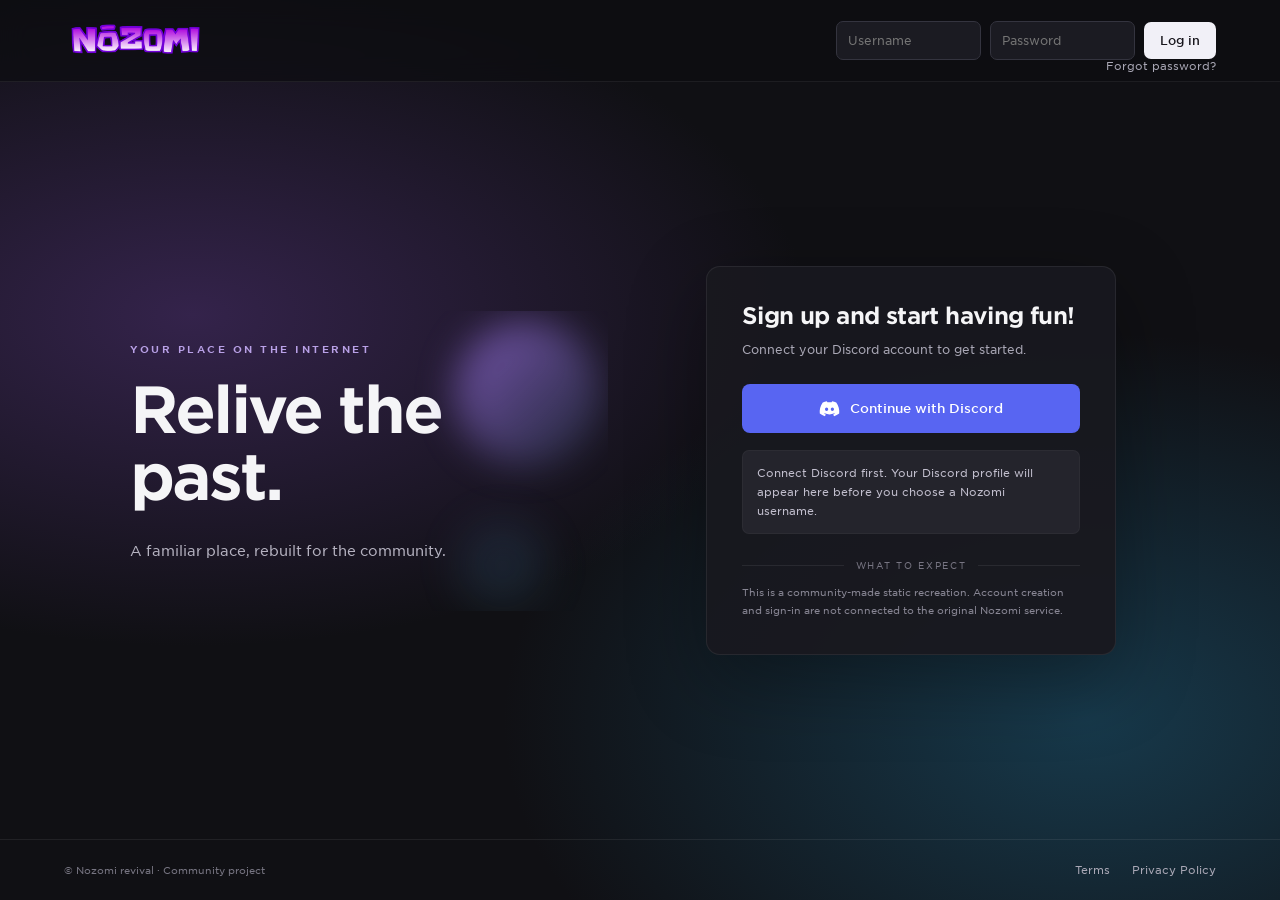
==== index.html @ d04e3e7e "Initial commit" ====
<!doctype html>
<html lang="en"><head><meta charset="utf-8"><meta name="viewport" content="width=device-width,initial-scale=1"><meta name="theme-color" content="#101014"><title>Sign Up — Nozomi</title><link rel="icon" href="nozomi-icon.png"><link rel="stylesheet" href="css/styles.css"></head>
<body><header class="topbar"><a class="brand" href="index.html"><img src="img/nozomi-wordmark.png" alt="Nozomi"></a><form class="login" id="login-form"><input aria-label="Username" placeholder="Username" autocomplete="username"><input aria-label="Password" placeholder="Password" type="password" autocomplete="current-password"><button type="submit">Log in</button><a href="#" data-notice="Password recovery is unavailable in this static recreation.">Forgot password?</a></form><button class="menu" id="menu" aria-label="Toggle login form">Log in</button></header>
<main class="layout"><section class="intro"><span class="eyebrow">YOUR PLACE ON THE INTERNET</span><h1>Relive the past.</h1><p>A familiar place, rebuilt for the community.</p><div class="orb orb-one"></div><div class="orb orb-two"></div></section><section class="signup"><div class="card"><div class="small-brand"><img src="img/nozomi-wordmark.png" alt="Nozomi"></div><h2>Sign up and start having fun!</h2><p class="muted">Connect your Discord account to get started.</p><a class="discord" href="#" id="discord"><svg viewBox="0 0 24 24" aria-hidden="true"><path fill="currentColor" d="M19.7 5.2A18.8 18.8 0 0 0 15 3.7l-.6 1.2a17 17 0 0 0-4.8 0L9 3.7a18.8 18.8 0 0 0-4.7 1.5C1.3 9.5.5 13.7.9 17.8a19 19 0 0 0 5.8 3l1.2-2a12 12 0 0 1-1.9-.9l.5-.4a13.5 13.5 0 0 0 11 0l.5.4a12 12 0 0 1-1.9.9l1.2 2a19 19 0 0 0 5.8-3c.5-4.8-.8-8.9-3.4-12.6ZM8.7 14.9c-1 0-1.8-.9-1.8-2s.8-2 1.8-2 1.8.9 1.8 2-.8 2-1.8 2Zm6.6 0c-1 0-1.8-.9-1.8-2s.8-2 1.8-2 1.8.9 1.8 2-.8 2-1.8 2Z"/></svg> Continue with Discord</a><div class="notice" id="notice" role="status">Connect Discord first. Your Discord profile will appear here before you choose a Nozomi username.</div><div class="divider"><span>WHAT TO EXPECT</span></div><p class="fine">This is a community-made static recreation. Account creation and sign-in are not connected to the original Nozomi service.</p></div></section></main><footer><span>© Nozomi revival · Community project</span><nav><a href="auth/tos/">Terms</a><a href="auth/privacy/">Privacy Policy</a></nav></footer><script src="js/app.js"></script></body></html>
---- css/styles.css ----
@font-face{font-family:Gotham;src:url('../fonts/gotham-ssm-400.woff2')}@font-face{font-family:Gotham;src:url('../fonts/gotham-ssm-500.woff2');font-weight:500}@font-face{font-family:Gotham;src:url('../fonts/gotham-ssm-700.woff2');font-weight:700}*{box-sizing:border-box}html{min-height:100%;background:#101014}body{margin:0;min-height:100vh;color:#f5f5f7;font-family:Gotham,Arial,sans-serif;background:radial-gradient(ellipse at 15% 35%,#34234b 0,transparent 40%),radial-gradient(ellipse at 85% 80%,#17394b 0,transparent 38%),#101014;display:flex;flex-direction:column}.topbar{height:82px;padding:0 clamp(22px,5vw,76px);display:flex;align-items:center;justify-content:space-between;border-bottom:1px solid #ffffff12;background:#0d0d11b8;backdrop-filter:blur(14px);position:relative;z-index:2}.brand img{width:142px;max-height:42px;object-fit:contain}.login{display:flex;align-items:center;gap:9px}.login input{width:145px;background:#1b1b22;border:1px solid #34343f;border-radius:7px;padding:11px;color:#fff;font:inherit;font-size:12px}.login button,.menu{border:0;border-radius:7px;background:#f1f0f7;color:#17151c;padding:11px 16px;font:500 12px Gotham;cursor:pointer}.login a,footer a{font-size:11px;color:#aaa8b6;text-decoration:none}.login a{position:absolute;right:calc(clamp(22px,5vw,76px) + 0px);top:59px}.menu{display:none}.layout{width:min(1080px,100%);margin:auto;display:grid;grid-template-columns:1fr 1fr;align-items:center;gap:64px;padding:64px 30px;flex:1}.intro{position:relative;min-height:300px;display:flex;flex-direction:column;justify-content:center;overflow:hidden}.eyebrow{color:#b9a1e7;font-size:10px;letter-spacing:2.5px;font-weight:700}.intro h1{font-size:clamp(42px,5vw,66px);line-height:1.05;letter-spacing:-2.8px;margin:22px 0 14px}.intro p{font-size:14px;color:#b5b2c0;line-height:1.8;max-width:320px}.orb{position:absolute;border-radius:50%;filter:blur(1px);pointer-events:none}.orb-one{width:145px;height:145px;right:8px;top:10px;background:linear-gradient(135deg,#9e72e8aa,#3e8eaa22);filter:blur(18px)}.orb-two{width:90px;height:90px;right:60px;bottom:0;background:#4f8ec522;filter:blur(20px)}.signup{display:flex;justify-content:center}.card{width:100%;max-width:410px;padding:35px;background:#19191ff2;border:1px solid #ffffff12;border-radius:14px;box-shadow:0 24px 80px #0005}.small-brand{display:none}.card h2{font-size:23px;letter-spacing:-.6px;margin:0 0 10px}.muted{font-size:12px;color:#aaa8b6;line-height:1.7;margin:0 0 24px}.discord{display:flex;align-items:center;justify-content:center;gap:10px;width:100%;padding:14px 18px;border-radius:8px;background:#5865f2;color:#fff;text-decoration:none;font-size:13px;font-weight:500;transition:filter .2s}.discord:hover{filter:brightness(1.1)}.discord svg{width:21px;height:21px}.notice{margin-top:17px;padding:13px 14px;border-radius:7px;background:#24242c;color:#c2bfce;font-size:11px;line-height:1.7;border:1px solid #ffffff09}.divider{display:flex;align-items:center;gap:12px;color:#777582;font-size:9px;letter-spacing:1.7px;margin:26px 0 12px}.divider:before,.divider:after{content:'';height:1px;background:#ffffff13;flex:1}.fine{font-size:10px;line-height:1.8;color:#888694;margin:0}footer{padding:23px clamp(22px,5vw,76px);display:flex;justify-content:space-between;align-items:center;border-top:1px solid #ffffff12;color:#777582;font-size:10px}footer nav{display:flex;gap:22px}a:focus-visible,button:focus-visible,input:focus-visible{outline:2px solid #a98ae9;outline-offset:3px}@media(max-width:850px){.topbar{height:70px}.login{display:none;position:absolute;top:69px;left:0;right:0;background:#141419;padding:18px 22px;flex-wrap:wrap;border-bottom:1px solid #ffffff12}.login.open{display:flex}.login input{flex:1;min-width:120px}.login a{position:static;align-self:center}.menu{display:block}.layout{grid-template-columns:1fr;gap:24px;padding:48px 22px}.intro{min-height:auto;text-align:center;align-items:center;padding:15px 0 20px}.intro h1{font-size:46px;margin:15px 0 8px}.intro p{margin:0}.orb-one{right:15%;top:-25px}.orb-two{right:20%;bottom:-20px}.card{max-width:480px;padding:29px}.small-brand{display:none}footer{gap:12px;flex-wrap:wrap}}@media(max-width:480px){.card{padding:25px 21px}.card h2{font-size:21px}.intro h1{font-size:40px}footer{justify-content:center;text-align:center}footer nav{width:100%;justify-content:center}}
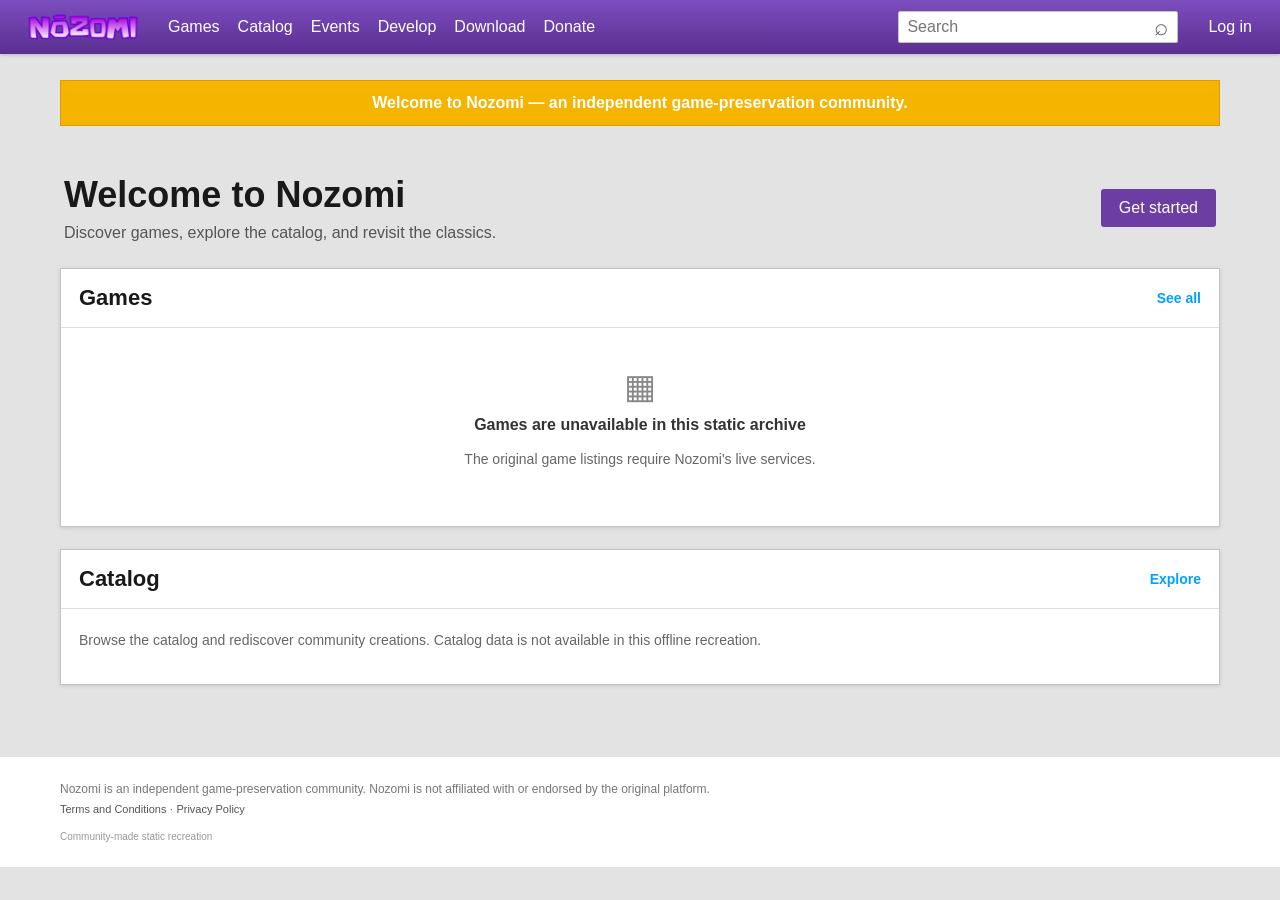
==== commit c4e5a2af: "Made less modern" ====
--- a/index.html
+++ b/index.html
@@ -1,4 +1,8 @@
 <!doctype html>
-<html lang="en"><head><meta charset="utf-8"><meta name="viewport" content="width=device-width,initial-scale=1"><meta name="theme-color" content="#101014"><title>Sign Up — Nozomi</title><link rel="icon" href="nozomi-icon.png"><link rel="stylesheet" href="css/styles.css"></head>
-<body><header class="topbar"><a class="brand" href="index.html"><img src="img/nozomi-wordmark.png" alt="Nozomi"></a><form class="login" id="login-form"><input aria-label="Username" placeholder="Username" autocomplete="username"><input aria-label="Password" placeholder="Password" type="password" autocomplete="current-password"><button type="submit">Log in</button><a href="#" data-notice="Password recovery is unavailable in this static recreation.">Forgot password?</a></form><button class="menu" id="menu" aria-label="Toggle login form">Log in</button></header>
-<main class="layout"><section class="intro"><span class="eyebrow">YOUR PLACE ON THE INTERNET</span><h1>Relive the past.</h1><p>A familiar place, rebuilt for the community.</p><div class="orb orb-one"></div><div class="orb orb-two"></div></section><section class="signup"><div class="card"><div class="small-brand"><img src="img/nozomi-wordmark.png" alt="Nozomi"></div><h2>Sign up and start having fun!</h2><p class="muted">Connect your Discord account to get started.</p><a class="discord" href="#" id="discord"><svg viewBox="0 0 24 24" aria-hidden="true"><path fill="currentColor" d="M19.7 5.2A18.8 18.8 0 0 0 15 3.7l-.6 1.2a17 17 0 0 0-4.8 0L9 3.7a18.8 18.8 0 0 0-4.7 1.5C1.3 9.5.5 13.7.9 17.8a19 19 0 0 0 5.8 3l1.2-2a12 12 0 0 1-1.9-.9l.5-.4a13.5 13.5 0 0 0 11 0l.5.4a12 12 0 0 1-1.9.9l1.2 2a19 19 0 0 0 5.8-3c.5-4.8-.8-8.9-3.4-12.6ZM8.7 14.9c-1 0-1.8-.9-1.8-2s.8-2 1.8-2 1.8.9 1.8 2-.8 2-1.8 2Zm6.6 0c-1 0-1.8-.9-1.8-2s.8-2 1.8-2 1.8.9 1.8 2-.8 2-1.8 2Z"/></svg> Continue with Discord</a><div class="notice" id="notice" role="status">Connect Discord first. Your Discord profile will appear here before you choose a Nozomi username.</div><div class="divider"><span>WHAT TO EXPECT</span></div><p class="fine">This is a community-made static recreation. Account creation and sign-in are not connected to the original Nozomi service.</p></div></section></main><footer><span>© Nozomi revival · Community project</span><nav><a href="auth/tos/">Terms</a><a href="auth/privacy/">Privacy Policy</a></nav></footer><script src="js/app.js"></script></body></html>+<html lang="en"><head><meta charset="utf-8"><meta name="viewport" content="width=device-width,initial-scale=1"><meta name="theme-color" content="#673b9e"><title>Home - Nozomi</title><link rel="icon" type="image/png" href="nozomi-icon_v=20260913.png"><link rel="stylesheet" href="css/styles.css"></head>
+<body class="home-page">
+<header class="navbar"><div class="nav-inner"><a class="brand" href="./" aria-label="Nozomi home"><img src="img/nozomi-wordmark_v=20260913.png" alt="Nozomi"></a><button class="mobile-menu" id="mobile-menu" aria-label="Toggle navigation">☰</button><nav class="nav-links" id="nav-links"><a href="#games">Games</a><a href="#catalog">Catalog</a><a href="#events">Events</a><a href="#develop">Develop</a><a href="#download">Download</a><a href="#donate">Donate</a></nav><form class="search" id="search-form"><input id="search-input" placeholder="Search" aria-label="Search"><button aria-label="Search" type="submit">⌕</button></form><a class="login-link" href="signup/">Log in</a></div></header>
+<main class="home-main"><div class="announcement">Welcome to Nozomi — an independent game-preservation community.</div><section class="welcome"><div><h1>Welcome to Nozomi</h1><p>Discover games, explore the catalog, and revisit the classics.</p></div><a class="primary-button" href="signup/">Get started</a></section>
+<section class="content-card" id="games"><div class="section-heading"><h2>Games</h2><a href="#games">See all</a></div><div class="empty-state"><div class="empty-icon">▦</div><strong>Games are unavailable in this static archive</strong><p>The original game listings require Nozomi's live services.</p></div></section>
+<section class="content-card" id="catalog"><div class="section-heading"><h2>Catalog</h2><a href="#catalog">Explore</a></div><p class="section-copy">Browse the catalog and rediscover community creations. Catalog data is not available in this offline recreation.</p></section>
+</main><footer class="site-footer"><div>Nozomi is an independent game-preservation community. Nozomi is not affiliated with or endorsed by the original platform.</div><div><a href="auth/tos/">Terms and Conditions</a><span> · </span><a href="auth/privacy/">Privacy Policy</a></div><small>Community-made static recreation</small></footer><div class="toast" id="toast" role="status"></div><script src="js/app.js"></script></body></html>
--- a/css/styles.css
+++ b/css/styles.css
@@ -1 +1 @@
-@font-face{font-family:Gotham;src:url('../fonts/gotham-ssm-400.woff2')}@font-face{font-family:Gotham;src:url('../fonts/gotham-ssm-500.woff2');font-weight:500}@font-face{font-family:Gotham;src:url('../fonts/gotham-ssm-700.woff2');font-weight:700}*{box-sizing:border-box}html{min-height:100%;background:#101014}body{margin:0;min-height:100vh;color:#f5f5f7;font-family:Gotham,Arial,sans-serif;background:radial-gradient(ellipse at 15% 35%,#34234b 0,transparent 40%),radial-gradient(ellipse at 85% 80%,#17394b 0,transparent 38%),#101014;display:flex;flex-direction:column}.topbar{height:82px;padding:0 clamp(22px,5vw,76px);display:flex;align-items:center;justify-content:space-between;border-bottom:1px solid #ffffff12;background:#0d0d11b8;backdrop-filter:blur(14px);position:relative;z-index:2}.brand img{width:142px;max-height:42px;object-fit:contain}.login{display:flex;align-items:center;gap:9px}.login input{width:145px;background:#1b1b22;border:1px solid #34343f;border-radius:7px;padding:11px;color:#fff;font:inherit;font-size:12px}.login button,.menu{border:0;border-radius:7px;background:#f1f0f7;color:#17151c;padding:11px 16px;font:500 12px Gotham;cursor:pointer}.login a,footer a{font-size:11px;color:#aaa8b6;text-decoration:none}.login a{position:absolute;right:calc(clamp(22px,5vw,76px) + 0px);top:59px}.menu{display:none}.layout{width:min(1080px,100%);margin:auto;display:grid;grid-template-columns:1fr 1fr;align-items:center;gap:64px;padding:64px 30px;flex:1}.intro{position:relative;min-height:300px;display:flex;flex-direction:column;justify-content:center;overflow:hidden}.eyebrow{color:#b9a1e7;font-size:10px;letter-spacing:2.5px;font-weight:700}.intro h1{font-size:clamp(42px,5vw,66px);line-height:1.05;letter-spacing:-2.8px;margin:22px 0 14px}.intro p{font-size:14px;color:#b5b2c0;line-height:1.8;max-width:320px}.orb{position:absolute;border-radius:50%;filter:blur(1px);pointer-events:none}.orb-one{width:145px;height:145px;right:8px;top:10px;background:linear-gradient(135deg,#9e72e8aa,#3e8eaa22);filter:blur(18px)}.orb-two{width:90px;height:90px;right:60px;bottom:0;background:#4f8ec522;filter:blur(20px)}.signup{display:flex;justify-content:center}.card{width:100%;max-width:410px;padding:35px;background:#19191ff2;border:1px solid #ffffff12;border-radius:14px;box-shadow:0 24px 80px #0005}.small-brand{display:none}.card h2{font-size:23px;letter-spacing:-.6px;margin:0 0 10px}.muted{font-size:12px;color:#aaa8b6;line-height:1.7;margin:0 0 24px}.discord{display:flex;align-items:center;justify-content:center;gap:10px;width:100%;padding:14px 18px;border-radius:8px;background:#5865f2;color:#fff;text-decoration:none;font-size:13px;font-weight:500;transition:filter .2s}.discord:hover{filter:brightness(1.1)}.discord svg{width:21px;height:21px}.notice{margin-top:17px;padding:13px 14px;border-radius:7px;background:#24242c;color:#c2bfce;font-size:11px;line-height:1.7;border:1px solid #ffffff09}.divider{display:flex;align-items:center;gap:12px;color:#777582;font-size:9px;letter-spacing:1.7px;margin:26px 0 12px}.divider:before,.divider:after{content:'';height:1px;background:#ffffff13;flex:1}.fine{font-size:10px;line-height:1.8;color:#888694;margin:0}footer{padding:23px clamp(22px,5vw,76px);display:flex;justify-content:space-between;align-items:center;border-top:1px solid #ffffff12;color:#777582;font-size:10px}footer nav{display:flex;gap:22px}a:focus-visible,button:focus-visible,input:focus-visible{outline:2px solid #a98ae9;outline-offset:3px}@media(max-width:850px){.topbar{height:70px}.login{display:none;position:absolute;top:69px;left:0;right:0;background:#141419;padding:18px 22px;flex-wrap:wrap;border-bottom:1px solid #ffffff12}.login.open{display:flex}.login input{flex:1;min-width:120px}.login a{position:static;align-self:center}.menu{display:block}.layout{grid-template-columns:1fr;gap:24px;padding:48px 22px}.intro{min-height:auto;text-align:center;align-items:center;padding:15px 0 20px}.intro h1{font-size:46px;margin:15px 0 8px}.intro p{margin:0}.orb-one{right:15%;top:-25px}.orb-two{right:20%;bottom:-20px}.card{max-width:480px;padding:29px}.small-brand{display:none}footer{gap:12px;flex-wrap:wrap}}@media(max-width:480px){.card{padding:25px 21px}.card h2{font-size:21px}.intro h1{font-size:40px}footer{justify-content:center;text-align:center}footer nav{width:100%;justify-content:center}}+@font-face{font-family:Gotham;src:url('../fonts/gotham-ssm-400.woff2') format('woff2');font-weight:400;font-display:swap}@font-face{font-family:Gotham;src:url('../fonts/gotham-ssm-500.woff2') format('woff2');font-weight:500;font-display:swap}@font-face{font-family:Gotham;src:url('../fonts/gotham-ssm-700.woff2') format('woff2');font-weight:700;font-display:swap}*{box-sizing:border-box}html{min-height:100%;background:#e5e5e5}body{margin:0;color:#191919;font-family:'Source Sans Pro',Arial,Helvetica,sans-serif;font-size:16px;background:#e3e3e3;min-height:100vh}.navbar{background:linear-gradient(180deg,#7c4dbe 0%,#5b2f91 100%);min-height:54px;color:white;position:sticky;top:0;z-index:10;box-shadow:0 1px 4px #0003}.nav-inner{max-width:1440px;min-height:54px;margin:auto;padding:4px 22px;display:flex;align-items:center;gap:24px}.brand{height:36px;display:inline-flex;align-items:center;flex:0 0 auto}.brand img{width:122px;height:36px;object-fit:contain;display:block}.nav-links{display:flex;align-items:center;gap:18px;white-space:nowrap}.nav-links a,.login-link{color:#fff;text-decoration:none;font-size:16px;line-height:26px}.nav-links a:hover,.login-link:hover{background:#ffffff1a;border-radius:4px}.search{margin-left:auto;position:relative;display:flex;width:min(280px,24vw);height:32px;background:#fff;border:1px solid #c3c3c3;border-radius:2px}.search input{min-width:0;width:100%;border:0;background:transparent;padding:4px 32px 4px 8px;font:inherit;outline:none}.search button{position:absolute;right:0;top:0;height:30px;width:32px;border:0;background:transparent;color:#666;font-size:24px;cursor:pointer}.login-link{flex:0 0 auto;padding:2px 6px}.mobile-menu{display:none;border:0;background:transparent;color:white;font-size:24px}.home-main{max-width:1200px;margin:0 auto;padding:26px 20px 50px;min-height:72vh}.announcement{padding:13px 18px;background:#f5b400;border:1px solid #d89e00;color:#fff;text-align:center;font-weight:600;margin-bottom:24px}.welcome{display:flex;align-items:center;justify-content:space-between;gap:20px;padding:24px 4px 26px}.welcome h1{font-size:36px;font-weight:600;margin:0 0 8px}.welcome p{color:#555;margin:0}.primary-button{background:#6c3da3;color:white;text-decoration:none;padding:10px 18px;border-radius:3px;white-space:nowrap}.primary-button:hover{background:#593184}.content-card{background:#fff;border:1px solid #c3c3c3;box-shadow:0 1px 4px #19191920;margin:0 0 22px}.section-heading{display:flex;align-items:center;justify-content:space-between;padding:16px 18px;border-bottom:1px solid #ddd}.section-heading h2{font-size:22px;margin:0;font-weight:600}.section-heading a{color:#00a2ff;text-decoration:none;font-weight:600;font-size:14px}.empty-state{text-align:center;padding:38px 20px 42px;color:#555}.empty-icon{font-size:34px;color:#888;margin-bottom:10px}.empty-state strong{display:block;color:#333;font-size:16px}.empty-state p,.section-copy{font-size:14px;line-height:1.6;color:#666}.section-copy{padding:6px 18px 18px}.site-footer{background:#fff;color:#777;font-size:12px;padding:22px max(20px,calc((100% - 1160px)/2));line-height:1.7}.site-footer a{color:#555}.site-footer small{display:block;margin-top:8px;color:#999}.toast{position:fixed;bottom:20px;left:50%;transform:translateX(-50%);background:#25232a;color:#fff;padding:12px 16px;border-radius:3px;box-shadow:0 3px 14px #0003;display:none;max-width:90%;z-index:20}.toast.show{display:block}/* Signup and policy pages */body:not(.home-page){background:#101014;color:#f5f5f7;font-family:Gotham,Arial,sans-serif;display:flex;flex-direction:column;min-height:100vh}.topbar{height:82px;padding:0 clamp(22px,5vw,76px);display:flex;align-items:center;justify-content:space-between;border-bottom:1px solid #ffffff12;background:#0d0d11;position:relative;z-index:2}.topbar .brand img{width:142px}.login{display:flex;align-items:center;gap:9px}.login input{width:145px;background:#1b1b22;border:1px solid #34343f;border-radius:4px;padding:10px;color:#fff;font:12px Gotham}.login button{border:0;border-radius:3px;background:#f1f0f7;color:#17151c;padding:11px 16px;font:500 12px Gotham;cursor:pointer}.login a,footer a{font-size:11px;color:#aaa8b6;text-decoration:none}.login a{position:absolute;right:clamp(22px,5vw,76px);top:59px}.menu{display:none}.layout{width:min(1080px,100%);margin:auto;display:grid;grid-template-columns:1fr 1fr;align-items:center;gap:64px;padding:64px 30px;flex:1}.intro{position:relative;min-height:300px;display:flex;flex-direction:column;justify-content:center;overflow:hidden}.eyebrow{color:#b9a1e7;font-size:10px;letter-spacing:2.5px;font-weight:700}.intro h1{font-size:clamp(42px,5vw,66px);line-height:1.05;letter-spacing:-2.8px;margin:22px 0 14px}.intro p{font-size:14px;color:#b5b2c0;line-height:1.8;max-width:320px}.orb{display:none}.signup{display:flex;justify-content:center}.card{width:100%;max-width:410px;padding:35px;background:#19191f;border:1px solid #ffffff12;border-radius:3px;box-shadow:0 8px 28px #0004}.small-brand{display:none}.card h2{font-size:23px;letter-spacing:-.6px;margin:0 0 10px}.muted{font-size:12px;color:#aaa8b6;line-height:1.7;margin:0 0 24px}.discord{display:flex;align-items:center;justify-content:center;gap:10px;width:100%;padding:14px 18px;border-radius:3px;background:#5865f2;color:#fff;text-decoration:none;font-size:13px;font-weight:500}.discord svg{width:21px;height:21px}.notice{margin-top:17px;padding:13px 14px;border-radius:3px;background:#24242c;color:#c2bfce;font-size:11px;line-height:1.7;border:1px solid #ffffff09}.divider{display:flex;align-items:center;gap:12px;color:#777582;font-size:9px;letter-spacing:1.7px;margin:26px 0 12px}.divider:before,.divider:after{content:'';height:1px;background:#ffffff13;flex:1}.fine{font-size:10px;line-height:1.8;color:#888694;margin:0}body:not(.home-page) footer{padding:23px clamp(22px,5vw,76px);display:flex;justify-content:space-between;align-items:center;border-top:1px solid #ffffff12;color:#777582;font-size:10px}body:not(.home-page) footer nav{display:flex;gap:22px}a:focus-visible,button:focus-visible,input:focus-visible{outline:2px solid #a98ae9;outline-offset:3px}@media(max-width:1000px){.nav-inner{gap:14px;padding:4px 12px}.nav-links{gap:10px}.nav-links a{font-size:14px}.search{width:170px}}@media(max-width:767px){.nav-inner{flex-wrap:wrap;gap:8px}.mobile-menu{display:block}.nav-links{display:none;order:4;width:100%;overflow-x:auto;padding:5px 0 8px;gap:15px}.nav-links.open{display:flex}.search{margin-left:auto;width:min(45vw,240px)}.login-link{display:none}.welcome{align-items:flex-start;flex-direction:column}.welcome h1{font-size:28px}.home-main{padding:18px 12px 30px}.announcement{font-size:13px}.layout{grid-template-columns:1fr;gap:24px;padding:48px 22px}.intro{min-height:auto;text-align:center;align-items:center;padding:15px 0 20px}.intro h1{font-size:46px;margin:15px 0 8px}.intro p{margin:0}.card{max-width:480px;padding:29px}.topbar{height:70px}.login{display:none;position:absolute;top:69px;left:0;right:0;background:#141419;padding:18px 22px;flex-wrap:wrap;border-bottom:1px solid #ffffff12}.login.open{display:flex}.login input{flex:1;min-width:120px}.login a{position:static;align-self:center}.menu{display:block;border:0;border-radius:3px;background:#f1f0f7;color:#17151c;padding:10px 14px;font:500 12px Gotham}body:not(.home-page) footer{gap:12px;flex-wrap:wrap}}@media(max-width:480px){.card{padding:25px 21px}.card h2{font-size:21px}.intro h1{font-size:40px}body:not(.home-page) footer{justify-content:center;text-align:center}body:not(.home-page) footer nav{width:100%;justify-content:center}}
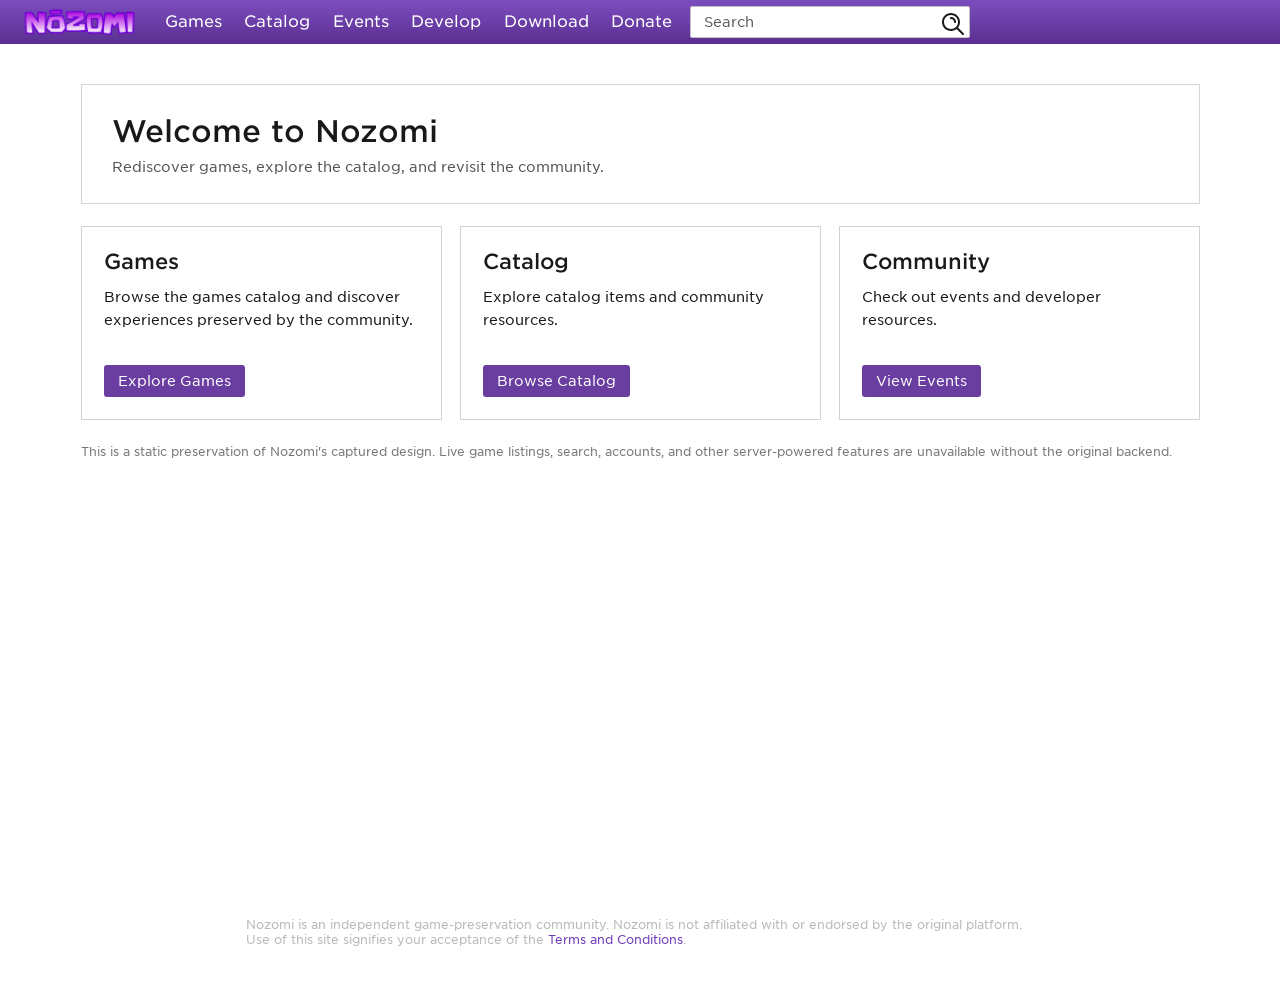
==== commit 7d9698d4: "Fixed" ====
--- a/index.html
+++ b/index.html
@@ -1,8 +1,478 @@
-<!doctype html>
-<html lang="en"><head><meta charset="utf-8"><meta name="viewport" content="width=device-width,initial-scale=1"><meta name="theme-color" content="#673b9e"><title>Home - Nozomi</title><link rel="icon" type="image/png" href="nozomi-icon_v=20260913.png"><link rel="stylesheet" href="css/styles.css"></head>
-<body class="home-page">
-<header class="navbar"><div class="nav-inner"><a class="brand" href="./" aria-label="Nozomi home"><img src="img/nozomi-wordmark_v=20260913.png" alt="Nozomi"></a><button class="mobile-menu" id="mobile-menu" aria-label="Toggle navigation">☰</button><nav class="nav-links" id="nav-links"><a href="#games">Games</a><a href="#catalog">Catalog</a><a href="#events">Events</a><a href="#develop">Develop</a><a href="#download">Download</a><a href="#donate">Donate</a></nav><form class="search" id="search-form"><input id="search-input" placeholder="Search" aria-label="Search"><button aria-label="Search" type="submit">⌕</button></form><a class="login-link" href="signup/">Log in</a></div></header>
-<main class="home-main"><div class="announcement">Welcome to Nozomi — an independent game-preservation community.</div><section class="welcome"><div><h1>Welcome to Nozomi</h1><p>Discover games, explore the catalog, and revisit the classics.</p></div><a class="primary-button" href="signup/">Get started</a></section>
-<section class="content-card" id="games"><div class="section-heading"><h2>Games</h2><a href="#games">See all</a></div><div class="empty-state"><div class="empty-icon">▦</div><strong>Games are unavailable in this static archive</strong><p>The original game listings require Nozomi's live services.</p></div></section>
-<section class="content-card" id="catalog"><div class="section-heading"><h2>Catalog</h2><a href="#catalog">Explore</a></div><p class="section-copy">Browse the catalog and rediscover community creations. Catalog data is not available in this offline recreation.</p></section>
-</main><footer class="site-footer"><div>Nozomi is an independent game-preservation community. Nozomi is not affiliated with or endorsed by the original platform.</div><div><a href="auth/tos/">Terms and Conditions</a><span> · </span><a href="auth/privacy/">Privacy Policy</a></div><small>Community-made static recreation</small></footer><div class="toast" id="toast" role="status"></div><script src="js/app.js"></script></body></html>+<!DOCTYPE html><html><head><meta charset="utf-8" data-next-head=""><meta name="viewport" content="width=device-width, initial-scale=1" data-next-head=""><link rel="preconnect" href="https://fonts.googleapis.com" data-next-head=""><link rel="preconnect" href="https://fonts.gstatic.com" crossorigin="" data-next-head=""><title data-next-head="">Home - Nozomi</title><link rel="icon" type="image/png" href="./nozomi-icon_v%3D20260913.png" data-next-head=""><link rel="preload" href="./_next/static/chunks/1r07hkf3xzy5l.css" as="style"><link rel="preload" href="./_next/static/chunks/0fxi_h-xzasxo.css" as="style"><link rel="preload" href="./_next/static/chunks/02st1rjdscwlr.css" as="style"><link rel="stylesheet" href="./_next/static/chunks/1r07hkf3xzy5l.css" data-n-g=""><link rel="stylesheet" href="./_next/static/chunks/0fxi_h-xzasxo.css" data-n-g=""><link rel="stylesheet" href="./_next/static/chunks/02st1rjdscwlr.css" data-n-g=""><noscript data-n-css=""></noscript><script src="./_next/static/chunks/0uw9cbq0ivaz0.js" defer=""></script><script src="./_next/static/chunks/2ypdhtrh2ao8e.js" defer=""></script><script src="./_next/static/chunks/0nmpb91v5nunp.js" defer=""></script><script src="./_next/static/chunks/2d40pblph5422.js" defer=""></script><script src="./_next/static/chunks/2_s-4hc8jel0f.js" defer=""></script><script src="./_next/static/chunks/43gn2o0z-at9n.js" defer=""></script><script src="./_next/static/chunks/3hgt3j4lsb2fb.js" defer=""></script><script src="./_next/static/chunks/2kb1sjogc8y4w.js" defer=""></script><script src="./_next/static/chunks/2n9lkletx3rdm.js" defer=""></script><script src="./_next/static/chunks/turbopack-1zkktgr-xfvcf.js" defer=""></script><script src="./_next/static/chunks/3jfqd2cpi-3_8.js" defer=""></script><script src="./_next/static/chunks/2z6yysb-47nsg.js" defer=""></script><script src="./_next/static/chunks/0o-_81dcino4l.js" defer=""></script><script src="./_next/static/chunks/turbopack-0trb50wgtgpw0.js" defer=""></script><script src="./_next/static/7BtcrKS9LFFbpsOdpw-mp/_buildManifest.js" defer=""></script><script src="./_next/static/7BtcrKS9LFFbpsOdpw-mp/_ssgManifest.js" defer=""></script><script src="./_next/static/7BtcrKS9LFFbpsOdpw-mp/_clientMiddlewareManifest.js" defer=""></script><style id="server-side-styles">.wordmark-0-2-10 {
+  height: 36px;
+  display: inline-flex;
+  align-items: center;
+}
+.wordmarkImage-0-2-11 {
+  width: 122px;
+  height: 36px;
+  display: block;
+  object-fit: contain;
+}
+.col-0-2-12 {
+  flex: 0 0 auto;
+  width: auto;
+  display: flex;
+  max-width: 140px;
+  align-items: center;
+  padding-right: 10px;
+}
+.openSideNavMobile-0-2-13 {
+  display: none;
+}
+@media(max-width: 1300px) {
+  .openSideNavMobile-0-2-13 {
+    float: left;
+    width: 30px;
+    cursor: pointer;
+    height: 30px;
+    display: block;
+    margin-right: 8px;
+  }
+}
+  .container-0-2-14 {
+    display: flex;
+    margin-top: 0;
+    align-items: center;
+    padding-left: 0;
+    margin-bottom: 0;
+    padding-bottom: 0;
+  }
+@media(max-width: 767px) {
+  .container-0-2-14 {
+    width: 100%;
+  }
+}
+  .linkEntry-0-2-15 {
+    color: white;
+    padding: 2px 6px;
+    font-size: 16px;
+    text-align: center;
+    transition: none;
+    font-family: "Source Sans Pro", Arial, Helvetica, sans-serif;
+    font-weight: 400;
+    line-height: 26px;
+    margin-bottom: 0;
+    padding-bottom: 0;
+    text-decoration: none;
+  }
+  .linkEntry-0-2-15:hover {
+    color: white;
+    cursor: pointer;
+    background: rgba(25,25,25,0.1);
+    transition: none;
+    border-radius: 4px;
+  }
+@media(max-width: 767px) {
+  .linkEntry-0-2-15 {
+    font-size: 12px;
+    padding-left: 1px;
+    padding-right: 1px;
+  }
+}
+  .navItem-0-2-16 {
+    display: inline-block;
+    flex-shrink: 0;
+    padding-right: 1.1rem;
+  }
+  .navItem-0-2-16:last-child {
+    padding-right: 0;
+  }
+@media(max-width: 1280px) {
+  .navItem-0-2-16 {
+    padding-right: 0.75rem;
+  }
+}
+@media(max-width: 1120px) {
+  .navItem-0-2-16 {
+    padding-right: 0.5rem;
+  }
+}
+@media(max-width: 991px) {
+  .navItem-0-2-16 {
+    padding-right: 0.25rem;
+  }
+}
+@media(max-width: 767px) {
+  .navItem-0-2-16 {
+    flex: 1 1 16%;
+    min-width: 0;
+    padding-right: 0;
+  }
+}
+  .col-0-2-17 {
+    flex: 0 0 auto;
+    margin-left: 0;
+    padding-left: 0;
+  }
+@media(max-width: 767px) {
+  .col-0-2-17 {
+    width: 100%;
+    max-width: 100%;
+    flex-basis: 100%;
+  }
+}
+  .linksRow-0-2-18 {
+    margin: 0;
+    display: flex;
+    flex-wrap: nowrap;
+    align-items: center;
+  }
+@media(max-width: 991px) {
+  .linksRow-0-2-18 {
+    gap: 2px;
+  }
+}
+@media(max-width: 767px) {
+  .linksRow-0-2-18 {
+    gap: 0;
+    width: 100%;
+    min-width: 100%;
+    justify-content: space-around;
+  }
+}
+  .icon-0-2-22 {
+    float: right;
+    margin-top: -24px;
+    padding-top: 0;
+  }
+  .col-0-2-19 {
+    width: 100%;
+    margin: 0;
+    position: relative;
+    max-width: 280px;
+    min-width: 0;
+  }
+  .wrapper-0-2-20 {
+    width: 100%;
+    border: 1px solid #c3c3c3;
+    padding: 3px 2px;
+    position: relative;
+    background: var(--nozomi-surface, white);
+    box-sizing: border-box;
+    border-radius: 2px;
+  }
+  .searchInput-0-2-21 {
+    width: 100%;
+    border: none;
+    height: 24px;
+    line-height: 24px;
+    padding-top: 0;
+    padding-right: 28px;
+    padding-bottom: 0;
+  }
+  .searchInput-0-2-21:focus {
+    border: none!important;
+    box-shadow: none!important;
+  }
+  .text-0-2-46 {
+    color: #B8B8B8;
+    font-size: 12px;
+    font-weight: 400;
+  }
+  .link-0-2-47 {
+    font-size: 21px;
+    text-align: center;
+    font-weight: 300;
+    text-decoration: none;
+  }
+  .link-0-2-47:hover {
+    color: var(--nozomi-text, #191919);
+  }
+  .footer-0-2-48 {
+    background: var(--nozomi-surface, #ffffff);
+  }
+  .footerContainer-0-2-49 {
+    padding-top: 5px;
+    padding-bottom: 20px;
+  }
+@media(max-width: 575px) {
+  .linkColumn-0-2-50 {
+    flex: 0 0 50%;
+    max-width: 50%;
+  }
+}
+  .main-0-2-26 {
+    min-height: 95vh;
+  }
+  .navbar-0-2-1 {
+    overflow: visible;
+    background: linear-gradient(180deg, #7c4dbe 0%, #5b2f91 100%);
+    min-height: auto;
+    font-family: "Source Sans Pro", Arial, Helvetica, sans-serif;
+    padding-top: 4px;
+    padding-bottom: 4px;
+  }
+  .navContainer-0-2-2 {
+    overflow: visible;
+    max-width: 100%!important;
+    padding-top: 0;
+    padding-bottom: 0;
+  }
+  .leftContainer-0-2-3 {
+    gap: 8px;
+    flex: 0 0 auto;
+    display: flex;
+    flex-wrap: nowrap;
+    align-items: center;
+  }
+  .navigation-0-2-4 {
+    flex: 0 0 auto;
+    min-width: 0;
+    margin-left: -4px;
+  }
+  .row-0-2-5 {
+    width: 100%;
+    display: flex;
+    overflow: visible;
+    flex-wrap: nowrap;
+    column-gap: 12px;
+    align-items: center;
+    margin-left: 0;
+    margin-right: 0;
+  }
+  .center-0-2-6 {
+    flex: 1 1 auto;
+    display: flex;
+    min-width: 0;
+    align-items: center;
+    justify-content: flex-start;
+  }
+  .right-0-2-7 {
+    flex: 0 0 auto;
+    display: flex;
+    align-items: center;
+    justify-content: flex-end;
+  }
+  .wrapper-0-2-8 {
+    overflow: visible;
+    max-width: 100vw;
+    margin-bottom: 36px;
+  }
+@media(max-width: 991px) {
+  .wrapper-0-2-8 {
+    margin-bottom: 78px;
+  }
+}
+@media(max-width: 767px) {
+  .wrapper-0-2-8 {
+    margin-bottom: 116px;
+  }
+}
+  .maintenanceBanner-0-2-9 {
+    top: 0;
+    left: 0;
+    color: #fff;
+    right: 0;
+    padding: 3px 12px;
+    z-index: 1100;
+    position: fixed;
+    font-size: 13px;
+    background: #b45309;
+    text-align: center;
+    font-weight: 700;
+    pointer-events: none;
+  }
+@media(max-width: 767px) {
+  .navContainer-0-2-2 {
+    padding-left: 8px!important;
+    padding-right: 8px!important;
+  }
+  .row-0-2-5 {
+    row-gap: 4px;
+    flex-wrap: wrap;
+    column-gap: 8px;
+  }
+  .leftContainer-0-2-3 {
+    order: 1;
+  }
+  .right-0-2-7 {
+    order: 2;
+    margin-left: auto;
+  }
+  .navigation-0-2-4 {
+    flex: 1 1 100%;
+    order: 3;
+    width: 100%;
+    overflow-x: auto;
+    overflow-y: hidden;
+    margin-left: 0;
+    scrollbar-width: none;
+  }
+  .navigation-0-2-4::-webkit-scrollbar {
+    display: none;
+  }
+  .center-0-2-6 {
+    flex: 1 1 100%;
+    order: 4;
+    width: 100%;
+    justify-content: stretch;
+  }
+  .center-0-2-6 > div {
+    max-width: none;
+  }
+}
+  .alertBg-0-2-23 {
+    display: flex;
+    background: #f5b400;
+    box-shadow: inset 0 1px rgba(255,255,255,.12);
+    min-height: 48px;
+    align-items: center;
+    border-bottom: 1px solid #d89e00;
+    justify-content: center;
+  }
+  .alertText-0-2-24 {
+    color: #fff;
+    width: 100%;
+    margin: 0;
+    padding: 14px 20px 10px;
+    font-size: 18px;
+    text-align: center;
+    font-weight: 600;
+    line-height: 1.35;
+  }
+@media(max-width: 767px) {
+  .alertText-0-2-24 {
+    padding: 10px 12px 8px;
+    font-size: 15px;
+  }
+}
+  .alertLink-0-2-25 {
+    color: #fff;
+    border-bottom: 1px solid rgba(255,255,255,.55);
+    text-decoration: none;
+  }
+  .alertLink-0-2-25:hover {
+    color: #fff;
+    text-decoration: none;
+    border-bottom-color: #fff;
+  }
+  .card-0-2-44 {
+    box-shadow: 0 1px 4px 0 rgb(25 25 25 / 30%);
+    border-radius: 0;
+  }
+  .card-d0-0-2-45 {
+    color: #393b3d;
+    background: white;
+  }
+  .container-0-2-27 {
+    max-width: 1200px!Important;
+    font-family: var(--nozomi-site-font);
+  }
+  .headshotWrapper-0-2-28 {
+    width: 110px;
+    border: 1px solid #c3c3c3;
+    height: 110px;
+    margin: 0 auto;
+    overflow: hidden;
+    box-shadow: 0 2px 10px rgba(0,0,0,0.15);
+    border-radius: 100%;
+  }
+  .headshotWrapper-0-2-28 img {
+    width: 100%;
+    height: 100%;
+    object-fit: cover;
+    border-radius: 100%;
+  }
+  .helloMessage-0-2-29 {
+    font-size: 36px;
+    margin-top: 30px;
+    font-family: var(--nozomi-site-font);
+    font-weight: 600;
+    margin-left: 10px;
+    margin-bottom: 0;
+  }
+  .subHeader-0-2-30 {
+    margin: 0;
+    font-size: 22px;
+    font-weight: 600;
+  }
+  .card-0-2-31 {
+    border: 1px solid #c3c3c3;
+    border-radius: 0;
+  }
+  .friendRow-0-2-32 {
+    flex-flow: row;
+    overflow-x: auto;
+    overflow-y: hidden;
+    margin-right: -7px;
+    padding-bottom: 5px;
+  }
+  .mainBody-0-2-33 {
+    padding: 20px;
+    border-radius: 6px;
+  }
+@media(max-width:575px) {
+  .mainBody-0-2-33 {
+    padding: 12px;
+  }
+}
+  .sectionHeader-0-2-34 {
+    display: flex;
+    margin-top: 20px;
+    align-items: center;
+    margin-bottom: 10px;
+    justify-content: space-between;
+  }
+  .seeAll-0-2-35 {
+    color: #00a2ff;
+    font-size: 14px;
+    font-weight: 600;
+  }
+  .feedNews-0-2-36 {
+    gap: 20px;
+    display: flex;
+    margin-top: 20px;
+  }
+  .feedNews-0-2-36 > div {
+    width: 50%;
+  }
+@media(max-width:767px) {
+  .feedNews-0-2-36 {
+    flex-direction: column;
+  }
+  .feedNews-0-2-36 > div {
+    width: 100%;
+  }
+}
+  .sectionContent-0-2-37 {
+    padding: 15px;
+    min-height: 120px;
+  }
+@media(max-width: 575px) {
+  .headshotWrapper-0-2-28 {
+    width: 72px;
+    height: 72px;
+  }
+  .helloMessage-0-2-29 {
+    font-size: 24px;
+    margin-top: 16px;
+    margin-left: 0;
+  }
+  .subHeader-0-2-30 {
+    font-size: 19px;
+  }
+  .sectionContent-0-2-37 {
+    padding: 10px;
+  }
+}
+  .headshotWrapper-d0-0-2-38 {
+    background: #ffffff;
+  }
+  .helloMessage-d1-0-2-39 {
+    color: #000000;
+  }
+  .subHeader-d2-0-2-40 {
+    color: #000000;
+  }
+  .card-d3-0-2-41 {
+    background: #ffffff;
+  }
+  .mainBody-d4-0-2-42 {
+    background: #e3e3e3;
+  }
+  .sectionContent-d5-0-2-43 {
+    color: #191919;
+    background: #fff;
+    border: 0;
+  }</style><link rel="stylesheet" href="./styles/halloween-polish-20261003.css"><script defer="" src="./halloween/page-motion_v%3D20261003.js"></script><style>.nozomi-home-content{min-height:70vh;padding-top:48px!important;color:#191919}.nozomi-welcome{background:#fff;border:1px solid #d5d5d5;padding:28px 30px;margin-bottom:22px}.nozomi-welcome h1{font-size:30px;font-weight:500;margin:0 0 10px}.nozomi-welcome p{margin:0;color:#555}.nozomi-columns{display:grid;grid-template-columns:repeat(3,minmax(0,1fr));gap:18px}.nozomi-panel{background:#fff;border:1px solid #d2d2d2;padding:22px;min-height:190px}.nozomi-panel h2{font-size:21px;font-weight:500;margin:0 0 12px}.nozomi-panel p{font-size:14px;line-height:1.6;min-height:65px}.nozomi-button{display:inline-block;background:#6a3da0;color:#fff!important;padding:8px 14px;border-radius:3px;text-decoration:none;font-size:14px}.nozomi-button:hover{background:#553080;text-decoration:none}.nozomi-note{font-size:12px;color:#777;margin-top:24px}@media(max-width:767px){.nozomi-columns{grid-template-columns:1fr}.nozomi-welcome{padding:20px}.nozomi-welcome h1{font-size:25px}}</style></head><body><link rel="preload" as="image" href="./img/nozomi-wordmark_v%3D20260913.png"><div id="__next"><div><div class="wrapper-0-2-8 navbar-wrapper-main"><nav class="navbar fixed-top navbar-expand-lg navbar-0-2-1"><div class="navContainer-0-2-2 container"><div class="row-0-2-5"><div class="leftContainer-0-2-3"><div class="col-0-2-12"><div class="openSideNavMobile-0-2-13 icon-menu"></div><a class="wordmark-0-2-10" href="./home" aria-label="Nozomi home"><img class="wordmarkImage-0-2-11" src="./img/nozomi-wordmark_v%3D20260913.png" alt="Nozomi"></a></div></div><div class="navigation-0-2-4"><div class="col-0-2-17"><div class="container-0-2-14"><div class="linksRow-0-2-18"><div class="navItem-0-2-16"><a class="linkEntry-0-2-15 nav-link active pt-0" href="./games">Games</a></div><div class="navItem-0-2-16"><a class="linkEntry-0-2-15 nav-link active pt-0" href="./catalog">Catalog</a></div><div class="navItem-0-2-16"><a class="linkEntry-0-2-15 nav-link active pt-0" href="./events">Events</a></div><div class="navItem-0-2-16"><a class="linkEntry-0-2-15 nav-link active pt-0" href="./develop">Develop</a></div><div class="navItem-0-2-16"><a class="linkEntry-0-2-15 nav-link active pt-0" href="./download">Download</a></div><div class="navItem-0-2-16"><a class="linkEntry-0-2-15 nav-link active pt-0" href="./donate">Donate</a></div></div></div></div></div><div class="center-0-2-6"><div class="col-0-2-19"><div style="width:100%"><div class="wrapper-0-2-20" data-nozomi-search="true"><input class="form-control searchInput-0-2-21" placeholder="Search" value=""><span class="icon-0-2-22 icon-nav-search"></span></div></div></div></div><div class="right-0-2-7"></div></div></div></nav></div><div class="main-0-2-26"><div id="theme-2016-enabled"></div><main class="container py-5 nozomi-home-content"><section class="nozomi-welcome"><h1>Welcome to Nozomi</h1><p>Rediscover games, explore the catalog, and revisit the community.</p></section><div class="nozomi-columns"><section class="nozomi-panel"><h2>Games</h2><p>Browse the games catalog and discover experiences preserved by the community.</p><a class="nozomi-button" href="./games">Explore Games</a></section><section class="nozomi-panel"><h2>Catalog</h2><p>Explore catalog items and community resources.</p><a class="nozomi-button" href="./catalog">Browse Catalog</a></section><section class="nozomi-panel"><h2>Community</h2><p>Check out events and developer resources.</p><a class="nozomi-button" href="./events">View Events</a></section></div><p class="nozomi-note">This is a static preservation of Nozomi's captured design. Live game listings, search, accounts, and other server-powered features are unavailable without the original backend.</p></main></div><footer class="footer-0-2-48"><div class="container mt-4 mb-0 footerContainer-0-2-49"><div class="row"><div class="col-12 col-lg-10 offset-lg-1"><p class="text-0-2-46">Nozomi is an independent game-preservation community. Nozomi is not affiliated with or endorsed by the original platform. Use of this site signifies your acceptance of the <a href="./terms-and-conditions">Terms and Conditions</a>.</p></div></div></div></footer></div></div><script id="__NEXT_DATA__" type="application/json">{"props":{"pageProps":{"title":"Home - Nozomi"},"__N_SSG":true},"page":"/home","query":{},"buildId":"7BtcrKS9LFFbpsOdpw-mp","isFallback":false,"gsp":true,"scriptLoader":[]}</script></body></html>
--- a/_next/static/chunks/1r07hkf3xzy5l.css
+++ b/_next/static/chunks/1r07hkf3xzy5l.css
@@ -0,0 +1,2 @@
+@font-face{font-family:HCo Gotham SSm;src:url(../../../fonts/gotham-ssm-300.woff2)format("woff2");font-style:normal;font-weight:300;font-display:swap}@font-face{font-family:HCo Gotham SSm;src:url(../../../fonts/gotham-ssm-400.woff2)format("woff2");font-style:normal;font-weight:400;font-display:swap}@font-face{font-family:HCo Gotham SSm;src:url(../../../fonts/gotham-ssm-500.woff2)format("woff2");font-style:normal;font-weight:500 600;font-display:swap}@font-face{font-family:HCo Gotham SSm;src:url(../../../fonts/gotham-ssm-700.woff2)format("woff2");font-style:normal;font-weight:700 900;font-display:swap}@font-face{font-family:Source Sans Pro;src:url(../../../fonts/gotham-ssm-300.woff2)format("woff2");font-style:normal;font-weight:200 300;font-display:swap}@font-face{font-family:Source Sans Pro;src:url(../../../fonts/gotham-ssm-400.woff2)format("woff2");font-style:normal;font-weight:400;font-display:swap}@font-face{font-family:Source Sans Pro;src:url(../../../fonts/gotham-ssm-500.woff2)format("woff2");font-style:normal;font-weight:500 600;font-display:swap}@font-face{font-family:Source Sans Pro;src:url(../../../fonts/gotham-ssm-700.woff2)format("woff2");font-style:normal;font-weight:700 900;font-display:swap}:root{--nozomi-site-font:"HCo Gotham SSm", "Gotham SSm", Montserrat, "Helvetica Neue", Helvetica, Arial, "Lucida Grande", sans-serif}html,body{font-family:var(--nozomi-site-font);min-height:100vh;margin:0;padding:0;font-size:14px}div#__next>div>div.container{min-height:100vh}html>body{font-family:var(--nozomi-site-font)}h1{font-size:32px;font-weight:700}h2{font-size:24px;font-weight:500}h3{font-size:20px;font-weight:500}h4{font-size:18px;font-weight:500}h5{font-size:16px;font-weight:500}h6,p,li,label,input,select,textarea,button{font-size:14px}small,.small{font-size:12px}button,input,select,textarea{font-family:inherit}a{color:inherit;text-decoration:none}*{box-sizing:border-box}input.form-control::placeholder{color:"#fff"}.divider-right{border-right:1px solid #c3c3c3}.divider-top,.divider-bottom{border-top:1px solid #c3c3c3}.divider-top-thick{border-top:2px solid #c3c3c3}.divider-light{border-color:#ebebeb}html a,p>a,a,.fake-link{color:#6f3bb8;cursor:pointer;text-decoration:none!important}a.nav-link:focus,a.nav-link:hover{color:#fff}.truncate{white-space:nowrap;text-overflow:ellipsis;overflow-x:hidden}a.normal{color:#000}a.normal:hover{color:#6f3bb8}html{width:100%;overflow-x:hidden}html,body,p,h1,h2,h3,h4,h5,h6,a,span,li,ul,ol,div{line-height:normal}html div.container{max-width:970px}@media (max-width:767px){html div.container{width:100%;max-width:100%;padding-left:12px;padding-right:12px}body{overflow-x:hidden}img,video,canvas,iframe{max-width:100%}h1{font-size:26px}h2{font-size:22px}h3{font-size:19px}.table-responsive{-webkit-overflow-scrolling:touch}}.cursor-pointer{cursor:pointer}.float-left{float:left}.float-right{float:right}.br-none{border-radius:0!important}
+.fw-100{font-weight:100}.fw-200{font-weight:200}.fw-300{font-weight:300}.fw-400{font-weight:400}.fw-500{font-weight:500}.fw-600{font-weight:600}.fw-700{font-weight:700}.fw-800{font-weight:800}.fw-900{font-weight:900}.lighten-1{color:#343434}.lighten-2{color:#383838}.lighten-3{color:#5e6161}.font-size-30{font-size:30px!important}.font-size-25{font-size:25px!important}.font-size-20{font-size:20px}.font-size-18{font-size:18px}.font-size-15{font-size:15px}.font-size-14{font-size:14px}.font-size-12{font-size:12px}
--- a/_next/static/chunks/0fxi_h-xzasxo.css
+++ b/_next/static/chunks/0fxi_h-xzasxo.css
@@ -0,0 +1 @@
+:root,[data-bs-theme=light]{--bs-blue:#0d6efd;--bs-indigo:#6610f2;--bs-purple:#6f42c1;--bs-pink:#d63384;--bs-red:#dc3545;--bs-orange:#fd7e14;--bs-yellow:#ffc107;--bs-green:#198754;--bs-teal:#20c997;--bs-cyan:#0dcaf0;--bs-black:#000;--bs-white:#fff;--bs-gray:#6c757d;--bs-gray-dark:#343a40;--bs-gray-100:#f8f9fa;--bs-gray-200:#e9ecef;--bs-gray-300:#dee2e6;--bs-gray-400:#ced4da;--bs-gray-500:#adb5bd;--bs-gray-600:#6c757d;--bs-gray-700:#495057;--bs-gray-800:#343a40;--bs-gray-900:#212529;--bs-primary:#0d6efd;--bs-secondary:#6c757d;--bs-success:#198754;--bs-info:#0dcaf0;--bs-warning:#ffc107;--bs-danger:#dc3545;--bs-light:#f8f9fa;--bs-dark:#212529;--bs-primary-rgb:13,110,253;--bs-secondary-rgb:108,117,125;--bs-success-rgb:25,135,84;--bs-info-rgb:13,202,240;--bs-warning-rgb:255,193,7;--bs-danger-rgb:220,53,69;--bs-light-rgb:248,249,250;--bs-dark-rgb:33,37,41;--bs-primary-text-emphasis:#052c65;--bs-secondary-text-emphasis:#2b2f32;--bs-success-text-emphasis:#0a3622;--bs-info-text-emphasis:#055160;--bs-warning-text-emphasis:#664d03;--bs-danger-text-emphasis:#58151c;--bs-light-text-emphasis:#495057;--bs-dark-text-emphasis:#495057;--bs-primary-bg-subtle:#cfe2ff;--bs-secondary-bg-subtle:#e2e3e5;--bs-success-bg-subtle:#d1e7dd;--bs-info-bg-subtle:#cff4fc;--bs-warning-bg-subtle:#fff3cd;--bs-danger-bg-subtle:#f8d7da;--bs-light-bg-subtle:#fcfcfd;--bs-dark-bg-subtle:#ced4da;--bs-primary-border-subtle:#9ec5fe;--bs-secondary-border-subtle:#c4c8cb;--bs-success-border-subtle:#a3cfbb;--bs-info-border-subtle:#9eeaf9;--bs-warning-border-subtle:#ffe69c;--bs-danger-border-subtle:#f1aeb5;--bs-light-border-subtle:#e9ecef;--bs-dark-border-subtle:#adb5bd;--bs-white-rgb:255,255,255;--bs-black-rgb:0,0,0;--bs-font-sans-serif:system-ui,-apple-system,"Segoe UI",Roboto,"Helvetica Neue","Noto Sans","Liberation Sans",Arial,sans-serif,"Apple Color Emoji","Segoe UI Emoji","Segoe UI Symbol","Noto Color Emoji";--bs-font-monospace:SFMono-Regular,Menlo,Monaco,Consolas,"Liberation Mono","Courier New",monospace;--bs-gradient:linear-gradient(180deg, #ffffff26, #fff0);--bs-body-font-family:var(--bs-font-sans-serif);--bs-body-font-size:1rem;--bs-body-font-weight:400;--bs-body-line-height:1.5;--bs-body-color:#212529;--bs-body-color-rgb:33,37,41;--bs-body-bg:#fff;--bs-body-bg-rgb:255,255,255;--bs-emphasis-color:#000;--bs-emphasis-color-rgb:0,0,0;--bs-secondary-color:#212529bf;--bs-secondary-color-rgb:33,37,41;--bs-secondary-bg:#e9ecef;--bs-secondary-bg-rgb:233,236,239;--bs-tertiary-color:#21252980;--bs-tertiary-color-rgb:33,37,41;--bs-tertiary-bg:#f8f9fa;--bs-tertiary-bg-rgb:248,249,250;--bs-heading-color:inherit;--bs-link-color:#0d6efd;--bs-link-color-rgb:13,110,253;--bs-link-decoration:underline;--bs-link-hover-color:#0a58ca;--bs-link-hover-color-rgb:10,88,202;--bs-code-color:#d63384;--bs-highlight-color:#212529;--bs-highlight-bg:#fff3cd;--bs-border-width:1px;--bs-border-style:solid;--bs-border-color:#dee2e6;--bs-border-color-translucent:#0000002d;--bs-border-radius:.375rem;--bs-border-radius-sm:.25rem;--bs-border-radius-lg:.5rem;--bs-border-radius-xl:1rem;--bs-border-radius-xxl:2rem;--bs-border-radius-2xl:var(--bs-border-radius-xxl);--bs-border-radius-pill:50rem;--bs-box-shadow:0 .5rem 1rem #00000026;--bs-box-shadow-sm:0 .125rem .25rem #00000013;--bs-box-shadow-lg:0 1rem 3rem #0000002d;--bs-box-shadow-inset:inset 0 1px 2px #00000013;--bs-focus-ring-width:.25rem;--bs-focus-ring-opacity:.25;--bs-focus-ring-color:#0d6efd40;--bs-form-valid-color:#198754;--bs-form-valid-border-color:#198754;--bs-form-invalid-color:#dc3545;--bs-form-invalid-border-color:#dc3545}[data-bs-theme=dark]{--lightningcss-light: ;--lightningcss-dark:initial;color-scheme:dark;--bs-body-color:#dee2e6;--bs-body-color-rgb:222,226,230;--bs-body-bg:#212529;--bs-body-bg-rgb:33,37,41;--bs-emphasis-color:#fff;--bs-emphasis-color-rgb:255,255,255;--bs-secondary-color:#dee2e6bf;--bs-secondary-color-rgb:222,226,230;--bs-secondary-bg:#343a40;--bs-secondary-bg-rgb:52,58,64;--bs-tertiary-color:#dee2e680;--bs-tertiary-color-rgb:222,226,230;--bs-tertiary-bg:#2b3035;--bs-tertiary-bg-rgb:43,48,53;--bs-primary-text-emphasis:#6ea8fe;--bs-secondary-text-emphasis:#a7acb1;--bs-success-text-emphasis:#75b798;--bs-info-text-emphasis:#6edff6;--bs-warning-text-emphasis:#ffda6a;--bs-danger-text-emphasis:#ea868f;--bs-light-text-emphasis:#f8f9fa;--bs-dark-text-emphasis:#dee2e6;--bs-primary-bg-subtle:#031633;--bs-secondary-bg-subtle:#161719;--bs-success-bg-subtle:#051b11;--bs-info-bg-subtle:#032830;--bs-warning-bg-subtle:#332701;--bs-danger-bg-subtle:#2c0b0e;--bs-light-bg-subtle:#343a40;--bs-dark-bg-subtle:#1a1d20;--bs-primary-border-subtle:#084298;--bs-secondary-border-subtle:#41464b;--bs-success-border-subtle:#0f5132;--bs-info-border-subtle:#087990;--bs-warning-border-subtle:#997404;--bs-danger-border-subtle:#842029;--bs-light-border-subtle:#495057;--bs-dark-border-subtle:#343a40;--bs-heading-color:inherit;--bs-link-color:#6ea8fe;--bs-link-hover-color:#8bb9fe;--bs-link-color-rgb:110,168,254;--bs-link-hover-color-rgb:139,185,254;--bs-code-color:#e685b5;--bs-highlight-color:#dee2e6;--bs-highlight-bg:#664d03;--bs-border-color:#495057;--bs-border-color-translucent:#ffffff26;--bs-form-valid-color:#75b798;--bs-form-valid-border-color:#75b798;--bs-form-invalid-color:#ea868f;--bs-form-invalid-border-color:#ea868f}*,:after,:before{box-sizing:border-box}@media (prefers-reduced-motion:no-preference){:root{scroll-behavior:smooth}}body{font-family:var(--bs-body-font-family);font-size:var(--bs-body-font-size);font-weight:var(--bs-body-font-weight);line-height:var(--bs-body-line-height);color:var(--bs-body-color);text-align:var(--bs-body-text-align);background-color:var(--bs-body-bg);-webkit-text-size-adjust:100%;-webkit-tap-highlight-color:transparent;margin:0}hr{color:inherit;border:0;border-top:var(--bs-border-width) solid;opacity:.25;margin:1rem 0}.h1,.h2,.h3,.h4,.h5,.h6,h1,h2,h3,h4,h5,h6{color:var(--bs-heading-color);margin-top:0;margin-bottom:.5rem;font-weight:500;line-height:1.2}.h1,h1{font-size:calc(1.375rem + 1.5vw)}@media (min-width:1200px){.h1,h1{font-size:2.5rem}}.h2,h2{font-size:calc(1.325rem + .9vw)}@media (min-width:1200px){.h2,h2{font-size:2rem}}.h3,h3{font-size:calc(1.3rem + .6vw)}@media (min-width:1200px){.h3,h3{font-size:1.75rem}}.h4,h4{font-size:calc(1.275rem + .3vw)}@media (min-width:1200px){.h4,h4{font-size:1.5rem}}.h5,h5{font-size:1.25rem}.h6,h6{font-size:1rem}p{margin-top:0;margin-bottom:1rem}abbr[title]{cursor:help;text-decoration-skip-ink:none;-webkit-text-decoration:underline dotted;text-decoration:underline dotted}address{font-style:normal;line-height:inherit;margin-bottom:1rem}ol,ul{padding-left:2rem}dl,ol,ul{margin-top:0;margin-bottom:1rem}ol ol,ol ul,ul ol,ul ul{margin-bottom:0}dt{font-weight:700}dd{margin-bottom:.5rem;margin-left:0}blockquote{margin:0 0 1rem}b,strong{font-weight:bolder}.small,small{font-size:.875em}.mark,mark{color:var(--bs-highlight-color);background-color:var(--bs-highlight-bg);padding:.1875em}sub,sup{vertical-align:baseline;font-size:.75em;line-height:0;position:relative}sub{bottom:-.25em}sup{top:-.5em}a{color:rgba(var(--bs-link-color-rgb),var(--bs-link-opacity,1));text-decoration:underline}a:hover{--bs-link-color-rgb:var(--bs-link-hover-color-rgb)}a:not([href]):not([class]),a:not([href]):not([class]):hover{color:inherit;text-decoration:none}code,kbd,pre,samp{font-family:var(--bs-font-monospace);font-size:1em}pre{margin-top:0;margin-bottom:1rem;font-size:.875em;display:block;overflow:auto}pre code{font-size:inherit;color:inherit;word-break:normal}code{color:var(--bs-code-color);word-wrap:break-word;font-size:.875em}a>code{color:inherit}kbd{color:var(--bs-body-bg);background-color:var(--bs-body-color);border-radius:.25rem;padding:.1875rem .375rem;font-size:.875em}kbd kbd{padding:0;font-size:1em}figure{margin:0 0 1rem}img,svg{vertical-align:middle}table{caption-side:bottom;border-collapse:collapse}caption{color:var(--bs-secondary-color);text-align:left;padding-top:.5rem;padding-bottom:.5rem}th{text-align:inherit;text-align:-webkit-match-parent}tbody,td,tfoot,th,thead,tr{border-color:inherit;border-style:solid;border-width:0}label{display:inline-block}button{border-radius:0}button:focus:not(:focus-visible){outline:0}button,input,optgroup,select,textarea{font-family:inherit;font-size:inherit;line-height:inherit;margin:0}button,select{text-transform:none}[role=button]{cursor:pointer}select{word-wrap:normal}select:disabled{opacity:1}[list]:not([type=date]):not([type=datetime-local]):not([type=month]):not([type=week]):not([type=time])::-webkit-calendar-picker-indicator{display:none!important}[type=button],[type=reset],[type=submit],button{-webkit-appearance:button}[type=button]:not(:disabled),[type=reset]:not(:disabled),[type=submit]:not(:disabled),button:not(:disabled){cursor:pointer}::-moz-focus-inner{border-style:none;padding:0}textarea{resize:vertical}fieldset{border:0;min-width:0;margin:0;padding:0}legend{float:left;width:100%;line-height:inherit;margin-bottom:.5rem;padding:0;font-size:calc(1.275rem + .3vw)}@media (min-width:1200px){legend{font-size:1.5rem}}legend+*{clear:left}::-webkit-datetime-edit-day-field{padding:0}::-webkit-datetime-edit-fields-wrapper{padding:0}::-webkit-datetime-edit-hour-field{padding:0}::-webkit-datetime-edit-minute{padding:0}::-webkit-datetime-edit-month-field{padding:0}::-webkit-datetime-edit-text{padding:0}::-webkit-datetime-edit-year-field{padding:0}::-webkit-inner-spin-button{height:auto}[type=search]{-webkit-appearance:textfield;outline-offset:-2px}[type=search]::-webkit-search-cancel-button{cursor:pointer;filter:grayscale()}::-webkit-search-decoration{-webkit-appearance:none}::-webkit-color-swatch-wrapper{padding:0}::file-selector-button{font:inherit;-webkit-appearance:button}output{display:inline-block}iframe{border:0}summary{cursor:pointer;display:list-item}progress{vertical-align:baseline}[hidden]{display:none!important}.lead{font-size:1.25rem;font-weight:300}.display-1{font-size:calc(1.625rem + 4.5vw);font-weight:300;line-height:1.2}@media (min-width:1200px){.display-1{font-size:5rem}}.display-2{font-size:calc(1.575rem + 3.9vw);font-weight:300;line-height:1.2}@media (min-width:1200px){.display-2{font-size:4.5rem}}.display-3{font-size:calc(1.525rem + 3.3vw);font-weight:300;line-height:1.2}@media (min-width:1200px){.display-3{font-size:4rem}}.display-4{font-size:calc(1.475rem + 2.7vw);font-weight:300;line-height:1.2}@media (min-width:1200px){.display-4{font-size:3.5rem}}.display-5{font-size:calc(1.425rem + 2.1vw);font-weight:300;line-height:1.2}@media (min-width:1200px){.display-5{font-size:3rem}}.display-6{font-size:calc(1.375rem + 1.5vw);font-weight:300;line-height:1.2}@media (min-width:1200px){.display-6{font-size:2.5rem}}.list-unstyled,.list-inline{padding-left:0;list-style:none}.list-inline-item{display:inline-block}.list-inline-item:not(:last-child){margin-right:.5rem}.initialism{text-transform:uppercase;font-size:.875em}.blockquote{margin-bottom:1rem;font-size:1.25rem}.blockquote>:last-child{margin-bottom:0}.blockquote-footer{color:#6c757d;margin-top:-1rem;margin-bottom:1rem;font-size:.875em}.blockquote-footer:before{content:"— "}.img-fluid{max-width:100%;height:auto}.img-thumbnail{background-color:var(--bs-body-bg);border:var(--bs-border-width) solid var(--bs-border-color);border-radius:var(--bs-border-radius);max-width:100%;height:auto;padding:.25rem}.figure{display:inline-block}.figure-img{margin-bottom:.5rem;line-height:1}.figure-caption{color:var(--bs-secondary-color);font-size:.875em}.container,.container-fluid,.container-lg,.container-md,.container-sm,.container-xl,.container-xxl{--bs-gutter-x:1.5rem;--bs-gutter-y:0;width:100%;padding-right:calc(var(--bs-gutter-x) * .5);padding-left:calc(var(--bs-gutter-x) * .5);margin-left:auto;margin-right:auto}@media (min-width:576px){.container,.container-sm{max-width:540px}}@media (min-width:768px){.container,.container-md,.container-sm{max-width:720px}}@media (min-width:992px){.container,.container-lg,.container-md,.container-sm{max-width:960px}}@media (min-width:1200px){.container,.container-lg,.container-md,.container-sm,.container-xl{max-width:1140px}}@media (min-width:1400px){.container,.container-lg,.container-md,.container-sm,.container-xl,.container-xxl{max-width:1320px}}:root{--bs-breakpoint-xs:0;--bs-breakpoint-sm:576px;--bs-breakpoint-md:768px;--bs-breakpoint-lg:992px;--bs-breakpoint-xl:1200px;--bs-breakpoint-xxl:1400px}.row{--bs-gutter-x:1.5rem;--bs-gutter-y:0;margin-top:calc(-1 * var(--bs-gutter-y));margin-right:calc(-.5 * var(--bs-gutter-x));margin-left:calc(-.5 * var(--bs-gutter-x));flex-wrap:wrap;display:flex}.row>*{width:100%;max-width:100%;padding-right:calc(var(--bs-gutter-x) * .5);padding-left:calc(var(--bs-gutter-x) * .5);margin-top:var(--bs-gutter-y);flex-shrink:0}.col{flex:1 0 0}.row-cols-auto>*{flex:none;width:auto}.row-cols-1>*{flex:none;width:100%}.row-cols-2>*{flex:none;width:50%}.row-cols-3>*{flex:none;width:33.3333%}.row-cols-4>*{flex:none;width:25%}.row-cols-5>*{flex:none;width:20%}.row-cols-6>*{flex:none;width:16.6667%}.col-auto{flex:none;width:auto}.col-1{flex:none;width:8.33333%}.col-2{flex:none;width:16.6667%}.col-3{flex:none;width:25%}.col-4{flex:none;width:33.3333%}.col-5{flex:none;width:41.6667%}.col-6{flex:none;width:50%}.col-7{flex:none;width:58.3333%}.col-8{flex:none;width:66.6667%}.col-9{flex:none;width:75%}.col-10{flex:none;width:83.3333%}.col-11{flex:none;width:91.6667%}.col-12{flex:none;width:100%}.offset-1{margin-left:8.33333%}.offset-2{margin-left:16.6667%}.offset-3{margin-left:25%}.offset-4{margin-left:33.3333%}.offset-5{margin-left:41.6667%}.offset-6{margin-left:50%}.offset-7{margin-left:58.3333%}.offset-8{margin-left:66.6667%}.offset-9{margin-left:75%}.offset-10{margin-left:83.3333%}.offset-11{margin-left:91.6667%}.g-0,.gx-0{--bs-gutter-x:0}.g-0,.gy-0{--bs-gutter-y:0}.g-1,.gx-1{--bs-gutter-x:.25rem}.g-1,.gy-1{--bs-gutter-y:.25rem}.g-2,.gx-2{--bs-gutter-x:.5rem}.g-2,.gy-2{--bs-gutter-y:.5rem}.g-3,.gx-3{--bs-gutter-x:1rem}.g-3,.gy-3{--bs-gutter-y:1rem}.g-4,.gx-4{--bs-gutter-x:1.5rem}.g-4,.gy-4{--bs-gutter-y:1.5rem}.g-5,.gx-5{--bs-gutter-x:3rem}.g-5,.gy-5{--bs-gutter-y:3rem}@media (min-width:576px){.col-sm{flex:1 0 0}.row-cols-sm-auto>*{flex:none;width:auto}.row-cols-sm-1>*{flex:none;width:100%}.row-cols-sm-2>*{flex:none;width:50%}.row-cols-sm-3>*{flex:none;width:33.3333%}.row-cols-sm-4>*{flex:none;width:25%}.row-cols-sm-5>*{flex:none;width:20%}.row-cols-sm-6>*{flex:none;width:16.6667%}.col-sm-auto{flex:none;width:auto}.col-sm-1{flex:none;width:8.33333%}.col-sm-2{flex:none;width:16.6667%}.col-sm-3{flex:none;width:25%}.col-sm-4{flex:none;width:33.3333%}.col-sm-5{flex:none;width:41.6667%}.col-sm-6{flex:none;width:50%}.col-sm-7{flex:none;width:58.3333%}.col-sm-8{flex:none;width:66.6667%}.col-sm-9{flex:none;width:75%}.col-sm-10{flex:none;width:83.3333%}.col-sm-11{flex:none;width:91.6667%}.col-sm-12{flex:none;width:100%}.offset-sm-0{margin-left:0}.offset-sm-1{margin-left:8.33333%}.offset-sm-2{margin-left:16.6667%}.offset-sm-3{margin-left:25%}.offset-sm-4{margin-left:33.3333%}.offset-sm-5{margin-left:41.6667%}.offset-sm-6{margin-left:50%}.offset-sm-7{margin-left:58.3333%}.offset-sm-8{margin-left:66.6667%}.offset-sm-9{margin-left:75%}.offset-sm-10{margin-left:83.3333%}.offset-sm-11{margin-left:91.6667%}.g-sm-0,.gx-sm-0{--bs-gutter-x:0}.g-sm-0,.gy-sm-0{--bs-gutter-y:0}.g-sm-1,.gx-sm-1{--bs-gutter-x:.25rem}.g-sm-1,.gy-sm-1{--bs-gutter-y:.25rem}.g-sm-2,.gx-sm-2{--bs-gutter-x:.5rem}.g-sm-2,.gy-sm-2{--bs-gutter-y:.5rem}.g-sm-3,.gx-sm-3{--bs-gutter-x:1rem}.g-sm-3,.gy-sm-3{--bs-gutter-y:1rem}.g-sm-4,.gx-sm-4{--bs-gutter-x:1.5rem}.g-sm-4,.gy-sm-4{--bs-gutter-y:1.5rem}.g-sm-5,.gx-sm-5{--bs-gutter-x:3rem}.g-sm-5,.gy-sm-5{--bs-gutter-y:3rem}}@media (min-width:768px){.col-md{flex:1 0 0}.row-cols-md-auto>*{flex:none;width:auto}.row-cols-md-1>*{flex:none;width:100%}.row-cols-md-2>*{flex:none;width:50%}.row-cols-md-3>*{flex:none;width:33.3333%}.row-cols-md-4>*{flex:none;width:25%}.row-cols-md-5>*{flex:none;width:20%}.row-cols-md-6>*{flex:none;width:16.6667%}.col-md-auto{flex:none;width:auto}.col-md-1{flex:none;width:8.33333%}.col-md-2{flex:none;width:16.6667%}.col-md-3{flex:none;width:25%}.col-md-4{flex:none;width:33.3333%}.col-md-5{flex:none;width:41.6667%}.col-md-6{flex:none;width:50%}.col-md-7{flex:none;width:58.3333%}.col-md-8{flex:none;width:66.6667%}.col-md-9{flex:none;width:75%}.col-md-10{flex:none;width:83.3333%}.col-md-11{flex:none;width:91.6667%}.col-md-12{flex:none;width:100%}.offset-md-0{margin-left:0}.offset-md-1{margin-left:8.33333%}.offset-md-2{margin-left:16.6667%}.offset-md-3{margin-left:25%}.offset-md-4{margin-left:33.3333%}.offset-md-5{margin-left:41.6667%}.offset-md-6{margin-left:50%}.offset-md-7{margin-left:58.3333%}.offset-md-8{margin-left:66.6667%}.offset-md-9{margin-left:75%}.offset-md-10{margin-left:83.3333%}.offset-md-11{margin-left:91.6667%}.g-md-0,.gx-md-0{--bs-gutter-x:0}.g-md-0,.gy-md-0{--bs-gutter-y:0}.g-md-1,.gx-md-1{--bs-gutter-x:.25rem}.g-md-1,.gy-md-1{--bs-gutter-y:.25rem}.g-md-2,.gx-md-2{--bs-gutter-x:.5rem}.g-md-2,.gy-md-2{--bs-gutter-y:.5rem}.g-md-3,.gx-md-3{--bs-gutter-x:1rem}.g-md-3,.gy-md-3{--bs-gutter-y:1rem}.g-md-4,.gx-md-4{--bs-gutter-x:1.5rem}.g-md-4,.gy-md-4{--bs-gutter-y:1.5rem}.g-md-5,.gx-md-5{--bs-gutter-x:3rem}.g-md-5,.gy-md-5{--bs-gutter-y:3rem}}@media (min-width:992px){.col-lg{flex:1 0 0}.row-cols-lg-auto>*{flex:none;width:auto}.row-cols-lg-1>*{flex:none;width:100%}.row-cols-lg-2>*{flex:none;width:50%}.row-cols-lg-3>*{flex:none;width:33.3333%}.row-cols-lg-4>*{flex:none;width:25%}.row-cols-lg-5>*{flex:none;width:20%}.row-cols-lg-6>*{flex:none;width:16.6667%}.col-lg-auto{flex:none;width:auto}.col-lg-1{flex:none;width:8.33333%}.col-lg-2{flex:none;width:16.6667%}.col-lg-3{flex:none;width:25%}.col-lg-4{flex:none;width:33.3333%}.col-lg-5{flex:none;width:41.6667%}.col-lg-6{flex:none;width:50%}.col-lg-7{flex:none;width:58.3333%}.col-lg-8{flex:none;width:66.6667%}.col-lg-9{flex:none;width:75%}.col-lg-10{flex:none;width:83.3333%}.col-lg-11{flex:none;width:91.6667%}.col-lg-12{flex:none;width:100%}.offset-lg-0{margin-left:0}.offset-lg-1{margin-left:8.33333%}.offset-lg-2{margin-left:16.6667%}.offset-lg-3{margin-left:25%}.offset-lg-4{margin-left:33.3333%}.offset-lg-5{margin-left:41.6667%}.offset-lg-6{margin-left:50%}.offset-lg-7{margin-left:58.3333%}.offset-lg-8{margin-left:66.6667%}.offset-lg-9{margin-left:75%}.offset-lg-10{margin-left:83.3333%}.offset-lg-11{margin-left:91.6667%}.g-lg-0,.gx-lg-0{--bs-gutter-x:0}.g-lg-0,.gy-lg-0{--bs-gutter-y:0}.g-lg-1,.gx-lg-1{--bs-gutter-x:.25rem}.g-lg-1,.gy-lg-1{--bs-gutter-y:.25rem}.g-lg-2,.gx-lg-2{--bs-gutter-x:.5rem}.g-lg-2,.gy-lg-2{--bs-gutter-y:.5rem}.g-lg-3,.gx-lg-3{--bs-gutter-x:1rem}.g-lg-3,.gy-lg-3{--bs-gutter-y:1rem}.g-lg-4,.gx-lg-4{--bs-gutter-x:1.5rem}.g-lg-4,.gy-lg-4{--bs-gutter-y:1.5rem}.g-lg-5,.gx-lg-5{--bs-gutter-x:3rem}.g-lg-5,.gy-lg-5{--bs-gutter-y:3rem}}@media (min-width:1200px){.col-xl{flex:1 0 0}.row-cols-xl-auto>*{flex:none;width:auto}.row-cols-xl-1>*{flex:none;width:100%}.row-cols-xl-2>*{flex:none;width:50%}.row-cols-xl-3>*{flex:none;width:33.3333%}.row-cols-xl-4>*{flex:none;width:25%}.row-cols-xl-5>*{flex:none;width:20%}.row-cols-xl-6>*{flex:none;width:16.6667%}.col-xl-auto{flex:none;width:auto}.col-xl-1{flex:none;width:8.33333%}.col-xl-2{flex:none;width:16.6667%}.col-xl-3{flex:none;width:25%}.col-xl-4{flex:none;width:33.3333%}.col-xl-5{flex:none;width:41.6667%}.col-xl-6{flex:none;width:50%}.col-xl-7{flex:none;width:58.3333%}.col-xl-8{flex:none;width:66.6667%}.col-xl-9{flex:none;width:75%}.col-xl-10{flex:none;width:83.3333%}.col-xl-11{flex:none;width:91.6667%}.col-xl-12{flex:none;width:100%}.offset-xl-0{margin-left:0}.offset-xl-1{margin-left:8.33333%}.offset-xl-2{margin-left:16.6667%}.offset-xl-3{margin-left:25%}.offset-xl-4{margin-left:33.3333%}.offset-xl-5{margin-left:41.6667%}.offset-xl-6{margin-left:50%}.offset-xl-7{margin-left:58.3333%}.offset-xl-8{margin-left:66.6667%}.offset-xl-9{margin-left:75%}.offset-xl-10{margin-left:83.3333%}.offset-xl-11{margin-left:91.6667%}.g-xl-0,.gx-xl-0{--bs-gutter-x:0}.g-xl-0,.gy-xl-0{--bs-gutter-y:0}.g-xl-1,.gx-xl-1{--bs-gutter-x:.25rem}.g-xl-1,.gy-xl-1{--bs-gutter-y:.25rem}.g-xl-2,.gx-xl-2{--bs-gutter-x:.5rem}.g-xl-2,.gy-xl-2{--bs-gutter-y:.5rem}.g-xl-3,.gx-xl-3{--bs-gutter-x:1rem}.g-xl-3,.gy-xl-3{--bs-gutter-y:1rem}.g-xl-4,.gx-xl-4{--bs-gutter-x:1.5rem}.g-xl-4,.gy-xl-4{--bs-gutter-y:1.5rem}.g-xl-5,.gx-xl-5{--bs-gutter-x:3rem}.g-xl-5,.gy-xl-5{--bs-gutter-y:3rem}}@media (min-width:1400px){.col-xxl{flex:1 0 0}.row-cols-xxl-auto>*{flex:none;width:auto}.row-cols-xxl-1>*{flex:none;width:100%}.row-cols-xxl-2>*{flex:none;width:50%}.row-cols-xxl-3>*{flex:none;width:33.3333%}.row-cols-xxl-4>*{flex:none;width:25%}.row-cols-xxl-5>*{flex:none;width:20%}.row-cols-xxl-6>*{flex:none;width:16.6667%}.col-xxl-auto{flex:none;width:auto}.col-xxl-1{flex:none;width:8.33333%}.col-xxl-2{flex:none;width:16.6667%}.col-xxl-3{flex:none;width:25%}.col-xxl-4{flex:none;width:33.3333%}.col-xxl-5{flex:none;width:41.6667%}.col-xxl-6{flex:none;width:50%}.col-xxl-7{flex:none;width:58.3333%}.col-xxl-8{flex:none;width:66.6667%}.col-xxl-9{flex:none;width:75%}.col-xxl-10{flex:none;width:83.3333%}.col-xxl-11{flex:none;width:91.6667%}.col-xxl-12{flex:none;width:100%}.offset-xxl-0{margin-left:0}.offset-xxl-1{margin-left:8.33333%}.offset-xxl-2{margin-left:16.6667%}.offset-xxl-3{margin-left:25%}.offset-xxl-4{margin-left:33.3333%}.offset-xxl-5{margin-left:41.6667%}.offset-xxl-6{margin-left:50%}.offset-xxl-7{margin-left:58.3333%}.offset-xxl-8{margin-left:66.6667%}.offset-xxl-9{margin-left:75%}.offset-xxl-10{margin-left:83.3333%}.offset-xxl-11{margin-left:91.6667%}.g-xxl-0,.gx-xxl-0{--bs-gutter-x:0}.g-xxl-0,.gy-xxl-0{--bs-gutter-y:0}.g-xxl-1,.gx-xxl-1{--bs-gutter-x:.25rem}.g-xxl-1,.gy-xxl-1{--bs-gutter-y:.25rem}.g-xxl-2,.gx-xxl-2{--bs-gutter-x:.5rem}.g-xxl-2,.gy-xxl-2{--bs-gutter-y:.5rem}.g-xxl-3,.gx-xxl-3{--bs-gutter-x:1rem}.g-xxl-3,.gy-xxl-3{--bs-gutter-y:1rem}.g-xxl-4,.gx-xxl-4{--bs-gutter-x:1.5rem}.g-xxl-4,.gy-xxl-4{--bs-gutter-y:1.5rem}.g-xxl-5,.gx-xxl-5{--bs-gutter-x:3rem}.g-xxl-5,.gy-xxl-5{--bs-gutter-y:3rem}}.table{--bs-table-color-type:initial;--bs-table-bg-type:initial;--bs-table-color-state:initial;--bs-table-bg-state:initial;--bs-table-color:var(--bs-emphasis-color);--bs-table-bg:var(--bs-body-bg);--bs-table-border-color:var(--bs-border-color);--bs-table-accent-bg:transparent;--bs-table-striped-color:var(--bs-emphasis-color);--bs-table-striped-bg:rgba(var(--bs-emphasis-color-rgb), .05);--bs-table-active-color:var(--bs-emphasis-color);--bs-table-active-bg:rgba(var(--bs-emphasis-color-rgb), .1);--bs-table-hover-color:var(--bs-emphasis-color);--bs-table-hover-bg:rgba(var(--bs-emphasis-color-rgb), .075);vertical-align:top;border-color:var(--bs-table-border-color);width:100%;margin-bottom:1rem}.table>:not(caption)>*>*{color:var(--bs-table-color-state,var(--bs-table-color-type,var(--bs-table-color)));background-color:var(--bs-table-bg);border-bottom-width:var(--bs-border-width);box-shadow:inset 0 0 0 9999px var(--bs-table-bg-state,var(--bs-table-bg-type,var(--bs-table-accent-bg)));padding:.5rem}.table>tbody{vertical-align:inherit}.table>thead{vertical-align:bottom}.table-group-divider{border-top:calc(var(--bs-border-width) * 2) solid currentcolor}.caption-top{caption-side:top}.table-sm>:not(caption)>*>*{padding:.25rem}.table-bordered>:not(caption)>*{border-width:var(--bs-border-width) 0}.table-bordered>:not(caption)>*>*{border-width:0 var(--bs-border-width)}.table-borderless>:not(caption)>*>*{border-bottom-width:0}.table-borderless>:not(:first-child){border-top-width:0}.table-striped>tbody>tr:nth-of-type(odd)>*,.table-striped-columns>:not(caption)>tr>:nth-child(2n){--bs-table-color-type:var(--bs-table-striped-color);--bs-table-bg-type:var(--bs-table-striped-bg)}.table-active{--bs-table-color-state:var(--bs-table-active-color);--bs-table-bg-state:var(--bs-table-active-bg)}.table-hover>tbody>tr:hover>*{--bs-table-color-state:var(--bs-table-hover-color);--bs-table-bg-state:var(--bs-table-hover-bg)}.table-primary{--bs-table-color:#000;--bs-table-bg:#cfe2ff;--bs-table-border-color:#a6b5cc;--bs-table-striped-bg:#c5d7f2;--bs-table-striped-color:#000;--bs-table-active-bg:#bacbe6;--bs-table-active-color:#000;--bs-table-hover-bg:#bfd1ec;--bs-table-hover-color:#000;color:var(--bs-table-color);border-color:var(--bs-table-border-color)}.table-secondary{--bs-table-color:#000;--bs-table-bg:#e2e3e5;--bs-table-border-color:#b5b6b7;--bs-table-striped-bg:#d7d8da;--bs-table-striped-color:#000;--bs-table-active-bg:#cbccce;--bs-table-active-color:#000;--bs-table-hover-bg:#d1d2d4;--bs-table-hover-color:#000;color:var(--bs-table-color);border-color:var(--bs-table-border-color)}.table-success{--bs-table-color:#000;--bs-table-bg:#d1e7dd;--bs-table-border-color:#a7b9b1;--bs-table-striped-bg:#c7dbd2;--bs-table-striped-color:#000;--bs-table-active-bg:#bcd0c7;--bs-table-active-color:#000;--bs-table-hover-bg:#c1d6cc;--bs-table-hover-color:#000;color:var(--bs-table-color);border-color:var(--bs-table-border-color)}.table-info{--bs-table-color:#000;--bs-table-bg:#cff4fc;--bs-table-border-color:#a6c3ca;--bs-table-striped-bg:#c5e8ef;--bs-table-striped-color:#000;--bs-table-active-bg:#badce3;--bs-table-active-color:#000;--bs-table-hover-bg:#bfe2e9;--bs-table-hover-color:#000;color:var(--bs-table-color);border-color:var(--bs-table-border-color)}.table-warning{--bs-table-color:#000;--bs-table-bg:#fff3cd;--bs-table-border-color:#ccc2a4;--bs-table-striped-bg:#f2e7c3;--bs-table-striped-color:#000;--bs-table-active-bg:#e6dbb9;--bs-table-active-color:#000;--bs-table-hover-bg:#ece1be;--bs-table-hover-color:#000;color:var(--bs-table-color);border-color:var(--bs-table-border-color)}.table-danger{--bs-table-color:#000;--bs-table-bg:#f8d7da;--bs-table-border-color:#c6acae;--bs-table-striped-bg:#eccccf;--bs-table-striped-color:#000;--bs-table-active-bg:#dfc2c4;--bs-table-active-color:#000;--bs-table-hover-bg:#e5c7ca;--bs-table-hover-color:#000;color:var(--bs-table-color);border-color:var(--bs-table-border-color)}.table-light{--bs-table-color:#000;--bs-table-bg:#f8f9fa;--bs-table-border-color:#c6c7c8;--bs-table-striped-bg:#ecedee;--bs-table-striped-color:#000;--bs-table-active-bg:#dfe0e1;--bs-table-active-color:#000;--bs-table-hover-bg:#e5e6e7;--bs-table-hover-color:#000;color:var(--bs-table-color);border-color:var(--bs-table-border-color)}.table-dark{--bs-table-color:#fff;--bs-table-bg:#212529;--bs-table-border-color:#4d5154;--bs-table-striped-bg:#2c3034;--bs-table-striped-color:#fff;--bs-table-active-bg:#373b3e;--bs-table-active-color:#fff;--bs-table-hover-bg:#323539;--bs-table-hover-color:#fff;color:var(--bs-table-color);border-color:var(--bs-table-border-color)}.table-responsive{-webkit-overflow-scrolling:touch;overflow-x:auto}@media (max-width:575.98px){.table-responsive-sm{-webkit-overflow-scrolling:touch;overflow-x:auto}}@media (max-width:767.98px){.table-responsive-md{-webkit-overflow-scrolling:touch;overflow-x:auto}}@media (max-width:991.98px){.table-responsive-lg{-webkit-overflow-scrolling:touch;overflow-x:auto}}@media (max-width:1199.98px){.table-responsive-xl{-webkit-overflow-scrolling:touch;overflow-x:auto}}@media (max-width:1399.98px){.table-responsive-xxl{-webkit-overflow-scrolling:touch;overflow-x:auto}}.form-label{margin-bottom:.5rem}.col-form-label{padding-top:calc(.375rem + var(--bs-border-width));padding-bottom:calc(.375rem + var(--bs-border-width));font-size:inherit;margin-bottom:0;line-height:1.5}.col-form-label-lg{padding-top:calc(.5rem + var(--bs-border-width));padding-bottom:calc(.5rem + var(--bs-border-width));font-size:1.25rem}.col-form-label-sm{padding-top:calc(.25rem + var(--bs-border-width));padding-bottom:calc(.25rem + var(--bs-border-width));font-size:.875rem}.form-text{color:var(--bs-secondary-color);margin-top:.25rem;font-size:.875em}.form-control{width:100%;color:var(--bs-body-color);appearance:none;background-color:var(--bs-body-bg);border:var(--bs-border-width) solid var(--bs-border-color);border-radius:var(--bs-border-radius);background-clip:padding-box;padding:.375rem .75rem;font-size:1rem;font-weight:400;line-height:1.5;transition:border-color .15s ease-in-out,box-shadow .15s ease-in-out;display:block}@media (prefers-reduced-motion:reduce){.form-control{transition:none}}.form-control[type=file]{overflow:hidden}.form-control[type=file]:not(:disabled):not([readonly]){cursor:pointer}.form-control:focus{color:var(--bs-body-color);background-color:var(--bs-body-bg);border-color:#86b7fe;outline:0;box-shadow:0 0 0 .25rem #0d6efd40}.form-control::-webkit-date-and-time-value{min-width:85px;height:1.5em;margin:0}.form-control::-webkit-datetime-edit{padding:0;display:block}.form-control::placeholder{color:var(--bs-secondary-color);opacity:1}.form-control:disabled{background-color:var(--bs-secondary-bg);opacity:1}.form-control::-webkit-file-upload-button{-webkit-margin-end:.75rem;margin:-.375rem -.75rem;color:var(--bs-body-color);background-color:var(--bs-tertiary-bg);pointer-events:none;border-color:inherit;border-style:solid;border-width:0;border-inline-end-width:var(--bs-border-width);border-radius:0;margin-inline-end:.75rem;padding:.375rem .75rem;transition:color .15s ease-in-out,background-color .15s ease-in-out,border-color .15s ease-in-out,box-shadow .15s ease-in-out}.form-control::file-selector-button{-webkit-margin-end:.75rem;color:var(--bs-body-color);background-color:var(--bs-tertiary-bg);pointer-events:none;border-color:inherit;border-style:solid;border-width:0;border-inline-end-width:var(--bs-border-width);border-radius:0;margin:-.375rem -.75rem;margin-inline-end:.75rem;padding:.375rem .75rem;transition:color .15s ease-in-out,background-color .15s ease-in-out,border-color .15s ease-in-out,box-shadow .15s ease-in-out}@media (prefers-reduced-motion:reduce){.form-control::file-selector-button{transition:none}}.form-control:hover:not(:disabled):not([readonly])::-webkit-file-upload-button{background-color:var(--bs-secondary-bg)}.form-control:hover:not(:disabled):not([readonly])::file-selector-button{background-color:var(--bs-secondary-bg)}.form-control-plaintext{width:100%;color:var(--bs-body-color);border:solid #0000;border-width:var(--bs-border-width) 0;background-color:#0000;margin-bottom:0;padding:.375rem 0;line-height:1.5;display:block}.form-control-plaintext:focus{outline:0}.form-control-plaintext.form-control-lg,.form-control-plaintext.form-control-sm{padding-left:0;padding-right:0}.form-control-sm{min-height:calc(1.5em + .5rem + calc(var(--bs-border-width) * 2));border-radius:var(--bs-border-radius-sm);padding:.25rem .5rem;font-size:.875rem}.form-control-sm::file-selector-button{-webkit-margin-end:.5rem;margin:-.25rem -.5rem;margin-inline-end:.5rem;padding:.25rem .5rem}.form-control-lg{min-height:calc(1.5em + 1rem + calc(var(--bs-border-width) * 2));border-radius:var(--bs-border-radius-lg);padding:.5rem 1rem;font-size:1.25rem}.form-control-lg::file-selector-button{-webkit-margin-end:1rem;margin:-.5rem -1rem;margin-inline-end:1rem;padding:.5rem 1rem}textarea.form-control{min-height:calc(1.5em + .75rem + calc(var(--bs-border-width) * 2))}textarea.form-control-sm{min-height:calc(1.5em + .5rem + calc(var(--bs-border-width) * 2))}textarea.form-control-lg{min-height:calc(1.5em + 1rem + calc(var(--bs-border-width) * 2))}.form-control-color{width:3rem;height:calc(1.5em + .75rem + calc(var(--bs-border-width) * 2));padding:.375rem}.form-control-color:not(:disabled):not([readonly]){cursor:pointer}.form-control-color::-moz-color-swatch{border-radius:var(--bs-border-radius);border:0!important}.form-control-color::-webkit-color-swatch{border-radius:var(--bs-border-radius);border:0!important}.form-control-color.form-control-sm{height:calc(1.5em + .5rem + calc(var(--bs-border-width) * 2))}.form-control-color.form-control-lg{height:calc(1.5em + 1rem + calc(var(--bs-border-width) * 2))}.form-select{--bs-form-select-bg-img:url("data:image/svg+xml,%3csvg xmlns='http://www.w3.org/2000/svg' viewBox='0 0 16 16'%3e%3cpath fill='none' stroke='%23343a40' stroke-linecap='round' stroke-linejoin='round' stroke-width='2' d='m2 5 6 6 6-6'/%3e%3c/svg%3e");width:100%;color:var(--bs-body-color);appearance:none;background-color:var(--bs-body-bg);background-image:var(--bs-form-select-bg-img),var(--bs-form-select-bg-icon,none);border:var(--bs-border-width) solid var(--bs-border-color);border-radius:var(--bs-border-radius);background-position:right .75rem center;background-repeat:no-repeat;background-size:16px 12px;padding:.375rem 2.25rem .375rem .75rem;font-size:1rem;font-weight:400;line-height:1.5;transition:border-color .15s ease-in-out,box-shadow .15s ease-in-out;display:block}@media (prefers-reduced-motion:reduce){.form-select{transition:none}}.form-select:focus{border-color:#86b7fe;outline:0;box-shadow:0 0 0 .25rem #0d6efd40}.form-select[multiple],.form-select[size]:not([size="1"]){background-image:none;padding-right:.75rem}.form-select:disabled{background-color:var(--bs-secondary-bg)}.form-select:-moz-focusring{color:#0000;text-shadow:0 0 0 var(--bs-body-color)}.form-select-sm{border-radius:var(--bs-border-radius-sm);padding-top:.25rem;padding-bottom:.25rem;padding-left:.5rem;font-size:.875rem}.form-select-lg{border-radius:var(--bs-border-radius-lg);padding-top:.5rem;padding-bottom:.5rem;padding-left:1rem;font-size:1.25rem}[data-bs-theme=dark] .form-select{--bs-form-select-bg-img:url("data:image/svg+xml,%3csvg xmlns='http://www.w3.org/2000/svg' viewBox='0 0 16 16'%3e%3cpath fill='none' stroke='%23dee2e6' stroke-linecap='round' stroke-linejoin='round' stroke-width='2' d='m2 5 6 6 6-6'/%3e%3c/svg%3e")}.form-check{min-height:1.5rem;margin-bottom:.125rem;padding-left:1.5em;display:block}.form-check .form-check-input{float:left;margin-left:-1.5em}.form-check-reverse{text-align:right;padding-left:0;padding-right:1.5em}.form-check-reverse .form-check-input{float:right;margin-left:0;margin-right:-1.5em}.form-check-input{--bs-form-check-bg:var(--bs-body-bg);vertical-align:top;appearance:none;background-color:var(--bs-form-check-bg);background-image:var(--bs-form-check-bg-image);border:var(--bs-border-width) solid var(--bs-border-color);-webkit-print-color-adjust:exact;print-color-adjust:exact;color-adjust:exact;background-position:50%;background-repeat:no-repeat;background-size:contain;flex-shrink:0;width:1em;height:1em;margin-top:.25em}.form-check-input[type=checkbox]{border-radius:.25em}.form-check-input[type=radio]{border-radius:50%}.form-check-input:active{filter:brightness(90%)}.form-check-input:focus{border-color:#86b7fe;outline:0;box-shadow:0 0 0 .25rem #0d6efd40}.form-check-input:checked{background-color:#0d6efd;border-color:#0d6efd}.form-check-input:checked[type=checkbox]{--bs-form-check-bg-image:url("data:image/svg+xml,%3csvg xmlns='http://www.w3.org/2000/svg' viewBox='0 0 20 20'%3e%3cpath fill='none' stroke='%23fff' stroke-linecap='round' stroke-linejoin='round' stroke-width='3' d='m6 10 3 3 6-6'/%3e%3c/svg%3e")}.form-check-input:checked[type=radio]{--bs-form-check-bg-image:url("data:image/svg+xml,%3csvg xmlns='http://www.w3.org/2000/svg' viewBox='-4 -4 8 8'%3e%3ccircle r='2' fill='%23fff'/%3e%3c/svg%3e")}.form-check-input[type=checkbox]:indeterminate{--bs-form-check-bg-image:url("data:image/svg+xml,%3csvg xmlns='http://www.w3.org/2000/svg' viewBox='0 0 20 20'%3e%3cpath fill='none' stroke='%23fff' stroke-linecap='round' stroke-linejoin='round' stroke-width='3' d='M6 10h8'/%3e%3c/svg%3e");background-color:#0d6efd;border-color:#0d6efd}.form-check-input:disabled{pointer-events:none;filter:none;opacity:.5}.form-check-input:disabled~.form-check-label,.form-check-input[disabled]~.form-check-label{cursor:default;opacity:.5}.form-switch{padding-left:2.5em}.form-switch .form-check-input{--bs-form-switch-bg:url("data:image/svg+xml,%3csvg xmlns='http://www.w3.org/2000/svg' viewBox='-4 -4 8 8'%3e%3ccircle r='3' fill='rgba%280, 0, 0, 0.25%29'/%3e%3c/svg%3e");background-image:var(--bs-form-switch-bg);background-position:0;border-radius:2em;width:2em;margin-left:-2.5em;transition:background-position .15s ease-in-out}@media (prefers-reduced-motion:reduce){.form-switch .form-check-input{transition:none}}.form-switch .form-check-input:focus{--bs-form-switch-bg:url("data:image/svg+xml,%3csvg xmlns='http://www.w3.org/2000/svg' viewBox='-4 -4 8 8'%3e%3ccircle r='3' fill='%2386b7fe'/%3e%3c/svg%3e")}.form-switch .form-check-input:checked{--bs-form-switch-bg:url("data:image/svg+xml,%3csvg xmlns='http://www.w3.org/2000/svg' viewBox='-4 -4 8 8'%3e%3ccircle r='3' fill='%23fff'/%3e%3c/svg%3e");background-position:100%}.form-switch.form-check-reverse{padding-left:0;padding-right:2.5em}.form-switch.form-check-reverse .form-check-input{margin-left:0;margin-right:-2.5em}.form-check-inline{margin-right:1rem;display:inline-block}.btn-check{clip:rect(0,0,0,0);pointer-events:none;position:absolute}.btn-check:disabled+.btn,.btn-check[disabled]+.btn{pointer-events:none;filter:none;opacity:.65}[data-bs-theme=dark] .form-switch .form-check-input:not(:checked):not(:focus){--bs-form-switch-bg:url("data:image/svg+xml,%3csvg xmlns='http://www.w3.org/2000/svg' viewBox='-4 -4 8 8'%3e%3ccircle r='3' fill='rgba%28255, 255, 255, 0.25%29'/%3e%3c/svg%3e")}.form-range{appearance:none;background-color:#0000;width:100%;height:1.5rem;padding:0}.form-range:focus{outline:0}.form-range:focus::-webkit-slider-thumb{box-shadow:0 0 0 1px #fff,0 0 0 .25rem #0d6efd40}.form-range:focus::-moz-range-thumb{box-shadow:0 0 0 1px #fff,0 0 0 .25rem #0d6efd40}.form-range::-moz-focus-outer{border:0}.form-range::-webkit-slider-thumb{appearance:none;background-color:#0d6efd;border:0;border-radius:1rem;width:1rem;height:1rem;margin-top:-.25rem;transition:background-color .15s ease-in-out,border-color .15s ease-in-out,box-shadow .15s ease-in-out}@media (prefers-reduced-motion:reduce){.form-range::-webkit-slider-thumb{transition:none}}.form-range::-webkit-slider-thumb:active{background-color:#b6d4fe}.form-range::-webkit-slider-runnable-track{color:#0000;cursor:pointer;background-color:var(--bs-secondary-bg);border-color:#0000;border-radius:1rem;width:100%;height:.5rem}.form-range::-moz-range-thumb{appearance:none;background-color:#0d6efd;border:0;border-radius:1rem;width:1rem;height:1rem;transition:background-color .15s ease-in-out,border-color .15s ease-in-out,box-shadow .15s ease-in-out}@media (prefers-reduced-motion:reduce){.form-range::-moz-range-thumb{transition:none}}.form-range::-moz-range-thumb:active{background-color:#b6d4fe}.form-range::-moz-range-track{color:#0000;cursor:pointer;background-color:var(--bs-secondary-bg);border-color:#0000;border-radius:1rem;width:100%;height:.5rem}.form-range:disabled{pointer-events:none}.form-range:disabled::-webkit-slider-thumb{background-color:var(--bs-secondary-color)}.form-range:disabled::-moz-range-thumb{background-color:var(--bs-secondary-color)}.form-floating{position:relative}.form-floating>.form-control,.form-floating>.form-control-plaintext,.form-floating>.form-select{height:calc(3.5rem + calc(var(--bs-border-width) * 2));min-height:calc(3.5rem + calc(var(--bs-border-width) * 2));line-height:1.25}.form-floating>label{z-index:2;max-width:100%;height:100%;color:rgba(var(--bs-body-color-rgb),.65);text-align:start;text-overflow:ellipsis;white-space:nowrap;pointer-events:none;border:var(--bs-border-width) solid transparent;transform-origin:0 0;padding:1rem .75rem;transition:opacity .1s ease-in-out,transform .1s ease-in-out;position:absolute;top:0;left:0;overflow:hidden}@media (prefers-reduced-motion:reduce){.form-floating>label{transition:none}}.form-floating>.form-control,.form-floating>.form-control-plaintext{padding:1rem .75rem}.form-floating>.form-control-plaintext::placeholder,.form-floating>.form-control::placeholder{color:#0000}.form-floating>.form-control-plaintext:focus,.form-floating>.form-control-plaintext:not(:placeholder-shown),.form-floating>.form-control:focus,.form-floating>.form-control:not(:placeholder-shown),:-webkit-any(.form-floating>.form-control-plaintext:-webkit-autofill,.form-floating>.form-control:-webkit-autofill){padding-top:1.625rem;padding-bottom:.625rem}.form-floating>.form-control-plaintext:focus,.form-floating>.form-control-plaintext:not(:placeholder-shown),.form-floating>.form-control:focus,.form-floating>.form-control:not(:placeholder-shown),:is(.form-floating>.form-control-plaintext:autofill,.form-floating>.form-control:autofill){padding-top:1.625rem;padding-bottom:.625rem}.form-floating>.form-select{padding-top:1.625rem;padding-bottom:.625rem;padding-left:.75rem}.form-floating>.form-control-plaintext~label,.form-floating>.form-control:focus~label,.form-floating>.form-control:not(:placeholder-shown)~label,.form-floating>.form-select~label{transform:scale(.85)translateY(-.5rem)translate(.15rem)}.form-floating>.form-control:-webkit-autofill~label{transform:scale(.85)translateY(-.5rem)translate(.15rem)}.form-floating>textarea:focus~label:after,.form-floating>textarea:not(:placeholder-shown)~label:after{z-index:-1;content:"";background-color:var(--bs-body-bg);border-radius:var(--bs-border-radius);height:1.5em;position:absolute;inset:1rem .375rem}.form-floating>textarea:disabled~label:after{background-color:var(--bs-secondary-bg)}.form-floating>.form-control-plaintext~label{border-width:var(--bs-border-width) 0}.form-floating>.form-control:disabled~label,.form-floating>:disabled~label{color:#6c757d}.input-group{flex-wrap:wrap;align-items:stretch;width:100%;display:flex;position:relative}.input-group>.form-control,.input-group>.form-floating,.input-group>.form-select{flex:auto;width:1%;min-width:0;position:relative}.input-group>.form-control:focus,.input-group>.form-floating:focus-within,.input-group>.form-select:focus{z-index:5}.input-group .btn{z-index:2;position:relative}.input-group .btn:focus{z-index:5}.input-group-text{color:var(--bs-body-color);text-align:center;white-space:nowrap;background-color:var(--bs-tertiary-bg);border:var(--bs-border-width) solid var(--bs-border-color);border-radius:var(--bs-border-radius);align-items:center;padding:.375rem .75rem;font-size:1rem;font-weight:400;line-height:1.5;display:flex}.input-group-lg>.btn,.input-group-lg>.form-control,.input-group-lg>.form-select,.input-group-lg>.input-group-text{border-radius:var(--bs-border-radius-lg);padding:.5rem 1rem;font-size:1.25rem}.input-group-sm>.btn,.input-group-sm>.form-control,.input-group-sm>.form-select,.input-group-sm>.input-group-text{border-radius:var(--bs-border-radius-sm);padding:.25rem .5rem;font-size:.875rem}.input-group-lg>.form-select,.input-group-sm>.form-select{padding-right:3rem}.input-group:not(.has-validation)>.dropdown-toggle:nth-last-child(n+3),.input-group:not(.has-validation)>.form-floating:not(:last-child)>.form-control,.input-group:not(.has-validation)>.form-floating:not(:last-child)>.form-select,.input-group:not(.has-validation)>:not(:last-child):not(.dropdown-toggle):not(.dropdown-menu):not(.form-floating),.input-group.has-validation>.dropdown-toggle:nth-last-child(n+4),.input-group.has-validation>.form-floating:nth-last-child(n+3)>.form-control,.input-group.has-validation>.form-floating:nth-last-child(n+3)>.form-select,.input-group.has-validation>:nth-last-child(n+3):not(.dropdown-toggle):not(.dropdown-menu):not(.form-floating){border-top-right-radius:0;border-bottom-right-radius:0}.input-group>:not(:first-child):not(.dropdown-menu):not(.valid-tooltip):not(.valid-feedback):not(.invalid-tooltip):not(.invalid-feedback){margin-left:calc(-1 * var(--bs-border-width));border-top-left-radius:0;border-bottom-left-radius:0}.input-group>.form-floating:not(:first-child)>.form-control,.input-group>.form-floating:not(:first-child)>.form-select{border-top-left-radius:0;border-bottom-left-radius:0}.valid-feedback{width:100%;color:var(--bs-form-valid-color);margin-top:.25rem;font-size:.875em;display:none}.valid-tooltip{z-index:5;color:#fff;background-color:var(--bs-success);border-radius:var(--bs-border-radius);max-width:100%;margin-top:.1rem;padding:.25rem .5rem;font-size:.875rem;display:none;position:absolute;top:100%}.is-valid~.valid-feedback,.is-valid~.valid-tooltip,.was-validated :valid~.valid-feedback,.was-validated :valid~.valid-tooltip{display:block}.form-control.is-valid,.was-validated .form-control:valid{border-color:var(--bs-form-valid-border-color);background-image:url("data:image/svg+xml,%3csvg xmlns='http://www.w3.org/2000/svg' viewBox='0 0 8 8'%3e%3cpath fill='%23198754' d='M2.3 6.73.6 4.53c-.4-1.04.46-1.4 1.1-.8l1.1 1.4 3.4-3.8c.6-.63 1.6-.27 1.2.7l-4 4.6c-.43.5-.8.4-1.1.1'/%3e%3c/svg%3e");background-position:right calc(.375em + .1875rem) center;background-repeat:no-repeat;background-size:calc(.75em + .375rem) calc(.75em + .375rem);padding-right:calc(1.5em + .75rem)}.form-control.is-valid:focus,.was-validated .form-control:valid:focus{border-color:var(--bs-form-valid-border-color);box-shadow:0 0 0 .25rem rgba(var(--bs-success-rgb),.25)}.was-validated textarea.form-control:valid,textarea.form-control.is-valid{background-position:right calc(.375em + .1875rem) top calc(.375em + .1875rem);padding-right:calc(1.5em + .75rem)}.form-select.is-valid,.was-validated .form-select:valid{border-color:var(--bs-form-valid-border-color)}.form-select.is-valid:not([multiple]):not([size]),.form-select.is-valid:not([multiple])[size="1"],.was-validated .form-select:valid:not([multiple]):not([size]),.was-validated .form-select:valid:not([multiple])[size="1"]{--bs-form-select-bg-icon:url("data:image/svg+xml,%3csvg xmlns='http://www.w3.org/2000/svg' viewBox='0 0 8 8'%3e%3cpath fill='%23198754' d='M2.3 6.73.6 4.53c-.4-1.04.46-1.4 1.1-.8l1.1 1.4 3.4-3.8c.6-.63 1.6-.27 1.2.7l-4 4.6c-.43.5-.8.4-1.1.1'/%3e%3c/svg%3e");background-position:right .75rem center,right 2.25rem center;background-size:16px 12px,calc(.75em + .375rem) calc(.75em + .375rem);padding-right:4.125rem}.form-select.is-valid:focus,.was-validated .form-select:valid:focus{border-color:var(--bs-form-valid-border-color);box-shadow:0 0 0 .25rem rgba(var(--bs-success-rgb),.25)}.form-control-color.is-valid,.was-validated .form-control-color:valid{width:calc(1.5em + 3.75rem)}.form-check-input.is-valid,.was-validated .form-check-input:valid{border-color:var(--bs-form-valid-border-color)}.form-check-input.is-valid:checked,.was-validated .form-check-input:valid:checked{background-color:var(--bs-form-valid-color)}.form-check-input.is-valid:focus,.was-validated .form-check-input:valid:focus{box-shadow:0 0 0 .25rem rgba(var(--bs-success-rgb),.25)}.form-check-input.is-valid~.form-check-label,.was-validated .form-check-input:valid~.form-check-label{color:var(--bs-form-valid-color)}.form-check-inline .form-check-input~.valid-feedback{margin-left:.5em}.input-group>.form-control:not(:focus).is-valid,.input-group>.form-floating:not(:focus-within).is-valid,.input-group>.form-select:not(:focus).is-valid,.was-validated .input-group>.form-control:not(:focus):valid,.was-validated .input-group>.form-floating:not(:focus-within):valid,.was-validated .input-group>.form-select:not(:focus):valid{z-index:3}.invalid-feedback{width:100%;color:var(--bs-form-invalid-color);margin-top:.25rem;font-size:.875em;display:none}.invalid-tooltip{z-index:5;color:#fff;background-color:var(--bs-danger);border-radius:var(--bs-border-radius);max-width:100%;margin-top:.1rem;padding:.25rem .5rem;font-size:.875rem;display:none;position:absolute;top:100%}.is-invalid~.invalid-feedback,.is-invalid~.invalid-tooltip,.was-validated :invalid~.invalid-feedback,.was-validated :invalid~.invalid-tooltip{display:block}.form-control.is-invalid,.was-validated .form-control:invalid{border-color:var(--bs-form-invalid-border-color);background-image:url("data:image/svg+xml,%3csvg xmlns='http://www.w3.org/2000/svg' viewBox='0 0 12 12' width='12' height='12' fill='none' stroke='%23dc3545'%3e%3ccircle cx='6' cy='6' r='4.5'/%3e%3cpath stroke-linejoin='round' d='M5.8 3.6h.4L6 6.5z'/%3e%3ccircle cx='6' cy='8.2' r='.6' fill='%23dc3545' stroke='none'/%3e%3c/svg%3e");background-position:right calc(.375em + .1875rem) center;background-repeat:no-repeat;background-size:calc(.75em + .375rem) calc(.75em + .375rem);padding-right:calc(1.5em + .75rem)}.form-control.is-invalid:focus,.was-validated .form-control:invalid:focus{border-color:var(--bs-form-invalid-border-color);box-shadow:0 0 0 .25rem rgba(var(--bs-danger-rgb),.25)}.was-validated textarea.form-control:invalid,textarea.form-control.is-invalid{background-position:right calc(.375em + .1875rem) top calc(.375em + .1875rem);padding-right:calc(1.5em + .75rem)}.form-select.is-invalid,.was-validated .form-select:invalid{border-color:var(--bs-form-invalid-border-color)}.form-select.is-invalid:not([multiple]):not([size]),.form-select.is-invalid:not([multiple])[size="1"],.was-validated .form-select:invalid:not([multiple]):not([size]),.was-validated .form-select:invalid:not([multiple])[size="1"]{--bs-form-select-bg-icon:url("data:image/svg+xml,%3csvg xmlns='http://www.w3.org/2000/svg' viewBox='0 0 12 12' width='12' height='12' fill='none' stroke='%23dc3545'%3e%3ccircle cx='6' cy='6' r='4.5'/%3e%3cpath stroke-linejoin='round' d='M5.8 3.6h.4L6 6.5z'/%3e%3ccircle cx='6' cy='8.2' r='.6' fill='%23dc3545' stroke='none'/%3e%3c/svg%3e");background-position:right .75rem center,right 2.25rem center;background-size:16px 12px,calc(.75em + .375rem) calc(.75em + .375rem);padding-right:4.125rem}.form-select.is-invalid:focus,.was-validated .form-select:invalid:focus{border-color:var(--bs-form-invalid-border-color);box-shadow:0 0 0 .25rem rgba(var(--bs-danger-rgb),.25)}.form-control-color.is-invalid,.was-validated .form-control-color:invalid{width:calc(1.5em + 3.75rem)}.form-check-input.is-invalid,.was-validated .form-check-input:invalid{border-color:var(--bs-form-invalid-border-color)}.form-check-input.is-invalid:checked,.was-validated .form-check-input:invalid:checked{background-color:var(--bs-form-invalid-color)}.form-check-input.is-invalid:focus,.was-validated .form-check-input:invalid:focus{box-shadow:0 0 0 .25rem rgba(var(--bs-danger-rgb),.25)}.form-check-input.is-invalid~.form-check-label,.was-validated .form-check-input:invalid~.form-check-label{color:var(--bs-form-invalid-color)}.form-check-inline .form-check-input~.invalid-feedback{margin-left:.5em}.input-group>.form-control:not(:focus).is-invalid,.input-group>.form-floating:not(:focus-within).is-invalid,.input-group>.form-select:not(:focus).is-invalid,.was-validated .input-group>.form-control:not(:focus):invalid,.was-validated .input-group>.form-floating:not(:focus-within):invalid,.was-validated .input-group>.form-select:not(:focus):invalid{z-index:4}.btn{--bs-btn-padding-x:.75rem;--bs-btn-padding-y:.375rem;--bs-btn-font-family: ;--bs-btn-font-size:1rem;--bs-btn-font-weight:400;--bs-btn-line-height:1.5;--bs-btn-color:var(--bs-body-color);--bs-btn-bg:transparent;--bs-btn-border-width:var(--bs-border-width);--bs-btn-border-color:transparent;--bs-btn-border-radius:var(--bs-border-radius);--bs-btn-hover-border-color:transparent;--bs-btn-box-shadow:inset 0 1px 0 #ffffff26,0 1px 1px #00000013;--bs-btn-disabled-opacity:.65;--bs-btn-focus-box-shadow:0 0 0 .25rem rgba(var(--bs-btn-focus-shadow-rgb), .5);padding:var(--bs-btn-padding-y) var(--bs-btn-padding-x);font-family:var(--bs-btn-font-family);font-size:var(--bs-btn-font-size);font-weight:var(--bs-btn-font-weight);line-height:var(--bs-btn-line-height);color:var(--bs-btn-color);text-align:center;vertical-align:middle;cursor:pointer;-webkit-user-select:none;user-select:none;border:var(--bs-btn-border-width) solid var(--bs-btn-border-color);border-radius:var(--bs-btn-border-radius);background-color:var(--bs-btn-bg);text-decoration:none;transition:color .15s ease-in-out,background-color .15s ease-in-out,border-color .15s ease-in-out,box-shadow .15s ease-in-out;display:inline-block}@media (prefers-reduced-motion:reduce){.btn{transition:none}}.btn:hover{color:var(--bs-btn-hover-color);background-color:var(--bs-btn-hover-bg);border-color:var(--bs-btn-hover-border-color)}.btn-check+.btn:hover{color:var(--bs-btn-color);background-color:var(--bs-btn-bg);border-color:var(--bs-btn-border-color)}.btn:focus-visible{color:var(--bs-btn-hover-color);background-color:var(--bs-btn-hover-bg);border-color:var(--bs-btn-hover-border-color);box-shadow:var(--bs-btn-focus-box-shadow);outline:0}.btn-check:focus-visible+.btn{border-color:var(--bs-btn-hover-border-color);box-shadow:var(--bs-btn-focus-box-shadow);outline:0}.btn-check:checked+.btn,.btn.active,.btn.show,.btn:first-child:active,:not(.btn-check)+.btn:active{color:var(--bs-btn-active-color);background-color:var(--bs-btn-active-bg);border-color:var(--bs-btn-active-border-color)}.btn-check:checked+.btn:focus-visible,.btn.active:focus-visible,.btn.show:focus-visible,.btn:first-child:active:focus-visible,:not(.btn-check)+.btn:active:focus-visible,.btn-check:checked:focus-visible+.btn{box-shadow:var(--bs-btn-focus-box-shadow)}.btn.disabled,.btn:disabled,fieldset:disabled .btn{color:var(--bs-btn-disabled-color);pointer-events:none;background-color:var(--bs-btn-disabled-bg);border-color:var(--bs-btn-disabled-border-color);opacity:var(--bs-btn-disabled-opacity)}.btn-primary{--bs-btn-color:#fff;--bs-btn-bg:#0d6efd;--bs-btn-border-color:#0d6efd;--bs-btn-hover-color:#fff;--bs-btn-hover-bg:#0b5ed7;--bs-btn-hover-border-color:#0a58ca;--bs-btn-focus-shadow-rgb:49,132,253;--bs-btn-active-color:#fff;--bs-btn-active-bg:#0a58ca;--bs-btn-active-border-color:#0a53be;--bs-btn-active-shadow:inset 0 3px 5px #00000020;--bs-btn-disabled-color:#fff;--bs-btn-disabled-bg:#0d6efd;--bs-btn-disabled-border-color:#0d6efd}.btn-secondary{--bs-btn-color:#fff;--bs-btn-bg:#6c757d;--bs-btn-border-color:#6c757d;--bs-btn-hover-color:#fff;--bs-btn-hover-bg:#5c636a;--bs-btn-hover-border-color:#565e64;--bs-btn-focus-shadow-rgb:130,138,145;--bs-btn-active-color:#fff;--bs-btn-active-bg:#565e64;--bs-btn-active-border-color:#51585e;--bs-btn-active-shadow:inset 0 3px 5px #00000020;--bs-btn-disabled-color:#fff;--bs-btn-disabled-bg:#6c757d;--bs-btn-disabled-border-color:#6c757d}.btn-success{--bs-btn-color:#fff;--bs-btn-bg:#198754;--bs-btn-border-color:#198754;--bs-btn-hover-color:#fff;--bs-btn-hover-bg:#157347;--bs-btn-hover-border-color:#146c43;--bs-btn-focus-shadow-rgb:60,153,110;--bs-btn-active-color:#fff;--bs-btn-active-bg:#146c43;--bs-btn-active-border-color:#13653f;--bs-btn-active-shadow:inset 0 3px 5px #00000020;--bs-btn-disabled-color:#fff;--bs-btn-disabled-bg:#198754;--bs-btn-disabled-border-color:#198754}.btn-info{--bs-btn-color:#000;--bs-btn-bg:#0dcaf0;--bs-btn-border-color:#0dcaf0;--bs-btn-hover-color:#000;--bs-btn-hover-bg:#31d2f2;--bs-btn-hover-border-color:#25cff2;--bs-btn-focus-shadow-rgb:11,172,204;--bs-btn-active-color:#000;--bs-btn-active-bg:#3dd5f3;--bs-btn-active-border-color:#25cff2;--bs-btn-active-shadow:inset 0 3px 5px #00000020;--bs-btn-disabled-color:#000;--bs-btn-disabled-bg:#0dcaf0;--bs-btn-disabled-border-color:#0dcaf0}.btn-warning{--bs-btn-color:#000;--bs-btn-bg:#ffc107;--bs-btn-border-color:#ffc107;--bs-btn-hover-color:#000;--bs-btn-hover-bg:#ffca2c;--bs-btn-hover-border-color:#ffc720;--bs-btn-focus-shadow-rgb:217,164,6;--bs-btn-active-color:#000;--bs-btn-active-bg:#ffcd39;--bs-btn-active-border-color:#ffc720;--bs-btn-active-shadow:inset 0 3px 5px #00000020;--bs-btn-disabled-color:#000;--bs-btn-disabled-bg:#ffc107;--bs-btn-disabled-border-color:#ffc107}.btn-danger{--bs-btn-color:#fff;--bs-btn-bg:#dc3545;--bs-btn-border-color:#dc3545;--bs-btn-hover-color:#fff;--bs-btn-hover-bg:#bb2d3b;--bs-btn-hover-border-color:#b02a37;--bs-btn-focus-shadow-rgb:225,83,97;--bs-btn-active-color:#fff;--bs-btn-active-bg:#b02a37;--bs-btn-active-border-color:#a52834;--bs-btn-active-shadow:inset 0 3px 5px #00000020;--bs-btn-disabled-color:#fff;--bs-btn-disabled-bg:#dc3545;--bs-btn-disabled-border-color:#dc3545}.btn-light{--bs-btn-color:#000;--bs-btn-bg:#f8f9fa;--bs-btn-border-color:#f8f9fa;--bs-btn-hover-color:#000;--bs-btn-hover-bg:#d3d4d5;--bs-btn-hover-border-color:#c6c7c8;--bs-btn-focus-shadow-rgb:211,212,213;--bs-btn-active-color:#000;--bs-btn-active-bg:#c6c7c8;--bs-btn-active-border-color:#babbbc;--bs-btn-active-shadow:inset 0 3px 5px #00000020;--bs-btn-disabled-color:#000;--bs-btn-disabled-bg:#f8f9fa;--bs-btn-disabled-border-color:#f8f9fa}.btn-dark{--bs-btn-color:#fff;--bs-btn-bg:#212529;--bs-btn-border-color:#212529;--bs-btn-hover-color:#fff;--bs-btn-hover-bg:#424649;--bs-btn-hover-border-color:#373b3e;--bs-btn-focus-shadow-rgb:66,70,73;--bs-btn-active-color:#fff;--bs-btn-active-bg:#4d5154;--bs-btn-active-border-color:#373b3e;--bs-btn-active-shadow:inset 0 3px 5px #00000020;--bs-btn-disabled-color:#fff;--bs-btn-disabled-bg:#212529;--bs-btn-disabled-border-color:#212529}.btn-outline-primary{--bs-btn-color:#0d6efd;--bs-btn-border-color:#0d6efd;--bs-btn-hover-color:#fff;--bs-btn-hover-bg:#0d6efd;--bs-btn-hover-border-color:#0d6efd;--bs-btn-focus-shadow-rgb:13,110,253;--bs-btn-active-color:#fff;--bs-btn-active-bg:#0d6efd;--bs-btn-active-border-color:#0d6efd;--bs-btn-active-shadow:inset 0 3px 5px #00000020;--bs-btn-disabled-color:#0d6efd;--bs-btn-disabled-bg:transparent;--bs-btn-disabled-border-color:#0d6efd;--bs-gradient:none}.btn-outline-secondary{--bs-btn-color:#6c757d;--bs-btn-border-color:#6c757d;--bs-btn-hover-color:#fff;--bs-btn-hover-bg:#6c757d;--bs-btn-hover-border-color:#6c757d;--bs-btn-focus-shadow-rgb:108,117,125;--bs-btn-active-color:#fff;--bs-btn-active-bg:#6c757d;--bs-btn-active-border-color:#6c757d;--bs-btn-active-shadow:inset 0 3px 5px #00000020;--bs-btn-disabled-color:#6c757d;--bs-btn-disabled-bg:transparent;--bs-btn-disabled-border-color:#6c757d;--bs-gradient:none}.btn-outline-success{--bs-btn-color:#198754;--bs-btn-border-color:#198754;--bs-btn-hover-color:#fff;--bs-btn-hover-bg:#198754;--bs-btn-hover-border-color:#198754;--bs-btn-focus-shadow-rgb:25,135,84;--bs-btn-active-color:#fff;--bs-btn-active-bg:#198754;--bs-btn-active-border-color:#198754;--bs-btn-active-shadow:inset 0 3px 5px #00000020;--bs-btn-disabled-color:#198754;--bs-btn-disabled-bg:transparent;--bs-btn-disabled-border-color:#198754;--bs-gradient:none}.btn-outline-info{--bs-btn-color:#0dcaf0;--bs-btn-border-color:#0dcaf0;--bs-btn-hover-color:#000;--bs-btn-hover-bg:#0dcaf0;--bs-btn-hover-border-color:#0dcaf0;--bs-btn-focus-shadow-rgb:13,202,240;--bs-btn-active-color:#000;--bs-btn-active-bg:#0dcaf0;--bs-btn-active-border-color:#0dcaf0;--bs-btn-active-shadow:inset 0 3px 5px #00000020;--bs-btn-disabled-color:#0dcaf0;--bs-btn-disabled-bg:transparent;--bs-btn-disabled-border-color:#0dcaf0;--bs-gradient:none}.btn-outline-warning{--bs-btn-color:#ffc107;--bs-btn-border-color:#ffc107;--bs-btn-hover-color:#000;--bs-btn-hover-bg:#ffc107;--bs-btn-hover-border-color:#ffc107;--bs-btn-focus-shadow-rgb:255,193,7;--bs-btn-active-color:#000;--bs-btn-active-bg:#ffc107;--bs-btn-active-border-color:#ffc107;--bs-btn-active-shadow:inset 0 3px 5px #00000020;--bs-btn-disabled-color:#ffc107;--bs-btn-disabled-bg:transparent;--bs-btn-disabled-border-color:#ffc107;--bs-gradient:none}.btn-outline-danger{--bs-btn-color:#dc3545;--bs-btn-border-color:#dc3545;--bs-btn-hover-color:#fff;--bs-btn-hover-bg:#dc3545;--bs-btn-hover-border-color:#dc3545;--bs-btn-focus-shadow-rgb:220,53,69;--bs-btn-active-color:#fff;--bs-btn-active-bg:#dc3545;--bs-btn-active-border-color:#dc3545;--bs-btn-active-shadow:inset 0 3px 5px #00000020;--bs-btn-disabled-color:#dc3545;--bs-btn-disabled-bg:transparent;--bs-btn-disabled-border-color:#dc3545;--bs-gradient:none}.btn-outline-light{--bs-btn-color:#f8f9fa;--bs-btn-border-color:#f8f9fa;--bs-btn-hover-color:#000;--bs-btn-hover-bg:#f8f9fa;--bs-btn-hover-border-color:#f8f9fa;--bs-btn-focus-shadow-rgb:248,249,250;--bs-btn-active-color:#000;--bs-btn-active-bg:#f8f9fa;--bs-btn-active-border-color:#f8f9fa;--bs-btn-active-shadow:inset 0 3px 5px #00000020;--bs-btn-disabled-color:#f8f9fa;--bs-btn-disabled-bg:transparent;--bs-btn-disabled-border-color:#f8f9fa;--bs-gradient:none}.btn-outline-dark{--bs-btn-color:#212529;--bs-btn-border-color:#212529;--bs-btn-hover-color:#fff;--bs-btn-hover-bg:#212529;--bs-btn-hover-border-color:#212529;--bs-btn-focus-shadow-rgb:33,37,41;--bs-btn-active-color:#fff;--bs-btn-active-bg:#212529;--bs-btn-active-border-color:#212529;--bs-btn-active-shadow:inset 0 3px 5px #00000020;--bs-btn-disabled-color:#212529;--bs-btn-disabled-bg:transparent;--bs-btn-disabled-border-color:#212529;--bs-gradient:none}.btn-link{--bs-btn-font-weight:400;--bs-btn-color:var(--bs-link-color);--bs-btn-bg:transparent;--bs-btn-border-color:transparent;--bs-btn-hover-color:var(--bs-link-hover-color);--bs-btn-hover-border-color:transparent;--bs-btn-active-color:var(--bs-link-hover-color);--bs-btn-active-border-color:transparent;--bs-btn-disabled-color:#6c757d;--bs-btn-disabled-border-color:transparent;--bs-btn-box-shadow:0 0 0 #000;--bs-btn-focus-shadow-rgb:49,132,253;text-decoration:underline}.btn-link:focus-visible{color:var(--bs-btn-color)}.btn-link:hover{color:var(--bs-btn-hover-color)}.btn-group-lg>.btn,.btn-lg{--bs-btn-padding-y:.5rem;--bs-btn-padding-x:1rem;--bs-btn-font-size:1.25rem;--bs-btn-border-radius:var(--bs-border-radius-lg)}.btn-group-sm>.btn,.btn-sm{--bs-btn-padding-y:.25rem;--bs-btn-padding-x:.5rem;--bs-btn-font-size:.875rem;--bs-btn-border-radius:var(--bs-border-radius-sm)}.fade{transition:opacity .15s linear}@media (prefers-reduced-motion:reduce){.fade{transition:none}}.fade:not(.show){opacity:0}.collapse:not(.show){display:none}.collapsing{height:0;transition:height .35s;overflow:hidden}@media (prefers-reduced-motion:reduce){.collapsing{transition:none}}.collapsing.collapse-horizontal{width:0;height:auto;transition:width .35s}@media (prefers-reduced-motion:reduce){.collapsing.collapse-horizontal{transition:none}}.dropdown,.dropdown-center,.dropend,.dropstart,.dropup,.dropup-center{position:relative}.dropdown-toggle{white-space:nowrap}.dropdown-toggle:after{vertical-align:.255em;content:"";border:.3em solid #0000;border-top-color:currentColor;border-bottom:0;margin-left:.255em;display:inline-block}.dropdown-toggle:empty:after{margin-left:0}.dropdown-menu{--bs-dropdown-zindex:1000;--bs-dropdown-min-width:10rem;--bs-dropdown-padding-x:0;--bs-dropdown-padding-y:.5rem;--bs-dropdown-spacer:.125rem;--bs-dropdown-font-size:1rem;--bs-dropdown-color:var(--bs-body-color);--bs-dropdown-bg:var(--bs-body-bg);--bs-dropdown-border-color:var(--bs-border-color-translucent);--bs-dropdown-border-radius:var(--bs-border-radius);--bs-dropdown-border-width:var(--bs-border-width);--bs-dropdown-inner-border-radius:calc(var(--bs-border-radius) - var(--bs-border-width));--bs-dropdown-divider-bg:var(--bs-border-color-translucent);--bs-dropdown-divider-margin-y:.5rem;--bs-dropdown-box-shadow:var(--bs-box-shadow);--bs-dropdown-link-color:var(--bs-body-color);--bs-dropdown-link-hover-color:var(--bs-body-color);--bs-dropdown-link-hover-bg:var(--bs-tertiary-bg);--bs-dropdown-link-active-color:#fff;--bs-dropdown-link-active-bg:#0d6efd;--bs-dropdown-link-disabled-color:var(--bs-tertiary-color);--bs-dropdown-item-padding-x:1rem;--bs-dropdown-item-padding-y:.25rem;--bs-dropdown-header-color:#6c757d;--bs-dropdown-header-padding-x:1rem;--bs-dropdown-header-padding-y:.5rem;z-index:var(--bs-dropdown-zindex);min-width:var(--bs-dropdown-min-width);padding:var(--bs-dropdown-padding-y) var(--bs-dropdown-padding-x);font-size:var(--bs-dropdown-font-size);color:var(--bs-dropdown-color);text-align:left;background-color:var(--bs-dropdown-bg);border:var(--bs-dropdown-border-width) solid var(--bs-dropdown-border-color);border-radius:var(--bs-dropdown-border-radius);background-clip:padding-box;margin:0;list-style:none;display:none;position:absolute}.dropdown-menu[data-bs-popper]{margin-top:var(--bs-dropdown-spacer);top:100%;left:0}.dropdown-menu-start{--bs-position:start}.dropdown-menu-start[data-bs-popper]{left:0;right:auto}.dropdown-menu-end{--bs-position:end}.dropdown-menu-end[data-bs-popper]{left:auto;right:0}@media (min-width:576px){.dropdown-menu-sm-start{--bs-position:start}.dropdown-menu-sm-start[data-bs-popper]{left:0;right:auto}.dropdown-menu-sm-end{--bs-position:end}.dropdown-menu-sm-end[data-bs-popper]{left:auto;right:0}}@media (min-width:768px){.dropdown-menu-md-start{--bs-position:start}.dropdown-menu-md-start[data-bs-popper]{left:0;right:auto}.dropdown-menu-md-end{--bs-position:end}.dropdown-menu-md-end[data-bs-popper]{left:auto;right:0}}@media (min-width:992px){.dropdown-menu-lg-start{--bs-position:start}.dropdown-menu-lg-start[data-bs-popper]{left:0;right:auto}.dropdown-menu-lg-end{--bs-position:end}.dropdown-menu-lg-end[data-bs-popper]{left:auto;right:0}}@media (min-width:1200px){.dropdown-menu-xl-start{--bs-position:start}.dropdown-menu-xl-start[data-bs-popper]{left:0;right:auto}.dropdown-menu-xl-end{--bs-position:end}.dropdown-menu-xl-end[data-bs-popper]{left:auto;right:0}}@media (min-width:1400px){.dropdown-menu-xxl-start{--bs-position:start}.dropdown-menu-xxl-start[data-bs-popper]{left:0;right:auto}.dropdown-menu-xxl-end{--bs-position:end}.dropdown-menu-xxl-end[data-bs-popper]{left:auto;right:0}}.dropup .dropdown-menu[data-bs-popper]{margin-top:0;margin-bottom:var(--bs-dropdown-spacer);top:auto;bottom:100%}.dropup .dropdown-toggle:after{vertical-align:.255em;content:"";border:.3em solid #0000;border-top:0;border-bottom-color:currentColor;margin-left:.255em;display:inline-block}.dropup .dropdown-toggle:empty:after{margin-left:0}.dropend .dropdown-menu[data-bs-popper]{margin-top:0;margin-left:var(--bs-dropdown-spacer);top:0;left:100%;right:auto}.dropend .dropdown-toggle:after{vertical-align:.255em;content:"";border:.3em solid #0000;border-left-color:currentColor;border-right:0;margin-left:.255em;display:inline-block}.dropend .dropdown-toggle:empty:after{margin-left:0}.dropend .dropdown-toggle:after{vertical-align:0}.dropstart .dropdown-menu[data-bs-popper]{margin-top:0;margin-right:var(--bs-dropdown-spacer);top:0;left:auto;right:100%}.dropstart .dropdown-toggle:after{vertical-align:.255em;content:"";margin-left:.255em;display:none}.dropstart .dropdown-toggle:before{vertical-align:.255em;content:"";border-top:.3em solid #0000;border-bottom:.3em solid #0000;border-right:.3em solid;margin-right:.255em;display:inline-block}.dropstart .dropdown-toggle:empty:after{margin-left:0}.dropstart .dropdown-toggle:before{vertical-align:0}.dropdown-divider{height:0;margin:var(--bs-dropdown-divider-margin-y) 0;border-top:1px solid var(--bs-dropdown-divider-bg);opacity:1;overflow:hidden}.dropdown-item{width:100%;padding:var(--bs-dropdown-item-padding-y) var(--bs-dropdown-item-padding-x);clear:both;color:var(--bs-dropdown-link-color);text-align:inherit;white-space:nowrap;border-radius:var(--bs-dropdown-item-border-radius,0);background-color:#0000;border:0;font-weight:400;text-decoration:none;display:block}.dropdown-item:focus,.dropdown-item:hover{color:var(--bs-dropdown-link-hover-color);background-color:var(--bs-dropdown-link-hover-bg)}.dropdown-item.active,.dropdown-item:active{color:var(--bs-dropdown-link-active-color);background-color:var(--bs-dropdown-link-active-bg);text-decoration:none}.dropdown-item.disabled,.dropdown-item:disabled{color:var(--bs-dropdown-link-disabled-color);pointer-events:none;background-color:#0000}.dropdown-menu.show{display:block}.dropdown-header{padding:var(--bs-dropdown-header-padding-y) var(--bs-dropdown-header-padding-x);color:var(--bs-dropdown-header-color);white-space:nowrap;margin-bottom:0;font-size:.875rem;display:block}.dropdown-item-text{padding:var(--bs-dropdown-item-padding-y) var(--bs-dropdown-item-padding-x);color:var(--bs-dropdown-link-color);display:block}.dropdown-menu-dark{--bs-dropdown-color:#dee2e6;--bs-dropdown-bg:#343a40;--bs-dropdown-border-color:var(--bs-border-color-translucent);--bs-dropdown-box-shadow: ;--bs-dropdown-link-color:#dee2e6;--bs-dropdown-link-hover-color:#fff;--bs-dropdown-divider-bg:var(--bs-border-color-translucent);--bs-dropdown-link-hover-bg:#ffffff26;--bs-dropdown-link-active-color:#fff;--bs-dropdown-link-active-bg:#0d6efd;--bs-dropdown-link-disabled-color:#adb5bd;--bs-dropdown-header-color:#adb5bd}.btn-group,.btn-group-vertical{vertical-align:middle;display:inline-flex;position:relative}.btn-group-vertical>.btn,.btn-group>.btn{flex:auto;position:relative}.btn-group-vertical>.btn-check:checked+.btn,.btn-group-vertical>.btn-check:focus+.btn,.btn-group-vertical>.btn.active,.btn-group-vertical>.btn:active,.btn-group-vertical>.btn:focus,.btn-group-vertical>.btn:hover,.btn-group>.btn-check:checked+.btn,.btn-group>.btn-check:focus+.btn,.btn-group>.btn.active,.btn-group>.btn:active,.btn-group>.btn:focus,.btn-group>.btn:hover{z-index:1}.btn-toolbar{flex-wrap:wrap;justify-content:flex-start;display:flex}.btn-toolbar .input-group{width:auto}.btn-group{border-radius:var(--bs-border-radius)}.btn-group>.btn-group:not(:first-child),.btn-group>:not(.btn-check:first-child)+.btn{margin-left:calc(-1 * var(--bs-border-width))}.btn-group>.btn-group:not(:last-child)>.btn,.btn-group>.btn.dropdown-toggle-split:first-child,.btn-group>.btn:not(:last-child):not(.dropdown-toggle){border-top-right-radius:0;border-bottom-right-radius:0}.btn-group>.btn-group:not(:first-child)>.btn,.btn-group>.btn:nth-child(n+3),.btn-group>:not(.btn-check)+.btn{border-top-left-radius:0;border-bottom-left-radius:0}.dropdown-toggle-split{padding-left:.5625rem;padding-right:.5625rem}.dropdown-toggle-split:after,.dropend .dropdown-toggle-split:after,.dropup .dropdown-toggle-split:after{margin-left:0}.dropstart .dropdown-toggle-split:before{margin-right:0}.btn-group-sm>.btn+.dropdown-toggle-split,.btn-sm+.dropdown-toggle-split{padding-left:.375rem;padding-right:.375rem}.btn-group-lg>.btn+.dropdown-toggle-split,.btn-lg+.dropdown-toggle-split{padding-left:.75rem;padding-right:.75rem}.btn-group-vertical{flex-direction:column;justify-content:center;align-items:flex-start}.btn-group-vertical>.btn,.btn-group-vertical>.btn-group{width:100%}.btn-group-vertical>.btn-group:not(:first-child),.btn-group-vertical>.btn:not(:first-child){margin-top:calc(-1 * var(--bs-border-width))}.btn-group-vertical>.btn-group:not(:last-child)>.btn,.btn-group-vertical>.btn:not(:last-child):not(.dropdown-toggle){border-bottom-right-radius:0;border-bottom-left-radius:0}.btn-group-vertical>.btn-group:not(:first-child)>.btn,.btn-group-vertical>.btn:nth-child(n+3),.btn-group-vertical>:not(.btn-check)+.btn{border-top-left-radius:0;border-top-right-radius:0}.nav{--bs-nav-link-padding-x:1rem;--bs-nav-link-padding-y:.5rem;--bs-nav-link-font-weight: ;--bs-nav-link-color:var(--bs-link-color);--bs-nav-link-hover-color:var(--bs-link-hover-color);--bs-nav-link-disabled-color:var(--bs-secondary-color);flex-wrap:wrap;margin-bottom:0;padding-left:0;list-style:none;display:flex}.nav-link{padding:var(--bs-nav-link-padding-y) var(--bs-nav-link-padding-x);font-size:var(--bs-nav-link-font-size);font-weight:var(--bs-nav-link-font-weight);color:var(--bs-nav-link-color);background:0 0;border:0;text-decoration:none;transition:color .15s ease-in-out,background-color .15s ease-in-out,border-color .15s ease-in-out;display:block}@media (prefers-reduced-motion:reduce){.nav-link{transition:none}}.nav-link:focus,.nav-link:hover{color:var(--bs-nav-link-hover-color)}.nav-link:focus-visible{outline:0;box-shadow:0 0 0 .25rem #0d6efd40}.nav-link.disabled,.nav-link:disabled{color:var(--bs-nav-link-disabled-color);pointer-events:none;cursor:default}.nav-tabs{--bs-nav-tabs-border-width:var(--bs-border-width);--bs-nav-tabs-border-color:var(--bs-border-color);--bs-nav-tabs-border-radius:var(--bs-border-radius);--bs-nav-tabs-link-hover-border-color:var(--bs-secondary-bg) var(--bs-secondary-bg) var(--bs-border-color);--bs-nav-tabs-link-active-color:var(--bs-emphasis-color);--bs-nav-tabs-link-active-bg:var(--bs-body-bg);--bs-nav-tabs-link-active-border-color:var(--bs-border-color) var(--bs-border-color) var(--bs-body-bg);border-bottom:var(--bs-nav-tabs-border-width) solid var(--bs-nav-tabs-border-color)}.nav-tabs .nav-link{margin-bottom:calc(-1 * var(--bs-nav-tabs-border-width));border:var(--bs-nav-tabs-border-width) solid transparent;border-top-left-radius:var(--bs-nav-tabs-border-radius);border-top-right-radius:var(--bs-nav-tabs-border-radius)}.nav-tabs .nav-link:focus,.nav-tabs .nav-link:hover{isolation:isolate;border-color:var(--bs-nav-tabs-link-hover-border-color)}.nav-tabs .nav-item.show .nav-link,.nav-tabs .nav-link.active{color:var(--bs-nav-tabs-link-active-color);background-color:var(--bs-nav-tabs-link-active-bg);border-color:var(--bs-nav-tabs-link-active-border-color)}.nav-tabs .dropdown-menu{margin-top:calc(-1 * var(--bs-nav-tabs-border-width));border-top-left-radius:0;border-top-right-radius:0}.nav-pills{--bs-nav-pills-border-radius:var(--bs-border-radius);--bs-nav-pills-link-active-color:#fff;--bs-nav-pills-link-active-bg:#0d6efd}.nav-pills .nav-link{border-radius:var(--bs-nav-pills-border-radius)}.nav-pills .nav-link.active,.nav-pills .show>.nav-link{color:var(--bs-nav-pills-link-active-color);background-color:var(--bs-nav-pills-link-active-bg)}.nav-underline{--bs-nav-underline-gap:1rem;--bs-nav-underline-border-width:.125rem;--bs-nav-underline-link-active-color:var(--bs-emphasis-color);gap:var(--bs-nav-underline-gap)}.nav-underline .nav-link{border-bottom:var(--bs-nav-underline-border-width) solid transparent;padding-left:0;padding-right:0}.nav-underline .nav-link:focus,.nav-underline .nav-link:hover{border-bottom-color:currentColor}.nav-underline .nav-link.active,.nav-underline .show>.nav-link{color:var(--bs-nav-underline-link-active-color);border-bottom-color:currentColor;font-weight:700}.nav-fill .nav-item,.nav-fill>.nav-link{text-align:center;flex:auto}.nav-justified .nav-item,.nav-justified>.nav-link{text-align:center;flex-grow:1;flex-basis:0}.nav-fill .nav-item .nav-link,.nav-justified .nav-item .nav-link{width:100%}.tab-content>.tab-pane{display:none}.tab-content>.active{display:block}.navbar{--bs-navbar-padding-x:0;--bs-navbar-padding-y:.5rem;--bs-navbar-color:rgba(var(--bs-emphasis-color-rgb), .65);--bs-navbar-hover-color:rgba(var(--bs-emphasis-color-rgb), .8);--bs-navbar-disabled-color:rgba(var(--bs-emphasis-color-rgb), .3);--bs-navbar-active-color:rgba(var(--bs-emphasis-color-rgb), 1);--bs-navbar-brand-padding-y:.3125rem;--bs-navbar-brand-margin-end:1rem;--bs-navbar-brand-font-size:1.25rem;--bs-navbar-brand-color:rgba(var(--bs-emphasis-color-rgb), 1);--bs-navbar-brand-hover-color:rgba(var(--bs-emphasis-color-rgb), 1);--bs-navbar-nav-link-padding-x:.5rem;--bs-navbar-toggler-padding-y:.25rem;--bs-navbar-toggler-padding-x:.75rem;--bs-navbar-toggler-font-size:1.25rem;--bs-navbar-toggler-icon-bg:url("data:image/svg+xml,%3csvg xmlns='http://www.w3.org/2000/svg' viewBox='0 0 30 30'%3e%3cpath stroke='rgba%2833, 37, 41, 0.75%29' stroke-linecap='round' stroke-miterlimit='10' stroke-width='2' d='M4 7h22M4 15h22M4 23h22'/%3e%3c/svg%3e");--bs-navbar-toggler-border-color:rgba(var(--bs-emphasis-color-rgb), .15);--bs-navbar-toggler-border-radius:var(--bs-border-radius);--bs-navbar-toggler-focus-width:.25rem;--bs-navbar-toggler-transition:box-shadow .15s ease-in-out;padding:var(--bs-navbar-padding-y) var(--bs-navbar-padding-x);flex-wrap:wrap;justify-content:space-between;align-items:center;display:flex;position:relative}.navbar>.container,.navbar>.container-fluid,.navbar>.container-lg,.navbar>.container-md,.navbar>.container-sm,.navbar>.container-xl,.navbar>.container-xxl{flex-wrap:inherit;justify-content:space-between;align-items:center;display:flex}.navbar-brand{padding-top:var(--bs-navbar-brand-padding-y);padding-bottom:var(--bs-navbar-brand-padding-y);margin-right:var(--bs-navbar-brand-margin-end);font-size:var(--bs-navbar-brand-font-size);color:var(--bs-navbar-brand-color);white-space:nowrap;text-decoration:none}.navbar-brand:focus,.navbar-brand:hover{color:var(--bs-navbar-brand-hover-color)}.navbar-nav{--bs-nav-link-padding-x:0;--bs-nav-link-padding-y:.5rem;--bs-nav-link-font-weight: ;--bs-nav-link-color:var(--bs-navbar-color);--bs-nav-link-hover-color:var(--bs-navbar-hover-color);--bs-nav-link-disabled-color:var(--bs-navbar-disabled-color);flex-direction:column;margin-bottom:0;padding-left:0;list-style:none;display:flex}.navbar-nav .nav-link.active,.navbar-nav .nav-link.show{color:var(--bs-navbar-active-color)}.navbar-nav .dropdown-menu{position:static}.navbar-text{color:var(--bs-navbar-color);padding-top:.5rem;padding-bottom:.5rem}.navbar-text a,.navbar-text a:focus,.navbar-text a:hover{color:var(--bs-navbar-active-color)}.navbar-collapse{flex-grow:1;flex-basis:100%;align-items:center}.navbar-toggler{padding:var(--bs-navbar-toggler-padding-y) var(--bs-navbar-toggler-padding-x);font-size:var(--bs-navbar-toggler-font-size);color:var(--bs-navbar-color);border:var(--bs-border-width) solid var(--bs-navbar-toggler-border-color);border-radius:var(--bs-navbar-toggler-border-radius);transition:var(--bs-navbar-toggler-transition);background-color:#0000;line-height:1}@media (prefers-reduced-motion:reduce){.navbar-toggler{transition:none}}.navbar-toggler:hover{text-decoration:none}.navbar-toggler:focus{box-shadow:0 0 0 var(--bs-navbar-toggler-focus-width);outline:0;text-decoration:none}.navbar-toggler-icon{vertical-align:middle;background-image:var(--bs-navbar-toggler-icon-bg);background-position:50%;background-repeat:no-repeat;background-size:100%;width:1.5em;height:1.5em;display:inline-block}.navbar-nav-scroll{max-height:var(--bs-scroll-height,75vh);overflow-y:auto}@media (min-width:576px){.navbar-expand-sm{flex-wrap:nowrap;justify-content:flex-start}.navbar-expand-sm .navbar-nav{flex-direction:row}.navbar-expand-sm .navbar-nav .dropdown-menu{position:absolute}.navbar-expand-sm .navbar-nav .nav-link{padding-right:var(--bs-navbar-nav-link-padding-x);padding-left:var(--bs-navbar-nav-link-padding-x)}.navbar-expand-sm .navbar-nav-scroll{overflow:visible}.navbar-expand-sm .navbar-collapse{flex-basis:auto;display:flex!important}.navbar-expand-sm .navbar-toggler{display:none}.navbar-expand-sm .offcanvas{z-index:auto;flex-grow:1;transition:none;position:static;visibility:visible!important;background-color:#0000!important;border:0!important;width:auto!important;height:auto!important;transform:none!important}.navbar-expand-sm .offcanvas .offcanvas-header{display:none}.navbar-expand-sm .offcanvas .offcanvas-body{flex-grow:0;padding:0;display:flex;overflow-y:visible}}@media (min-width:768px){.navbar-expand-md{flex-wrap:nowrap;justify-content:flex-start}.navbar-expand-md .navbar-nav{flex-direction:row}.navbar-expand-md .navbar-nav .dropdown-menu{position:absolute}.navbar-expand-md .navbar-nav .nav-link{padding-right:var(--bs-navbar-nav-link-padding-x);padding-left:var(--bs-navbar-nav-link-padding-x)}.navbar-expand-md .navbar-nav-scroll{overflow:visible}.navbar-expand-md .navbar-collapse{flex-basis:auto;display:flex!important}.navbar-expand-md .navbar-toggler{display:none}.navbar-expand-md .offcanvas{z-index:auto;flex-grow:1;transition:none;position:static;visibility:visible!important;background-color:#0000!important;border:0!important;width:auto!important;height:auto!important;transform:none!important}.navbar-expand-md .offcanvas .offcanvas-header{display:none}.navbar-expand-md .offcanvas .offcanvas-body{flex-grow:0;padding:0;display:flex;overflow-y:visible}}@media (min-width:992px){.navbar-expand-lg{flex-wrap:nowrap;justify-content:flex-start}.navbar-expand-lg .navbar-nav{flex-direction:row}.navbar-expand-lg .navbar-nav .dropdown-menu{position:absolute}.navbar-expand-lg .navbar-nav .nav-link{padding-right:var(--bs-navbar-nav-link-padding-x);padding-left:var(--bs-navbar-nav-link-padding-x)}.navbar-expand-lg .navbar-nav-scroll{overflow:visible}.navbar-expand-lg .navbar-collapse{flex-basis:auto;display:flex!important}.navbar-expand-lg .navbar-toggler{display:none}.navbar-expand-lg .offcanvas{z-index:auto;flex-grow:1;transition:none;position:static;visibility:visible!important;background-color:#0000!important;border:0!important;width:auto!important;height:auto!important;transform:none!important}.navbar-expand-lg .offcanvas .offcanvas-header{display:none}.navbar-expand-lg .offcanvas .offcanvas-body{flex-grow:0;padding:0;display:flex;overflow-y:visible}}@media (min-width:1200px){.navbar-expand-xl{flex-wrap:nowrap;justify-content:flex-start}.navbar-expand-xl .navbar-nav{flex-direction:row}.navbar-expand-xl .navbar-nav .dropdown-menu{position:absolute}.navbar-expand-xl .navbar-nav .nav-link{padding-right:var(--bs-navbar-nav-link-padding-x);padding-left:var(--bs-navbar-nav-link-padding-x)}.navbar-expand-xl .navbar-nav-scroll{overflow:visible}.navbar-expand-xl .navbar-collapse{flex-basis:auto;display:flex!important}.navbar-expand-xl .navbar-toggler{display:none}.navbar-expand-xl .offcanvas{z-index:auto;flex-grow:1;transition:none;position:static;visibility:visible!important;background-color:#0000!important;border:0!important;width:auto!important;height:auto!important;transform:none!important}.navbar-expand-xl .offcanvas .offcanvas-header{display:none}.navbar-expand-xl .offcanvas .offcanvas-body{flex-grow:0;padding:0;display:flex;overflow-y:visible}}@media (min-width:1400px){.navbar-expand-xxl{flex-wrap:nowrap;justify-content:flex-start}.navbar-expand-xxl .navbar-nav{flex-direction:row}.navbar-expand-xxl .navbar-nav .dropdown-menu{position:absolute}.navbar-expand-xxl .navbar-nav .nav-link{padding-right:var(--bs-navbar-nav-link-padding-x);padding-left:var(--bs-navbar-nav-link-padding-x)}.navbar-expand-xxl .navbar-nav-scroll{overflow:visible}.navbar-expand-xxl .navbar-collapse{flex-basis:auto;display:flex!important}.navbar-expand-xxl .navbar-toggler{display:none}.navbar-expand-xxl .offcanvas{z-index:auto;flex-grow:1;transition:none;position:static;visibility:visible!important;background-color:#0000!important;border:0!important;width:auto!important;height:auto!important;transform:none!important}.navbar-expand-xxl .offcanvas .offcanvas-header{display:none}.navbar-expand-xxl .offcanvas .offcanvas-body{flex-grow:0;padding:0;display:flex;overflow-y:visible}}.navbar-expand{flex-wrap:nowrap;justify-content:flex-start}.navbar-expand .navbar-nav{flex-direction:row}.navbar-expand .navbar-nav .dropdown-menu{position:absolute}.navbar-expand .navbar-nav .nav-link{padding-right:var(--bs-navbar-nav-link-padding-x);padding-left:var(--bs-navbar-nav-link-padding-x)}.navbar-expand .navbar-nav-scroll{overflow:visible}.navbar-expand .navbar-collapse{flex-basis:auto;display:flex!important}.navbar-expand .navbar-toggler{display:none}.navbar-expand .offcanvas{z-index:auto;flex-grow:1;transition:none;position:static;visibility:visible!important;background-color:#0000!important;border:0!important;width:auto!important;height:auto!important;transform:none!important}.navbar-expand .offcanvas .offcanvas-header{display:none}.navbar-expand .offcanvas .offcanvas-body{flex-grow:0;padding:0;display:flex;overflow-y:visible}.navbar-dark,.navbar[data-bs-theme=dark]{--bs-navbar-color:#ffffff8c;--bs-navbar-hover-color:#ffffffbf;--bs-navbar-disabled-color:#ffffff40;--bs-navbar-active-color:#fff;--bs-navbar-brand-color:#fff;--bs-navbar-brand-hover-color:#fff;--bs-navbar-toggler-border-color:#ffffff1a;--bs-navbar-toggler-icon-bg:url("data:image/svg+xml,%3csvg xmlns='http://www.w3.org/2000/svg' viewBox='0 0 30 30'%3e%3cpath stroke='rgba%28255, 255, 255, 0.55%29' stroke-linecap='round' stroke-miterlimit='10' stroke-width='2' d='M4 7h22M4 15h22M4 23h22'/%3e%3c/svg%3e")}[data-bs-theme=dark] .navbar-toggler-icon{--bs-navbar-toggler-icon-bg:url("data:image/svg+xml,%3csvg xmlns='http://www.w3.org/2000/svg' viewBox='0 0 30 30'%3e%3cpath stroke='rgba%28255, 255, 255, 0.55%29' stroke-linecap='round' stroke-miterlimit='10' stroke-width='2' d='M4 7h22M4 15h22M4 23h22'/%3e%3c/svg%3e")}.card{--bs-card-spacer-y:1rem;--bs-card-spacer-x:1rem;--bs-card-title-spacer-y:.5rem;--bs-card-title-color: ;--bs-card-subtitle-color: ;--bs-card-border-width:var(--bs-border-width);--bs-card-border-color:var(--bs-border-color-translucent);--bs-card-border-radius:var(--bs-border-radius);--bs-card-box-shadow: ;--bs-card-inner-border-radius:calc(var(--bs-border-radius) - (var(--bs-border-width)));--bs-card-cap-padding-y:.5rem;--bs-card-cap-padding-x:1rem;--bs-card-cap-bg:rgba(var(--bs-body-color-rgb), .03);--bs-card-cap-color: ;--bs-card-height: ;--bs-card-color: ;--bs-card-bg:var(--bs-body-bg);--bs-card-img-overlay-padding:1rem;--bs-card-group-margin:.75rem;min-width:0;height:var(--bs-card-height);color:var(--bs-body-color);word-wrap:break-word;background-color:var(--bs-card-bg);border:var(--bs-card-border-width) solid var(--bs-card-border-color);border-radius:var(--bs-card-border-radius);background-clip:border-box;flex-direction:column;display:flex;position:relative}.card>hr{margin-left:0;margin-right:0}.card>.list-group{border-top:inherit;border-bottom:inherit}.card>.list-group:first-child{border-top-left-radius:var(--bs-card-inner-border-radius);border-top-right-radius:var(--bs-card-inner-border-radius);border-top-width:0}.card>.list-group:last-child{border-bottom-right-radius:var(--bs-card-inner-border-radius);border-bottom-left-radius:var(--bs-card-inner-border-radius);border-bottom-width:0}.card>.card-header+.list-group,.card>.list-group+.card-footer{border-top:0}.card-body{padding:var(--bs-card-spacer-y) var(--bs-card-spacer-x);color:var(--bs-card-color);flex:auto}.card-title{margin-bottom:var(--bs-card-title-spacer-y);color:var(--bs-card-title-color)}.card-subtitle{margin-top:calc(-.5 * var(--bs-card-title-spacer-y));color:var(--bs-card-subtitle-color);margin-bottom:0}.card-text:last-child{margin-bottom:0}.card-link+.card-link{margin-left:var(--bs-card-spacer-x)}.card-header{padding:var(--bs-card-cap-padding-y) var(--bs-card-cap-padding-x);color:var(--bs-card-cap-color);background-color:var(--bs-card-cap-bg);border-bottom:var(--bs-card-border-width) solid var(--bs-card-border-color);margin-bottom:0}.card-header:first-child{border-radius:var(--bs-card-inner-border-radius) var(--bs-card-inner-border-radius) 0 0}.card-footer{padding:var(--bs-card-cap-padding-y) var(--bs-card-cap-padding-x);color:var(--bs-card-cap-color);background-color:var(--bs-card-cap-bg);border-top:var(--bs-card-border-width) solid var(--bs-card-border-color)}.card-footer:last-child{border-radius:0 0 var(--bs-card-inner-border-radius) var(--bs-card-inner-border-radius)}.card-header-tabs{margin-right:calc(-.5 * var(--bs-card-cap-padding-x));margin-bottom:calc(-1 * var(--bs-card-cap-padding-y));margin-left:calc(-.5 * var(--bs-card-cap-padding-x));border-bottom:0}.card-header-tabs .nav-link.active{background-color:var(--bs-card-bg);border-bottom-color:var(--bs-card-bg)}.card-header-pills{margin-right:calc(-.5 * var(--bs-card-cap-padding-x));margin-left:calc(-.5 * var(--bs-card-cap-padding-x))}.card-img-overlay{padding:var(--bs-card-img-overlay-padding);border-radius:var(--bs-card-inner-border-radius);position:absolute;inset:0}.card-img,.card-img-bottom,.card-img-top{width:100%}.card-img,.card-img-top{border-top-left-radius:var(--bs-card-inner-border-radius);border-top-right-radius:var(--bs-card-inner-border-radius)}.card-img,.card-img-bottom{border-bottom-right-radius:var(--bs-card-inner-border-radius);border-bottom-left-radius:var(--bs-card-inner-border-radius)}.card-group>.card{margin-bottom:var(--bs-card-group-margin)}@media (min-width:576px){.card-group{flex-flow:wrap;display:flex}.card-group>.card{flex:1 0 0;margin-bottom:0}.card-group>.card+.card{border-left:0;margin-left:0}.card-group>.card:not(:last-child){border-top-right-radius:0;border-bottom-right-radius:0}.card-group>.card:not(:last-child)>.card-header,.card-group>.card:not(:last-child)>.card-img-top{border-top-right-radius:0}.card-group>.card:not(:last-child)>.card-footer,.card-group>.card:not(:last-child)>.card-img-bottom{border-bottom-right-radius:0}.card-group>.card:not(:first-child){border-top-left-radius:0;border-bottom-left-radius:0}.card-group>.card:not(:first-child)>.card-header,.card-group>.card:not(:first-child)>.card-img-top{border-top-left-radius:0}.card-group>.card:not(:first-child)>.card-footer,.card-group>.card:not(:first-child)>.card-img-bottom{border-bottom-left-radius:0}}.accordion{--bs-accordion-color:var(--bs-body-color);--bs-accordion-bg:var(--bs-body-bg);--bs-accordion-transition:color .15s ease-in-out,background-color .15s ease-in-out,border-color .15s ease-in-out,box-shadow .15s ease-in-out,border-radius .15s ease;--bs-accordion-border-color:var(--bs-border-color);--bs-accordion-border-width:var(--bs-border-width);--bs-accordion-border-radius:var(--bs-border-radius);--bs-accordion-inner-border-radius:calc(var(--bs-border-radius) - (var(--bs-border-width)));--bs-accordion-btn-padding-x:1.25rem;--bs-accordion-btn-padding-y:1rem;--bs-accordion-btn-color:var(--bs-body-color);--bs-accordion-btn-bg:var(--bs-accordion-bg);--bs-accordion-btn-icon:url("data:image/svg+xml,%3csvg xmlns='http://www.w3.org/2000/svg' viewBox='0 0 16 16' fill='none' stroke='%23212529' stroke-linecap='round' stroke-linejoin='round'%3e%3cpath d='m2 5 6 6 6-6'/%3e%3c/svg%3e");--bs-accordion-btn-icon-width:1.25rem;--bs-accordion-btn-icon-transform:rotate(-180deg);--bs-accordion-btn-icon-transition:transform .2s ease-in-out;--bs-accordion-btn-active-icon:url("data:image/svg+xml,%3csvg xmlns='http://www.w3.org/2000/svg' viewBox='0 0 16 16' fill='none' stroke='%23052c65' stroke-linecap='round' stroke-linejoin='round'%3e%3cpath d='m2 5 6 6 6-6'/%3e%3c/svg%3e");--bs-accordion-btn-focus-box-shadow:0 0 0 .25rem #0d6efd40;--bs-accordion-body-padding-x:1.25rem;--bs-accordion-body-padding-y:1rem;--bs-accordion-active-color:var(--bs-primary-text-emphasis);--bs-accordion-active-bg:var(--bs-primary-bg-subtle)}.accordion-button{width:100%;padding:var(--bs-accordion-btn-padding-y) var(--bs-accordion-btn-padding-x);color:var(--bs-accordion-btn-color);text-align:left;background-color:var(--bs-accordion-btn-bg);overflow-anchor:none;transition:var(--bs-accordion-transition);border:0;border-radius:0;align-items:center;font-size:1rem;display:flex;position:relative}@media (prefers-reduced-motion:reduce){.accordion-button{transition:none}}.accordion-button:not(.collapsed){color:var(--bs-accordion-active-color);background-color:var(--bs-accordion-active-bg);box-shadow:inset 0 calc(-1 * var(--bs-accordion-border-width)) 0 var(--bs-accordion-border-color)}.accordion-button:not(.collapsed):after{background-image:var(--bs-accordion-btn-active-icon);transform:var(--bs-accordion-btn-icon-transform)}.accordion-button:after{width:var(--bs-accordion-btn-icon-width);height:var(--bs-accordion-btn-icon-width);content:"";background-image:var(--bs-accordion-btn-icon);background-repeat:no-repeat;background-size:var(--bs-accordion-btn-icon-width);transition:var(--bs-accordion-btn-icon-transition);flex-shrink:0;margin-left:auto}@media (prefers-reduced-motion:reduce){.accordion-button:after{transition:none}}.accordion-button:hover{z-index:2}.accordion-button:focus{z-index:3;box-shadow:var(--bs-accordion-btn-focus-box-shadow);outline:0}.accordion-header{margin-bottom:0}.accordion-item{color:var(--bs-accordion-color);background-color:var(--bs-accordion-bg);border:var(--bs-accordion-border-width) solid var(--bs-accordion-border-color)}.accordion-item:first-of-type{border-top-left-radius:var(--bs-accordion-border-radius);border-top-right-radius:var(--bs-accordion-border-radius)}.accordion-item:first-of-type>.accordion-header .accordion-button{border-top-left-radius:var(--bs-accordion-inner-border-radius);border-top-right-radius:var(--bs-accordion-inner-border-radius)}.accordion-item:not(:first-of-type){border-top:0}.accordion-item:last-of-type{border-bottom-right-radius:var(--bs-accordion-border-radius);border-bottom-left-radius:var(--bs-accordion-border-radius)}.accordion-item:last-of-type>.accordion-header .accordion-button.collapsed{border-bottom-right-radius:var(--bs-accordion-inner-border-radius);border-bottom-left-radius:var(--bs-accordion-inner-border-radius)}.accordion-item:last-of-type>.accordion-collapse{border-bottom-right-radius:var(--bs-accordion-border-radius);border-bottom-left-radius:var(--bs-accordion-border-radius)}.accordion-body{padding:var(--bs-accordion-body-padding-y) var(--bs-accordion-body-padding-x)}.accordion-flush>.accordion-item{border-left:0;border-right:0;border-radius:0}.accordion-flush>.accordion-item:first-child{border-top:0}.accordion-flush>.accordion-item:last-child{border-bottom:0}.accordion-flush>.accordion-item>.accordion-collapse,.accordion-flush>.accordion-item>.accordion-header .accordion-button,.accordion-flush>.accordion-item>.accordion-header .accordion-button.collapsed{border-radius:0}[data-bs-theme=dark] .accordion-button:after{--bs-accordion-btn-icon:url("data:image/svg+xml,%3csvg xmlns='http://www.w3.org/2000/svg' viewBox='0 0 16 16' fill='%236ea8fe'%3e%3cpath fill-rule='evenodd' d='M1.646 4.646a.5.5 0 0 1 .708 0L8 10.293l5.646-5.647a.5.5 0 0 1 .708.708l-6 6a.5.5 0 0 1-.708 0l-6-6a.5.5 0 0 1 0-.708'/%3e%3c/svg%3e");--bs-accordion-btn-active-icon:url("data:image/svg+xml,%3csvg xmlns='http://www.w3.org/2000/svg' viewBox='0 0 16 16' fill='%236ea8fe'%3e%3cpath fill-rule='evenodd' d='M1.646 4.646a.5.5 0 0 1 .708 0L8 10.293l5.646-5.647a.5.5 0 0 1 .708.708l-6 6a.5.5 0 0 1-.708 0l-6-6a.5.5 0 0 1 0-.708'/%3e%3c/svg%3e")}.breadcrumb{--bs-breadcrumb-padding-x:0;--bs-breadcrumb-padding-y:0;--bs-breadcrumb-margin-bottom:1rem;--bs-breadcrumb-bg: ;--bs-breadcrumb-border-radius: ;--bs-breadcrumb-divider-color:var(--bs-secondary-color);--bs-breadcrumb-item-padding-x:.5rem;--bs-breadcrumb-item-active-color:var(--bs-secondary-color);padding:var(--bs-breadcrumb-padding-y) var(--bs-breadcrumb-padding-x);margin-bottom:var(--bs-breadcrumb-margin-bottom);font-size:var(--bs-breadcrumb-font-size);background-color:var(--bs-breadcrumb-bg);border-radius:var(--bs-breadcrumb-border-radius);flex-wrap:wrap;list-style:none;display:flex}.breadcrumb-item+.breadcrumb-item{padding-left:var(--bs-breadcrumb-item-padding-x)}.breadcrumb-item+.breadcrumb-item:before{float:left;padding-right:var(--bs-breadcrumb-item-padding-x);color:var(--bs-breadcrumb-divider-color);content:var(--bs-breadcrumb-divider,"/")}.breadcrumb-item.active{color:var(--bs-breadcrumb-item-active-color)}.pagination{--bs-pagination-padding-x:.75rem;--bs-pagination-padding-y:.375rem;--bs-pagination-font-size:1rem;--bs-pagination-color:var(--bs-link-color);--bs-pagination-bg:var(--bs-body-bg);--bs-pagination-border-width:var(--bs-border-width);--bs-pagination-border-color:var(--bs-border-color);--bs-pagination-border-radius:var(--bs-border-radius);--bs-pagination-hover-color:var(--bs-link-hover-color);--bs-pagination-hover-bg:var(--bs-tertiary-bg);--bs-pagination-hover-border-color:var(--bs-border-color);--bs-pagination-focus-color:var(--bs-link-hover-color);--bs-pagination-focus-bg:var(--bs-secondary-bg);--bs-pagination-focus-box-shadow:0 0 0 .25rem #0d6efd40;--bs-pagination-active-color:#fff;--bs-pagination-active-bg:#0d6efd;--bs-pagination-active-border-color:#0d6efd;--bs-pagination-disabled-color:var(--bs-secondary-color);--bs-pagination-disabled-bg:var(--bs-secondary-bg);--bs-pagination-disabled-border-color:var(--bs-border-color);padding-left:0;list-style:none;display:flex}.page-link{padding:var(--bs-pagination-padding-y) var(--bs-pagination-padding-x);font-size:var(--bs-pagination-font-size);color:var(--bs-pagination-color);background-color:var(--bs-pagination-bg);border:var(--bs-pagination-border-width) solid var(--bs-pagination-border-color);text-decoration:none;transition:color .15s ease-in-out,background-color .15s ease-in-out,border-color .15s ease-in-out,box-shadow .15s ease-in-out;display:block;position:relative}@media (prefers-reduced-motion:reduce){.page-link{transition:none}}.page-link:hover{z-index:2;color:var(--bs-pagination-hover-color);background-color:var(--bs-pagination-hover-bg);border-color:var(--bs-pagination-hover-border-color)}.page-link:focus{z-index:3;color:var(--bs-pagination-focus-color);background-color:var(--bs-pagination-focus-bg);box-shadow:var(--bs-pagination-focus-box-shadow);outline:0}.active>.page-link,.page-link.active{z-index:3;color:var(--bs-pagination-active-color);background-color:var(--bs-pagination-active-bg);border-color:var(--bs-pagination-active-border-color)}.disabled>.page-link,.page-link.disabled{color:var(--bs-pagination-disabled-color);pointer-events:none;background-color:var(--bs-pagination-disabled-bg);border-color:var(--bs-pagination-disabled-border-color)}.page-item:not(:first-child) .page-link{margin-left:calc(-1 * var(--bs-border-width))}.page-item:first-child .page-link{border-top-left-radius:var(--bs-pagination-border-radius);border-bottom-left-radius:var(--bs-pagination-border-radius)}.page-item:last-child .page-link{border-top-right-radius:var(--bs-pagination-border-radius);border-bottom-right-radius:var(--bs-pagination-border-radius)}.pagination-lg{--bs-pagination-padding-x:1.5rem;--bs-pagination-padding-y:.75rem;--bs-pagination-font-size:1.25rem;--bs-pagination-border-radius:var(--bs-border-radius-lg)}.pagination-sm{--bs-pagination-padding-x:.5rem;--bs-pagination-padding-y:.25rem;--bs-pagination-font-size:.875rem;--bs-pagination-border-radius:var(--bs-border-radius-sm)}.badge{--bs-badge-padding-x:.65em;--bs-badge-padding-y:.35em;--bs-badge-font-size:.75em;--bs-badge-font-weight:700;--bs-badge-color:#fff;--bs-badge-border-radius:var(--bs-border-radius);padding:var(--bs-badge-padding-y) var(--bs-badge-padding-x);font-size:var(--bs-badge-font-size);font-weight:var(--bs-badge-font-weight);color:var(--bs-badge-color);text-align:center;white-space:nowrap;vertical-align:baseline;border-radius:var(--bs-badge-border-radius);line-height:1;display:inline-block}.badge:empty{display:none}.btn .badge{position:relative;top:-1px}.alert{--bs-alert-bg:transparent;--bs-alert-padding-x:1rem;--bs-alert-padding-y:1rem;--bs-alert-margin-bottom:1rem;--bs-alert-color:inherit;--bs-alert-border-color:transparent;--bs-alert-border:var(--bs-border-width) solid var(--bs-alert-border-color);--bs-alert-border-radius:var(--bs-border-radius);--bs-alert-link-color:inherit;padding:var(--bs-alert-padding-y) var(--bs-alert-padding-x);margin-bottom:var(--bs-alert-margin-bottom);color:var(--bs-alert-color);background-color:var(--bs-alert-bg);border:var(--bs-alert-border);border-radius:var(--bs-alert-border-radius);position:relative}.alert-heading{color:inherit}.alert-link{color:var(--bs-alert-link-color);font-weight:700}.alert-dismissible{padding-right:3rem}.alert-dismissible .btn-close{z-index:2;padding:1.25rem 1rem;position:absolute;top:0;right:0}.alert-primary{--bs-alert-color:var(--bs-primary-text-emphasis);--bs-alert-bg:var(--bs-primary-bg-subtle);--bs-alert-border-color:var(--bs-primary-border-subtle);--bs-alert-link-color:var(--bs-primary-text-emphasis)}.alert-secondary{--bs-alert-color:var(--bs-secondary-text-emphasis);--bs-alert-bg:var(--bs-secondary-bg-subtle);--bs-alert-border-color:var(--bs-secondary-border-subtle);--bs-alert-link-color:var(--bs-secondary-text-emphasis)}.alert-success{--bs-alert-color:var(--bs-success-text-emphasis);--bs-alert-bg:var(--bs-success-bg-subtle);--bs-alert-border-color:var(--bs-success-border-subtle);--bs-alert-link-color:var(--bs-success-text-emphasis)}.alert-info{--bs-alert-color:var(--bs-info-text-emphasis);--bs-alert-bg:var(--bs-info-bg-subtle);--bs-alert-border-color:var(--bs-info-border-subtle);--bs-alert-link-color:var(--bs-info-text-emphasis)}.alert-warning{--bs-alert-color:var(--bs-warning-text-emphasis);--bs-alert-bg:var(--bs-warning-bg-subtle);--bs-alert-border-color:var(--bs-warning-border-subtle);--bs-alert-link-color:var(--bs-warning-text-emphasis)}.alert-danger{--bs-alert-color:var(--bs-danger-text-emphasis);--bs-alert-bg:var(--bs-danger-bg-subtle);--bs-alert-border-color:var(--bs-danger-border-subtle);--bs-alert-link-color:var(--bs-danger-text-emphasis)}.alert-light{--bs-alert-color:var(--bs-light-text-emphasis);--bs-alert-bg:var(--bs-light-bg-subtle);--bs-alert-border-color:var(--bs-light-border-subtle);--bs-alert-link-color:var(--bs-light-text-emphasis)}.alert-dark{--bs-alert-color:var(--bs-dark-text-emphasis);--bs-alert-bg:var(--bs-dark-bg-subtle);--bs-alert-border-color:var(--bs-dark-border-subtle);--bs-alert-link-color:var(--bs-dark-text-emphasis)}@keyframes progress-bar-stripes{0%{background-position-x:var(--bs-progress-height)}}.progress,.progress-stacked{--bs-progress-height:1rem;--bs-progress-font-size:.75rem;--bs-progress-bg:var(--bs-secondary-bg);--bs-progress-border-radius:var(--bs-border-radius);--bs-progress-box-shadow:var(--bs-box-shadow-inset);--bs-progress-bar-color:#fff;--bs-progress-bar-bg:#0d6efd;--bs-progress-bar-transition:width .6s ease;height:var(--bs-progress-height);font-size:var(--bs-progress-font-size);background-color:var(--bs-progress-bg);border-radius:var(--bs-progress-border-radius);display:flex;overflow:hidden}.progress-bar{color:var(--bs-progress-bar-color);text-align:center;white-space:nowrap;background-color:var(--bs-progress-bar-bg);transition:var(--bs-progress-bar-transition);flex-direction:column;justify-content:center;display:flex;overflow:hidden}@media (prefers-reduced-motion:reduce){.progress-bar{transition:none}}.progress-bar-striped{background-image:linear-gradient(45deg,#ffffff26 25%,#0000 25% 50%,#ffffff26 50% 75%,#0000 75%,#0000);background-size:var(--bs-progress-height) var(--bs-progress-height)}.progress-stacked>.progress{overflow:visible}.progress-stacked>.progress>.progress-bar{width:100%}.progress-bar-animated{animation:1s linear infinite progress-bar-stripes}@media (prefers-reduced-motion:reduce){.progress-bar-animated{animation:none}}.list-group{--bs-list-group-color:var(--bs-body-color);--bs-list-group-bg:var(--bs-body-bg);--bs-list-group-border-color:var(--bs-border-color);--bs-list-group-border-width:var(--bs-border-width);--bs-list-group-border-radius:var(--bs-border-radius);--bs-list-group-item-padding-x:1rem;--bs-list-group-item-padding-y:.5rem;--bs-list-group-action-color:var(--bs-secondary-color);--bs-list-group-action-hover-color:var(--bs-emphasis-color);--bs-list-group-action-hover-bg:var(--bs-tertiary-bg);--bs-list-group-action-active-color:var(--bs-body-color);--bs-list-group-action-active-bg:var(--bs-secondary-bg);--bs-list-group-disabled-color:var(--bs-secondary-color);--bs-list-group-disabled-bg:var(--bs-body-bg);--bs-list-group-active-color:#fff;--bs-list-group-active-bg:#0d6efd;--bs-list-group-active-border-color:#0d6efd;border-radius:var(--bs-list-group-border-radius);flex-direction:column;margin-bottom:0;padding-left:0;display:flex}.list-group-numbered{counter-reset:section;list-style-type:none}.list-group-numbered>.list-group-item:before{content:counters(section, ".") ". ";counter-increment:section}.list-group-item{padding:var(--bs-list-group-item-padding-y) var(--bs-list-group-item-padding-x);color:var(--bs-list-group-color);background-color:var(--bs-list-group-bg);border:var(--bs-list-group-border-width) solid var(--bs-list-group-border-color);text-decoration:none;display:block;position:relative}.list-group-item:first-child{border-top-left-radius:inherit;border-top-right-radius:inherit}.list-group-item:last-child{border-bottom-right-radius:inherit;border-bottom-left-radius:inherit}.list-group-item.disabled,.list-group-item:disabled{color:var(--bs-list-group-disabled-color);pointer-events:none;background-color:var(--bs-list-group-disabled-bg)}.list-group-item.active{z-index:2;color:var(--bs-list-group-active-color);background-color:var(--bs-list-group-active-bg);border-color:var(--bs-list-group-active-border-color)}.list-group-item+.list-group-item{border-top-width:0}.list-group-item+.list-group-item.active{margin-top:calc(-1 * var(--bs-list-group-border-width));border-top-width:var(--bs-list-group-border-width)}.list-group-item-action{width:100%;color:var(--bs-list-group-action-color);text-align:inherit}.list-group-item-action:not(.active):focus,.list-group-item-action:not(.active):hover{z-index:1;color:var(--bs-list-group-action-hover-color);background-color:var(--bs-list-group-action-hover-bg);text-decoration:none}.list-group-item-action:not(.active):active{color:var(--bs-list-group-action-active-color);background-color:var(--bs-list-group-action-active-bg)}.list-group-horizontal{flex-direction:row}.list-group-horizontal>.list-group-item:first-child:not(:last-child){border-bottom-left-radius:var(--bs-list-group-border-radius);border-top-right-radius:0}.list-group-horizontal>.list-group-item:last-child:not(:first-child){border-top-right-radius:var(--bs-list-group-border-radius);border-bottom-left-radius:0}.list-group-horizontal>.list-group-item.active{margin-top:0}.list-group-horizontal>.list-group-item+.list-group-item{border-top-width:var(--bs-list-group-border-width);border-left-width:0}.list-group-horizontal>.list-group-item+.list-group-item.active{margin-left:calc(-1 * var(--bs-list-group-border-width));border-left-width:var(--bs-list-group-border-width)}@media (min-width:576px){.list-group-horizontal-sm{flex-direction:row}.list-group-horizontal-sm>.list-group-item:first-child:not(:last-child){border-bottom-left-radius:var(--bs-list-group-border-radius);border-top-right-radius:0}.list-group-horizontal-sm>.list-group-item:last-child:not(:first-child){border-top-right-radius:var(--bs-list-group-border-radius);border-bottom-left-radius:0}.list-group-horizontal-sm>.list-group-item.active{margin-top:0}.list-group-horizontal-sm>.list-group-item+.list-group-item{border-top-width:var(--bs-list-group-border-width);border-left-width:0}.list-group-horizontal-sm>.list-group-item+.list-group-item.active{margin-left:calc(-1 * var(--bs-list-group-border-width));border-left-width:var(--bs-list-group-border-width)}}@media (min-width:768px){.list-group-horizontal-md{flex-direction:row}.list-group-horizontal-md>.list-group-item:first-child:not(:last-child){border-bottom-left-radius:var(--bs-list-group-border-radius);border-top-right-radius:0}.list-group-horizontal-md>.list-group-item:last-child:not(:first-child){border-top-right-radius:var(--bs-list-group-border-radius);border-bottom-left-radius:0}.list-group-horizontal-md>.list-group-item.active{margin-top:0}.list-group-horizontal-md>.list-group-item+.list-group-item{border-top-width:var(--bs-list-group-border-width);border-left-width:0}.list-group-horizontal-md>.list-group-item+.list-group-item.active{margin-left:calc(-1 * var(--bs-list-group-border-width));border-left-width:var(--bs-list-group-border-width)}}@media (min-width:992px){.list-group-horizontal-lg{flex-direction:row}.list-group-horizontal-lg>.list-group-item:first-child:not(:last-child){border-bottom-left-radius:var(--bs-list-group-border-radius);border-top-right-radius:0}.list-group-horizontal-lg>.list-group-item:last-child:not(:first-child){border-top-right-radius:var(--bs-list-group-border-radius);border-bottom-left-radius:0}.list-group-horizontal-lg>.list-group-item.active{margin-top:0}.list-group-horizontal-lg>.list-group-item+.list-group-item{border-top-width:var(--bs-list-group-border-width);border-left-width:0}.list-group-horizontal-lg>.list-group-item+.list-group-item.active{margin-left:calc(-1 * var(--bs-list-group-border-width));border-left-width:var(--bs-list-group-border-width)}}@media (min-width:1200px){.list-group-horizontal-xl{flex-direction:row}.list-group-horizontal-xl>.list-group-item:first-child:not(:last-child){border-bottom-left-radius:var(--bs-list-group-border-radius);border-top-right-radius:0}.list-group-horizontal-xl>.list-group-item:last-child:not(:first-child){border-top-right-radius:var(--bs-list-group-border-radius);border-bottom-left-radius:0}.list-group-horizontal-xl>.list-group-item.active{margin-top:0}.list-group-horizontal-xl>.list-group-item+.list-group-item{border-top-width:var(--bs-list-group-border-width);border-left-width:0}.list-group-horizontal-xl>.list-group-item+.list-group-item.active{margin-left:calc(-1 * var(--bs-list-group-border-width));border-left-width:var(--bs-list-group-border-width)}}@media (min-width:1400px){.list-group-horizontal-xxl{flex-direction:row}.list-group-horizontal-xxl>.list-group-item:first-child:not(:last-child){border-bottom-left-radius:var(--bs-list-group-border-radius);border-top-right-radius:0}.list-group-horizontal-xxl>.list-group-item:last-child:not(:first-child){border-top-right-radius:var(--bs-list-group-border-radius);border-bottom-left-radius:0}.list-group-horizontal-xxl>.list-group-item.active{margin-top:0}.list-group-horizontal-xxl>.list-group-item+.list-group-item{border-top-width:var(--bs-list-group-border-width);border-left-width:0}.list-group-horizontal-xxl>.list-group-item+.list-group-item.active{margin-left:calc(-1 * var(--bs-list-group-border-width));border-left-width:var(--bs-list-group-border-width)}}.list-group-flush{border-radius:0}.list-group-flush>.list-group-item{border-width:0 0 var(--bs-list-group-border-width)}.list-group-flush>.list-group-item:last-child{border-bottom-width:0}.list-group-item-primary{--bs-list-group-color:var(--bs-primary-text-emphasis);--bs-list-group-bg:var(--bs-primary-bg-subtle);--bs-list-group-border-color:var(--bs-primary-border-subtle);--bs-list-group-action-hover-color:var(--bs-emphasis-color);--bs-list-group-action-hover-bg:var(--bs-primary-border-subtle);--bs-list-group-action-active-color:var(--bs-emphasis-color);--bs-list-group-action-active-bg:var(--bs-primary-border-subtle);--bs-list-group-active-color:var(--bs-primary-bg-subtle);--bs-list-group-active-bg:var(--bs-primary-text-emphasis);--bs-list-group-active-border-color:var(--bs-primary-text-emphasis)}.list-group-item-secondary{--bs-list-group-color:var(--bs-secondary-text-emphasis);--bs-list-group-bg:var(--bs-secondary-bg-subtle);--bs-list-group-border-color:var(--bs-secondary-border-subtle);--bs-list-group-action-hover-color:var(--bs-emphasis-color);--bs-list-group-action-hover-bg:var(--bs-secondary-border-subtle);--bs-list-group-action-active-color:var(--bs-emphasis-color);--bs-list-group-action-active-bg:var(--bs-secondary-border-subtle);--bs-list-group-active-color:var(--bs-secondary-bg-subtle);--bs-list-group-active-bg:var(--bs-secondary-text-emphasis);--bs-list-group-active-border-color:var(--bs-secondary-text-emphasis)}.list-group-item-success{--bs-list-group-color:var(--bs-success-text-emphasis);--bs-list-group-bg:var(--bs-success-bg-subtle);--bs-list-group-border-color:var(--bs-success-border-subtle);--bs-list-group-action-hover-color:var(--bs-emphasis-color);--bs-list-group-action-hover-bg:var(--bs-success-border-subtle);--bs-list-group-action-active-color:var(--bs-emphasis-color);--bs-list-group-action-active-bg:var(--bs-success-border-subtle);--bs-list-group-active-color:var(--bs-success-bg-subtle);--bs-list-group-active-bg:var(--bs-success-text-emphasis);--bs-list-group-active-border-color:var(--bs-success-text-emphasis)}.list-group-item-info{--bs-list-group-color:var(--bs-info-text-emphasis);--bs-list-group-bg:var(--bs-info-bg-subtle);--bs-list-group-border-color:var(--bs-info-border-subtle);--bs-list-group-action-hover-color:var(--bs-emphasis-color);--bs-list-group-action-hover-bg:var(--bs-info-border-subtle);--bs-list-group-action-active-color:var(--bs-emphasis-color);--bs-list-group-action-active-bg:var(--bs-info-border-subtle);--bs-list-group-active-color:var(--bs-info-bg-subtle);--bs-list-group-active-bg:var(--bs-info-text-emphasis);--bs-list-group-active-border-color:var(--bs-info-text-emphasis)}.list-group-item-warning{--bs-list-group-color:var(--bs-warning-text-emphasis);--bs-list-group-bg:var(--bs-warning-bg-subtle);--bs-list-group-border-color:var(--bs-warning-border-subtle);--bs-list-group-action-hover-color:var(--bs-emphasis-color);--bs-list-group-action-hover-bg:var(--bs-warning-border-subtle);--bs-list-group-action-active-color:var(--bs-emphasis-color);--bs-list-group-action-active-bg:var(--bs-warning-border-subtle);--bs-list-group-active-color:var(--bs-warning-bg-subtle);--bs-list-group-active-bg:var(--bs-warning-text-emphasis);--bs-list-group-active-border-color:var(--bs-warning-text-emphasis)}.list-group-item-danger{--bs-list-group-color:var(--bs-danger-text-emphasis);--bs-list-group-bg:var(--bs-danger-bg-subtle);--bs-list-group-border-color:var(--bs-danger-border-subtle);--bs-list-group-action-hover-color:var(--bs-emphasis-color);--bs-list-group-action-hover-bg:var(--bs-danger-border-subtle);--bs-list-group-action-active-color:var(--bs-emphasis-color);--bs-list-group-action-active-bg:var(--bs-danger-border-subtle);--bs-list-group-active-color:var(--bs-danger-bg-subtle);--bs-list-group-active-bg:var(--bs-danger-text-emphasis);--bs-list-group-active-border-color:var(--bs-danger-text-emphasis)}.list-group-item-light{--bs-list-group-color:var(--bs-light-text-emphasis);--bs-list-group-bg:var(--bs-light-bg-subtle);--bs-list-group-border-color:var(--bs-light-border-subtle);--bs-list-group-action-hover-color:var(--bs-emphasis-color);--bs-list-group-action-hover-bg:var(--bs-light-border-subtle);--bs-list-group-action-active-color:var(--bs-emphasis-color);--bs-list-group-action-active-bg:var(--bs-light-border-subtle);--bs-list-group-active-color:var(--bs-light-bg-subtle);--bs-list-group-active-bg:var(--bs-light-text-emphasis);--bs-list-group-active-border-color:var(--bs-light-text-emphasis)}.list-group-item-dark{--bs-list-group-color:var(--bs-dark-text-emphasis);--bs-list-group-bg:var(--bs-dark-bg-subtle);--bs-list-group-border-color:var(--bs-dark-border-subtle);--bs-list-group-action-hover-color:var(--bs-emphasis-color);--bs-list-group-action-hover-bg:var(--bs-dark-border-subtle);--bs-list-group-action-active-color:var(--bs-emphasis-color);--bs-list-group-action-active-bg:var(--bs-dark-border-subtle);--bs-list-group-active-color:var(--bs-dark-bg-subtle);--bs-list-group-active-bg:var(--bs-dark-text-emphasis);--bs-list-group-active-border-color:var(--bs-dark-text-emphasis)}.btn-close{--bs-btn-close-color:#000;--bs-btn-close-bg:url("data:image/svg+xml,%3csvg xmlns='http://www.w3.org/2000/svg' viewBox='0 0 16 16' fill='%23000'%3e%3cpath d='M.293.293a1 1 0 0 1 1.414 0L8 6.586 14.293.293a1 1 0 1 1 1.414 1.414L9.414 8l6.293 6.293a1 1 0 0 1-1.414 1.414L8 9.414l-6.293 6.293a1 1 0 0 1-1.414-1.414L6.586 8 .293 1.707a1 1 0 0 1 0-1.414'/%3e%3c/svg%3e");--bs-btn-close-opacity:.5;--bs-btn-close-hover-opacity:.75;--bs-btn-close-focus-shadow:0 0 0 .25rem #0d6efd40;--bs-btn-close-focus-opacity:1;--bs-btn-close-disabled-opacity:.25;box-sizing:content-box;width:1em;height:1em;color:var(--bs-btn-close-color);background:transparent var(--bs-btn-close-bg) center/1em auto no-repeat;filter:var(--bs-btn-close-filter);opacity:var(--bs-btn-close-opacity);border:0;border-radius:.375rem;padding:.25em}.btn-close:hover{color:var(--bs-btn-close-color);opacity:var(--bs-btn-close-hover-opacity);text-decoration:none}.btn-close:focus{box-shadow:var(--bs-btn-close-focus-shadow);opacity:var(--bs-btn-close-focus-opacity);outline:0}.btn-close.disabled,.btn-close:disabled{pointer-events:none;-webkit-user-select:none;user-select:none;opacity:var(--bs-btn-close-disabled-opacity)}.btn-close-white{--bs-btn-close-filter:invert(1) grayscale(100%) brightness(200%)}:root,[data-bs-theme=light]{--bs-btn-close-filter: }[data-bs-theme=dark]{--bs-btn-close-filter:invert(1) grayscale(100%) brightness(200%)}.toast{--bs-toast-zindex:1090;--bs-toast-padding-x:.75rem;--bs-toast-padding-y:.5rem;--bs-toast-spacing:1.5rem;--bs-toast-max-width:350px;--bs-toast-font-size:.875rem;--bs-toast-color: ;--bs-toast-bg:rgba(var(--bs-body-bg-rgb), .85);--bs-toast-border-width:var(--bs-border-width);--bs-toast-border-color:var(--bs-border-color-translucent);--bs-toast-border-radius:var(--bs-border-radius);--bs-toast-box-shadow:var(--bs-box-shadow);--bs-toast-header-color:var(--bs-secondary-color);--bs-toast-header-bg:rgba(var(--bs-body-bg-rgb), .85);--bs-toast-header-border-color:var(--bs-border-color-translucent);width:var(--bs-toast-max-width);max-width:100%;font-size:var(--bs-toast-font-size);color:var(--bs-toast-color);pointer-events:auto;background-color:var(--bs-toast-bg);border:var(--bs-toast-border-width) solid var(--bs-toast-border-color);box-shadow:var(--bs-toast-box-shadow);border-radius:var(--bs-toast-border-radius);background-clip:padding-box}.toast.showing{opacity:0}.toast:not(.show){display:none}.toast-container{--bs-toast-zindex:1090;z-index:var(--bs-toast-zindex);pointer-events:none;width:max-content;max-width:100%;position:absolute}.toast-container>:not(:last-child){margin-bottom:var(--bs-toast-spacing)}.toast-header{padding:var(--bs-toast-padding-y) var(--bs-toast-padding-x);color:var(--bs-toast-header-color);background-color:var(--bs-toast-header-bg);border-bottom:var(--bs-toast-border-width) solid var(--bs-toast-header-border-color);border-top-left-radius:calc(var(--bs-toast-border-radius) - var(--bs-toast-border-width));border-top-right-radius:calc(var(--bs-toast-border-radius) - var(--bs-toast-border-width));background-clip:padding-box;align-items:center;display:flex}.toast-header .btn-close{margin-right:calc(-.5 * var(--bs-toast-padding-x));margin-left:var(--bs-toast-padding-x)}.toast-body{padding:var(--bs-toast-padding-x);word-wrap:break-word}.modal{--bs-modal-zindex:1055;--bs-modal-width:500px;--bs-modal-padding:1rem;--bs-modal-margin:.5rem;--bs-modal-color:var(--bs-body-color);--bs-modal-bg:var(--bs-body-bg);--bs-modal-border-color:var(--bs-border-color-translucent);--bs-modal-border-width:var(--bs-border-width);--bs-modal-border-radius:var(--bs-border-radius-lg);--bs-modal-box-shadow:var(--bs-box-shadow-sm);--bs-modal-inner-border-radius:calc(var(--bs-border-radius-lg) - (var(--bs-border-width)));--bs-modal-header-padding-x:1rem;--bs-modal-header-padding-y:1rem;--bs-modal-header-padding:1rem 1rem;--bs-modal-header-border-color:var(--bs-border-color);--bs-modal-header-border-width:var(--bs-border-width);--bs-modal-title-line-height:1.5;--bs-modal-footer-gap:.5rem;--bs-modal-footer-bg: ;--bs-modal-footer-border-color:var(--bs-border-color);--bs-modal-footer-border-width:var(--bs-border-width);z-index:var(--bs-modal-zindex);outline:0;width:100%;height:100%;display:none;position:fixed;top:0;left:0;overflow:hidden auto}.modal-dialog{width:auto;margin:var(--bs-modal-margin);pointer-events:none;position:relative}.modal.fade .modal-dialog{transition:transform .3s ease-out;transform:translateY(-50px)}@media (prefers-reduced-motion:reduce){.modal.fade .modal-dialog{transition:none}}.modal.show .modal-dialog{transform:none}.modal.modal-static .modal-dialog{transform:scale(1.02)}.modal-dialog-scrollable{height:calc(100% - var(--bs-modal-margin) * 2)}.modal-dialog-scrollable .modal-content{max-height:100%;overflow:hidden}.modal-dialog-scrollable .modal-body{overflow-y:auto}.modal-dialog-centered{min-height:calc(100% - var(--bs-modal-margin) * 2);align-items:center;display:flex}.modal-content{width:100%;color:var(--bs-modal-color);pointer-events:auto;background-color:var(--bs-modal-bg);border:var(--bs-modal-border-width) solid var(--bs-modal-border-color);border-radius:var(--bs-modal-border-radius);background-clip:padding-box;outline:0;flex-direction:column;display:flex;position:relative}.modal-backdrop{--bs-backdrop-zindex:1050;--bs-backdrop-bg:#000;--bs-backdrop-opacity:.5;z-index:var(--bs-backdrop-zindex);background-color:var(--bs-backdrop-bg);width:100vw;height:100vh;position:fixed;top:0;left:0}.modal-backdrop.fade{opacity:0}.modal-backdrop.show{opacity:var(--bs-backdrop-opacity)}.modal-header{padding:var(--bs-modal-header-padding);border-bottom:var(--bs-modal-header-border-width) solid var(--bs-modal-header-border-color);border-top-left-radius:var(--bs-modal-inner-border-radius);border-top-right-radius:var(--bs-modal-inner-border-radius);flex-shrink:0;align-items:center;display:flex}.modal-header .btn-close{padding:calc(var(--bs-modal-header-padding-y) * .5) calc(var(--bs-modal-header-padding-x) * .5);margin-top:calc(-.5 * var(--bs-modal-header-padding-y));margin-right:calc(-.5 * var(--bs-modal-header-padding-x));margin-bottom:calc(-.5 * var(--bs-modal-header-padding-y));margin-left:auto}.modal-title{line-height:var(--bs-modal-title-line-height);margin-bottom:0}.modal-body{padding:var(--bs-modal-padding);flex:auto;position:relative}.modal-footer{padding:calc(var(--bs-modal-padding) - var(--bs-modal-footer-gap) * .5);background-color:var(--bs-modal-footer-bg);border-top:var(--bs-modal-footer-border-width) solid var(--bs-modal-footer-border-color);border-bottom-right-radius:var(--bs-modal-inner-border-radius);border-bottom-left-radius:var(--bs-modal-inner-border-radius);flex-wrap:wrap;flex-shrink:0;justify-content:flex-end;align-items:center;display:flex}.modal-footer>*{margin:calc(var(--bs-modal-footer-gap) * .5)}@media (min-width:576px){.modal{--bs-modal-margin:1.75rem;--bs-modal-box-shadow:var(--bs-box-shadow)}.modal-dialog{max-width:var(--bs-modal-width);margin-left:auto;margin-right:auto}.modal-sm{--bs-modal-width:300px}}@media (min-width:992px){.modal-lg,.modal-xl{--bs-modal-width:800px}}@media (min-width:1200px){.modal-xl{--bs-modal-width:1140px}}.modal-fullscreen{width:100vw;max-width:none;height:100%;margin:0}.modal-fullscreen .modal-content{border:0;border-radius:0;height:100%}.modal-fullscreen .modal-footer,.modal-fullscreen .modal-header{border-radius:0}.modal-fullscreen .modal-body{overflow-y:auto}@media (max-width:575.98px){.modal-fullscreen-sm-down{width:100vw;max-width:none;height:100%;margin:0}.modal-fullscreen-sm-down .modal-content{border:0;border-radius:0;height:100%}.modal-fullscreen-sm-down .modal-footer,.modal-fullscreen-sm-down .modal-header{border-radius:0}.modal-fullscreen-sm-down .modal-body{overflow-y:auto}}@media (max-width:767.98px){.modal-fullscreen-md-down{width:100vw;max-width:none;height:100%;margin:0}.modal-fullscreen-md-down .modal-content{border:0;border-radius:0;height:100%}.modal-fullscreen-md-down .modal-footer,.modal-fullscreen-md-down .modal-header{border-radius:0}.modal-fullscreen-md-down .modal-body{overflow-y:auto}}@media (max-width:991.98px){.modal-fullscreen-lg-down{width:100vw;max-width:none;height:100%;margin:0}.modal-fullscreen-lg-down .modal-content{border:0;border-radius:0;height:100%}.modal-fullscreen-lg-down .modal-footer,.modal-fullscreen-lg-down .modal-header{border-radius:0}.modal-fullscreen-lg-down .modal-body{overflow-y:auto}}@media (max-width:1199.98px){.modal-fullscreen-xl-down{width:100vw;max-width:none;height:100%;margin:0}.modal-fullscreen-xl-down .modal-content{border:0;border-radius:0;height:100%}.modal-fullscreen-xl-down .modal-footer,.modal-fullscreen-xl-down .modal-header{border-radius:0}.modal-fullscreen-xl-down .modal-body{overflow-y:auto}}@media (max-width:1399.98px){.modal-fullscreen-xxl-down{width:100vw;max-width:none;height:100%;margin:0}.modal-fullscreen-xxl-down .modal-content{border:0;border-radius:0;height:100%}.modal-fullscreen-xxl-down .modal-footer,.modal-fullscreen-xxl-down .modal-header{border-radius:0}.modal-fullscreen-xxl-down .modal-body{overflow-y:auto}}.tooltip{--bs-tooltip-zindex:1080;--bs-tooltip-max-width:200px;--bs-tooltip-padding-x:.5rem;--bs-tooltip-padding-y:.25rem;--bs-tooltip-margin: ;--bs-tooltip-font-size:.875rem;--bs-tooltip-color:var(--bs-body-bg);--bs-tooltip-bg:var(--bs-emphasis-color);--bs-tooltip-border-radius:var(--bs-border-radius);--bs-tooltip-opacity:.9;--bs-tooltip-arrow-width:.8rem;--bs-tooltip-arrow-height:.4rem;z-index:var(--bs-tooltip-zindex);margin:var(--bs-tooltip-margin);font-family:var(--bs-font-sans-serif);text-align:left;text-align:start;text-shadow:none;text-transform:none;letter-spacing:normal;word-break:normal;white-space:normal;word-spacing:normal;line-break:auto;font-style:normal;font-weight:400;line-height:1.5;font-size:var(--bs-tooltip-font-size);word-wrap:break-word;opacity:0;text-decoration:none;display:block}.tooltip.show{opacity:var(--bs-tooltip-opacity)}.tooltip .tooltip-arrow{width:var(--bs-tooltip-arrow-width);height:var(--bs-tooltip-arrow-height);display:block}.tooltip .tooltip-arrow:before{content:"";border-style:solid;border-color:#0000;position:absolute}.bs-tooltip-auto[data-popper-placement^=top] .tooltip-arrow,.bs-tooltip-top .tooltip-arrow{bottom:calc(-1 * var(--bs-tooltip-arrow-height))}.bs-tooltip-auto[data-popper-placement^=top] .tooltip-arrow:before,.bs-tooltip-top .tooltip-arrow:before{border-width:var(--bs-tooltip-arrow-height) calc(var(--bs-tooltip-arrow-width) * .5) 0;border-top-color:var(--bs-tooltip-bg);top:-1px}.bs-tooltip-auto[data-popper-placement^=right] .tooltip-arrow,.bs-tooltip-end .tooltip-arrow{left:calc(-1 * var(--bs-tooltip-arrow-height));width:var(--bs-tooltip-arrow-height);height:var(--bs-tooltip-arrow-width)}.bs-tooltip-auto[data-popper-placement^=right] .tooltip-arrow:before,.bs-tooltip-end .tooltip-arrow:before{border-width:calc(var(--bs-tooltip-arrow-width) * .5) var(--bs-tooltip-arrow-height) calc(var(--bs-tooltip-arrow-width) * .5) 0;border-right-color:var(--bs-tooltip-bg);right:-1px}.bs-tooltip-auto[data-popper-placement^=bottom] .tooltip-arrow,.bs-tooltip-bottom .tooltip-arrow{top:calc(-1 * var(--bs-tooltip-arrow-height))}.bs-tooltip-auto[data-popper-placement^=bottom] .tooltip-arrow:before,.bs-tooltip-bottom .tooltip-arrow:before{border-width:0 calc(var(--bs-tooltip-arrow-width) * .5) var(--bs-tooltip-arrow-height);border-bottom-color:var(--bs-tooltip-bg);bottom:-1px}.bs-tooltip-auto[data-popper-placement^=left] .tooltip-arrow,.bs-tooltip-start .tooltip-arrow{right:calc(-1 * var(--bs-tooltip-arrow-height));width:var(--bs-tooltip-arrow-height);height:var(--bs-tooltip-arrow-width)}.bs-tooltip-auto[data-popper-placement^=left] .tooltip-arrow:before,.bs-tooltip-start .tooltip-arrow:before{border-width:calc(var(--bs-tooltip-arrow-width) * .5) 0 calc(var(--bs-tooltip-arrow-width) * .5) var(--bs-tooltip-arrow-height);border-left-color:var(--bs-tooltip-bg);left:-1px}.tooltip-inner{max-width:var(--bs-tooltip-max-width);padding:var(--bs-tooltip-padding-y) var(--bs-tooltip-padding-x);color:var(--bs-tooltip-color);text-align:center;background-color:var(--bs-tooltip-bg);border-radius:var(--bs-tooltip-border-radius)}.popover{--bs-popover-zindex:1070;--bs-popover-max-width:276px;--bs-popover-font-size:.875rem;--bs-popover-bg:var(--bs-body-bg);--bs-popover-border-width:var(--bs-border-width);--bs-popover-border-color:var(--bs-border-color-translucent);--bs-popover-border-radius:var(--bs-border-radius-lg);--bs-popover-inner-border-radius:calc(var(--bs-border-radius-lg) - var(--bs-border-width));--bs-popover-box-shadow:var(--bs-box-shadow);--bs-popover-header-padding-x:1rem;--bs-popover-header-padding-y:.5rem;--bs-popover-header-font-size:1rem;--bs-popover-header-color:inherit;--bs-popover-header-bg:var(--bs-secondary-bg);--bs-popover-body-padding-x:1rem;--bs-popover-body-padding-y:1rem;--bs-popover-body-color:var(--bs-body-color);--bs-popover-arrow-width:1rem;--bs-popover-arrow-height:.5rem;--bs-popover-arrow-border:var(--bs-popover-border-color);z-index:var(--bs-popover-zindex);max-width:var(--bs-popover-max-width);font-family:var(--bs-font-sans-serif);text-align:left;text-align:start;text-shadow:none;text-transform:none;letter-spacing:normal;word-break:normal;white-space:normal;word-spacing:normal;line-break:auto;font-style:normal;font-weight:400;line-height:1.5;font-size:var(--bs-popover-font-size);word-wrap:break-word;background-color:var(--bs-popover-bg);border:var(--bs-popover-border-width) solid var(--bs-popover-border-color);border-radius:var(--bs-popover-border-radius);background-clip:padding-box;text-decoration:none;display:block}.popover .popover-arrow{width:var(--bs-popover-arrow-width);height:var(--bs-popover-arrow-height);display:block}.popover .popover-arrow:after,.popover .popover-arrow:before{content:"";border:0 solid #0000;display:block;position:absolute}.bs-popover-auto[data-popper-placement^=top]>.popover-arrow,.bs-popover-top>.popover-arrow{bottom:calc(-1 * (var(--bs-popover-arrow-height)) - var(--bs-popover-border-width))}.bs-popover-auto[data-popper-placement^=top]>.popover-arrow:after,.bs-popover-auto[data-popper-placement^=top]>.popover-arrow:before,.bs-popover-top>.popover-arrow:after,.bs-popover-top>.popover-arrow:before{border-width:var(--bs-popover-arrow-height) calc(var(--bs-popover-arrow-width) * .5) 0}.bs-popover-auto[data-popper-placement^=top]>.popover-arrow:before,.bs-popover-top>.popover-arrow:before{border-top-color:var(--bs-popover-arrow-border);bottom:0}.bs-popover-auto[data-popper-placement^=top]>.popover-arrow:after,.bs-popover-top>.popover-arrow:after{bottom:var(--bs-popover-border-width);border-top-color:var(--bs-popover-bg)}.bs-popover-auto[data-popper-placement^=right]>.popover-arrow,.bs-popover-end>.popover-arrow{left:calc(-1 * (var(--bs-popover-arrow-height)) - var(--bs-popover-border-width));width:var(--bs-popover-arrow-height);height:var(--bs-popover-arrow-width)}.bs-popover-auto[data-popper-placement^=right]>.popover-arrow:after,.bs-popover-auto[data-popper-placement^=right]>.popover-arrow:before,.bs-popover-end>.popover-arrow:after,.bs-popover-end>.popover-arrow:before{border-width:calc(var(--bs-popover-arrow-width) * .5) var(--bs-popover-arrow-height) calc(var(--bs-popover-arrow-width) * .5) 0}.bs-popover-auto[data-popper-placement^=right]>.popover-arrow:before,.bs-popover-end>.popover-arrow:before{border-right-color:var(--bs-popover-arrow-border);left:0}.bs-popover-auto[data-popper-placement^=right]>.popover-arrow:after,.bs-popover-end>.popover-arrow:after{left:var(--bs-popover-border-width);border-right-color:var(--bs-popover-bg)}.bs-popover-auto[data-popper-placement^=bottom]>.popover-arrow,.bs-popover-bottom>.popover-arrow{top:calc(-1 * (var(--bs-popover-arrow-height)) - var(--bs-popover-border-width))}.bs-popover-auto[data-popper-placement^=bottom]>.popover-arrow:after,.bs-popover-auto[data-popper-placement^=bottom]>.popover-arrow:before,.bs-popover-bottom>.popover-arrow:after,.bs-popover-bottom>.popover-arrow:before{border-width:0 calc(var(--bs-popover-arrow-width) * .5) var(--bs-popover-arrow-height)}.bs-popover-auto[data-popper-placement^=bottom]>.popover-arrow:before,.bs-popover-bottom>.popover-arrow:before{border-bottom-color:var(--bs-popover-arrow-border);top:0}.bs-popover-auto[data-popper-placement^=bottom]>.popover-arrow:after,.bs-popover-bottom>.popover-arrow:after{top:var(--bs-popover-border-width);border-bottom-color:var(--bs-popover-bg)}.bs-popover-auto[data-popper-placement^=bottom] .popover-header:before,.bs-popover-bottom .popover-header:before{width:var(--bs-popover-arrow-width);margin-left:calc(-.5 * var(--bs-popover-arrow-width));content:"";border-bottom:var(--bs-popover-border-width) solid var(--bs-popover-header-bg);display:block;position:absolute;top:0;left:50%}.bs-popover-auto[data-popper-placement^=left]>.popover-arrow,.bs-popover-start>.popover-arrow{right:calc(-1 * (var(--bs-popover-arrow-height)) - var(--bs-popover-border-width));width:var(--bs-popover-arrow-height);height:var(--bs-popover-arrow-width)}.bs-popover-auto[data-popper-placement^=left]>.popover-arrow:after,.bs-popover-auto[data-popper-placement^=left]>.popover-arrow:before,.bs-popover-start>.popover-arrow:after,.bs-popover-start>.popover-arrow:before{border-width:calc(var(--bs-popover-arrow-width) * .5) 0 calc(var(--bs-popover-arrow-width) * .5) var(--bs-popover-arrow-height)}.bs-popover-auto[data-popper-placement^=left]>.popover-arrow:before,.bs-popover-start>.popover-arrow:before{border-left-color:var(--bs-popover-arrow-border);right:0}.bs-popover-auto[data-popper-placement^=left]>.popover-arrow:after,.bs-popover-start>.popover-arrow:after{right:var(--bs-popover-border-width);border-left-color:var(--bs-popover-bg)}.popover-header{padding:var(--bs-popover-header-padding-y) var(--bs-popover-header-padding-x);font-size:var(--bs-popover-header-font-size);color:var(--bs-popover-header-color);background-color:var(--bs-popover-header-bg);border-bottom:var(--bs-popover-border-width) solid var(--bs-popover-border-color);border-top-left-radius:var(--bs-popover-inner-border-radius);border-top-right-radius:var(--bs-popover-inner-border-radius);margin-bottom:0}.popover-header:empty{display:none}.popover-body{padding:var(--bs-popover-body-padding-y) var(--bs-popover-body-padding-x);color:var(--bs-popover-body-color)}.carousel{position:relative}.carousel.pointer-event{touch-action:pan-y}.carousel-inner{width:100%;position:relative;overflow:hidden}.carousel-inner:after{clear:both;content:"";display:block}.carousel-item{float:left;backface-visibility:hidden;width:100%;margin-right:-100%;transition:transform .6s ease-in-out;display:none;position:relative}@media (prefers-reduced-motion:reduce){.carousel-item{transition:none}}.carousel-item-next,.carousel-item-prev,.carousel-item.active{display:block}.active.carousel-item-end,.carousel-item-next:not(.carousel-item-start){transform:translate(100%)}.active.carousel-item-start,.carousel-item-prev:not(.carousel-item-end){transform:translate(-100%)}.carousel-fade .carousel-item{opacity:0;transition-property:opacity;transform:none}.carousel-fade .carousel-item-next.carousel-item-start,.carousel-fade .carousel-item-prev.carousel-item-end,.carousel-fade .carousel-item.active{z-index:1;opacity:1}.carousel-fade .active.carousel-item-end,.carousel-fade .active.carousel-item-start{z-index:0;opacity:0;transition:opacity 0s .6s}@media (prefers-reduced-motion:reduce){.carousel-fade .active.carousel-item-end,.carousel-fade .active.carousel-item-start{transition:none}}.carousel-control-next,.carousel-control-prev{z-index:1;color:#fff;text-align:center;width:15%;filter:var(--bs-carousel-control-icon-filter);opacity:.5;background:0 0;border:0;justify-content:center;align-items:center;padding:0;transition:opacity .15s;display:flex;position:absolute;top:0;bottom:0}@media (prefers-reduced-motion:reduce){.carousel-control-next,.carousel-control-prev{transition:none}}.carousel-control-next:focus,.carousel-control-next:hover,.carousel-control-prev:focus,.carousel-control-prev:hover{color:#fff;opacity:.9;outline:0;text-decoration:none}.carousel-control-prev{left:0}.carousel-control-next{right:0}.carousel-control-next-icon,.carousel-control-prev-icon{background-position:50%;background-repeat:no-repeat;background-size:100% 100%;width:2rem;height:2rem;display:inline-block}.carousel-control-prev-icon{background-image:url("data:image/svg+xml,%3csvg xmlns='http://www.w3.org/2000/svg' viewBox='0 0 16 16' fill='%23fff'%3e%3cpath d='M11.354 1.646a.5.5 0 0 1 0 .708L5.707 8l5.647 5.646a.5.5 0 0 1-.708.708l-6-6a.5.5 0 0 1 0-.708l6-6a.5.5 0 0 1 .708 0'/%3e%3c/svg%3e")}.carousel-control-next-icon{background-image:url("data:image/svg+xml,%3csvg xmlns='http://www.w3.org/2000/svg' viewBox='0 0 16 16' fill='%23fff'%3e%3cpath d='M4.646 1.646a.5.5 0 0 1 .708 0l6 6a.5.5 0 0 1 0 .708l-6 6a.5.5 0 0 1-.708-.708L10.293 8 4.646 2.354a.5.5 0 0 1 0-.708'/%3e%3c/svg%3e")}.carousel-indicators{z-index:2;justify-content:center;margin-bottom:1rem;margin-left:15%;margin-right:15%;padding:0;display:flex;position:absolute;bottom:0;left:0;right:0}.carousel-indicators [data-bs-target]{box-sizing:content-box;text-indent:-999px;cursor:pointer;background-color:var(--bs-carousel-indicator-active-bg);opacity:.5;background-clip:padding-box;border:10px solid #0000;border-left:0;border-right:0;flex:0 auto;width:30px;height:3px;margin-left:3px;margin-right:3px;padding:0;transition:opacity .6s}@media (prefers-reduced-motion:reduce){.carousel-indicators [data-bs-target]{transition:none}}.carousel-indicators .active{opacity:1}.carousel-caption{color:var(--bs-carousel-caption-color);text-align:center;padding-top:1.25rem;padding-bottom:1.25rem;position:absolute;bottom:1.25rem;left:15%;right:15%}.carousel-dark{--bs-carousel-indicator-active-bg:#000;--bs-carousel-caption-color:#000;--bs-carousel-control-icon-filter:invert(1) grayscale(100)}:root,[data-bs-theme=light]{--bs-carousel-indicator-active-bg:#fff;--bs-carousel-caption-color:#fff;--bs-carousel-control-icon-filter: }[data-bs-theme=dark]{--bs-carousel-indicator-active-bg:#000;--bs-carousel-caption-color:#000;--bs-carousel-control-icon-filter:invert(1) grayscale(100)}.spinner-border,.spinner-grow{width:var(--bs-spinner-width);height:var(--bs-spinner-height);vertical-align:var(--bs-spinner-vertical-align);animation:var(--bs-spinner-animation-speed) linear infinite var(--bs-spinner-animation-name);border-radius:50%;flex-shrink:0;display:inline-block}@keyframes spinner-border{to{transform:rotate(360deg)}}.spinner-border{--bs-spinner-width:2rem;--bs-spinner-height:2rem;--bs-spinner-vertical-align:-.125em;--bs-spinner-border-width:.25em;--bs-spinner-animation-speed:.75s;--bs-spinner-animation-name:spinner-border;border:var(--bs-spinner-border-width) solid currentcolor;border-right-color:#0000}.spinner-border-sm{--bs-spinner-width:1rem;--bs-spinner-height:1rem;--bs-spinner-border-width:.2em}@keyframes spinner-grow{0%{transform:scale(0)}50%{opacity:1;transform:none}}.spinner-grow{--bs-spinner-width:2rem;--bs-spinner-height:2rem;--bs-spinner-vertical-align:-.125em;--bs-spinner-animation-speed:.75s;--bs-spinner-animation-name:spinner-grow;opacity:0;background-color:currentColor}.spinner-grow-sm{--bs-spinner-width:1rem;--bs-spinner-height:1rem}@media (prefers-reduced-motion:reduce){.spinner-border,.spinner-grow{--bs-spinner-animation-speed:1.5s}}.offcanvas,.offcanvas-lg,.offcanvas-md,.offcanvas-sm,.offcanvas-xl,.offcanvas-xxl{--bs-offcanvas-zindex:1045;--bs-offcanvas-width:400px;--bs-offcanvas-height:30vh;--bs-offcanvas-padding-x:1rem;--bs-offcanvas-padding-y:1rem;--bs-offcanvas-color:var(--bs-body-color);--bs-offcanvas-bg:var(--bs-body-bg);--bs-offcanvas-border-width:var(--bs-border-width);--bs-offcanvas-border-color:var(--bs-border-color-translucent);--bs-offcanvas-box-shadow:var(--bs-box-shadow-sm);--bs-offcanvas-transition:transform .3s ease-in-out;--bs-offcanvas-title-line-height:1.5}@media (max-width:575.98px){.offcanvas-sm{z-index:var(--bs-offcanvas-zindex);max-width:100%;color:var(--bs-offcanvas-color);visibility:hidden;background-color:var(--bs-offcanvas-bg);transition:var(--bs-offcanvas-transition);background-clip:padding-box;outline:0;flex-direction:column;display:flex;position:fixed;bottom:0}}@media (max-width:575.98px) and (prefers-reduced-motion:reduce){.offcanvas-sm{transition:none}}@media (max-width:575.98px){.offcanvas-sm.offcanvas-start{width:var(--bs-offcanvas-width);border-right:var(--bs-offcanvas-border-width) solid var(--bs-offcanvas-border-color);top:0;left:0;transform:translate(-100%)}.offcanvas-sm.offcanvas-end{width:var(--bs-offcanvas-width);border-left:var(--bs-offcanvas-border-width) solid var(--bs-offcanvas-border-color);top:0;right:0;transform:translate(100%)}.offcanvas-sm.offcanvas-top{height:var(--bs-offcanvas-height);border-bottom:var(--bs-offcanvas-border-width) solid var(--bs-offcanvas-border-color);max-height:100%;top:0;left:0;right:0;transform:translateY(-100%)}.offcanvas-sm.offcanvas-bottom{height:var(--bs-offcanvas-height);border-top:var(--bs-offcanvas-border-width) solid var(--bs-offcanvas-border-color);max-height:100%;left:0;right:0;transform:translateY(100%)}.offcanvas-sm.show:not(.hiding),.offcanvas-sm.showing{transform:none}.offcanvas-sm.hiding,.offcanvas-sm.show,.offcanvas-sm.showing{visibility:visible}}@media (min-width:576px){.offcanvas-sm{--bs-offcanvas-height:auto;--bs-offcanvas-border-width:0;background-color:#0000!important}.offcanvas-sm .offcanvas-header{display:none}.offcanvas-sm .offcanvas-body{flex-grow:0;padding:0;display:flex;overflow-y:visible;background-color:#0000!important}}@media (max-width:767.98px){.offcanvas-md{z-index:var(--bs-offcanvas-zindex);max-width:100%;color:var(--bs-offcanvas-color);visibility:hidden;background-color:var(--bs-offcanvas-bg);transition:var(--bs-offcanvas-transition);background-clip:padding-box;outline:0;flex-direction:column;display:flex;position:fixed;bottom:0}}@media (max-width:767.98px) and (prefers-reduced-motion:reduce){.offcanvas-md{transition:none}}@media (max-width:767.98px){.offcanvas-md.offcanvas-start{width:var(--bs-offcanvas-width);border-right:var(--bs-offcanvas-border-width) solid var(--bs-offcanvas-border-color);top:0;left:0;transform:translate(-100%)}.offcanvas-md.offcanvas-end{width:var(--bs-offcanvas-width);border-left:var(--bs-offcanvas-border-width) solid var(--bs-offcanvas-border-color);top:0;right:0;transform:translate(100%)}.offcanvas-md.offcanvas-top{height:var(--bs-offcanvas-height);border-bottom:var(--bs-offcanvas-border-width) solid var(--bs-offcanvas-border-color);max-height:100%;top:0;left:0;right:0;transform:translateY(-100%)}.offcanvas-md.offcanvas-bottom{height:var(--bs-offcanvas-height);border-top:var(--bs-offcanvas-border-width) solid var(--bs-offcanvas-border-color);max-height:100%;left:0;right:0;transform:translateY(100%)}.offcanvas-md.show:not(.hiding),.offcanvas-md.showing{transform:none}.offcanvas-md.hiding,.offcanvas-md.show,.offcanvas-md.showing{visibility:visible}}@media (min-width:768px){.offcanvas-md{--bs-offcanvas-height:auto;--bs-offcanvas-border-width:0;background-color:#0000!important}.offcanvas-md .offcanvas-header{display:none}.offcanvas-md .offcanvas-body{flex-grow:0;padding:0;display:flex;overflow-y:visible;background-color:#0000!important}}@media (max-width:991.98px){.offcanvas-lg{z-index:var(--bs-offcanvas-zindex);max-width:100%;color:var(--bs-offcanvas-color);visibility:hidden;background-color:var(--bs-offcanvas-bg);transition:var(--bs-offcanvas-transition);background-clip:padding-box;outline:0;flex-direction:column;display:flex;position:fixed;bottom:0}}@media (max-width:991.98px) and (prefers-reduced-motion:reduce){.offcanvas-lg{transition:none}}@media (max-width:991.98px){.offcanvas-lg.offcanvas-start{width:var(--bs-offcanvas-width);border-right:var(--bs-offcanvas-border-width) solid var(--bs-offcanvas-border-color);top:0;left:0;transform:translate(-100%)}.offcanvas-lg.offcanvas-end{width:var(--bs-offcanvas-width);border-left:var(--bs-offcanvas-border-width) solid var(--bs-offcanvas-border-color);top:0;right:0;transform:translate(100%)}.offcanvas-lg.offcanvas-top{height:var(--bs-offcanvas-height);border-bottom:var(--bs-offcanvas-border-width) solid var(--bs-offcanvas-border-color);max-height:100%;top:0;left:0;right:0;transform:translateY(-100%)}.offcanvas-lg.offcanvas-bottom{height:var(--bs-offcanvas-height);border-top:var(--bs-offcanvas-border-width) solid var(--bs-offcanvas-border-color);max-height:100%;left:0;right:0;transform:translateY(100%)}.offcanvas-lg.show:not(.hiding),.offcanvas-lg.showing{transform:none}.offcanvas-lg.hiding,.offcanvas-lg.show,.offcanvas-lg.showing{visibility:visible}}@media (min-width:992px){.offcanvas-lg{--bs-offcanvas-height:auto;--bs-offcanvas-border-width:0;background-color:#0000!important}.offcanvas-lg .offcanvas-header{display:none}.offcanvas-lg .offcanvas-body{flex-grow:0;padding:0;display:flex;overflow-y:visible;background-color:#0000!important}}@media (max-width:1199.98px){.offcanvas-xl{z-index:var(--bs-offcanvas-zindex);max-width:100%;color:var(--bs-offcanvas-color);visibility:hidden;background-color:var(--bs-offcanvas-bg);transition:var(--bs-offcanvas-transition);background-clip:padding-box;outline:0;flex-direction:column;display:flex;position:fixed;bottom:0}}@media (max-width:1199.98px) and (prefers-reduced-motion:reduce){.offcanvas-xl{transition:none}}@media (max-width:1199.98px){.offcanvas-xl.offcanvas-start{width:var(--bs-offcanvas-width);border-right:var(--bs-offcanvas-border-width) solid var(--bs-offcanvas-border-color);top:0;left:0;transform:translate(-100%)}.offcanvas-xl.offcanvas-end{width:var(--bs-offcanvas-width);border-left:var(--bs-offcanvas-border-width) solid var(--bs-offcanvas-border-color);top:0;right:0;transform:translate(100%)}.offcanvas-xl.offcanvas-top{height:var(--bs-offcanvas-height);border-bottom:var(--bs-offcanvas-border-width) solid var(--bs-offcanvas-border-color);max-height:100%;top:0;left:0;right:0;transform:translateY(-100%)}.offcanvas-xl.offcanvas-bottom{height:var(--bs-offcanvas-height);border-top:var(--bs-offcanvas-border-width) solid var(--bs-offcanvas-border-color);max-height:100%;left:0;right:0;transform:translateY(100%)}.offcanvas-xl.show:not(.hiding),.offcanvas-xl.showing{transform:none}.offcanvas-xl.hiding,.offcanvas-xl.show,.offcanvas-xl.showing{visibility:visible}}@media (min-width:1200px){.offcanvas-xl{--bs-offcanvas-height:auto;--bs-offcanvas-border-width:0;background-color:#0000!important}.offcanvas-xl .offcanvas-header{display:none}.offcanvas-xl .offcanvas-body{flex-grow:0;padding:0;display:flex;overflow-y:visible;background-color:#0000!important}}@media (max-width:1399.98px){.offcanvas-xxl{z-index:var(--bs-offcanvas-zindex);max-width:100%;color:var(--bs-offcanvas-color);visibility:hidden;background-color:var(--bs-offcanvas-bg);transition:var(--bs-offcanvas-transition);background-clip:padding-box;outline:0;flex-direction:column;display:flex;position:fixed;bottom:0}}@media (max-width:1399.98px) and (prefers-reduced-motion:reduce){.offcanvas-xxl{transition:none}}@media (max-width:1399.98px){.offcanvas-xxl.offcanvas-start{width:var(--bs-offcanvas-width);border-right:var(--bs-offcanvas-border-width) solid var(--bs-offcanvas-border-color);top:0;left:0;transform:translate(-100%)}.offcanvas-xxl.offcanvas-end{width:var(--bs-offcanvas-width);border-left:var(--bs-offcanvas-border-width) solid var(--bs-offcanvas-border-color);top:0;right:0;transform:translate(100%)}.offcanvas-xxl.offcanvas-top{height:var(--bs-offcanvas-height);border-bottom:var(--bs-offcanvas-border-width) solid var(--bs-offcanvas-border-color);max-height:100%;top:0;left:0;right:0;transform:translateY(-100%)}.offcanvas-xxl.offcanvas-bottom{height:var(--bs-offcanvas-height);border-top:var(--bs-offcanvas-border-width) solid var(--bs-offcanvas-border-color);max-height:100%;left:0;right:0;transform:translateY(100%)}.offcanvas-xxl.show:not(.hiding),.offcanvas-xxl.showing{transform:none}.offcanvas-xxl.hiding,.offcanvas-xxl.show,.offcanvas-xxl.showing{visibility:visible}}@media (min-width:1400px){.offcanvas-xxl{--bs-offcanvas-height:auto;--bs-offcanvas-border-width:0;background-color:#0000!important}.offcanvas-xxl .offcanvas-header{display:none}.offcanvas-xxl .offcanvas-body{flex-grow:0;padding:0;display:flex;overflow-y:visible;background-color:#0000!important}}.offcanvas{z-index:var(--bs-offcanvas-zindex);max-width:100%;color:var(--bs-offcanvas-color);visibility:hidden;background-color:var(--bs-offcanvas-bg);transition:var(--bs-offcanvas-transition);background-clip:padding-box;outline:0;flex-direction:column;display:flex;position:fixed;bottom:0}@media (prefers-reduced-motion:reduce){.offcanvas{transition:none}}.offcanvas.offcanvas-start{width:var(--bs-offcanvas-width);border-right:var(--bs-offcanvas-border-width) solid var(--bs-offcanvas-border-color);top:0;left:0;transform:translate(-100%)}.offcanvas.offcanvas-end{width:var(--bs-offcanvas-width);border-left:var(--bs-offcanvas-border-width) solid var(--bs-offcanvas-border-color);top:0;right:0;transform:translate(100%)}.offcanvas.offcanvas-top{height:var(--bs-offcanvas-height);border-bottom:var(--bs-offcanvas-border-width) solid var(--bs-offcanvas-border-color);max-height:100%;top:0;left:0;right:0;transform:translateY(-100%)}.offcanvas.offcanvas-bottom{height:var(--bs-offcanvas-height);border-top:var(--bs-offcanvas-border-width) solid var(--bs-offcanvas-border-color);max-height:100%;left:0;right:0;transform:translateY(100%)}.offcanvas.show:not(.hiding),.offcanvas.showing{transform:none}.offcanvas.hiding,.offcanvas.show,.offcanvas.showing{visibility:visible}.offcanvas-backdrop{z-index:1040;background-color:#000;width:100vw;height:100vh;position:fixed;top:0;left:0}.offcanvas-backdrop.fade{opacity:0}.offcanvas-backdrop.show{opacity:.5}.offcanvas-header{padding:var(--bs-offcanvas-padding-y) var(--bs-offcanvas-padding-x);align-items:center;display:flex}.offcanvas-header .btn-close{padding:calc(var(--bs-offcanvas-padding-y) * .5) calc(var(--bs-offcanvas-padding-x) * .5);margin-top:calc(-.5 * var(--bs-offcanvas-padding-y));margin-right:calc(-.5 * var(--bs-offcanvas-padding-x));margin-bottom:calc(-.5 * var(--bs-offcanvas-padding-y));margin-left:auto}.offcanvas-title{line-height:var(--bs-offcanvas-title-line-height);margin-bottom:0}.offcanvas-body{padding:var(--bs-offcanvas-padding-y) var(--bs-offcanvas-padding-x);flex-grow:1;overflow-y:auto}.placeholder{vertical-align:middle;cursor:wait;opacity:.5;background-color:currentColor;min-height:1em;display:inline-block}.placeholder.btn:before{content:"";display:inline-block}.placeholder-xs{min-height:.6em}.placeholder-sm{min-height:.8em}.placeholder-lg{min-height:1.2em}.placeholder-glow .placeholder{animation:2s ease-in-out infinite placeholder-glow}@keyframes placeholder-glow{50%{opacity:.2}}.placeholder-wave{animation:2s linear infinite placeholder-wave;-webkit-mask-image:linear-gradient(130deg,#000 55%,#000c 75%,#000 95%);mask-image:linear-gradient(130deg,#000 55%,#000c 75%,#000 95%);-webkit-mask-size:200% 100%;mask-size:200% 100%}@keyframes placeholder-wave{to{-webkit-mask-position:-200% 0;mask-position:-200% 0}}.clearfix:after{clear:both;content:"";display:block}.text-bg-primary{color:#fff!important;background-color:RGBA(var(--bs-primary-rgb),var(--bs-bg-opacity,1))!important}.text-bg-secondary{color:#fff!important;background-color:RGBA(var(--bs-secondary-rgb),var(--bs-bg-opacity,1))!important}.text-bg-success{color:#fff!important;background-color:RGBA(var(--bs-success-rgb),var(--bs-bg-opacity,1))!important}.text-bg-info{color:#000!important;background-color:RGBA(var(--bs-info-rgb),var(--bs-bg-opacity,1))!important}.text-bg-warning{color:#000!important;background-color:RGBA(var(--bs-warning-rgb),var(--bs-bg-opacity,1))!important}.text-bg-danger{color:#fff!important;background-color:RGBA(var(--bs-danger-rgb),var(--bs-bg-opacity,1))!important}.text-bg-light{color:#000!important;background-color:RGBA(var(--bs-light-rgb),var(--bs-bg-opacity,1))!important}.text-bg-dark{color:#fff!important;background-color:RGBA(var(--bs-dark-rgb),var(--bs-bg-opacity,1))!important}.link-primary{color:RGBA(var(--bs-primary-rgb),var(--bs-link-opacity,1))!important;-webkit-text-decoration-color:RGBA(var(--bs-primary-rgb),var(--bs-link-underline-opacity,1))!important;-webkit-text-decoration-color:RGBA(var(--bs-primary-rgb),var(--bs-link-underline-opacity,1))!important;text-decoration-color:RGBA(var(--bs-primary-rgb),var(--bs-link-underline-opacity,1))!important}.link-primary:focus,.link-primary:hover{color:RGBA(10,88,202,var(--bs-link-opacity,1))!important;-webkit-text-decoration-color:RGBA(10,88,202,var(--bs-link-underline-opacity,1))!important;-webkit-text-decoration-color:RGBA(10,88,202,var(--bs-link-underline-opacity,1))!important;text-decoration-color:RGBA(10,88,202,var(--bs-link-underline-opacity,1))!important}.link-secondary{color:RGBA(var(--bs-secondary-rgb),var(--bs-link-opacity,1))!important;-webkit-text-decoration-color:RGBA(var(--bs-secondary-rgb),var(--bs-link-underline-opacity,1))!important;-webkit-text-decoration-color:RGBA(var(--bs-secondary-rgb),var(--bs-link-underline-opacity,1))!important;text-decoration-color:RGBA(var(--bs-secondary-rgb),var(--bs-link-underline-opacity,1))!important}.link-secondary:focus,.link-secondary:hover{color:RGBA(86,94,100,var(--bs-link-opacity,1))!important;-webkit-text-decoration-color:RGBA(86,94,100,var(--bs-link-underline-opacity,1))!important;-webkit-text-decoration-color:RGBA(86,94,100,var(--bs-link-underline-opacity,1))!important;text-decoration-color:RGBA(86,94,100,var(--bs-link-underline-opacity,1))!important}.link-success{color:RGBA(var(--bs-success-rgb),var(--bs-link-opacity,1))!important;-webkit-text-decoration-color:RGBA(var(--bs-success-rgb),var(--bs-link-underline-opacity,1))!important;-webkit-text-decoration-color:RGBA(var(--bs-success-rgb),var(--bs-link-underline-opacity,1))!important;text-decoration-color:RGBA(var(--bs-success-rgb),var(--bs-link-underline-opacity,1))!important}.link-success:focus,.link-success:hover{color:RGBA(20,108,67,var(--bs-link-opacity,1))!important;-webkit-text-decoration-color:RGBA(20,108,67,var(--bs-link-underline-opacity,1))!important;-webkit-text-decoration-color:RGBA(20,108,67,var(--bs-link-underline-opacity,1))!important;text-decoration-color:RGBA(20,108,67,var(--bs-link-underline-opacity,1))!important}.link-info{color:RGBA(var(--bs-info-rgb),var(--bs-link-opacity,1))!important;-webkit-text-decoration-color:RGBA(var(--bs-info-rgb),var(--bs-link-underline-opacity,1))!important;-webkit-text-decoration-color:RGBA(var(--bs-info-rgb),var(--bs-link-underline-opacity,1))!important;text-decoration-color:RGBA(var(--bs-info-rgb),var(--bs-link-underline-opacity,1))!important}.link-info:focus,.link-info:hover{color:RGBA(61,213,243,var(--bs-link-opacity,1))!important;-webkit-text-decoration-color:RGBA(61,213,243,var(--bs-link-underline-opacity,1))!important;-webkit-text-decoration-color:RGBA(61,213,243,var(--bs-link-underline-opacity,1))!important;text-decoration-color:RGBA(61,213,243,var(--bs-link-underline-opacity,1))!important}.link-warning{color:RGBA(var(--bs-warning-rgb),var(--bs-link-opacity,1))!important;-webkit-text-decoration-color:RGBA(var(--bs-warning-rgb),var(--bs-link-underline-opacity,1))!important;-webkit-text-decoration-color:RGBA(var(--bs-warning-rgb),var(--bs-link-underline-opacity,1))!important;text-decoration-color:RGBA(var(--bs-warning-rgb),var(--bs-link-underline-opacity,1))!important}.link-warning:focus,.link-warning:hover{color:RGBA(255,205,57,var(--bs-link-opacity,1))!important;-webkit-text-decoration-color:RGBA(255,205,57,var(--bs-link-underline-opacity,1))!important;-webkit-text-decoration-color:RGBA(255,205,57,var(--bs-link-underline-opacity,1))!important;text-decoration-color:RGBA(255,205,57,var(--bs-link-underline-opacity,1))!important}.link-danger{color:RGBA(var(--bs-danger-rgb),var(--bs-link-opacity,1))!important;-webkit-text-decoration-color:RGBA(var(--bs-danger-rgb),var(--bs-link-underline-opacity,1))!important;-webkit-text-decoration-color:RGBA(var(--bs-danger-rgb),var(--bs-link-underline-opacity,1))!important;text-decoration-color:RGBA(var(--bs-danger-rgb),var(--bs-link-underline-opacity,1))!important}.link-danger:focus,.link-danger:hover{color:RGBA(176,42,55,var(--bs-link-opacity,1))!important;-webkit-text-decoration-color:RGBA(176,42,55,var(--bs-link-underline-opacity,1))!important;-webkit-text-decoration-color:RGBA(176,42,55,var(--bs-link-underline-opacity,1))!important;text-decoration-color:RGBA(176,42,55,var(--bs-link-underline-opacity,1))!important}.link-light{color:RGBA(var(--bs-light-rgb),var(--bs-link-opacity,1))!important;-webkit-text-decoration-color:RGBA(var(--bs-light-rgb),var(--bs-link-underline-opacity,1))!important;-webkit-text-decoration-color:RGBA(var(--bs-light-rgb),var(--bs-link-underline-opacity,1))!important;text-decoration-color:RGBA(var(--bs-light-rgb),var(--bs-link-underline-opacity,1))!important}.link-light:focus,.link-light:hover{color:RGBA(249,250,251,var(--bs-link-opacity,1))!important;-webkit-text-decoration-color:RGBA(249,250,251,var(--bs-link-underline-opacity,1))!important;-webkit-text-decoration-color:RGBA(249,250,251,var(--bs-link-underline-opacity,1))!important;text-decoration-color:RGBA(249,250,251,var(--bs-link-underline-opacity,1))!important}.link-dark{color:RGBA(var(--bs-dark-rgb),var(--bs-link-opacity,1))!important;-webkit-text-decoration-color:RGBA(var(--bs-dark-rgb),var(--bs-link-underline-opacity,1))!important;-webkit-text-decoration-color:RGBA(var(--bs-dark-rgb),var(--bs-link-underline-opacity,1))!important;text-decoration-color:RGBA(var(--bs-dark-rgb),var(--bs-link-underline-opacity,1))!important}.link-dark:focus,.link-dark:hover{color:RGBA(26,30,33,var(--bs-link-opacity,1))!important;-webkit-text-decoration-color:RGBA(26,30,33,var(--bs-link-underline-opacity,1))!important;-webkit-text-decoration-color:RGBA(26,30,33,var(--bs-link-underline-opacity,1))!important;text-decoration-color:RGBA(26,30,33,var(--bs-link-underline-opacity,1))!important}.link-body-emphasis{color:RGBA(var(--bs-emphasis-color-rgb),var(--bs-link-opacity,1))!important;-webkit-text-decoration-color:RGBA(var(--bs-emphasis-color-rgb),var(--bs-link-underline-opacity,1))!important;-webkit-text-decoration-color:RGBA(var(--bs-emphasis-color-rgb),var(--bs-link-underline-opacity,1))!important;text-decoration-color:RGBA(var(--bs-emphasis-color-rgb),var(--bs-link-underline-opacity,1))!important}.link-body-emphasis:focus,.link-body-emphasis:hover{color:RGBA(var(--bs-emphasis-color-rgb),var(--bs-link-opacity,.75))!important;-webkit-text-decoration-color:RGBA(var(--bs-emphasis-color-rgb),var(--bs-link-underline-opacity,.75))!important;-webkit-text-decoration-color:RGBA(var(--bs-emphasis-color-rgb),var(--bs-link-underline-opacity,.75))!important;text-decoration-color:RGBA(var(--bs-emphasis-color-rgb),var(--bs-link-underline-opacity,.75))!important}.focus-ring:focus{box-shadow:var(--bs-focus-ring-x,0) var(--bs-focus-ring-y,0) var(--bs-focus-ring-blur,0) var(--bs-focus-ring-width) var(--bs-focus-ring-color);outline:0}.icon-link{-webkit-text-decoration-color:rgba(var(--bs-link-color-rgb),var(--bs-link-opacity,.5));-webkit-text-decoration-color:rgba(var(--bs-link-color-rgb),var(--bs-link-opacity,.5));text-decoration-color:rgba(var(--bs-link-color-rgb),var(--bs-link-opacity,.5));text-underline-offset:.25em;backface-visibility:hidden;align-items:center;gap:.375rem;display:inline-flex}.icon-link>.bi{fill:currentColor;flex-shrink:0;width:1em;height:1em;transition:transform .2s ease-in-out}@media (prefers-reduced-motion:reduce){.icon-link>.bi{transition:none}}.icon-link-hover:focus-visible>.bi,.icon-link-hover:hover>.bi{transform:var(--bs-icon-link-transform,translate3d(.25em,0,0))}.ratio{width:100%;position:relative}.ratio:before{padding-top:var(--bs-aspect-ratio);content:"";display:block}.ratio>*{width:100%;height:100%;position:absolute;top:0;left:0}.ratio-1x1{--bs-aspect-ratio:100%}.ratio-4x3{--bs-aspect-ratio:75%}.ratio-16x9{--bs-aspect-ratio:56.25%}.ratio-21x9{--bs-aspect-ratio:42.8571%}.fixed-top{z-index:1030;position:fixed;top:0;left:0;right:0}.fixed-bottom{z-index:1030;position:fixed;bottom:0;left:0;right:0}.sticky-top{z-index:1020;position:sticky;top:0}.sticky-bottom{z-index:1020;position:sticky;bottom:0}@media (min-width:576px){.sticky-sm-top{z-index:1020;position:sticky;top:0}.sticky-sm-bottom{z-index:1020;position:sticky;bottom:0}}@media (min-width:768px){.sticky-md-top{z-index:1020;position:sticky;top:0}.sticky-md-bottom{z-index:1020;position:sticky;bottom:0}}@media (min-width:992px){.sticky-lg-top{z-index:1020;position:sticky;top:0}.sticky-lg-bottom{z-index:1020;position:sticky;bottom:0}}@media (min-width:1200px){.sticky-xl-top{z-index:1020;position:sticky;top:0}.sticky-xl-bottom{z-index:1020;position:sticky;bottom:0}}@media (min-width:1400px){.sticky-xxl-top{z-index:1020;position:sticky;top:0}.sticky-xxl-bottom{z-index:1020;position:sticky;bottom:0}}.hstack{flex-direction:row;align-self:stretch;align-items:center;display:flex}.vstack{flex-direction:column;flex:auto;align-self:stretch;display:flex}.visually-hidden,.visually-hidden-focusable:not(:focus):not(:focus-within){clip:rect(0,0,0,0)!important;white-space:nowrap!important;border:0!important;width:1px!important;height:1px!important;margin:-1px!important;padding:0!important;overflow:hidden!important}.visually-hidden-focusable:not(:focus):not(:focus-within):not(caption),.visually-hidden:not(caption){position:absolute!important}.visually-hidden *,.visually-hidden-focusable:not(:focus):not(:focus-within) *{overflow:hidden!important}.stretched-link:after{z-index:1;content:"";position:absolute;inset:0}.text-truncate{text-overflow:ellipsis;white-space:nowrap;overflow:hidden}.vr{width:var(--bs-border-width);opacity:.25;background-color:currentColor;align-self:stretch;min-height:1em;display:inline-block}.align-baseline{vertical-align:baseline!important}.align-top{vertical-align:top!important}.align-middle{vertical-align:middle!important}.align-bottom{vertical-align:bottom!important}.align-text-bottom{vertical-align:text-bottom!important}.align-text-top{vertical-align:text-top!important}.float-start{float:left!important}.float-end{float:right!important}.float-none{float:none!important}.object-fit-contain{-o-object-fit:contain!important;object-fit:contain!important}.object-fit-cover{-o-object-fit:cover!important;object-fit:cover!important}.object-fit-fill{-o-object-fit:fill!important;object-fit:fill!important}.object-fit-scale{-o-object-fit:scale-down!important;object-fit:scale-down!important}.object-fit-none{-o-object-fit:none!important;object-fit:none!important}.opacity-0{opacity:0!important}.opacity-25{opacity:.25!important}.opacity-50{opacity:.5!important}.opacity-75{opacity:.75!important}.opacity-100{opacity:1!important}.overflow-auto{overflow:auto!important}.overflow-hidden{overflow:hidden!important}.overflow-visible{overflow:visible!important}.overflow-scroll{overflow:scroll!important}.overflow-x-auto{overflow-x:auto!important}.overflow-x-hidden{overflow-x:hidden!important}.overflow-x-visible{overflow-x:visible!important}.overflow-x-scroll{overflow-x:scroll!important}.overflow-y-auto{overflow-y:auto!important}.overflow-y-hidden{overflow-y:hidden!important}.overflow-y-visible{overflow-y:visible!important}.overflow-y-scroll{overflow-y:scroll!important}.d-inline{display:inline!important}.d-inline-block{display:inline-block!important}.d-block{display:block!important}.d-grid{display:grid!important}.d-inline-grid{display:inline-grid!important}.d-table{display:table!important}.d-table-row{display:table-row!important}.d-table-cell{display:table-cell!important}.d-flex{display:flex!important}.d-inline-flex{display:inline-flex!important}.d-none{display:none!important}.shadow{box-shadow:var(--bs-box-shadow)!important}.shadow-sm{box-shadow:var(--bs-box-shadow-sm)!important}.shadow-lg{box-shadow:var(--bs-box-shadow-lg)!important}.shadow-none{box-shadow:none!important}.focus-ring-primary{--bs-focus-ring-color:rgba(var(--bs-primary-rgb), var(--bs-focus-ring-opacity))}.focus-ring-secondary{--bs-focus-ring-color:rgba(var(--bs-secondary-rgb), var(--bs-focus-ring-opacity))}.focus-ring-success{--bs-focus-ring-color:rgba(var(--bs-success-rgb), var(--bs-focus-ring-opacity))}.focus-ring-info{--bs-focus-ring-color:rgba(var(--bs-info-rgb), var(--bs-focus-ring-opacity))}.focus-ring-warning{--bs-focus-ring-color:rgba(var(--bs-warning-rgb), var(--bs-focus-ring-opacity))}.focus-ring-danger{--bs-focus-ring-color:rgba(var(--bs-danger-rgb), var(--bs-focus-ring-opacity))}.focus-ring-light{--bs-focus-ring-color:rgba(var(--bs-light-rgb), var(--bs-focus-ring-opacity))}.focus-ring-dark{--bs-focus-ring-color:rgba(var(--bs-dark-rgb), var(--bs-focus-ring-opacity))}.position-static{position:static!important}.position-relative{position:relative!important}.position-absolute{position:absolute!important}.position-fixed{position:fixed!important}.position-sticky{position:sticky!important}.top-0{top:0!important}.top-50{top:50%!important}.top-100{top:100%!important}.bottom-0{bottom:0!important}.bottom-50{bottom:50%!important}.bottom-100{bottom:100%!important}.start-0{left:0!important}.start-50{left:50%!important}.start-100{left:100%!important}.end-0{right:0!important}.end-50{right:50%!important}.end-100{right:100%!important}.translate-middle{transform:translate(-50%,-50%)!important}.translate-middle-x{transform:translate(-50%)!important}.translate-middle-y{transform:translateY(-50%)!important}.border{border:var(--bs-border-width) var(--bs-border-style) var(--bs-border-color)!important}.border-0{border:0!important}.border-top{border-top:var(--bs-border-width) var(--bs-border-style) var(--bs-border-color)!important}.border-top-0{border-top:0!important}.border-end{border-right:var(--bs-border-width) var(--bs-border-style) var(--bs-border-color)!important}.border-end-0{border-right:0!important}.border-bottom{border-bottom:var(--bs-border-width) var(--bs-border-style) var(--bs-border-color)!important}.border-bottom-0{border-bottom:0!important}.border-start{border-left:var(--bs-border-width) var(--bs-border-style) var(--bs-border-color)!important}.border-start-0{border-left:0!important}.border-primary{--bs-border-opacity:1;border-color:rgba(var(--bs-primary-rgb),var(--bs-border-opacity))!important}.border-secondary{--bs-border-opacity:1;border-color:rgba(var(--bs-secondary-rgb),var(--bs-border-opacity))!important}.border-success{--bs-border-opacity:1;border-color:rgba(var(--bs-success-rgb),var(--bs-border-opacity))!important}.border-info{--bs-border-opacity:1;border-color:rgba(var(--bs-info-rgb),var(--bs-border-opacity))!important}.border-warning{--bs-border-opacity:1;border-color:rgba(var(--bs-warning-rgb),var(--bs-border-opacity))!important}.border-danger{--bs-border-opacity:1;border-color:rgba(var(--bs-danger-rgb),var(--bs-border-opacity))!important}.border-light{--bs-border-opacity:1;border-color:rgba(var(--bs-light-rgb),var(--bs-border-opacity))!important}.border-dark{--bs-border-opacity:1;border-color:rgba(var(--bs-dark-rgb),var(--bs-border-opacity))!important}.border-black{--bs-border-opacity:1;border-color:rgba(var(--bs-black-rgb),var(--bs-border-opacity))!important}.border-white{--bs-border-opacity:1;border-color:rgba(var(--bs-white-rgb),var(--bs-border-opacity))!important}.border-primary-subtle{border-color:var(--bs-primary-border-subtle)!important}.border-secondary-subtle{border-color:var(--bs-secondary-border-subtle)!important}.border-success-subtle{border-color:var(--bs-success-border-subtle)!important}.border-info-subtle{border-color:var(--bs-info-border-subtle)!important}.border-warning-subtle{border-color:var(--bs-warning-border-subtle)!important}.border-danger-subtle{border-color:var(--bs-danger-border-subtle)!important}.border-light-subtle{border-color:var(--bs-light-border-subtle)!important}.border-dark-subtle{border-color:var(--bs-dark-border-subtle)!important}.border-1{border-width:1px!important}.border-2{border-width:2px!important}.border-3{border-width:3px!important}.border-4{border-width:4px!important}.border-5{border-width:5px!important}.border-opacity-10{--bs-border-opacity:.1}.border-opacity-25{--bs-border-opacity:.25}.border-opacity-50{--bs-border-opacity:.5}.border-opacity-75{--bs-border-opacity:.75}.border-opacity-100{--bs-border-opacity:1}.w-25{width:25%!important}.w-50{width:50%!important}.w-75{width:75%!important}.w-100{width:100%!important}.w-auto{width:auto!important}.mw-100{max-width:100%!important}.vw-100{width:100vw!important}.min-vw-100{min-width:100vw!important}.h-25{height:25%!important}.h-50{height:50%!important}.h-75{height:75%!important}.h-100{height:100%!important}.h-auto{height:auto!important}.mh-100{max-height:100%!important}.vh-100{height:100vh!important}.min-vh-100{min-height:100vh!important}.flex-fill{flex:auto!important}.flex-row{flex-direction:row!important}.flex-column{flex-direction:column!important}.flex-row-reverse{flex-direction:row-reverse!important}.flex-column-reverse{flex-direction:column-reverse!important}.flex-grow-0{flex-grow:0!important}.flex-grow-1{flex-grow:1!important}.flex-shrink-0{flex-shrink:0!important}.flex-shrink-1{flex-shrink:1!important}.flex-wrap{flex-wrap:wrap!important}.flex-nowrap{flex-wrap:nowrap!important}.flex-wrap-reverse{flex-wrap:wrap-reverse!important}.justify-content-start{justify-content:flex-start!important}.justify-content-end{justify-content:flex-end!important}.justify-content-center{justify-content:center!important}.justify-content-between{justify-content:space-between!important}.justify-content-around{justify-content:space-around!important}.justify-content-evenly{justify-content:space-evenly!important}.align-items-start{align-items:flex-start!important}.align-items-end{align-items:flex-end!important}.align-items-center{align-items:center!important}.align-items-baseline{align-items:baseline!important}.align-items-stretch{align-items:stretch!important}.align-content-start{align-content:flex-start!important}.align-content-end{align-content:flex-end!important}.align-content-center{align-content:center!important}.align-content-between{align-content:space-between!important}.align-content-around{align-content:space-around!important}.align-content-stretch{align-content:stretch!important}.align-self-auto{align-self:auto!important}.align-self-start{align-self:flex-start!important}.align-self-end{align-self:flex-end!important}.align-self-center{align-self:center!important}.align-self-baseline{align-self:baseline!important}.align-self-stretch{align-self:stretch!important}.order-first{order:-1!important}.order-0{order:0!important}.order-1{order:1!important}.order-2{order:2!important}.order-3{order:3!important}.order-4{order:4!important}.order-5{order:5!important}.order-last{order:6!important}.m-0{margin:0!important}.m-1{margin:.25rem!important}.m-2{margin:.5rem!important}.m-3{margin:1rem!important}.m-4{margin:1.5rem!important}.m-5{margin:3rem!important}.m-auto{margin:auto!important}.mx-0{margin-left:0!important;margin-right:0!important}.mx-1{margin-left:.25rem!important;margin-right:.25rem!important}.mx-2{margin-left:.5rem!important;margin-right:.5rem!important}.mx-3{margin-left:1rem!important;margin-right:1rem!important}.mx-4{margin-left:1.5rem!important;margin-right:1.5rem!important}.mx-5{margin-left:3rem!important;margin-right:3rem!important}.mx-auto{margin-left:auto!important;margin-right:auto!important}.my-0{margin-top:0!important;margin-bottom:0!important}.my-1{margin-top:.25rem!important;margin-bottom:.25rem!important}.my-2{margin-top:.5rem!important;margin-bottom:.5rem!important}.my-3{margin-top:1rem!important;margin-bottom:1rem!important}.my-4{margin-top:1.5rem!important;margin-bottom:1.5rem!important}.my-5{margin-top:3rem!important;margin-bottom:3rem!important}.my-auto{margin-top:auto!important;margin-bottom:auto!important}.mt-0{margin-top:0!important}.mt-1{margin-top:.25rem!important}.mt-2{margin-top:.5rem!important}.mt-3{margin-top:1rem!important}.mt-4{margin-top:1.5rem!important}.mt-5{margin-top:3rem!important}.mt-auto{margin-top:auto!important}.me-0{margin-right:0!important}.me-1{margin-right:.25rem!important}.me-2{margin-right:.5rem!important}.me-3{margin-right:1rem!important}.me-4{margin-right:1.5rem!important}.me-5{margin-right:3rem!important}.me-auto{margin-right:auto!important}.mb-0{margin-bottom:0!important}.mb-1{margin-bottom:.25rem!important}.mb-2{margin-bottom:.5rem!important}.mb-3{margin-bottom:1rem!important}.mb-4{margin-bottom:1.5rem!important}.mb-5{margin-bottom:3rem!important}.mb-auto{margin-bottom:auto!important}.ms-0{margin-left:0!important}.ms-1{margin-left:.25rem!important}.ms-2{margin-left:.5rem!important}.ms-3{margin-left:1rem!important}.ms-4{margin-left:1.5rem!important}.ms-5{margin-left:3rem!important}.ms-auto{margin-left:auto!important}.p-0{padding:0!important}.p-1{padding:.25rem!important}.p-2{padding:.5rem!important}.p-3{padding:1rem!important}.p-4{padding:1.5rem!important}.p-5{padding:3rem!important}.px-0{padding-left:0!important;padding-right:0!important}.px-1{padding-left:.25rem!important;padding-right:.25rem!important}.px-2{padding-left:.5rem!important;padding-right:.5rem!important}.px-3{padding-left:1rem!important;padding-right:1rem!important}.px-4{padding-left:1.5rem!important;padding-right:1.5rem!important}.px-5{padding-left:3rem!important;padding-right:3rem!important}.py-0{padding-top:0!important;padding-bottom:0!important}.py-1{padding-top:.25rem!important;padding-bottom:.25rem!important}.py-2{padding-top:.5rem!important;padding-bottom:.5rem!important}.py-3{padding-top:1rem!important;padding-bottom:1rem!important}.py-4{padding-top:1.5rem!important;padding-bottom:1.5rem!important}.py-5{padding-top:3rem!important;padding-bottom:3rem!important}.pt-0{padding-top:0!important}.pt-1{padding-top:.25rem!important}.pt-2{padding-top:.5rem!important}.pt-3{padding-top:1rem!important}.pt-4{padding-top:1.5rem!important}.pt-5{padding-top:3rem!important}.pe-0{padding-right:0!important}.pe-1{padding-right:.25rem!important}.pe-2{padding-right:.5rem!important}.pe-3{padding-right:1rem!important}.pe-4{padding-right:1.5rem!important}.pe-5{padding-right:3rem!important}.pb-0{padding-bottom:0!important}.pb-1{padding-bottom:.25rem!important}.pb-2{padding-bottom:.5rem!important}.pb-3{padding-bottom:1rem!important}.pb-4{padding-bottom:1.5rem!important}.pb-5{padding-bottom:3rem!important}.ps-0{padding-left:0!important}.ps-1{padding-left:.25rem!important}.ps-2{padding-left:.5rem!important}.ps-3{padding-left:1rem!important}.ps-4{padding-left:1.5rem!important}.ps-5{padding-left:3rem!important}.gap-0{gap:0!important}.gap-1{gap:.25rem!important}.gap-2{gap:.5rem!important}.gap-3{gap:1rem!important}.gap-4{gap:1.5rem!important}.gap-5{gap:3rem!important}.row-gap-0{row-gap:0!important}.row-gap-1{row-gap:.25rem!important}.row-gap-2{row-gap:.5rem!important}.row-gap-3{row-gap:1rem!important}.row-gap-4{row-gap:1.5rem!important}.row-gap-5{row-gap:3rem!important}.column-gap-0{-moz-column-gap:0!important;column-gap:0!important}.column-gap-1{-moz-column-gap:.25rem!important;column-gap:.25rem!important}.column-gap-2{-moz-column-gap:.5rem!important;column-gap:.5rem!important}.column-gap-3{-moz-column-gap:1rem!important;column-gap:1rem!important}.column-gap-4{-moz-column-gap:1.5rem!important;column-gap:1.5rem!important}.column-gap-5{-moz-column-gap:3rem!important;column-gap:3rem!important}.font-monospace{font-family:var(--bs-font-monospace)!important}.fs-1{font-size:calc(1.375rem + 1.5vw)!important}.fs-2{font-size:calc(1.325rem + .9vw)!important}.fs-3{font-size:calc(1.3rem + .6vw)!important}.fs-4{font-size:calc(1.275rem + .3vw)!important}.fs-5{font-size:1.25rem!important}.fs-6{font-size:1rem!important}.fst-italic{font-style:italic!important}.fst-normal{font-style:normal!important}.fw-lighter{font-weight:lighter!important}.fw-light{font-weight:300!important}.fw-normal{font-weight:400!important}.fw-medium{font-weight:500!important}.fw-semibold{font-weight:600!important}.fw-bold{font-weight:700!important}.fw-bolder{font-weight:bolder!important}.lh-1{line-height:1!important}.lh-sm{line-height:1.25!important}.lh-base{line-height:1.5!important}.lh-lg{line-height:2!important}.text-start{text-align:left!important}.text-end{text-align:right!important}.text-center{text-align:center!important}.text-decoration-none{text-decoration:none!important}.text-decoration-underline{text-decoration:underline!important}.text-decoration-line-through{text-decoration:line-through!important}.text-lowercase{text-transform:lowercase!important}.text-uppercase{text-transform:uppercase!important}.text-capitalize{text-transform:capitalize!important}.text-wrap{white-space:normal!important}.text-nowrap{white-space:nowrap!important}.text-break{word-wrap:break-word!important;word-break:break-word!important}.text-primary{--bs-text-opacity:1;color:rgba(var(--bs-primary-rgb),var(--bs-text-opacity))!important}.text-secondary{--bs-text-opacity:1;color:rgba(var(--bs-secondary-rgb),var(--bs-text-opacity))!important}.text-success{--bs-text-opacity:1;color:rgba(var(--bs-success-rgb),var(--bs-text-opacity))!important}.text-info{--bs-text-opacity:1;color:rgba(var(--bs-info-rgb),var(--bs-text-opacity))!important}.text-warning{--bs-text-opacity:1;color:rgba(var(--bs-warning-rgb),var(--bs-text-opacity))!important}.text-danger{--bs-text-opacity:1;color:rgba(var(--bs-danger-rgb),var(--bs-text-opacity))!important}.text-light{--bs-text-opacity:1;color:rgba(var(--bs-light-rgb),var(--bs-text-opacity))!important}.text-dark{--bs-text-opacity:1;color:rgba(var(--bs-dark-rgb),var(--bs-text-opacity))!important}.text-black{--bs-text-opacity:1;color:rgba(var(--bs-black-rgb),var(--bs-text-opacity))!important}.text-white{--bs-text-opacity:1;color:rgba(var(--bs-white-rgb),var(--bs-text-opacity))!important}.text-body{--bs-text-opacity:1;color:rgba(var(--bs-body-color-rgb),var(--bs-text-opacity))!important}.text-muted{--bs-text-opacity:1;color:var(--bs-secondary-color)!important}.text-black-50{--bs-text-opacity:1;color:#00000080!important}.text-white-50{--bs-text-opacity:1;color:#ffffff80!important}.text-body-secondary{--bs-text-opacity:1;color:var(--bs-secondary-color)!important}.text-body-tertiary{--bs-text-opacity:1;color:var(--bs-tertiary-color)!important}.text-body-emphasis{--bs-text-opacity:1;color:var(--bs-emphasis-color)!important}.text-reset{--bs-text-opacity:1;color:inherit!important}.text-opacity-25{--bs-text-opacity:.25}.text-opacity-50{--bs-text-opacity:.5}.text-opacity-75{--bs-text-opacity:.75}.text-opacity-100{--bs-text-opacity:1}.text-primary-emphasis{color:var(--bs-primary-text-emphasis)!important}.text-secondary-emphasis{color:var(--bs-secondary-text-emphasis)!important}.text-success-emphasis{color:var(--bs-success-text-emphasis)!important}.text-info-emphasis{color:var(--bs-info-text-emphasis)!important}.text-warning-emphasis{color:var(--bs-warning-text-emphasis)!important}.text-danger-emphasis{color:var(--bs-danger-text-emphasis)!important}.text-light-emphasis{color:var(--bs-light-text-emphasis)!important}.text-dark-emphasis{color:var(--bs-dark-text-emphasis)!important}.link-opacity-10,.link-opacity-10-hover:hover{--bs-link-opacity:.1}.link-opacity-25,.link-opacity-25-hover:hover{--bs-link-opacity:.25}.link-opacity-50,.link-opacity-50-hover:hover{--bs-link-opacity:.5}.link-opacity-75,.link-opacity-75-hover:hover{--bs-link-opacity:.75}.link-opacity-100,.link-opacity-100-hover:hover{--bs-link-opacity:1}.link-offset-1,.link-offset-1-hover:hover{text-underline-offset:.125em!important}.link-offset-2,.link-offset-2-hover:hover{text-underline-offset:.25em!important}.link-offset-3,.link-offset-3-hover:hover{text-underline-offset:.375em!important}.link-underline-primary{--bs-link-underline-opacity:1;-webkit-text-decoration-color:rgba(var(--bs-primary-rgb),var(--bs-link-underline-opacity))!important;-webkit-text-decoration-color:rgba(var(--bs-primary-rgb),var(--bs-link-underline-opacity))!important;text-decoration-color:rgba(var(--bs-primary-rgb),var(--bs-link-underline-opacity))!important}.link-underline-secondary{--bs-link-underline-opacity:1;-webkit-text-decoration-color:rgba(var(--bs-secondary-rgb),var(--bs-link-underline-opacity))!important;-webkit-text-decoration-color:rgba(var(--bs-secondary-rgb),var(--bs-link-underline-opacity))!important;text-decoration-color:rgba(var(--bs-secondary-rgb),var(--bs-link-underline-opacity))!important}.link-underline-success{--bs-link-underline-opacity:1;-webkit-text-decoration-color:rgba(var(--bs-success-rgb),var(--bs-link-underline-opacity))!important;-webkit-text-decoration-color:rgba(var(--bs-success-rgb),var(--bs-link-underline-opacity))!important;text-decoration-color:rgba(var(--bs-success-rgb),var(--bs-link-underline-opacity))!important}.link-underline-info{--bs-link-underline-opacity:1;-webkit-text-decoration-color:rgba(var(--bs-info-rgb),var(--bs-link-underline-opacity))!important;-webkit-text-decoration-color:rgba(var(--bs-info-rgb),var(--bs-link-underline-opacity))!important;text-decoration-color:rgba(var(--bs-info-rgb),var(--bs-link-underline-opacity))!important}.link-underline-warning{--bs-link-underline-opacity:1;-webkit-text-decoration-color:rgba(var(--bs-warning-rgb),var(--bs-link-underline-opacity))!important;-webkit-text-decoration-color:rgba(var(--bs-warning-rgb),var(--bs-link-underline-opacity))!important;text-decoration-color:rgba(var(--bs-warning-rgb),var(--bs-link-underline-opacity))!important}.link-underline-danger{--bs-link-underline-opacity:1;-webkit-text-decoration-color:rgba(var(--bs-danger-rgb),var(--bs-link-underline-opacity))!important;-webkit-text-decoration-color:rgba(var(--bs-danger-rgb),var(--bs-link-underline-opacity))!important;text-decoration-color:rgba(var(--bs-danger-rgb),var(--bs-link-underline-opacity))!important}.link-underline-light{--bs-link-underline-opacity:1;-webkit-text-decoration-color:rgba(var(--bs-light-rgb),var(--bs-link-underline-opacity))!important;-webkit-text-decoration-color:rgba(var(--bs-light-rgb),var(--bs-link-underline-opacity))!important;text-decoration-color:rgba(var(--bs-light-rgb),var(--bs-link-underline-opacity))!important}.link-underline-dark{--bs-link-underline-opacity:1;-webkit-text-decoration-color:rgba(var(--bs-dark-rgb),var(--bs-link-underline-opacity))!important;-webkit-text-decoration-color:rgba(var(--bs-dark-rgb),var(--bs-link-underline-opacity))!important;text-decoration-color:rgba(var(--bs-dark-rgb),var(--bs-link-underline-opacity))!important}.link-underline{--bs-link-underline-opacity:1;-webkit-text-decoration-color:rgba(var(--bs-link-color-rgb),var(--bs-link-underline-opacity,1))!important;-webkit-text-decoration-color:rgba(var(--bs-link-color-rgb),var(--bs-link-underline-opacity,1))!important;text-decoration-color:rgba(var(--bs-link-color-rgb),var(--bs-link-underline-opacity,1))!important}.link-underline-opacity-0,.link-underline-opacity-0-hover:hover{--bs-link-underline-opacity:0}.link-underline-opacity-10,.link-underline-opacity-10-hover:hover{--bs-link-underline-opacity:.1}.link-underline-opacity-25,.link-underline-opacity-25-hover:hover{--bs-link-underline-opacity:.25}.link-underline-opacity-50,.link-underline-opacity-50-hover:hover{--bs-link-underline-opacity:.5}.link-underline-opacity-75,.link-underline-opacity-75-hover:hover{--bs-link-underline-opacity:.75}.link-underline-opacity-100,.link-underline-opacity-100-hover:hover{--bs-link-underline-opacity:1}.bg-primary{--bs-bg-opacity:1;background-color:rgba(var(--bs-primary-rgb),var(--bs-bg-opacity))!important}.bg-secondary{--bs-bg-opacity:1;background-color:rgba(var(--bs-secondary-rgb),var(--bs-bg-opacity))!important}.bg-success{--bs-bg-opacity:1;background-color:rgba(var(--bs-success-rgb),var(--bs-bg-opacity))!important}.bg-info{--bs-bg-opacity:1;background-color:rgba(var(--bs-info-rgb),var(--bs-bg-opacity))!important}.bg-warning{--bs-bg-opacity:1;background-color:rgba(var(--bs-warning-rgb),var(--bs-bg-opacity))!important}.bg-danger{--bs-bg-opacity:1;background-color:rgba(var(--bs-danger-rgb),var(--bs-bg-opacity))!important}.bg-light{--bs-bg-opacity:1;background-color:rgba(var(--bs-light-rgb),var(--bs-bg-opacity))!important}.bg-dark{--bs-bg-opacity:1;background-color:rgba(var(--bs-dark-rgb),var(--bs-bg-opacity))!important}.bg-black{--bs-bg-opacity:1;background-color:rgba(var(--bs-black-rgb),var(--bs-bg-opacity))!important}.bg-white{--bs-bg-opacity:1;background-color:rgba(var(--bs-white-rgb),var(--bs-bg-opacity))!important}.bg-body{--bs-bg-opacity:1;background-color:rgba(var(--bs-body-bg-rgb),var(--bs-bg-opacity))!important}.bg-transparent{--bs-bg-opacity:1;background-color:#0000!important}.bg-body-secondary{--bs-bg-opacity:1;background-color:rgba(var(--bs-secondary-bg-rgb),var(--bs-bg-opacity))!important}.bg-body-tertiary{--bs-bg-opacity:1;background-color:rgba(var(--bs-tertiary-bg-rgb),var(--bs-bg-opacity))!important}.bg-opacity-10{--bs-bg-opacity:.1}.bg-opacity-25{--bs-bg-opacity:.25}.bg-opacity-50{--bs-bg-opacity:.5}.bg-opacity-75{--bs-bg-opacity:.75}.bg-opacity-100{--bs-bg-opacity:1}.bg-primary-subtle{background-color:var(--bs-primary-bg-subtle)!important}.bg-secondary-subtle{background-color:var(--bs-secondary-bg-subtle)!important}.bg-success-subtle{background-color:var(--bs-success-bg-subtle)!important}.bg-info-subtle{background-color:var(--bs-info-bg-subtle)!important}.bg-warning-subtle{background-color:var(--bs-warning-bg-subtle)!important}.bg-danger-subtle{background-color:var(--bs-danger-bg-subtle)!important}.bg-light-subtle{background-color:var(--bs-light-bg-subtle)!important}.bg-dark-subtle{background-color:var(--bs-dark-bg-subtle)!important}.bg-gradient{background-image:var(--bs-gradient)!important}.user-select-all{-webkit-user-select:all!important;user-select:all!important}.user-select-auto{-webkit-user-select:auto!important;user-select:auto!important}.user-select-none{-webkit-user-select:none!important;user-select:none!important}.pe-none{pointer-events:none!important}.pe-auto{pointer-events:auto!important}.rounded{border-radius:var(--bs-border-radius)!important}.rounded-0{border-radius:0!important}.rounded-1{border-radius:var(--bs-border-radius-sm)!important}.rounded-2{border-radius:var(--bs-border-radius)!important}.rounded-3{border-radius:var(--bs-border-radius-lg)!important}.rounded-4{border-radius:var(--bs-border-radius-xl)!important}.rounded-5{border-radius:var(--bs-border-radius-xxl)!important}.rounded-circle{border-radius:50%!important}.rounded-pill{border-radius:var(--bs-border-radius-pill)!important}.rounded-top{border-top-left-radius:var(--bs-border-radius)!important;border-top-right-radius:var(--bs-border-radius)!important}.rounded-top-0{border-top-left-radius:0!important;border-top-right-radius:0!important}.rounded-top-1{border-top-left-radius:var(--bs-border-radius-sm)!important;border-top-right-radius:var(--bs-border-radius-sm)!important}.rounded-top-2{border-top-left-radius:var(--bs-border-radius)!important;border-top-right-radius:var(--bs-border-radius)!important}.rounded-top-3{border-top-left-radius:var(--bs-border-radius-lg)!important;border-top-right-radius:var(--bs-border-radius-lg)!important}.rounded-top-4{border-top-left-radius:var(--bs-border-radius-xl)!important;border-top-right-radius:var(--bs-border-radius-xl)!important}.rounded-top-5{border-top-left-radius:var(--bs-border-radius-xxl)!important;border-top-right-radius:var(--bs-border-radius-xxl)!important}.rounded-top-circle{border-top-left-radius:50%!important;border-top-right-radius:50%!important}.rounded-top-pill{border-top-left-radius:var(--bs-border-radius-pill)!important;border-top-right-radius:var(--bs-border-radius-pill)!important}.rounded-end{border-top-right-radius:var(--bs-border-radius)!important;border-bottom-right-radius:var(--bs-border-radius)!important}.rounded-end-0{border-top-right-radius:0!important;border-bottom-right-radius:0!important}.rounded-end-1{border-top-right-radius:var(--bs-border-radius-sm)!important;border-bottom-right-radius:var(--bs-border-radius-sm)!important}.rounded-end-2{border-top-right-radius:var(--bs-border-radius)!important;border-bottom-right-radius:var(--bs-border-radius)!important}.rounded-end-3{border-top-right-radius:var(--bs-border-radius-lg)!important;border-bottom-right-radius:var(--bs-border-radius-lg)!important}.rounded-end-4{border-top-right-radius:var(--bs-border-radius-xl)!important;border-bottom-right-radius:var(--bs-border-radius-xl)!important}.rounded-end-5{border-top-right-radius:var(--bs-border-radius-xxl)!important;border-bottom-right-radius:var(--bs-border-radius-xxl)!important}.rounded-end-circle{border-top-right-radius:50%!important;border-bottom-right-radius:50%!important}.rounded-end-pill{border-top-right-radius:var(--bs-border-radius-pill)!important;border-bottom-right-radius:var(--bs-border-radius-pill)!important}.rounded-bottom{border-bottom-right-radius:var(--bs-border-radius)!important;border-bottom-left-radius:var(--bs-border-radius)!important}.rounded-bottom-0{border-bottom-right-radius:0!important;border-bottom-left-radius:0!important}.rounded-bottom-1{border-bottom-right-radius:var(--bs-border-radius-sm)!important;border-bottom-left-radius:var(--bs-border-radius-sm)!important}.rounded-bottom-2{border-bottom-right-radius:var(--bs-border-radius)!important;border-bottom-left-radius:var(--bs-border-radius)!important}.rounded-bottom-3{border-bottom-right-radius:var(--bs-border-radius-lg)!important;border-bottom-left-radius:var(--bs-border-radius-lg)!important}.rounded-bottom-4{border-bottom-right-radius:var(--bs-border-radius-xl)!important;border-bottom-left-radius:var(--bs-border-radius-xl)!important}.rounded-bottom-5{border-bottom-right-radius:var(--bs-border-radius-xxl)!important;border-bottom-left-radius:var(--bs-border-radius-xxl)!important}.rounded-bottom-circle{border-bottom-right-radius:50%!important;border-bottom-left-radius:50%!important}.rounded-bottom-pill{border-bottom-right-radius:var(--bs-border-radius-pill)!important;border-bottom-left-radius:var(--bs-border-radius-pill)!important}.rounded-start{border-bottom-left-radius:var(--bs-border-radius)!important;border-top-left-radius:var(--bs-border-radius)!important}.rounded-start-0{border-top-left-radius:0!important;border-bottom-left-radius:0!important}.rounded-start-1{border-bottom-left-radius:var(--bs-border-radius-sm)!important;border-top-left-radius:var(--bs-border-radius-sm)!important}.rounded-start-2{border-bottom-left-radius:var(--bs-border-radius)!important;border-top-left-radius:var(--bs-border-radius)!important}.rounded-start-3{border-bottom-left-radius:var(--bs-border-radius-lg)!important;border-top-left-radius:var(--bs-border-radius-lg)!important}.rounded-start-4{border-bottom-left-radius:var(--bs-border-radius-xl)!important;border-top-left-radius:var(--bs-border-radius-xl)!important}.rounded-start-5{border-bottom-left-radius:var(--bs-border-radius-xxl)!important;border-top-left-radius:var(--bs-border-radius-xxl)!important}.rounded-start-circle{border-top-left-radius:50%!important;border-bottom-left-radius:50%!important}.rounded-start-pill{border-bottom-left-radius:var(--bs-border-radius-pill)!important;border-top-left-radius:var(--bs-border-radius-pill)!important}.visible{visibility:visible!important}.invisible{visibility:hidden!important}.z-n1{z-index:-1!important}.z-0{z-index:0!important}.z-1{z-index:1!important}.z-2{z-index:2!important}.z-3{z-index:3!important}@media (min-width:576px){.float-sm-start{float:left!important}.float-sm-end{float:right!important}.float-sm-none{float:none!important}.object-fit-sm-contain{-o-object-fit:contain!important;object-fit:contain!important}.object-fit-sm-cover{-o-object-fit:cover!important;object-fit:cover!important}.object-fit-sm-fill{-o-object-fit:fill!important;object-fit:fill!important}.object-fit-sm-scale{-o-object-fit:scale-down!important;object-fit:scale-down!important}.object-fit-sm-none{-o-object-fit:none!important;object-fit:none!important}.d-sm-inline{display:inline!important}.d-sm-inline-block{display:inline-block!important}.d-sm-block{display:block!important}.d-sm-grid{display:grid!important}.d-sm-inline-grid{display:inline-grid!important}.d-sm-table{display:table!important}.d-sm-table-row{display:table-row!important}.d-sm-table-cell{display:table-cell!important}.d-sm-flex{display:flex!important}.d-sm-inline-flex{display:inline-flex!important}.d-sm-none{display:none!important}.flex-sm-fill{flex:auto!important}.flex-sm-row{flex-direction:row!important}.flex-sm-column{flex-direction:column!important}.flex-sm-row-reverse{flex-direction:row-reverse!important}.flex-sm-column-reverse{flex-direction:column-reverse!important}.flex-sm-grow-0{flex-grow:0!important}.flex-sm-grow-1{flex-grow:1!important}.flex-sm-shrink-0{flex-shrink:0!important}.flex-sm-shrink-1{flex-shrink:1!important}.flex-sm-wrap{flex-wrap:wrap!important}.flex-sm-nowrap{flex-wrap:nowrap!important}.flex-sm-wrap-reverse{flex-wrap:wrap-reverse!important}.justify-content-sm-start{justify-content:flex-start!important}.justify-content-sm-end{justify-content:flex-end!important}.justify-content-sm-center{justify-content:center!important}.justify-content-sm-between{justify-content:space-between!important}.justify-content-sm-around{justify-content:space-around!important}.justify-content-sm-evenly{justify-content:space-evenly!important}.align-items-sm-start{align-items:flex-start!important}.align-items-sm-end{align-items:flex-end!important}.align-items-sm-center{align-items:center!important}.align-items-sm-baseline{align-items:baseline!important}.align-items-sm-stretch{align-items:stretch!important}.align-content-sm-start{align-content:flex-start!important}.align-content-sm-end{align-content:flex-end!important}.align-content-sm-center{align-content:center!important}.align-content-sm-between{align-content:space-between!important}.align-content-sm-around{align-content:space-around!important}.align-content-sm-stretch{align-content:stretch!important}.align-self-sm-auto{align-self:auto!important}.align-self-sm-start{align-self:flex-start!important}.align-self-sm-end{align-self:flex-end!important}.align-self-sm-center{align-self:center!important}.align-self-sm-baseline{align-self:baseline!important}.align-self-sm-stretch{align-self:stretch!important}.order-sm-first{order:-1!important}.order-sm-0{order:0!important}.order-sm-1{order:1!important}.order-sm-2{order:2!important}.order-sm-3{order:3!important}.order-sm-4{order:4!important}.order-sm-5{order:5!important}.order-sm-last{order:6!important}.m-sm-0{margin:0!important}.m-sm-1{margin:.25rem!important}.m-sm-2{margin:.5rem!important}.m-sm-3{margin:1rem!important}.m-sm-4{margin:1.5rem!important}.m-sm-5{margin:3rem!important}.m-sm-auto{margin:auto!important}.mx-sm-0{margin-left:0!important;margin-right:0!important}.mx-sm-1{margin-left:.25rem!important;margin-right:.25rem!important}.mx-sm-2{margin-left:.5rem!important;margin-right:.5rem!important}.mx-sm-3{margin-left:1rem!important;margin-right:1rem!important}.mx-sm-4{margin-left:1.5rem!important;margin-right:1.5rem!important}.mx-sm-5{margin-left:3rem!important;margin-right:3rem!important}.mx-sm-auto{margin-left:auto!important;margin-right:auto!important}.my-sm-0{margin-top:0!important;margin-bottom:0!important}.my-sm-1{margin-top:.25rem!important;margin-bottom:.25rem!important}.my-sm-2{margin-top:.5rem!important;margin-bottom:.5rem!important}.my-sm-3{margin-top:1rem!important;margin-bottom:1rem!important}.my-sm-4{margin-top:1.5rem!important;margin-bottom:1.5rem!important}.my-sm-5{margin-top:3rem!important;margin-bottom:3rem!important}.my-sm-auto{margin-top:auto!important;margin-bottom:auto!important}.mt-sm-0{margin-top:0!important}.mt-sm-1{margin-top:.25rem!important}.mt-sm-2{margin-top:.5rem!important}.mt-sm-3{margin-top:1rem!important}.mt-sm-4{margin-top:1.5rem!important}.mt-sm-5{margin-top:3rem!important}.mt-sm-auto{margin-top:auto!important}.me-sm-0{margin-right:0!important}.me-sm-1{margin-right:.25rem!important}.me-sm-2{margin-right:.5rem!important}.me-sm-3{margin-right:1rem!important}.me-sm-4{margin-right:1.5rem!important}.me-sm-5{margin-right:3rem!important}.me-sm-auto{margin-right:auto!important}.mb-sm-0{margin-bottom:0!important}.mb-sm-1{margin-bottom:.25rem!important}.mb-sm-2{margin-bottom:.5rem!important}.mb-sm-3{margin-bottom:1rem!important}.mb-sm-4{margin-bottom:1.5rem!important}.mb-sm-5{margin-bottom:3rem!important}.mb-sm-auto{margin-bottom:auto!important}.ms-sm-0{margin-left:0!important}.ms-sm-1{margin-left:.25rem!important}.ms-sm-2{margin-left:.5rem!important}.ms-sm-3{margin-left:1rem!important}.ms-sm-4{margin-left:1.5rem!important}.ms-sm-5{margin-left:3rem!important}.ms-sm-auto{margin-left:auto!important}.p-sm-0{padding:0!important}.p-sm-1{padding:.25rem!important}.p-sm-2{padding:.5rem!important}.p-sm-3{padding:1rem!important}.p-sm-4{padding:1.5rem!important}.p-sm-5{padding:3rem!important}.px-sm-0{padding-left:0!important;padding-right:0!important}.px-sm-1{padding-left:.25rem!important;padding-right:.25rem!important}.px-sm-2{padding-left:.5rem!important;padding-right:.5rem!important}.px-sm-3{padding-left:1rem!important;padding-right:1rem!important}.px-sm-4{padding-left:1.5rem!important;padding-right:1.5rem!important}.px-sm-5{padding-left:3rem!important;padding-right:3rem!important}.py-sm-0{padding-top:0!important;padding-bottom:0!important}.py-sm-1{padding-top:.25rem!important;padding-bottom:.25rem!important}.py-sm-2{padding-top:.5rem!important;padding-bottom:.5rem!important}.py-sm-3{padding-top:1rem!important;padding-bottom:1rem!important}.py-sm-4{padding-top:1.5rem!important;padding-bottom:1.5rem!important}.py-sm-5{padding-top:3rem!important;padding-bottom:3rem!important}.pt-sm-0{padding-top:0!important}.pt-sm-1{padding-top:.25rem!important}.pt-sm-2{padding-top:.5rem!important}.pt-sm-3{padding-top:1rem!important}.pt-sm-4{padding-top:1.5rem!important}.pt-sm-5{padding-top:3rem!important}.pe-sm-0{padding-right:0!important}.pe-sm-1{padding-right:.25rem!important}.pe-sm-2{padding-right:.5rem!important}.pe-sm-3{padding-right:1rem!important}.pe-sm-4{padding-right:1.5rem!important}.pe-sm-5{padding-right:3rem!important}.pb-sm-0{padding-bottom:0!important}.pb-sm-1{padding-bottom:.25rem!important}.pb-sm-2{padding-bottom:.5rem!important}.pb-sm-3{padding-bottom:1rem!important}.pb-sm-4{padding-bottom:1.5rem!important}.pb-sm-5{padding-bottom:3rem!important}.ps-sm-0{padding-left:0!important}.ps-sm-1{padding-left:.25rem!important}.ps-sm-2{padding-left:.5rem!important}.ps-sm-3{padding-left:1rem!important}.ps-sm-4{padding-left:1.5rem!important}.ps-sm-5{padding-left:3rem!important}.gap-sm-0{gap:0!important}.gap-sm-1{gap:.25rem!important}.gap-sm-2{gap:.5rem!important}.gap-sm-3{gap:1rem!important}.gap-sm-4{gap:1.5rem!important}.gap-sm-5{gap:3rem!important}.row-gap-sm-0{row-gap:0!important}.row-gap-sm-1{row-gap:.25rem!important}.row-gap-sm-2{row-gap:.5rem!important}.row-gap-sm-3{row-gap:1rem!important}.row-gap-sm-4{row-gap:1.5rem!important}.row-gap-sm-5{row-gap:3rem!important}.column-gap-sm-0{-moz-column-gap:0!important;column-gap:0!important}.column-gap-sm-1{-moz-column-gap:.25rem!important;column-gap:.25rem!important}.column-gap-sm-2{-moz-column-gap:.5rem!important;column-gap:.5rem!important}.column-gap-sm-3{-moz-column-gap:1rem!important;column-gap:1rem!important}.column-gap-sm-4{-moz-column-gap:1.5rem!important;column-gap:1.5rem!important}.column-gap-sm-5{-moz-column-gap:3rem!important;column-gap:3rem!important}.text-sm-start{text-align:left!important}.text-sm-end{text-align:right!important}.text-sm-center{text-align:center!important}}@media (min-width:768px){.float-md-start{float:left!important}.float-md-end{float:right!important}.float-md-none{float:none!important}.object-fit-md-contain{-o-object-fit:contain!important;object-fit:contain!important}.object-fit-md-cover{-o-object-fit:cover!important;object-fit:cover!important}.object-fit-md-fill{-o-object-fit:fill!important;object-fit:fill!important}.object-fit-md-scale{-o-object-fit:scale-down!important;object-fit:scale-down!important}.object-fit-md-none{-o-object-fit:none!important;object-fit:none!important}.d-md-inline{display:inline!important}.d-md-inline-block{display:inline-block!important}.d-md-block{display:block!important}.d-md-grid{display:grid!important}.d-md-inline-grid{display:inline-grid!important}.d-md-table{display:table!important}.d-md-table-row{display:table-row!important}.d-md-table-cell{display:table-cell!important}.d-md-flex{display:flex!important}.d-md-inline-flex{display:inline-flex!important}.d-md-none{display:none!important}.flex-md-fill{flex:auto!important}.flex-md-row{flex-direction:row!important}.flex-md-column{flex-direction:column!important}.flex-md-row-reverse{flex-direction:row-reverse!important}.flex-md-column-reverse{flex-direction:column-reverse!important}.flex-md-grow-0{flex-grow:0!important}.flex-md-grow-1{flex-grow:1!important}.flex-md-shrink-0{flex-shrink:0!important}.flex-md-shrink-1{flex-shrink:1!important}.flex-md-wrap{flex-wrap:wrap!important}.flex-md-nowrap{flex-wrap:nowrap!important}.flex-md-wrap-reverse{flex-wrap:wrap-reverse!important}.justify-content-md-start{justify-content:flex-start!important}.justify-content-md-end{justify-content:flex-end!important}.justify-content-md-center{justify-content:center!important}.justify-content-md-between{justify-content:space-between!important}.justify-content-md-around{justify-content:space-around!important}.justify-content-md-evenly{justify-content:space-evenly!important}.align-items-md-start{align-items:flex-start!important}.align-items-md-end{align-items:flex-end!important}.align-items-md-center{align-items:center!important}.align-items-md-baseline{align-items:baseline!important}.align-items-md-stretch{align-items:stretch!important}.align-content-md-start{align-content:flex-start!important}.align-content-md-end{align-content:flex-end!important}.align-content-md-center{align-content:center!important}.align-content-md-between{align-content:space-between!important}.align-content-md-around{align-content:space-around!important}.align-content-md-stretch{align-content:stretch!important}.align-self-md-auto{align-self:auto!important}.align-self-md-start{align-self:flex-start!important}.align-self-md-end{align-self:flex-end!important}.align-self-md-center{align-self:center!important}.align-self-md-baseline{align-self:baseline!important}.align-self-md-stretch{align-self:stretch!important}.order-md-first{order:-1!important}.order-md-0{order:0!important}.order-md-1{order:1!important}.order-md-2{order:2!important}.order-md-3{order:3!important}.order-md-4{order:4!important}.order-md-5{order:5!important}.order-md-last{order:6!important}.m-md-0{margin:0!important}.m-md-1{margin:.25rem!important}.m-md-2{margin:.5rem!important}.m-md-3{margin:1rem!important}.m-md-4{margin:1.5rem!important}.m-md-5{margin:3rem!important}.m-md-auto{margin:auto!important}.mx-md-0{margin-left:0!important;margin-right:0!important}.mx-md-1{margin-left:.25rem!important;margin-right:.25rem!important}.mx-md-2{margin-left:.5rem!important;margin-right:.5rem!important}.mx-md-3{margin-left:1rem!important;margin-right:1rem!important}.mx-md-4{margin-left:1.5rem!important;margin-right:1.5rem!important}.mx-md-5{margin-left:3rem!important;margin-right:3rem!important}.mx-md-auto{margin-left:auto!important;margin-right:auto!important}.my-md-0{margin-top:0!important;margin-bottom:0!important}.my-md-1{margin-top:.25rem!important;margin-bottom:.25rem!important}.my-md-2{margin-top:.5rem!important;margin-bottom:.5rem!important}.my-md-3{margin-top:1rem!important;margin-bottom:1rem!important}.my-md-4{margin-top:1.5rem!important;margin-bottom:1.5rem!important}.my-md-5{margin-top:3rem!important;margin-bottom:3rem!important}.my-md-auto{margin-top:auto!important;margin-bottom:auto!important}.mt-md-0{margin-top:0!important}.mt-md-1{margin-top:.25rem!important}.mt-md-2{margin-top:.5rem!important}.mt-md-3{margin-top:1rem!important}.mt-md-4{margin-top:1.5rem!important}.mt-md-5{margin-top:3rem!important}.mt-md-auto{margin-top:auto!important}.me-md-0{margin-right:0!important}.me-md-1{margin-right:.25rem!important}.me-md-2{margin-right:.5rem!important}.me-md-3{margin-right:1rem!important}.me-md-4{margin-right:1.5rem!important}.me-md-5{margin-right:3rem!important}.me-md-auto{margin-right:auto!important}.mb-md-0{margin-bottom:0!important}.mb-md-1{margin-bottom:.25rem!important}.mb-md-2{margin-bottom:.5rem!important}.mb-md-3{margin-bottom:1rem!important}.mb-md-4{margin-bottom:1.5rem!important}.mb-md-5{margin-bottom:3rem!important}.mb-md-auto{margin-bottom:auto!important}.ms-md-0{margin-left:0!important}.ms-md-1{margin-left:.25rem!important}.ms-md-2{margin-left:.5rem!important}.ms-md-3{margin-left:1rem!important}.ms-md-4{margin-left:1.5rem!important}.ms-md-5{margin-left:3rem!important}.ms-md-auto{margin-left:auto!important}.p-md-0{padding:0!important}.p-md-1{padding:.25rem!important}.p-md-2{padding:.5rem!important}.p-md-3{padding:1rem!important}.p-md-4{padding:1.5rem!important}.p-md-5{padding:3rem!important}.px-md-0{padding-left:0!important;padding-right:0!important}.px-md-1{padding-left:.25rem!important;padding-right:.25rem!important}.px-md-2{padding-left:.5rem!important;padding-right:.5rem!important}.px-md-3{padding-left:1rem!important;padding-right:1rem!important}.px-md-4{padding-left:1.5rem!important;padding-right:1.5rem!important}.px-md-5{padding-left:3rem!important;padding-right:3rem!important}.py-md-0{padding-top:0!important;padding-bottom:0!important}.py-md-1{padding-top:.25rem!important;padding-bottom:.25rem!important}.py-md-2{padding-top:.5rem!important;padding-bottom:.5rem!important}.py-md-3{padding-top:1rem!important;padding-bottom:1rem!important}.py-md-4{padding-top:1.5rem!important;padding-bottom:1.5rem!important}.py-md-5{padding-top:3rem!important;padding-bottom:3rem!important}.pt-md-0{padding-top:0!important}.pt-md-1{padding-top:.25rem!important}.pt-md-2{padding-top:.5rem!important}.pt-md-3{padding-top:1rem!important}.pt-md-4{padding-top:1.5rem!important}.pt-md-5{padding-top:3rem!important}.pe-md-0{padding-right:0!important}.pe-md-1{padding-right:.25rem!important}.pe-md-2{padding-right:.5rem!important}.pe-md-3{padding-right:1rem!important}.pe-md-4{padding-right:1.5rem!important}.pe-md-5{padding-right:3rem!important}.pb-md-0{padding-bottom:0!important}.pb-md-1{padding-bottom:.25rem!important}.pb-md-2{padding-bottom:.5rem!important}.pb-md-3{padding-bottom:1rem!important}.pb-md-4{padding-bottom:1.5rem!important}.pb-md-5{padding-bottom:3rem!important}.ps-md-0{padding-left:0!important}.ps-md-1{padding-left:.25rem!important}.ps-md-2{padding-left:.5rem!important}.ps-md-3{padding-left:1rem!important}.ps-md-4{padding-left:1.5rem!important}.ps-md-5{padding-left:3rem!important}.gap-md-0{gap:0!important}.gap-md-1{gap:.25rem!important}.gap-md-2{gap:.5rem!important}.gap-md-3{gap:1rem!important}.gap-md-4{gap:1.5rem!important}.gap-md-5{gap:3rem!important}.row-gap-md-0{row-gap:0!important}.row-gap-md-1{row-gap:.25rem!important}.row-gap-md-2{row-gap:.5rem!important}.row-gap-md-3{row-gap:1rem!important}.row-gap-md-4{row-gap:1.5rem!important}.row-gap-md-5{row-gap:3rem!important}.column-gap-md-0{-moz-column-gap:0!important;column-gap:0!important}.column-gap-md-1{-moz-column-gap:.25rem!important;column-gap:.25rem!important}.column-gap-md-2{-moz-column-gap:.5rem!important;column-gap:.5rem!important}.column-gap-md-3{-moz-column-gap:1rem!important;column-gap:1rem!important}.column-gap-md-4{-moz-column-gap:1.5rem!important;column-gap:1.5rem!important}.column-gap-md-5{-moz-column-gap:3rem!important;column-gap:3rem!important}.text-md-start{text-align:left!important}.text-md-end{text-align:right!important}.text-md-center{text-align:center!important}}@media (min-width:992px){.float-lg-start{float:left!important}.float-lg-end{float:right!important}.float-lg-none{float:none!important}.object-fit-lg-contain{-o-object-fit:contain!important;object-fit:contain!important}.object-fit-lg-cover{-o-object-fit:cover!important;object-fit:cover!important}.object-fit-lg-fill{-o-object-fit:fill!important;object-fit:fill!important}.object-fit-lg-scale{-o-object-fit:scale-down!important;object-fit:scale-down!important}.object-fit-lg-none{-o-object-fit:none!important;object-fit:none!important}.d-lg-inline{display:inline!important}.d-lg-inline-block{display:inline-block!important}.d-lg-block{display:block!important}.d-lg-grid{display:grid!important}.d-lg-inline-grid{display:inline-grid!important}.d-lg-table{display:table!important}.d-lg-table-row{display:table-row!important}.d-lg-table-cell{display:table-cell!important}.d-lg-flex{display:flex!important}.d-lg-inline-flex{display:inline-flex!important}.d-lg-none{display:none!important}.flex-lg-fill{flex:auto!important}.flex-lg-row{flex-direction:row!important}.flex-lg-column{flex-direction:column!important}.flex-lg-row-reverse{flex-direction:row-reverse!important}.flex-lg-column-reverse{flex-direction:column-reverse!important}.flex-lg-grow-0{flex-grow:0!important}.flex-lg-grow-1{flex-grow:1!important}.flex-lg-shrink-0{flex-shrink:0!important}.flex-lg-shrink-1{flex-shrink:1!important}.flex-lg-wrap{flex-wrap:wrap!important}.flex-lg-nowrap{flex-wrap:nowrap!important}.flex-lg-wrap-reverse{flex-wrap:wrap-reverse!important}.justify-content-lg-start{justify-content:flex-start!important}.justify-content-lg-end{justify-content:flex-end!important}.justify-content-lg-center{justify-content:center!important}.justify-content-lg-between{justify-content:space-between!important}.justify-content-lg-around{justify-content:space-around!important}.justify-content-lg-evenly{justify-content:space-evenly!important}.align-items-lg-start{align-items:flex-start!important}.align-items-lg-end{align-items:flex-end!important}.align-items-lg-center{align-items:center!important}.align-items-lg-baseline{align-items:baseline!important}.align-items-lg-stretch{align-items:stretch!important}.align-content-lg-start{align-content:flex-start!important}.align-content-lg-end{align-content:flex-end!important}.align-content-lg-center{align-content:center!important}.align-content-lg-between{align-content:space-between!important}.align-content-lg-around{align-content:space-around!important}.align-content-lg-stretch{align-content:stretch!important}.align-self-lg-auto{align-self:auto!important}.align-self-lg-start{align-self:flex-start!important}.align-self-lg-end{align-self:flex-end!important}.align-self-lg-center{align-self:center!important}.align-self-lg-baseline{align-self:baseline!important}.align-self-lg-stretch{align-self:stretch!important}.order-lg-first{order:-1!important}.order-lg-0{order:0!important}.order-lg-1{order:1!important}.order-lg-2{order:2!important}.order-lg-3{order:3!important}.order-lg-4{order:4!important}.order-lg-5{order:5!important}.order-lg-last{order:6!important}.m-lg-0{margin:0!important}.m-lg-1{margin:.25rem!important}.m-lg-2{margin:.5rem!important}.m-lg-3{margin:1rem!important}.m-lg-4{margin:1.5rem!important}.m-lg-5{margin:3rem!important}.m-lg-auto{margin:auto!important}.mx-lg-0{margin-left:0!important;margin-right:0!important}.mx-lg-1{margin-left:.25rem!important;margin-right:.25rem!important}.mx-lg-2{margin-left:.5rem!important;margin-right:.5rem!important}.mx-lg-3{margin-left:1rem!important;margin-right:1rem!important}.mx-lg-4{margin-left:1.5rem!important;margin-right:1.5rem!important}.mx-lg-5{margin-left:3rem!important;margin-right:3rem!important}.mx-lg-auto{margin-left:auto!important;margin-right:auto!important}.my-lg-0{margin-top:0!important;margin-bottom:0!important}.my-lg-1{margin-top:.25rem!important;margin-bottom:.25rem!important}.my-lg-2{margin-top:.5rem!important;margin-bottom:.5rem!important}.my-lg-3{margin-top:1rem!important;margin-bottom:1rem!important}.my-lg-4{margin-top:1.5rem!important;margin-bottom:1.5rem!important}.my-lg-5{margin-top:3rem!important;margin-bottom:3rem!important}.my-lg-auto{margin-top:auto!important;margin-bottom:auto!important}.mt-lg-0{margin-top:0!important}.mt-lg-1{margin-top:.25rem!important}.mt-lg-2{margin-top:.5rem!important}.mt-lg-3{margin-top:1rem!important}.mt-lg-4{margin-top:1.5rem!important}.mt-lg-5{margin-top:3rem!important}.mt-lg-auto{margin-top:auto!important}.me-lg-0{margin-right:0!important}.me-lg-1{margin-right:.25rem!important}.me-lg-2{margin-right:.5rem!important}.me-lg-3{margin-right:1rem!important}.me-lg-4{margin-right:1.5rem!important}.me-lg-5{margin-right:3rem!important}.me-lg-auto{margin-right:auto!important}.mb-lg-0{margin-bottom:0!important}.mb-lg-1{margin-bottom:.25rem!important}.mb-lg-2{margin-bottom:.5rem!important}.mb-lg-3{margin-bottom:1rem!important}.mb-lg-4{margin-bottom:1.5rem!important}.mb-lg-5{margin-bottom:3rem!important}.mb-lg-auto{margin-bottom:auto!important}.ms-lg-0{margin-left:0!important}.ms-lg-1{margin-left:.25rem!important}.ms-lg-2{margin-left:.5rem!important}.ms-lg-3{margin-left:1rem!important}.ms-lg-4{margin-left:1.5rem!important}.ms-lg-5{margin-left:3rem!important}.ms-lg-auto{margin-left:auto!important}.p-lg-0{padding:0!important}.p-lg-1{padding:.25rem!important}.p-lg-2{padding:.5rem!important}.p-lg-3{padding:1rem!important}.p-lg-4{padding:1.5rem!important}.p-lg-5{padding:3rem!important}.px-lg-0{padding-left:0!important;padding-right:0!important}.px-lg-1{padding-left:.25rem!important;padding-right:.25rem!important}.px-lg-2{padding-left:.5rem!important;padding-right:.5rem!important}.px-lg-3{padding-left:1rem!important;padding-right:1rem!important}.px-lg-4{padding-left:1.5rem!important;padding-right:1.5rem!important}.px-lg-5{padding-left:3rem!important;padding-right:3rem!important}.py-lg-0{padding-top:0!important;padding-bottom:0!important}.py-lg-1{padding-top:.25rem!important;padding-bottom:.25rem!important}.py-lg-2{padding-top:.5rem!important;padding-bottom:.5rem!important}.py-lg-3{padding-top:1rem!important;padding-bottom:1rem!important}.py-lg-4{padding-top:1.5rem!important;padding-bottom:1.5rem!important}.py-lg-5{padding-top:3rem!important;padding-bottom:3rem!important}.pt-lg-0{padding-top:0!important}.pt-lg-1{padding-top:.25rem!important}.pt-lg-2{padding-top:.5rem!important}.pt-lg-3{padding-top:1rem!important}.pt-lg-4{padding-top:1.5rem!important}.pt-lg-5{padding-top:3rem!important}.pe-lg-0{padding-right:0!important}.pe-lg-1{padding-right:.25rem!important}.pe-lg-2{padding-right:.5rem!important}.pe-lg-3{padding-right:1rem!important}.pe-lg-4{padding-right:1.5rem!important}.pe-lg-5{padding-right:3rem!important}.pb-lg-0{padding-bottom:0!important}.pb-lg-1{padding-bottom:.25rem!important}.pb-lg-2{padding-bottom:.5rem!important}.pb-lg-3{padding-bottom:1rem!important}.pb-lg-4{padding-bottom:1.5rem!important}.pb-lg-5{padding-bottom:3rem!important}.ps-lg-0{padding-left:0!important}.ps-lg-1{padding-left:.25rem!important}.ps-lg-2{padding-left:.5rem!important}.ps-lg-3{padding-left:1rem!important}.ps-lg-4{padding-left:1.5rem!important}.ps-lg-5{padding-left:3rem!important}.gap-lg-0{gap:0!important}.gap-lg-1{gap:.25rem!important}.gap-lg-2{gap:.5rem!important}.gap-lg-3{gap:1rem!important}.gap-lg-4{gap:1.5rem!important}.gap-lg-5{gap:3rem!important}.row-gap-lg-0{row-gap:0!important}.row-gap-lg-1{row-gap:.25rem!important}.row-gap-lg-2{row-gap:.5rem!important}.row-gap-lg-3{row-gap:1rem!important}.row-gap-lg-4{row-gap:1.5rem!important}.row-gap-lg-5{row-gap:3rem!important}.column-gap-lg-0{-moz-column-gap:0!important;column-gap:0!important}.column-gap-lg-1{-moz-column-gap:.25rem!important;column-gap:.25rem!important}.column-gap-lg-2{-moz-column-gap:.5rem!important;column-gap:.5rem!important}.column-gap-lg-3{-moz-column-gap:1rem!important;column-gap:1rem!important}.column-gap-lg-4{-moz-column-gap:1.5rem!important;column-gap:1.5rem!important}.column-gap-lg-5{-moz-column-gap:3rem!important;column-gap:3rem!important}.text-lg-start{text-align:left!important}.text-lg-end{text-align:right!important}.text-lg-center{text-align:center!important}}@media (min-width:1200px){.float-xl-start{float:left!important}.float-xl-end{float:right!important}.float-xl-none{float:none!important}.object-fit-xl-contain{-o-object-fit:contain!important;object-fit:contain!important}.object-fit-xl-cover{-o-object-fit:cover!important;object-fit:cover!important}.object-fit-xl-fill{-o-object-fit:fill!important;object-fit:fill!important}.object-fit-xl-scale{-o-object-fit:scale-down!important;object-fit:scale-down!important}.object-fit-xl-none{-o-object-fit:none!important;object-fit:none!important}.d-xl-inline{display:inline!important}.d-xl-inline-block{display:inline-block!important}.d-xl-block{display:block!important}.d-xl-grid{display:grid!important}.d-xl-inline-grid{display:inline-grid!important}.d-xl-table{display:table!important}.d-xl-table-row{display:table-row!important}.d-xl-table-cell{display:table-cell!important}.d-xl-flex{display:flex!important}.d-xl-inline-flex{display:inline-flex!important}.d-xl-none{display:none!important}.flex-xl-fill{flex:auto!important}.flex-xl-row{flex-direction:row!important}.flex-xl-column{flex-direction:column!important}.flex-xl-row-reverse{flex-direction:row-reverse!important}.flex-xl-column-reverse{flex-direction:column-reverse!important}.flex-xl-grow-0{flex-grow:0!important}.flex-xl-grow-1{flex-grow:1!important}.flex-xl-shrink-0{flex-shrink:0!important}.flex-xl-shrink-1{flex-shrink:1!important}.flex-xl-wrap{flex-wrap:wrap!important}.flex-xl-nowrap{flex-wrap:nowrap!important}.flex-xl-wrap-reverse{flex-wrap:wrap-reverse!important}.justify-content-xl-start{justify-content:flex-start!important}.justify-content-xl-end{justify-content:flex-end!important}.justify-content-xl-center{justify-content:center!important}.justify-content-xl-between{justify-content:space-between!important}.justify-content-xl-around{justify-content:space-around!important}.justify-content-xl-evenly{justify-content:space-evenly!important}.align-items-xl-start{align-items:flex-start!important}.align-items-xl-end{align-items:flex-end!important}.align-items-xl-center{align-items:center!important}.align-items-xl-baseline{align-items:baseline!important}.align-items-xl-stretch{align-items:stretch!important}.align-content-xl-start{align-content:flex-start!important}.align-content-xl-end{align-content:flex-end!important}.align-content-xl-center{align-content:center!important}.align-content-xl-between{align-content:space-between!important}.align-content-xl-around{align-content:space-around!important}.align-content-xl-stretch{align-content:stretch!important}.align-self-xl-auto{align-self:auto!important}.align-self-xl-start{align-self:flex-start!important}.align-self-xl-end{align-self:flex-end!important}.align-self-xl-center{align-self:center!important}.align-self-xl-baseline{align-self:baseline!important}.align-self-xl-stretch{align-self:stretch!important}.order-xl-first{order:-1!important}.order-xl-0{order:0!important}.order-xl-1{order:1!important}.order-xl-2{order:2!important}.order-xl-3{order:3!important}.order-xl-4{order:4!important}.order-xl-5{order:5!important}.order-xl-last{order:6!important}.m-xl-0{margin:0!important}.m-xl-1{margin:.25rem!important}.m-xl-2{margin:.5rem!important}.m-xl-3{margin:1rem!important}.m-xl-4{margin:1.5rem!important}.m-xl-5{margin:3rem!important}.m-xl-auto{margin:auto!important}.mx-xl-0{margin-left:0!important;margin-right:0!important}.mx-xl-1{margin-left:.25rem!important;margin-right:.25rem!important}.mx-xl-2{margin-left:.5rem!important;margin-right:.5rem!important}.mx-xl-3{margin-left:1rem!important;margin-right:1rem!important}.mx-xl-4{margin-left:1.5rem!important;margin-right:1.5rem!important}.mx-xl-5{margin-left:3rem!important;margin-right:3rem!important}.mx-xl-auto{margin-left:auto!important;margin-right:auto!important}.my-xl-0{margin-top:0!important;margin-bottom:0!important}.my-xl-1{margin-top:.25rem!important;margin-bottom:.25rem!important}.my-xl-2{margin-top:.5rem!important;margin-bottom:.5rem!important}.my-xl-3{margin-top:1rem!important;margin-bottom:1rem!important}.my-xl-4{margin-top:1.5rem!important;margin-bottom:1.5rem!important}.my-xl-5{margin-top:3rem!important;margin-bottom:3rem!important}.my-xl-auto{margin-top:auto!important;margin-bottom:auto!important}.mt-xl-0{margin-top:0!important}.mt-xl-1{margin-top:.25rem!important}.mt-xl-2{margin-top:.5rem!important}.mt-xl-3{margin-top:1rem!important}.mt-xl-4{margin-top:1.5rem!important}.mt-xl-5{margin-top:3rem!important}.mt-xl-auto{margin-top:auto!important}.me-xl-0{margin-right:0!important}.me-xl-1{margin-right:.25rem!important}.me-xl-2{margin-right:.5rem!important}.me-xl-3{margin-right:1rem!important}.me-xl-4{margin-right:1.5rem!important}.me-xl-5{margin-right:3rem!important}.me-xl-auto{margin-right:auto!important}.mb-xl-0{margin-bottom:0!important}.mb-xl-1{margin-bottom:.25rem!important}.mb-xl-2{margin-bottom:.5rem!important}.mb-xl-3{margin-bottom:1rem!important}.mb-xl-4{margin-bottom:1.5rem!important}.mb-xl-5{margin-bottom:3rem!important}.mb-xl-auto{margin-bottom:auto!important}.ms-xl-0{margin-left:0!important}.ms-xl-1{margin-left:.25rem!important}.ms-xl-2{margin-left:.5rem!important}.ms-xl-3{margin-left:1rem!important}.ms-xl-4{margin-left:1.5rem!important}.ms-xl-5{margin-left:3rem!important}.ms-xl-auto{margin-left:auto!important}.p-xl-0{padding:0!important}.p-xl-1{padding:.25rem!important}.p-xl-2{padding:.5rem!important}.p-xl-3{padding:1rem!important}.p-xl-4{padding:1.5rem!important}.p-xl-5{padding:3rem!important}.px-xl-0{padding-left:0!important;padding-right:0!important}.px-xl-1{padding-left:.25rem!important;padding-right:.25rem!important}.px-xl-2{padding-left:.5rem!important;padding-right:.5rem!important}.px-xl-3{padding-left:1rem!important;padding-right:1rem!important}.px-xl-4{padding-left:1.5rem!important;padding-right:1.5rem!important}.px-xl-5{padding-left:3rem!important;padding-right:3rem!important}.py-xl-0{padding-top:0!important;padding-bottom:0!important}.py-xl-1{padding-top:.25rem!important;padding-bottom:.25rem!important}.py-xl-2{padding-top:.5rem!important;padding-bottom:.5rem!important}.py-xl-3{padding-top:1rem!important;padding-bottom:1rem!important}.py-xl-4{padding-top:1.5rem!important;padding-bottom:1.5rem!important}.py-xl-5{padding-top:3rem!important;padding-bottom:3rem!important}.pt-xl-0{padding-top:0!important}.pt-xl-1{padding-top:.25rem!important}.pt-xl-2{padding-top:.5rem!important}.pt-xl-3{padding-top:1rem!important}.pt-xl-4{padding-top:1.5rem!important}.pt-xl-5{padding-top:3rem!important}.pe-xl-0{padding-right:0!important}.pe-xl-1{padding-right:.25rem!important}.pe-xl-2{padding-right:.5rem!important}.pe-xl-3{padding-right:1rem!important}.pe-xl-4{padding-right:1.5rem!important}.pe-xl-5{padding-right:3rem!important}.pb-xl-0{padding-bottom:0!important}.pb-xl-1{padding-bottom:.25rem!important}.pb-xl-2{padding-bottom:.5rem!important}.pb-xl-3{padding-bottom:1rem!important}.pb-xl-4{padding-bottom:1.5rem!important}.pb-xl-5{padding-bottom:3rem!important}.ps-xl-0{padding-left:0!important}.ps-xl-1{padding-left:.25rem!important}.ps-xl-2{padding-left:.5rem!important}.ps-xl-3{padding-left:1rem!important}.ps-xl-4{padding-left:1.5rem!important}.ps-xl-5{padding-left:3rem!important}.gap-xl-0{gap:0!important}.gap-xl-1{gap:.25rem!important}.gap-xl-2{gap:.5rem!important}.gap-xl-3{gap:1rem!important}.gap-xl-4{gap:1.5rem!important}.gap-xl-5{gap:3rem!important}.row-gap-xl-0{row-gap:0!important}.row-gap-xl-1{row-gap:.25rem!important}.row-gap-xl-2{row-gap:.5rem!important}.row-gap-xl-3{row-gap:1rem!important}.row-gap-xl-4{row-gap:1.5rem!important}.row-gap-xl-5{row-gap:3rem!important}.column-gap-xl-0{-moz-column-gap:0!important;column-gap:0!important}.column-gap-xl-1{-moz-column-gap:.25rem!important;column-gap:.25rem!important}.column-gap-xl-2{-moz-column-gap:.5rem!important;column-gap:.5rem!important}.column-gap-xl-3{-moz-column-gap:1rem!important;column-gap:1rem!important}.column-gap-xl-4{-moz-column-gap:1.5rem!important;column-gap:1.5rem!important}.column-gap-xl-5{-moz-column-gap:3rem!important;column-gap:3rem!important}.text-xl-start{text-align:left!important}.text-xl-end{text-align:right!important}.text-xl-center{text-align:center!important}}@media (min-width:1400px){.float-xxl-start{float:left!important}.float-xxl-end{float:right!important}.float-xxl-none{float:none!important}.object-fit-xxl-contain{-o-object-fit:contain!important;object-fit:contain!important}.object-fit-xxl-cover{-o-object-fit:cover!important;object-fit:cover!important}.object-fit-xxl-fill{-o-object-fit:fill!important;object-fit:fill!important}.object-fit-xxl-scale{-o-object-fit:scale-down!important;object-fit:scale-down!important}.object-fit-xxl-none{-o-object-fit:none!important;object-fit:none!important}.d-xxl-inline{display:inline!important}.d-xxl-inline-block{display:inline-block!important}.d-xxl-block{display:block!important}.d-xxl-grid{display:grid!important}.d-xxl-inline-grid{display:inline-grid!important}.d-xxl-table{display:table!important}.d-xxl-table-row{display:table-row!important}.d-xxl-table-cell{display:table-cell!important}.d-xxl-flex{display:flex!important}.d-xxl-inline-flex{display:inline-flex!important}.d-xxl-none{display:none!important}.flex-xxl-fill{flex:auto!important}.flex-xxl-row{flex-direction:row!important}.flex-xxl-column{flex-direction:column!important}.flex-xxl-row-reverse{flex-direction:row-reverse!important}.flex-xxl-column-reverse{flex-direction:column-reverse!important}.flex-xxl-grow-0{flex-grow:0!important}.flex-xxl-grow-1{flex-grow:1!important}.flex-xxl-shrink-0{flex-shrink:0!important}.flex-xxl-shrink-1{flex-shrink:1!important}.flex-xxl-wrap{flex-wrap:wrap!important}.flex-xxl-nowrap{flex-wrap:nowrap!important}.flex-xxl-wrap-reverse{flex-wrap:wrap-reverse!important}.justify-content-xxl-start{justify-content:flex-start!important}.justify-content-xxl-end{justify-content:flex-end!important}.justify-content-xxl-center{justify-content:center!important}.justify-content-xxl-between{justify-content:space-between!important}.justify-content-xxl-around{justify-content:space-around!important}.justify-content-xxl-evenly{justify-content:space-evenly!important}.align-items-xxl-start{align-items:flex-start!important}.align-items-xxl-end{align-items:flex-end!important}.align-items-xxl-center{align-items:center!important}.align-items-xxl-baseline{align-items:baseline!important}.align-items-xxl-stretch{align-items:stretch!important}.align-content-xxl-start{align-content:flex-start!important}.align-content-xxl-end{align-content:flex-end!important}.align-content-xxl-center{align-content:center!important}.align-content-xxl-between{align-content:space-between!important}.align-content-xxl-around{align-content:space-around!important}.align-content-xxl-stretch{align-content:stretch!important}.align-self-xxl-auto{align-self:auto!important}.align-self-xxl-start{align-self:flex-start!important}.align-self-xxl-end{align-self:flex-end!important}.align-self-xxl-center{align-self:center!important}.align-self-xxl-baseline{align-self:baseline!important}.align-self-xxl-stretch{align-self:stretch!important}.order-xxl-first{order:-1!important}.order-xxl-0{order:0!important}.order-xxl-1{order:1!important}.order-xxl-2{order:2!important}.order-xxl-3{order:3!important}.order-xxl-4{order:4!important}.order-xxl-5{order:5!important}.order-xxl-last{order:6!important}.m-xxl-0{margin:0!important}.m-xxl-1{margin:.25rem!important}.m-xxl-2{margin:.5rem!important}.m-xxl-3{margin:1rem!important}.m-xxl-4{margin:1.5rem!important}.m-xxl-5{margin:3rem!important}.m-xxl-auto{margin:auto!important}.mx-xxl-0{margin-left:0!important;margin-right:0!important}.mx-xxl-1{margin-left:.25rem!important;margin-right:.25rem!important}.mx-xxl-2{margin-left:.5rem!important;margin-right:.5rem!important}.mx-xxl-3{margin-left:1rem!important;margin-right:1rem!important}.mx-xxl-4{margin-left:1.5rem!important;margin-right:1.5rem!important}.mx-xxl-5{margin-left:3rem!important;margin-right:3rem!important}.mx-xxl-auto{margin-left:auto!important;margin-right:auto!important}.my-xxl-0{margin-top:0!important;margin-bottom:0!important}.my-xxl-1{margin-top:.25rem!important;margin-bottom:.25rem!important}.my-xxl-2{margin-top:.5rem!important;margin-bottom:.5rem!important}.my-xxl-3{margin-top:1rem!important;margin-bottom:1rem!important}.my-xxl-4{margin-top:1.5rem!important;margin-bottom:1.5rem!important}.my-xxl-5{margin-top:3rem!important;margin-bottom:3rem!important}.my-xxl-auto{margin-top:auto!important;margin-bottom:auto!important}.mt-xxl-0{margin-top:0!important}.mt-xxl-1{margin-top:.25rem!important}.mt-xxl-2{margin-top:.5rem!important}.mt-xxl-3{margin-top:1rem!important}.mt-xxl-4{margin-top:1.5rem!important}.mt-xxl-5{margin-top:3rem!important}.mt-xxl-auto{margin-top:auto!important}.me-xxl-0{margin-right:0!important}.me-xxl-1{margin-right:.25rem!important}.me-xxl-2{margin-right:.5rem!important}.me-xxl-3{margin-right:1rem!important}.me-xxl-4{margin-right:1.5rem!important}.me-xxl-5{margin-right:3rem!important}.me-xxl-auto{margin-right:auto!important}.mb-xxl-0{margin-bottom:0!important}.mb-xxl-1{margin-bottom:.25rem!important}.mb-xxl-2{margin-bottom:.5rem!important}.mb-xxl-3{margin-bottom:1rem!important}.mb-xxl-4{margin-bottom:1.5rem!important}.mb-xxl-5{margin-bottom:3rem!important}.mb-xxl-auto{margin-bottom:auto!important}.ms-xxl-0{margin-left:0!important}.ms-xxl-1{margin-left:.25rem!important}.ms-xxl-2{margin-left:.5rem!important}.ms-xxl-3{margin-left:1rem!important}.ms-xxl-4{margin-left:1.5rem!important}.ms-xxl-5{margin-left:3rem!important}.ms-xxl-auto{margin-left:auto!important}.p-xxl-0{padding:0!important}.p-xxl-1{padding:.25rem!important}.p-xxl-2{padding:.5rem!important}.p-xxl-3{padding:1rem!important}.p-xxl-4{padding:1.5rem!important}.p-xxl-5{padding:3rem!important}.px-xxl-0{padding-left:0!important;padding-right:0!important}.px-xxl-1{padding-left:.25rem!important;padding-right:.25rem!important}.px-xxl-2{padding-left:.5rem!important;padding-right:.5rem!important}.px-xxl-3{padding-left:1rem!important;padding-right:1rem!important}.px-xxl-4{padding-left:1.5rem!important;padding-right:1.5rem!important}.px-xxl-5{padding-left:3rem!important;padding-right:3rem!important}.py-xxl-0{padding-top:0!important;padding-bottom:0!important}.py-xxl-1{padding-top:.25rem!important;padding-bottom:.25rem!important}.py-xxl-2{padding-top:.5rem!important;padding-bottom:.5rem!important}.py-xxl-3{padding-top:1rem!important;padding-bottom:1rem!important}.py-xxl-4{padding-top:1.5rem!important;padding-bottom:1.5rem!important}.py-xxl-5{padding-top:3rem!important;padding-bottom:3rem!important}.pt-xxl-0{padding-top:0!important}.pt-xxl-1{padding-top:.25rem!important}.pt-xxl-2{padding-top:.5rem!important}.pt-xxl-3{padding-top:1rem!important}.pt-xxl-4{padding-top:1.5rem!important}.pt-xxl-5{padding-top:3rem!important}.pe-xxl-0{padding-right:0!important}.pe-xxl-1{padding-right:.25rem!important}.pe-xxl-2{padding-right:.5rem!important}.pe-xxl-3{padding-right:1rem!important}.pe-xxl-4{padding-right:1.5rem!important}.pe-xxl-5{padding-right:3rem!important}.pb-xxl-0{padding-bottom:0!important}.pb-xxl-1{padding-bottom:.25rem!important}.pb-xxl-2{padding-bottom:.5rem!important}.pb-xxl-3{padding-bottom:1rem!important}.pb-xxl-4{padding-bottom:1.5rem!important}.pb-xxl-5{padding-bottom:3rem!important}.ps-xxl-0{padding-left:0!important}.ps-xxl-1{padding-left:.25rem!important}.ps-xxl-2{padding-left:.5rem!important}.ps-xxl-3{padding-left:1rem!important}.ps-xxl-4{padding-left:1.5rem!important}.ps-xxl-5{padding-left:3rem!important}.gap-xxl-0{gap:0!important}.gap-xxl-1{gap:.25rem!important}.gap-xxl-2{gap:.5rem!important}.gap-xxl-3{gap:1rem!important}.gap-xxl-4{gap:1.5rem!important}.gap-xxl-5{gap:3rem!important}.row-gap-xxl-0{row-gap:0!important}.row-gap-xxl-1{row-gap:.25rem!important}.row-gap-xxl-2{row-gap:.5rem!important}.row-gap-xxl-3{row-gap:1rem!important}.row-gap-xxl-4{row-gap:1.5rem!important}.row-gap-xxl-5{row-gap:3rem!important}.column-gap-xxl-0{-moz-column-gap:0!important;column-gap:0!important}.column-gap-xxl-1{-moz-column-gap:.25rem!important;column-gap:.25rem!important}.column-gap-xxl-2{-moz-column-gap:.5rem!important;column-gap:.5rem!important}.column-gap-xxl-3{-moz-column-gap:1rem!important;column-gap:1rem!important}.column-gap-xxl-4{-moz-column-gap:1.5rem!important;column-gap:1.5rem!important}.column-gap-xxl-5{-moz-column-gap:3rem!important;column-gap:3rem!important}.text-xxl-start{text-align:left!important}.text-xxl-end{text-align:right!important}.text-xxl-center{text-align:center!important}}@media (min-width:1200px){.fs-1{font-size:2.5rem!important}.fs-2{font-size:2rem!important}.fs-3{font-size:1.75rem!important}.fs-4{font-size:1.5rem!important}}@media print{.d-print-inline{display:inline!important}.d-print-inline-block{display:inline-block!important}.d-print-block{display:block!important}.d-print-grid{display:grid!important}.d-print-inline-grid{display:inline-grid!important}.d-print-table{display:table!important}.d-print-table-row{display:table-row!important}.d-print-table-cell{display:table-cell!important}.d-print-flex{display:flex!important}.d-print-inline-flex{display:inline-flex!important}.d-print-none{display:none!important}}
--- a/_next/static/chunks/02st1rjdscwlr.css
+++ b/_next/static/chunks/02st1rjdscwlr.css
@@ -0,0 +1,7 @@
+.icon-default-navigation,.icon-nav-menu,.icon-nav-robux,.icon-nav-tix,.icon-nav-settings,.icon-nav-search,.icon-nav-home,.icon-nav-profile,.icon-nav-message,.icon-nav-friends,.icon-nav-charactercustomizer,.icon-nav-inventory,.icon-nav-trade,.icon-nav-group,.icon-nav-forum,.icon-nav-blog,.icon-nav-search-white,.icon-nav-shop{vertical-align:middle;background-image:url(../../../img/navigation_02012016.svg);background-repeat:no-repeat;background-size:auto;width:28px;height:28px;display:inline-block}.icon-nav-menu{background-position:0 0}.icon-nav-menu:hover,button:hover .icon-nav-menu,a:hover .icon-nav-menu{background-position:-28px 0}.icon-nav-robux{background-position:0 -28px}.icon-nav-robux:hover,button:hover .icon-nav-robux,a:hover .icon-nav-robux{background-position:-28px -28px}.icon-nav-tix{background-position:0 -56px}.icon-nav-tix:hover,button:hover .icon-nav-tix,a:hover .icon-nav-tix{background-position:-28px -56px}.icon-nav-settings{background-position:0 -84px}.icon-nav-settings:hover,button:hover .icon-nav-settings,a:hover .icon-nav-settings{background-position:-28px -84px}.icon-nav-search{background-position:0 -112px}.icon-nav-search:hover,button:hover .icon-nav-search,a:hover .icon-nav-search{background-position:-28px -112px}.icon-nav-home{background-position:0 -140px}.hover-icon-nav-home:hover{color:#02b757}.icon-nav-home:hover,button:hover .icon-nav-home,a:hover .icon-nav-home{background-position:-28px -140px}.icon-nav-profile{background-position:0 -168px}.hover-icon-nav-profile:hover{color:#f68802}.icon-nav-profile:hover,button:hover .icon-nav-profile,a:hover .icon-nav-profile{background-position:-28px -168px}.icon-nav-message{background-position:0 -196px}.icon-nav-message:hover,button:hover .icon-nav-message,a:hover .icon-nav-message{background-position:-28px -196px}.icon-nav-friends{background-position:0 -224px}.icon-nav-friends:hover,button:hover .icon-nav-friends,a:hover .icon-nav-friends{background-position:-28px -224px}.icon-nav-charactercustomizer{background-position:0 -252px}.icon-nav-charactercustomizer:hover{background-position:-28px -252px}.hover-icon-nav-charactercustomizer:hover{color:#f68802}button:hover .icon-nav-charactercustomizer,a:hover .icon-nav-charactercustomizer{background-position:-28px -252px}.icon-nav-inventory{background-position:0 -280px}.hover-icon-nav-inventory:hover{color:#02b757}.icon-nav-inventory:hover,button:hover .icon-nav-inventory,a:hover .icon-nav-inventory{background-position:-28px -280px}.icon-nav-trade{background-position:0 -308px}.icon-nav-trade:hover,button:hover .icon-nav-trade,a:hover .icon-nav-trade{background-position:-28px -308px}.icon-nav-group{background-position:0 -336px}.icon-nav-group:hover,button:hover .icon-nav-group,a:hover .icon-nav-group{background-position:-28px -336px}.icon-nav-forum{background-position:0 -364px}.icon-nav-forum:hover,button:hover .icon-nav-forum,a:hover .icon-nav-forum{background-position:-28px -364px}.icon-nav-blog{background-position:0 -392px}.icon-nav-blog:hover,button:hover .icon-nav-blog,a:hover .icon-nav-blog{background-position:-28px -392px}.icon-nav-search-white{background-position:0 -420px}.icon-nav-search-white:hover,button:hover .icon-nav-search-white,a:hover .icon-nav-search-white{background-position:-28px -420px}.icon-nav-shop{background-position:0 -448px}.icon-nav-shop:hover,button:hover .icon-nav-shop,a:hover .icon-nav-shop{background-position:-28px -448px}.icon-default-generic,.icon-home,.icon-search,.icon-settings,.icon-edit,.icon-inactive,.icon-male,.icon-female,.icon-page,.icon-brokenpage,.icon-audio,.icon-moreinfo,.icon-play,.icon-pause,.icon-menu,.icon-right,.icon-left,.icon-up,.icon-down,.icon-next,.icon-back,.icon-checkmark,.icon-checkmark-on,.icon-close,.icon-more,.icon-sorting,.icon-additem,.icon-carousel-right,.icon-carousel-left,.icon-games-carousel-right,.icon-games-carousel-left,.icon-games-carousel-right.hover,.icon-games-carousel-left.hover,.icon-clock,.icon-grid,.icon-slideshow,.icon-pastname,.btn-generic-edit-lg .icon-edit,a.btn-generic-edit-lg .icon-edit,.btn-generic-edit-lg:hover .icon-edit,a.btn-generic-edit-lg:hover .icon-edit,.btn-generic-edit-md .icon-edit,a.btn-generic-edit-md .icon-edit,.btn-generic-edit-md:hover .icon-edit,a.btn-generic-edit-md:hover .icon-edit,.btn-generic-edit-sm .icon-edit,a.btn-generic-edit-sm .icon-edit,.btn-generic-edit-sm:hover .icon-edit,a.btn-generic-edit-sm:hover .icon-edit,.btn-generic-edit-xs .icon-edit,a.btn-generic-edit-xs .icon-edit,.btn-generic-edit-xs:hover .icon-edit,a.btn-generic-edit-xs:hover .icon-edit{vertical-align:middle;background-image:url(../../../img/generic_03112016.svg);background-repeat:no-repeat;background-size:auto;width:28px;height:28px;display:inline-block}.icon-default-generic-16x16,.icon-edit-16x16,.icon-right-16x16,.icon-left-16x16,.icon-up-16x16,.icon-down-16x16,.icon-checkmark-16x16,.icon-close-16x16,.rbx-input-group-btn .rbx-input-dropdown-btn:hover .icon-down,.rbx-input-group-btn .rbx-input-dropdown-btn:focus .icon-down,.rbx-select-group:hover .icon-down,.open .rbx-input-dropdown-btn .icon-down{vertical-align:middle;background-image:url(../../../img/generic_03112016.svg);background-repeat:no-repeat;background-size:32px;width:16px;height:16px;display:inline-block}.icon-default-games,.icon-inventory,.icon-games,.icon-catalog,.icon-like,.icon-like.selected,.icon-dislike,.icon-dislike.selected,.icon-playaudio,.icon-copylocked,.icon-nocopylocked,.icon-publicserver,.icon-privateserver,.icon-allgears,.icon-partialgears,.icon-nogear,.icon-MeleeWeapon,.icon-RangedWeapon,.icon-PowerUp,.icon-Explosive,.icon-MusicalInstrument,.icon-NavigationEnhancer,.icon-BuildingTool,.icon-SocialItem,.icon-PersonalTransport{vertical-align:middle;background-image:url(/web/20160323201015im_/http://static.rbxcdn.com/images/NextStyleGuide/games.svg);background-repeat:no-repeat;background-size:auto;width:28px;height:28px;display:inline-block}.icon-default-badges,.icon-inviter,.icon-friendship,.icon-welcome-to-the-club,.icon-ambassador,.icon-combat-initiation,.icon-warrior,.icon-bloxxer,.icon-homestead,.icon-bricksmith,.icon-official-model-maker,.icon-builders-club,.icon-turbo-builders-club,.icon-outrageous-builders-club,.icon-administrator,.icon-veteran{vertical-align:middle;background-image:url(../../../img/roblox_badges.svg);background-repeat:no-repeat;background-size:280px;width:140px;height:140px;display:inline-block}.icon-default-friendstatus,.icon-game,.icon-studio,.icon-online{vertical-align:middle;background-image:url(/web/20160323201015im_/http://static.rbxcdn.com/images/Home/friendsstatus.svg);background-repeat:no-repeat;background-size:auto;width:28px;height:28px;display:inline-block}.icon-default-creation,.icon-profile,.icon-develop,.icon-charactercustomizer,.icon-place,.icon-personalserver,.icon-shirt,.icon-tshirt,.icon-decal,.icon-pants,.icon-models,.icon-tutorial{vertical-align:middle;background-image:url(/web/20160323201015im_/http://static.rbxcdn.com/images/NextStyleGuide/creation.svg);background-repeat:no-repeat;background-size:auto;width:28px;height:28px;display:inline-block}.icon-default-social,.icon-message,.icon-addfriend,.icon-friends,.icon-group,.icon-forum,.icon-blog,.icon-trade,.icon-share{vertical-align:middle;background-image:url(/web/20160323201015im_/http://static.rbxcdn.com/images/NextStyleGuide/social.svg);background-repeat:no-repeat;background-size:auto;width:28px;height:28px;display:inline-block}.icon-default-branded,.icon-playerpoint,.icon-clanpoint,.icon-leaderboard,.icon-favorite,.icon-favorite.favorited,.icon-robux,.icon-tix{vertical-align:middle;background-image:url(/web/20160323201015im_/http://static.rbxcdn.com/images/NextStyleGuide/branded.svg);background-repeat:no-repeat;background-size:auto;width:28px;height:28px;display:inline-block}.icon-default-bc,.icon-bc,.icon-tbc,.icon-obc{vertical-align:middle;background-image:url(../../../img/bc.svg);background-repeat:no-repeat;background-size:auto;width:52px;height:28px;display:inline-block}.icon-default-negative,.icon-report.active,.icon-remove,.icon-alert,.icon-flag,.icon-warning,.icon-lock{vertical-align:middle;background-image:url(/web/20160323201015im_/http://static.rbxcdn.com/images/NextStyleGuide/negative_08272015.svg);background-repeat:no-repeat;background-size:200%;width:20px;height:20px;display:inline-block}.icon-default-stars{vertical-align:middle;background-image:url(/web/20160323201015im_/http://static.rbxcdn.com/images/Games/stars.svg);background-repeat:no-repeat;background-size:auto;width:28px;height:28px;display:inline-block}.icon-default-thumbs-16x16,.icon-thumbs-up,.icon-thumbs-down{vertical-align:middle;background-image:url(../../../img/thumbs.svg);background-repeat:no-repeat;background-size:auto;width:16px;height:16px;display:inline-block}.icon-default-iconlabels,.icon-bc-label,.icon-tbc-label,.icon-obc-label,.icon-limited-label,.icon-limited-bc-label,.icon-limited-tbc-label,.icon-limited-obc-label,.icon-limited-unique-label,.icon-limited-unique-bc-label,.icon-limited-unique-tbc-label,.icon-limited-unique-obc-label{vertical-align:middle;background-image:url(../../../img/icon_labels.svg);background-repeat:no-repeat;background-size:auto;width:110px;height:18px;display:inline-block}.icon-default-charts,.icon-line-chart,.icon-line-chart.selected,.icon-pie-chart,.icon-pie-chart.selected,.icon-bar-chart,.icon-bar-chart.selected{vertical-align:middle;background-image:url(/web/20160323201015im_/http://static.rbxcdn.com/images/Icons/charts.svg);background-repeat:no-repeat;background-size:auto;width:28px;height:28px;display:inline-block}.icon-home{background-position:0 0}.icon-search{background-position:0 -28px}.icon-settings{background-position:0 -56px}.icon-edit{background-position:0 -84px}.icon-inactive{background-position:0 -112px}.icon-male{background-position:0 -140px}.icon-male:hover,button:hover .icon-male,a:hover .icon-male{background-position:-28px -140px}.icon-female{background-position:0 -168px}.icon-female:hover,button:hover .icon-female,a:hover .icon-female{background-position:-28px -168px}.icon-page{background-position:0 -196px}.icon-brokenpage{background-position:0 -224px}.icon-audio{background-position:0 -252px}.icon-moreinfo{background-position:0 -280px}.icon-moreinfo:hover,button:hover .icon-moreinfo,a:hover .icon-moreinfo{background-position:-28px -280px}.icon-play{background-position:0 -308px}.icon-pause{background-position:0 -336px}.icon-menu{background-position:0 -364px}.icon-right{background-position:0 -392px}.icon-right:hover,button:hover .icon-right,a:hover .icon-right{background-position:-28px -392px}.icon-left{background-position:0 -420px}.icon-left:hover,button:hover .icon-left,a:hover .icon-left{background-position:-28px -420px}.icon-up{background-position:0 -448px}.icon-down{background-position:0 -476px}.icon-next{background-position:0 -504px}.icon-back{background-position:0 -532px}.icon-checkmark{background-position:0 -560px}.icon-checkmark-on{background-position:-28px -560px}.icon-close{background-position:0 -588px}.icon-more{background-position:0 -616px}.icon-more:hover,button:hover .icon-more,a:hover .icon-more{background-position:-28px -616px}.icon-sorting{background-position:0 -644px}.icon-additem{background-position:0 -672px}.icon-edit-16x16{background-position:0 -48px}.icon-right-16x16{background-position:0 -224px}.icon-left-16x16{background-position:0 -240px}.icon-up-16x16{background-position:0 -256px}.icon-down-16x16{background-position:0 -272px}.icon-checkmark-16x16{background-position:0 -320px}.icon-close-16x16{background-position:0 -336px}.icon-carousel-right{background-position:0 -896px}.icon-carousel-left{background-position:0 -924px}.icon-games-carousel-right{background-position:0 -952px}.icon-games-carousel-right:hover,button:hover .icon-games-carousel-right,a:hover .icon-games-carousel-right{background-position:-28px -952px}.icon-games-carousel-left{background-position:0 -980px}.icon-games-carousel-left:hover,button:hover .icon-games-carousel-left,a:hover .icon-games-carousel-left{background-position:-28px -980px}.icon-games-carousel-right.hover{background-position:-28px -952px}.icon-games-carousel-left.hover{background-position:-28px -980px}.icon-clock{background-position:0 -1008px}.icon-clock:hover,button:hover .icon-clock,a:hover .icon-clock{background-position:-28px -1008px}.icon-grid{background-position:0 -1036px}.icon-slideshow{background-position:0 -1064px}.icon-pastname{background-position:0 -1092px}.icon-inventory{background-position:0 0}.icon-games{background-position:0 -28px}.icon-catalog{background-position:0 -56px}.icon-like{background-position:0 -84px}.icon-like:hover,button:hover .icon-like,a:hover .icon-like,.icon-like.selected{background-position:-28px -84px}.icon-dislike{background-position:0 -112px}.icon-dislike:hover,button:hover .icon-dislike,a:hover .icon-dislike,.icon-dislike.selected{background-position:-28px -112px}.icon-playaudio{background-position:0 -140px}.icon-copylocked{background-position:0 -168px}.icon-nocopylocked{background-position:0 -196px}.icon-publicserver{background-position:0 -224px}.icon-privateserver{background-position:0 -252px}.icon-allgears{background-position:0 -280px}.icon-partialgears{background-position:0 -308px}.icon-nogear{background-position:0 -336px}.icon-MeleeWeapon{background-position:0 -364px}.icon-RangedWeapon{background-position:0 -392px}.icon-PowerUp{background-position:0 -420px}.icon-Explosive{background-position:0 -448px}.icon-MusicalInstrument{background-position:0 -476px}.icon-NavigationEnhancer{background-position:0 -504px}.icon-BuildingTool{background-position:0 -532px}.icon-SocialItem{background-position:0 -560px}.icon-PersonalTransport{background-position:0 -588px}.icon-profile{background-position:0 0}.icon-develop{background-position:0 -28px}.icon-charactercustomizer{background-position:0 -56px}.icon-place{background-position:0 -84px}.icon-personalserver{background-position:0 -112px}.icon-shirt{background-position:0 -140px}.icon-tshirt{background-position:0 -168px}.icon-decal{background-position:0 -196px}.icon-pants{background-position:0 -224px}.icon-models{background-position:0 -252px}.icon-tutorial{background-position:0 -280px}.icon-playerpoint{background-position:0 0}.icon-clanpoint{background-position:0 -28px}.icon-leaderboard{background-position:0 -56px}.icon-favorite{background-position:0 -84px}.icon-favorite:hover,button:hover .icon-favorite,a:hover .icon-favorite,.icon-favorite.favorited{background-position:-28px -84px}.icon-robux{background-position:0 -112px}.icon-tix{background-position:0 -140px}.icon-message{background-position:0 0}.icon-addfriend{background-position:0 -28px}.icon-friends{background-position:0 -56px}.icon-group{background-position:0 -84px}.icon-forum{background-position:0 -112px}.icon-blog{background-position:0 -140px}.icon-trade{background-position:0 -168px}.icon-share{background-position:0 -224px}.icon-share:hover,button:hover .icon-share,a:hover .icon-share{background-position:-28px -224px}.icon-bc{background-position:0 0}.icon-tbc{background-position:0 -28px}.icon-obc{background-position:0 -56px}.icon-report.active{background-position:-20px -40px}.icon-remove{background-position:0 0}.icon-remove:hover,button:hover .icon-remove,a:hover .icon-remove{background-position:-20px 0}.icon-alert{background-position:0 -20px}.icon-alert:hover,button:hover .icon-alert,a:hover .icon-alert{background-position:-20px -20px}.icon-flag{background-position:0 -40px}.icon-flag:hover,button:hover .icon-flag,a:hover .icon-flag{background-position:-20px -40px}.icon-warning{background-position:0 -60px}.icon-lock{background-position:0 -80px}.icon-lock:hover,button:hover .icon-lock,a:hover .icon-lock{background-position:-20px -80px}.icon-votes-background{background-position:0 0}.icon-votes-foreground{background-position:0 -16px}.icon-votes-foreground.hover{background-position:0 -32px}.icon-thumbs-up{background-position:0 0}.icon-thumbs-up:hover,.icon-thumbs-up.colored,button:hover .icon-thumbs-up,a:hover .icon-thumbs-up{background-position:-16px 0}.icon-thumbs-down{background-position:0 -16px}.icon-thumbs-down:hover,.icon-thumbs-down.colored,button:hover .icon-thumbs-down,a:hover .icon-thumbs-down{background-position:-16px -16px}.icon-bc-label{background-position:0 0;width:30px}.icon-tbc-label{background-position:0 -18px;width:40px}.icon-obc-label{background-position:0 -36px;width:40px}.icon-limited-label{background-position:0 -54px;width:60px}.icon-limited-bc-label{background-position:0 -72px;width:90px}.icon-limited-tbc-label{background-position:0 -90px;width:90px}.icon-limited-obc-label{background-position:0 -108px;width:90px}.icon-limited-unique-label{background-position:0 -126px;width:80px}.icon-limited-unique-bc-label{background-position:0 -144px;width:100px}.icon-limited-unique-tbc-label{background-position:0 -162px;width:110px}.icon-limited-unique-obc-label{background-position:0 -180px}.icon-inviter{background-position:0 0}.icon-friendship{background-position:-140px 0}.icon-welcome-to-the-club{background-position:-140px -140px}.icon-ambassador{background-position:0 -420px}.icon-combat-initiation{background-position:-140px -420px}.icon-warrior{background-position:0 -560px}.icon-bloxxer{background-position:-140px -560px}.icon-homestead{background-position:0 -700px}.icon-bricksmith{background-position:-140px -700px}.icon-official-model-maker{background-position:-140px -1260px}.icon-builders-club{background-position:0 -700px}@media (max-width:767px){.icon-builders-club{background-position:0 -425px}}.icon-turbo-builders-club{background-position:-140px -700px}@media (max-width:767px){.icon-turbo-builders-club{background-position:-85px -425px}}.icon-outrageous-builders-club{background-position:0 -840px}@media (max-width:767px){.icon-outrageous-builders-club{background-position:0 -510px}}.icon-administrator{background-position:-140px -840px}.icon-veteran{background-position:0 -1680px}.icon-line-chart{background-position:0 0}.icon-line-chart:hover,button:hover .icon-line-chart,a:hover .icon-line-chart,.icon-line-chart.selected{background-position:-28px 0}.icon-pie-chart{background-position:0 -28px}.icon-pie-chart:hover,button:hover .icon-pie-chart,a:hover .icon-pie-chart,.icon-pie-chart.selected{background-position:-28px -28px}.icon-bar-chart{background-position:0 -56px}.icon-bar-chart:hover,button:hover .icon-bar-chart,a:hover .icon-bar-chart{background-position:-28px -56px}.icon-bar-chart.selected{background-position:-28px 0}div.GamesInfoIcon{background:url(../../../img/GenreIcons/GenreIconsSprite.png);width:16px;height:16px;margin-right:3px;padding:0;display:inline-block;top:0}div.GamesInfoIcon.Melee{background-position:48px 0}div.GamesInfoIcon.Ranged{background-position:64px 16px}div.GamesInfoIcon.Explosive{background-position:-16px 0}div.GamesInfoIcon.PowerUps{background-position:-16px -16px}div.GamesInfoIcon.Navigation{z-index:inherit;background-position:16px 0}div.GamesInfoIcon.Music{background-position:32px 0}div.GamesInfoIcon.Social{background-position:48px 16px}div.GamesInfoIcon.Building{background-position:0 0}div.GamesInfoIcon.PersonalTransport{background-position:0 16px}div.GamesInfoIcon.Adventure{background-position:0 0}div.GamesInfoIcon.War{background-position:16px -3px}div.GamesInfoIcon.Funny{background-position:32px 0}div.GamesInfoIcon.Scary{background-position:49px 0}div.GamesInfoIcon.Fantasy{background-position:-16px 0}div.GamesInfoIcon.TownAndCity,div.GamesInfoIcon.Town.City{background-position:-32px 0}div.GamesInfoIcon.All{background-position:-47px 1px}div.GamesInfoIcon.Ninja{background-position:0 16px}div.GamesInfoIcon.Wild.West{background-position:16px 15px}div.GamesInfoIcon.Tutorial{background-position:32px 16px}div.GamesInfoIcon.Sports{background-position:49px 16px}div.GamesInfoIcon.Pirate{background-position:-16px 16px}div.GamesInfoIcon.Sci-Fi{background-position:-32px 16px}div.GamesInfoIcon.SkatePark,div.GamesInfoIcon.Skate.Park{background-position:-48px 16px;width:15px}div.GamesInfoIcon.FPS{background:url(../../../img/GenreIcons/FPS.png) no-repeat;height:16px}div.GamesInfoIcon.RPG{background:url(../../../img/GenreIcons/RPG.png) no-repeat;height:16px}.icon-default-friendstatus,.icon-game,.icon-online,.icon-studio{vertical-align:middle;background-image:url(../../../img/FriendsStatus.svg);background-repeat:no-repeat;background-size:100%;width:28px;height:28px;display:inline-block}.icon-game{background-position:0 0}.icon-studio{background-position:0 -28px}.icon-online{background-position:0 -56px}span.game-privacy-symbol{background-image:url(../../../img/ico-game_privacy.png);background-repeat:no-repeat;height:15px;padding-left:18px;font-size:12px;display:inline}span.game-privacy-symbol.gps-inactive{background-position:0 -45px}span.game-privacy-symbol.gps-active{background-position:0 0}.tiny-thumbs-up,.tiny-thumbs-down,.upvote.tiny,.downvote.tiny{background:url(../../../img/thumbsup.png) 0 -170px no-repeat;width:12px;height:13px;padding-right:5px;display:inline-block;position:relative;top:2px}.tiny-thumbs-down{background-position:0 -224px;margin-left:5px;margin-right:0;padding-right:0;top:2px}
+body[data-nozomi-theme=dark]{--nozomi-surface:#24272e;--nozomi-raised:#30343d;--nozomi-text:#e8eaed;--nozomi-muted:#b9bec8;--lightningcss-light: ;--lightningcss-dark:initial;color-scheme:dark;color:#e8eaed;--bs-body-color:#e8eaed;--bs-body-bg:#17191d;--bs-secondary-color:#b9bec8;--bs-border-color:#424752;--bs-link-color:#c5a4ff;background:#17191d!important}body[data-nozomi-theme=dark] main,body[data-nozomi-theme=dark] [class*=page-],body[data-nozomi-theme=dark] [class*=pageBackground-],body[data-nozomi-theme=dark] [class*=profileContainer-],body[data-nozomi-theme=dark] [class*=gamesContainer-],body[data-nozomi-theme=dark] [class*=mainBody-],body[data-nozomi-theme=dark] [class*=settingsRow-]{color:#e8eaed!important;background-color:#17191d!important}body[data-nozomi-theme=dark] footer,body[data-nozomi-theme=dark] .card,body[data-nozomi-theme=dark] .modal-content,body[data-nozomi-theme=dark] .dropdown-menu,body[data-nozomi-theme=dark] .list-group-item,body[data-nozomi-theme=dark] .bg-white,body[data-nozomi-theme=dark] [class*=card-],body[data-nozomi-theme=dark] [class*=cardContainer-],body[data-nozomi-theme=dark] [class*=itemContainer-],body[data-nozomi-theme=dark] [class*=whiteSection-],body[data-nozomi-theme=dark] [class*=sectionContent-],body[data-nozomi-theme=dark] [class*=collectibleBox-],body[data-nozomi-theme=dark] [class*=creatorDetailsCard-],body[data-nozomi-theme=dark] [class*=headshotWrapper-],body[data-nozomi-theme=dark] [class*=modernMenu-],body[data-nozomi-theme=dark] [class*=submenu-],body[data-nozomi-theme=dark] [class*=menu-],body[data-nozomi-theme=dark] [class*=tabs-],body[data-nozomi-theme=dark] [class*=tabContent-],body[data-nozomi-theme=dark] [class*=passCard-],body[data-nozomi-theme=dark] [class*=badgeCard-],body[data-nozomi-theme=dark] [class*=emptyPass-],body[data-nozomi-theme=dark] [class*=recommendationsBody-],body[data-nozomi-theme=dark] [class*=developerContainer-],body[data-nozomi-theme=dark] [class*=createUserAdContainer-],body[data-nozomi-theme=dark] [class*=modalBody-],body[data-nozomi-theme=dark] [class*=modalHeader-],body[data-nozomi-theme=dark] [class*=modalFooter-],body[data-nozomi-theme=dark] [class*=chatContainer-],body[data-nozomi-theme=dark] [class*=conversationContainer-],body[data-nozomi-theme=dark] [class*=inventoryContainer-],body[data-nozomi-theme=dark] [class*=outfitCard-]{color:#e8eaed!important;background-color:#24272e!important;border-color:#424752!important}body[data-nozomi-theme=dark] h1,body[data-nozomi-theme=dark] h2,body[data-nozomi-theme=dark] h3,body[data-nozomi-theme=dark] h4,body[data-nozomi-theme=dark] h5,body[data-nozomi-theme=dark] h6,body[data-nozomi-theme=dark] label,body[data-nozomi-theme=dark] pre,body[data-nozomi-theme=dark] [class*=title-],body[data-nozomi-theme=dark] [class*=heading-],body[data-nozomi-theme=dark] [class*=sectionTitle-],body[data-nozomi-theme=dark] [class*=itemLink-],body[data-nozomi-theme=dark] [class*=itemName-],body[data-nozomi-theme=dark] [class*=passName-],body[data-nozomi-theme=dark] [class*=badgeName-],body[data-nozomi-theme=dark] [class*=username-],body[data-nozomi-theme=dark] [class*=description-],body[data-nozomi-theme=dark] [class*=breadcrumb-],body[data-nozomi-theme=dark] [class*=attrValue-],body[data-nozomi-theme=dark] [class*=collectibleStat-] strong,body[data-nozomi-theme=dark] [class*=shell-]{color:#e8eaed!important}body[data-nozomi-theme=dark] .text-muted,body[data-nozomi-theme=dark] [class*=muted-],body[data-nozomi-theme=dark] [class*=subtitle-],body[data-nozomi-theme=dark] [class*=subTitle-],body[data-nozomi-theme=dark] [class*=byline-],body[data-nozomi-theme=dark] [class*=attrLabel-],body[data-nozomi-theme=dark] [class*=priceLabel-],body[data-nozomi-theme=dark] [class*=ownedQuantity-],body[data-nozomi-theme=dark] [class*=metadata-],body[data-nozomi-theme=dark] [class*=secondary-],body[data-nozomi-theme=dark] [class*=subText-],body[data-nozomi-theme=dark] [class*=hint-],body[data-nozomi-theme=dark] [class*=note-],body[data-nozomi-theme=dark] [class*=steps-],body[data-nozomi-theme=dark] [class*=collectibleStat-] span{color:#b9bec8!important}body[data-nozomi-theme=dark] a:not([class*=button]):not([class*=Button]):not([class*=buy-]){color:#c5a4ff}body[data-nozomi-theme=dark] [class*=itemLink-],body[data-nozomi-theme=dark] [class*=itemName-],body[data-nozomi-theme=dark] [class*=username-],body[data-nozomi-theme=dark] [class*=passName-],body[data-nozomi-theme=dark] [class*=modernItem-],body[data-nozomi-theme=dark] [class*=linkEntry-],body[data-nozomi-theme=dark] [class*=linkEntry-] span,body[data-nozomi-theme=dark] [class*=name-]{color:#e8eaed!important}body[data-nozomi-theme=dark] input:not([type=checkbox]):not([type=radio]):not([type=color]):not([type=range]):not([type=submit]),body[data-nozomi-theme=dark] select,body[data-nozomi-theme=dark] textarea,body[data-nozomi-theme=dark] .form-control{color:#f1f3f5!important;background-color:#1d2026!important;border-color:#535a67!important}body[data-nozomi-theme=dark] input::placeholder,body[data-nozomi-theme=dark] textarea::placeholder{color:#aab0ba!important}body[data-nozomi-theme=dark] input:focus-visible,body[data-nozomi-theme=dark] textarea:focus-visible,body[data-nozomi-theme=dark] select:focus-visible{outline-offset:2px;outline:2px solid #b794f6}body[data-nozomi-theme=dark] hr,body[data-nozomi-theme=dark] table,body[data-nozomi-theme=dark] td,body[data-nozomi-theme=dark] th,body[data-nozomi-theme=dark] [class*=divider-],body[data-nozomi-theme=dark] [class*=header-],body[data-nozomi-theme=dark] [class*=interaction-],body[data-nozomi-theme=dark] [class*=passDetails-],body[data-nozomi-theme=dark] [class*=badgeStats-]{border-color:#424752!important}body[data-nozomi-theme=dark] .table{--bs-table-color:#e8eaed;--bs-table-bg:#24272e;--bs-table-striped-color:#e8eaed;--bs-table-striped-bg:#2c3038;--bs-table-hover-color:#e8eaed;--bs-table-hover-bg:#343944;border-color:#424752}body[data-nozomi-theme=dark] .nav-tabs .nav-link,body[data-nozomi-theme=dark] .btn-light,body[data-nozomi-theme=dark] .btn-outline-secondary,body[data-nozomi-theme=dark] [class*=tab-],body[data-nozomi-theme=dark] [class*=subButton-],body[data-nozomi-theme=dark] [class*=selector-],body[data-nozomi-theme=dark] [class*=buttonPaginate-],body[data-nozomi-theme=dark] [class*=pagerButton-],body[data-nozomi-theme=dark] [class*=homePager-],body[data-nozomi-theme=dark] [class*=favoriteButton-],body[data-nozomi-theme=dark] [class*=editAvatar-],body[data-nozomi-theme=dark] [class*=saveButton-],body[data-nozomi-theme=dark] [class*=passBuyButton-],body[data-nozomi-theme=dark] [class*=passOwnedButton-],body[data-nozomi-theme=dark] [class*=serverButton-],body[data-nozomi-theme=dark] [class*=modernItem-],body[data-nozomi-theme=dark] [class*=vTab-],body[data-nozomi-theme=dark] [class*=vTabUnselected-],body[data-nozomi-theme=dark] [class*=categoryBox-],body[data-nozomi-theme=dark] [class*=btnBottomSeperator-]{color:#e8eaed!important;background-color:#30343d!important;border-color:#535a67!important}body[data-nozomi-theme=dark] [class*=tab-]:hover,body[data-nozomi-theme=dark] [class*=subButton-]:hover,body[data-nozomi-theme=dark] [class*=modernItem-]:hover,body[data-nozomi-theme=dark] [class*=option-]:hover,body[data-nozomi-theme=dark] [class*=buttonPaginate-]:hover,body[data-nozomi-theme=dark] [class*=pagerButton-]:hover,body[data-nozomi-theme=dark] [class*=editAvatar-]:hover,body[data-nozomi-theme=dark] [class*=saveButton-]:hover,body[data-nozomi-theme=dark] [class*=passBuyButton-]:hover{color:#fff!important;background-color:#414754!important}body[data-nozomi-theme=dark] [class*=subActive-],body[data-nozomi-theme=dark] .nav-tabs .nav-link.active{color:#fff!important;background-color:#633595!important}body[data-nozomi-theme=dark] [class*=ownedLabel-],body[data-nozomi-theme=dark] [class*=badgeStats-],body[data-nozomi-theme=dark] [class*=favoriteCount-]{color:#e8eaed}body[data-nozomi-theme=dark] [class*=amount-],body[data-nozomi-theme=dark] [class*=priceText-],body[data-nozomi-theme=dark] .text-success{color:#6ee7a0!important}body[data-nozomi-theme=dark] .text-danger,body[data-nozomi-theme=dark] [class*=report-] a{color:#f99!important}body[data-nozomi-theme=dark] .text-warning,body[data-nozomi-theme=dark] [class*=favoriteCount-]{color:#ffd36a!important}body[data-nozomi-theme=dark] [class*=buyButton-],body[data-nozomi-theme=dark] [class*=continueButton-],body[data-nozomi-theme=dark] [class*=cancelButton-]{color:#fff!important;background:#633595!important;border-color:#8b5fba!important}body[data-nozomi-theme=dark] .icon-nav-home,body[data-nozomi-theme=dark] .icon-nav-profile,body[data-nozomi-theme=dark] .icon-nav-message,body[data-nozomi-theme=dark] .icon-nav-friends,body[data-nozomi-theme=dark] .icon-nav-charactercustomizer,body[data-nozomi-theme=dark] .icon-nav-inventory,body[data-nozomi-theme=dark] .icon-nav-trade,body[data-nozomi-theme=dark] .icon-nav-group,body[data-nozomi-theme=dark] .icon-nav-forum,body[data-nozomi-theme=dark] .icon-nav-blog,body[data-nozomi-theme=dark] .icon-nav-shop,body[data-nozomi-theme=dark] .icon-home,body[data-nozomi-theme=dark] .icon-search,body[data-nozomi-theme=dark] .icon-settings,body[data-nozomi-theme=dark] .icon-edit,body[data-nozomi-theme=dark] .icon-moreinfo,body[data-nozomi-theme=dark] .icon-menu,body[data-nozomi-theme=dark] .icon-right,body[data-nozomi-theme=dark] .icon-left,body[data-nozomi-theme=dark] .icon-up,body[data-nozomi-theme=dark] .icon-down,body[data-nozomi-theme=dark] .icon-next,body[data-nozomi-theme=dark] .icon-back,body[data-nozomi-theme=dark] .icon-close,body[data-nozomi-theme=dark] .icon-more,body[data-nozomi-theme=dark] .icon-sorting,body[data-nozomi-theme=dark] .icon-additem,body[data-nozomi-theme=dark] .icon-carousel-right,body[data-nozomi-theme=dark] .icon-carousel-left,body[data-nozomi-theme=dark] .icon-games-carousel-right,body[data-nozomi-theme=dark] .icon-games-carousel-left,body[data-nozomi-theme=dark] .icon-clock,body[data-nozomi-theme=dark] .icon-grid,body[data-nozomi-theme=dark] .icon-slideshow,body[data-nozomi-theme=dark] .icon-pastname,body[data-nozomi-theme=dark] .icon-thumbs-up:not(.colored),body[data-nozomi-theme=dark] .icon-thumbs-down:not(.colored),body[data-nozomi-theme=dark] [class*=modernIcon-],body[data-nozomi-theme=dark] [class*=pagerCaret-],body[data-nozomi-theme=dark] [class*=dropdownArrow-],body[data-nozomi-theme=dark] [class*=searchIcon-],body[data-nozomi-theme=dark] [class*=favoriteIcon-]:not([class*=favoriteOn-]){filter:brightness(0)invert(.9)}body[data-nozomi-theme=dark] [class*=arrow-],body[data-nozomi-theme=dark] [class*=caret-]{border-top-color:#e8eaed}body[data-nozomi-theme=dark] [class*=subButton-][class*=subActive-]{color:#fff!important;background:#633595!important}body[data-nozomi-theme=dark] [class*=active-][class*=tab-]{box-shadow:inset 0 -4px #b794f6!important}body[data-nozomi-theme=dark] [class*=backdrop-]{background-color:#000000a6!important}body[data-nozomi-theme=dark] [class*=navbar-]{background:#472568!important}body[data-nozomi-theme=dark] [class*=previewAndScaling-],body[data-nozomi-theme=dark] [class*=modalWrapper-],body[data-nozomi-theme=dark] [class*=innerSection-],body[data-nozomi-theme=dark] [class*=rig-],body[data-nozomi-theme=dark] [class*=chatMenuBody],body[data-nozomi-theme=dark] [class*=chatMessageHistory],body[data-nozomi-theme=dark] [class*=messageBoxOther],body[data-nozomi-theme=dark] [class*=recommendationsContainer-]{color:#e8eaed!important;background:#24272e!important;border-color:#424752!important}body[data-nozomi-theme=dark] [class*=chatMenuHeader],body[data-nozomi-theme=dark] [class*=messageBoxSelf]{color:#fff!important;background:#633595!important}body[data-nozomi-theme=dark] [class*=chatLabel],body[data-nozomi-theme=dark] [class*=message],body[data-nozomi-theme=dark] [class*=friendName],body[data-nozomi-theme=dark] [class*=scaleLabel-],body[data-nozomi-theme=dark] [class*=redrawRow-],body[data-nozomi-theme=dark] [class*=loading3d-],body[data-nozomi-theme=dark] [class*=footerText-]{color:#e8eaed!important}body[data-nozomi-theme=dark] [class*=redrawButton-],body[data-nozomi-theme=dark] [class*=viewButton-],body[data-nozomi-theme=dark] [class*=rigControl-]{color:#e8eaed!important;background:#30343d!important;border-color:#535a67!important}body[data-nozomi-theme=dark] [class*=rigControl-][class*=activeRig-]{color:#fff!important;background:#633595!important}body[data-nozomi-theme=dark] [class*=stage-]{background:#20232a!important}body[data-nozomi-theme=dark] [class*=navbar-] a,body[data-nozomi-theme=dark] [class*=navbar-] p,body[data-nozomi-theme=dark] [class*=navbar-] span{color:#fff}body[data-nozomi-theme=dark] [class*=count-]{color:#fff!important}body[data-nozomi-theme=dark] [class*=passIcon-]{background-color:#30343d!important}body[data-nozomi-theme=dark] [class*=defaultBg-]{color:#fff!important;background:#633595!important}body[data-nozomi-theme=dark] p,body[data-nozomi-theme=dark] li,body[data-nozomi-theme=dark] dd,body[data-nozomi-theme=dark] dt,body[data-nozomi-theme=dark] td,body[data-nozomi-theme=dark] th,body[data-nozomi-theme=dark] [class*=text-],body[data-nozomi-theme=dark] [class*=label-]{color:inherit}body[data-nozomi-theme=dark] [data-nozomi-surface]{color:#e8eaed!important;background-color:#24272e!important;border-color:#424752!important}body[data-nozomi-theme=dark] [class*=empty-]{color:#b9bec8!important}body[data-nozomi-theme=dark] [class*=selectorClosed-],body[data-nozomi-theme=dark] [class*=selectorMenuOpen-]{color:#e8eaed!important;background:#30343d!important;border-color:#535a67!important}body[data-nozomi-theme=dark] [class*=selectOption-]:hover{background:#414754!important}body[data-nozomi-theme=dark] nav [class*=actions-] a{color:#fff!important}body[data-nozomi-theme=dark] [class*=alertBg-]{background:#4c3c16!important;border-color:#80672c!important}body[data-nozomi-theme=dark] [class*=alertBg-] a,body[data-nozomi-theme=dark] [class*=alertBg-] p{color:#ffe4a3!important}body[data-nozomi-theme=dark] .icon-nav-search{filter:brightness(0)invert(.9)}body[data-nozomi-theme=dark] [class*=searchInput-]{box-shadow:none!important}body[data-nozomi-theme=dark] [data-nozomi-search]{background:#1d2026!important;border-color:#535a67!important}body[data-nozomi-theme=dark] [data-nozomi-comments] input{color:#e8eaed!important;background:#1d2026!important;border-color:#535a67!important}body[data-nozomi-theme=dark] [data-nozomi-comments] input::placeholder,body[data-nozomi-theme=dark] [data-nozomi-comments] [class*=characterCount-],body[data-nozomi-theme=dark] [data-nozomi-comments] [class*=commentCreatedAt-]{color:#b9bec8!important}body[data-nozomi-theme=dark] [data-nozomi-comments] [class*=entry-]{border-color:#424752!important}body[data-nozomi-theme=dark] button[class*=buy-]{color:#fff!important;background:#167342!important;border-color:#2f9860!important}body[data-nozomi-theme=dark] button[class*=buy-]:disabled{color:#c4cec8!important;background:#34483d!important;border-color:#485e50!important}
+body[data-nozomi-season=halloween]{--halloween-bg:#eee3f5;--halloween-card:#fff0db;--halloween-text:#32203f;--halloween-border:#c2a2d0;--halloween-green:#3b6814;color:var(--halloween-text);background:var(--halloween-bg)!important}body[data-nozomi-season=halloween][data-nozomi-theme=dark]{--halloween-bg:#190f27;--halloween-card:#2d1b3d;--halloween-text:#f8e7d5;--halloween-border:#754789;--halloween-green:#b5e36c;--nozomi-surface:#2d1b3d;--nozomi-raised:#452651}body[data-nozomi-season=halloween] [class*=navbar-]{background:#a73e0f!important;border-bottom:none!important}body[data-nozomi-season=halloween] [class*=main-],body[data-nozomi-season=halloween] [class*=pageBackground-],body[data-nozomi-season=halloween] [class*=page-],body[data-nozomi-season=halloween] [class*=gamesContainer-]{background-color:var(--halloween-bg)!important;color:var(--halloween-text)!important}body[data-nozomi-season=halloween] [class*=title-]{color:var(--halloween-green)!important}body[data-nozomi-season=halloween] [class*=sideBar-],body[data-nozomi-season=halloween] [class*=sidebar-]{border-right-color:var(--halloween-border)!important}body[data-nozomi-season=halloween] .card,body[data-nozomi-season=halloween] [class*=card-],body[data-nozomi-season=halloween] [class*=cardContainer-],body[data-nozomi-season=halloween] [class*=whiteSection-],body[data-nozomi-season=halloween] [class*=sectionContent-],body[data-nozomi-season=halloween] [class*=containerBg-]{background-color:var(--halloween-card)!important;color:var(--halloween-text)!important;border-color:var(--halloween-border)!important}body.halloween-lightning:after{content:"";pointer-events:none;z-index:100000;background:#dce2ee;animation:1.9s ease-out forwards nozomi-lightning;position:fixed;inset:0}@keyframes nozomi-lightning{0%{opacity:0}22%{opacity:.28}58%{opacity:.08}to{opacity:0}}@media (prefers-reduced-motion:reduce){body.halloween-lightning:after{display:none}}body[data-nozomi-season=halloween][data-nozomi-theme=dark] [class*=navbar-]{border-bottom-color:#f58a32;background:#58247b!important}.halloween-nav-icon{object-fit:contain;width:24px;height:28px;margin-right:5px}body[data-nozomi-season=halloween] h1,body[data-nozomi-season=halloween] h2,body[data-nozomi-season=halloween] h3{color:var(--halloween-green)!important}body[data-nozomi-season=halloween] .btn-primary,body[data-nozomi-season=halloween] [class*=upgrade-],body[data-nozomi-season=halloween] [class*=chatHeader-]{color:#fff!important;background:#a84811!important;border-color:#cf6622!important}body[data-nozomi-season=halloween] input,body[data-nozomi-season=halloween] select,body[data-nozomi-season=halloween] textarea,body[data-nozomi-season=halloween] .bg-white,body[data-nozomi-season=halloween] .modal-content,body[data-nozomi-season=halloween] .dropdown-menu,body[data-nozomi-season=halloween] .list-group-item,body[data-nozomi-season=halloween] [class*=tabs-],body[data-nozomi-season=halloween] [class*=tabContent-],body[data-nozomi-season=halloween] [class*=menu-],body[data-nozomi-season=halloween] [class*=inventoryContainer-],body[data-nozomi-season=halloween] [class*=conversationContainer-]{background-color:var(--halloween-card)!important;color:var(--halloween-text)!important;border-color:var(--halloween-border)!important}body[data-nozomi-season=halloween] :focus-visible{outline:2px solid var(--halloween-green);outline-offset:2px}.halloween-audio{z-index:1000;color:#fff;background:#58247b;border:2px solid #f58a32;border-radius:50%;width:38px;height:38px;position:fixed;bottom:18px;left:18px}body[data-nozomi-season=halloween] [class*=navbar-] a.nav-link[href=\/games]{color:#fff18f!important}body[data-nozomi-season=halloween] [class*=navbar-] a.nav-link[href=\/catalog]{color:#c2ff80!important}body[data-nozomi-season=halloween] [class*=navbar-] a.nav-link[href=\/events]{color:#eac1ff!important}body[data-nozomi-season=halloween] [class*=navbar-] a.nav-link[href=\/develop]{color:#fcc!important}body[data-nozomi-season=halloween] [class*=navbar-] a.nav-link[href=\/download]{color:#bdeeee!important}body[data-nozomi-season=halloween] [class*=navbar-] a.nav-link[href=\/donate]{color:#ffd2a2!important}body[data-nozomi-season=halloween] [class*=navbar-] a.nav-link:hover{text-underline-offset:4px;text-decoration:underline}
+.chatMenu-module__hLkm7W__chatMenu{width:250px;position:fixed;bottom:0;right:30px;box-shadow:0 1px 8px #1919194d}.chatMenu-module__hLkm7W__chatMenuHeader{background:#189bf3;border-top-left-radius:4px;border-top-right-radius:4px;height:32px}.chatMenu-module__hLkm7W__chatLabel{color:#fff;cursor:pointer;width:100%;margin-bottom:0;padding-top:8px;padding-left:8px;font-weight:700}.chatMenu-module__hLkm7W__chatMenuBody{background:var(--nozomi-surface,#fff);border-left:1px solid #ececec;border-right:1px solid #ececec;height:300px;overflow-y:auto}.chatMenu-module__hLkm7W__unreadBubble{color:#fff;background:red;border-radius:4px;margin-left:4px;padding-top:1px;padding-left:4px;padding-right:4px;font-weight:700}.chatMenu-module__hLkm7W__chatClose{text-align:right;color:#fff;float:right;cursor:pointer;width:20px;padding-top:7px;padding-right:8px;font-weight:800}.chatMenu-module__hLkm7W__chatMessageHistory{background:var(--nozomi-surface,#f1f1f1);height:261px;overflow-y:auto}.chatMenu-module__hLkm7W__chatMessageBox{border:none;border-top:1px solid #e1e1e1;width:249px;padding-top:10px;padding-bottom:10px;padding-left:10px;position:fixed;bottom:0}.chatMenu-module__hLkm7W__chatMessageBox:focus-visible{box-shadow:none;border:none;outline:none}
+.chatEntry-module__T4Wgza__chatEntry{cursor:pointer;height:40px;padding-left:4px;padding-right:4px}.chatEntry-module__T4Wgza__chatEntry:hover{background:var(--nozomi-raised,#f3f3f3)}.chatEntry-module__T4Wgza__chatHeadshotColumn{width:50px;height:30px;display:inline-block}.chatEntry-module__T4Wgza__chatHeadshot{border:1px solid #c3c3c3;width:30px;height:30px;margin:0 auto;display:block;overflow:hidden}.chatEntry-module__T4Wgza__chatHeadshotImage{width:30px;height:30px;margin:0 auto;overflow:hidden}.chatEntry-module__T4Wgza__chatLatestMessage{width:calc(100% - 50px);display:inline-block}.chatEntry-module__T4Wgza__chatUsername{margin-bottom:0;font-size:13px;position:relative;top:1px}.chatEntry-module__T4Wgza__chatMessage{margin-bottom:0;position:relative;top:0}.chatEntry-module__T4Wgza__chatMessageUnread{font-weight:700}
+@media (max-width:700px){.container-module__EQRs_a__container{display:none}}
+.conversationEntry-module__l1eaQW__messageBoxOther{color:#111;background:#d0d0d0;border-radius:3px;width:100%;margin:4px;padding:4px}.conversationEntry-module__l1eaQW__messageBoxSelf{color:#fff;background:#189bf3;border-radius:3px;width:75%;margin:4px 4px 4px 25%;padding:4px}.conversationEntry-module__l1eaQW__message{margin-bottom:0}.conversationEntry-module__l1eaQW__messageOtherHeadshot{vertical-align:middle;width:50px;display:inline-block}.conversationEntry-module__l1eaQW__messageOther{width:calc(75% - 50px);display:inline-block}.conversationEntry-module__l1eaQW__date{margin-top:10px;margin-bottom:10px}.conversationEntry-module__l1eaQW__dateLabel{color:#fff;text-align:center;margin:0 auto;font-weight:600;display:block}.conversationEntry-module__l1eaQW__dateSpan{background:#363638;border-radius:4px;padding:4px}
--- a/_next/static/chunks/1r07hkf3xzy5l.css
+++ b/_next/static/chunks/1r07hkf3xzy5l.css
@@ -0,0 +1,2 @@
+@font-face{font-family:HCo Gotham SSm;src:url(../../../fonts/gotham-ssm-300.woff2)format("woff2");font-style:normal;font-weight:300;font-display:swap}@font-face{font-family:HCo Gotham SSm;src:url(../../../fonts/gotham-ssm-400.woff2)format("woff2");font-style:normal;font-weight:400;font-display:swap}@font-face{font-family:HCo Gotham SSm;src:url(../../../fonts/gotham-ssm-500.woff2)format("woff2");font-style:normal;font-weight:500 600;font-display:swap}@font-face{font-family:HCo Gotham SSm;src:url(../../../fonts/gotham-ssm-700.woff2)format("woff2");font-style:normal;font-weight:700 900;font-display:swap}@font-face{font-family:Source Sans Pro;src:url(../../../fonts/gotham-ssm-300.woff2)format("woff2");font-style:normal;font-weight:200 300;font-display:swap}@font-face{font-family:Source Sans Pro;src:url(../../../fonts/gotham-ssm-400.woff2)format("woff2");font-style:normal;font-weight:400;font-display:swap}@font-face{font-family:Source Sans Pro;src:url(../../../fonts/gotham-ssm-500.woff2)format("woff2");font-style:normal;font-weight:500 600;font-display:swap}@font-face{font-family:Source Sans Pro;src:url(../../../fonts/gotham-ssm-700.woff2)format("woff2");font-style:normal;font-weight:700 900;font-display:swap}:root{--nozomi-site-font:"HCo Gotham SSm", "Gotham SSm", Montserrat, "Helvetica Neue", Helvetica, Arial, "Lucida Grande", sans-serif}html,body{font-family:var(--nozomi-site-font);min-height:100vh;margin:0;padding:0;font-size:14px}div#__next>div>div.container{min-height:100vh}html>body{font-family:var(--nozomi-site-font)}h1{font-size:32px;font-weight:700}h2{font-size:24px;font-weight:500}h3{font-size:20px;font-weight:500}h4{font-size:18px;font-weight:500}h5{font-size:16px;font-weight:500}h6,p,li,label,input,select,textarea,button{font-size:14px}small,.small{font-size:12px}button,input,select,textarea{font-family:inherit}a{color:inherit;text-decoration:none}*{box-sizing:border-box}input.form-control::placeholder{color:"#fff"}.divider-right{border-right:1px solid #c3c3c3}.divider-top,.divider-bottom{border-top:1px solid #c3c3c3}.divider-top-thick{border-top:2px solid #c3c3c3}.divider-light{border-color:#ebebeb}html a,p>a,a,.fake-link{color:#6f3bb8;cursor:pointer;text-decoration:none!important}a.nav-link:focus,a.nav-link:hover{color:#fff}.truncate{white-space:nowrap;text-overflow:ellipsis;overflow-x:hidden}a.normal{color:#000}a.normal:hover{color:#6f3bb8}html{width:100%;overflow-x:hidden}html,body,p,h1,h2,h3,h4,h5,h6,a,span,li,ul,ol,div{line-height:normal}html div.container{max-width:970px}@media (max-width:767px){html div.container{width:100%;max-width:100%;padding-left:12px;padding-right:12px}body{overflow-x:hidden}img,video,canvas,iframe{max-width:100%}h1{font-size:26px}h2{font-size:22px}h3{font-size:19px}.table-responsive{-webkit-overflow-scrolling:touch}}.cursor-pointer{cursor:pointer}.float-left{float:left}.float-right{float:right}.br-none{border-radius:0!important}
+.fw-100{font-weight:100}.fw-200{font-weight:200}.fw-300{font-weight:300}.fw-400{font-weight:400}.fw-500{font-weight:500}.fw-600{font-weight:600}.fw-700{font-weight:700}.fw-800{font-weight:800}.fw-900{font-weight:900}.lighten-1{color:#343434}.lighten-2{color:#383838}.lighten-3{color:#5e6161}.font-size-30{font-size:30px!important}.font-size-25{font-size:25px!important}.font-size-20{font-size:20px}.font-size-18{font-size:18px}.font-size-15{font-size:15px}.font-size-14{font-size:14px}.font-size-12{font-size:12px}
--- a/_next/static/chunks/0fxi_h-xzasxo.css
+++ b/_next/static/chunks/0fxi_h-xzasxo.css
@@ -0,0 +1 @@
+:root,[data-bs-theme=light]{--bs-blue:#0d6efd;--bs-indigo:#6610f2;--bs-purple:#6f42c1;--bs-pink:#d63384;--bs-red:#dc3545;--bs-orange:#fd7e14;--bs-yellow:#ffc107;--bs-green:#198754;--bs-teal:#20c997;--bs-cyan:#0dc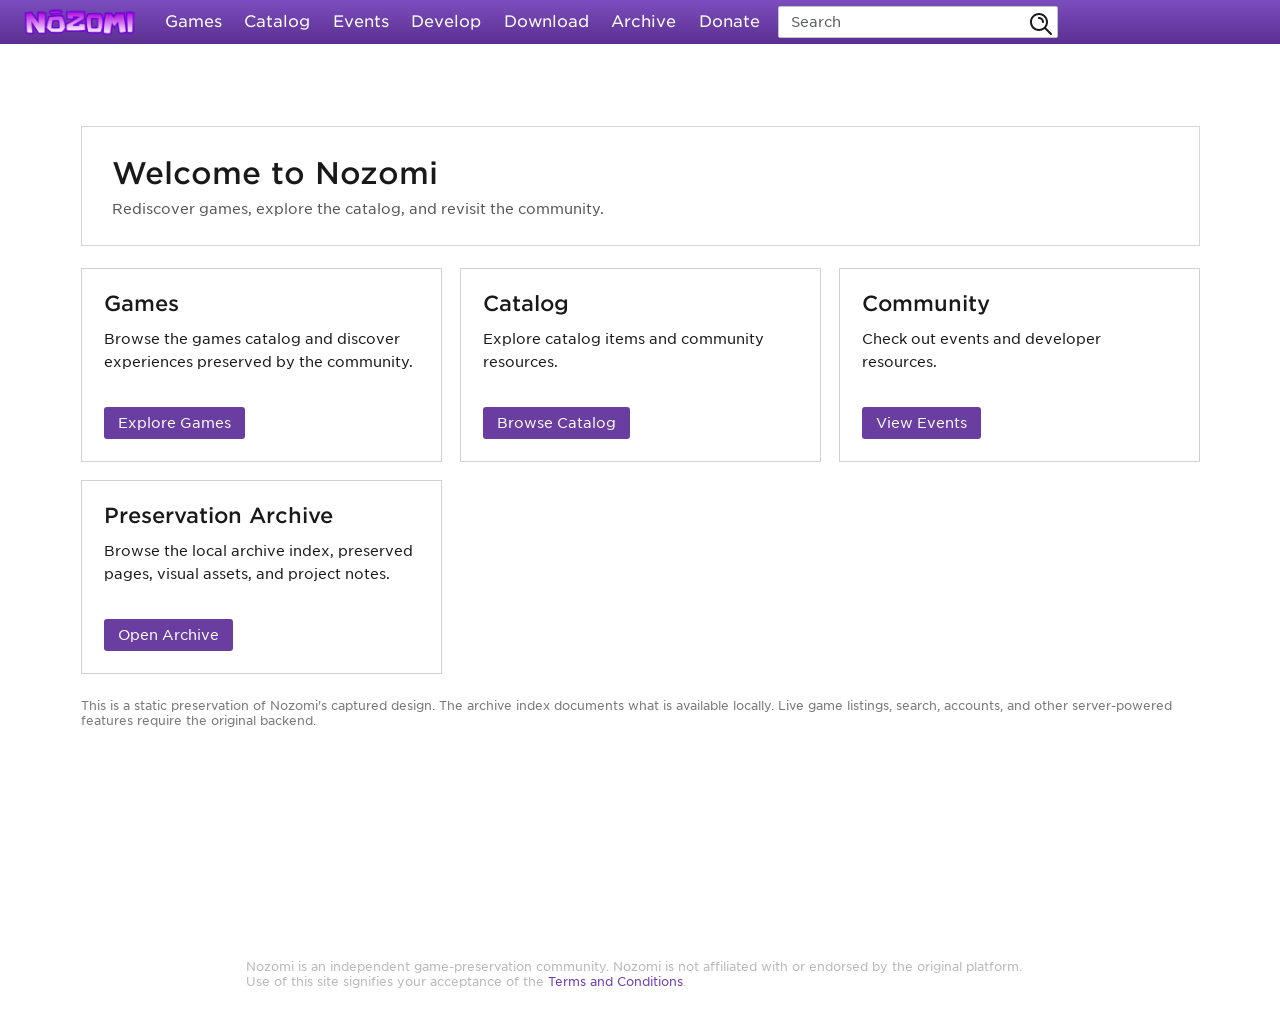
==== commit 23b64516: "Test" ====
--- a/index.html
+++ b/index.html
@@ -475,4 +475,4 @@
     color: #191919;
     background: #fff;
     border: 0;
-  }</style><link rel="stylesheet" href="./styles/halloween-polish-20261003.css"><script defer="" src="./halloween/page-motion_v%3D20261003.js"></script><style>.nozomi-home-content{min-height:70vh;padding-top:48px!important;color:#191919}.nozomi-welcome{background:#fff;border:1px solid #d5d5d5;padding:28px 30px;margin-bottom:22px}.nozomi-welcome h1{font-size:30px;font-weight:500;margin:0 0 10px}.nozomi-welcome p{margin:0;color:#555}.nozomi-columns{display:grid;grid-template-columns:repeat(3,minmax(0,1fr));gap:18px}.nozomi-panel{background:#fff;border:1px solid #d2d2d2;padding:22px;min-height:190px}.nozomi-panel h2{font-size:21px;font-weight:500;margin:0 0 12px}.nozomi-panel p{font-size:14px;line-height:1.6;min-height:65px}.nozomi-button{display:inline-block;background:#6a3da0;color:#fff!important;padding:8px 14px;border-radius:3px;text-decoration:none;font-size:14px}.nozomi-button:hover{background:#553080;text-decoration:none}.nozomi-note{font-size:12px;color:#777;margin-top:24px}@media(max-width:767px){.nozomi-columns{grid-template-columns:1fr}.nozomi-welcome{padding:20px}.nozomi-welcome h1{font-size:25px}}</style></head><body><link rel="preload" as="image" href="./img/nozomi-wordmark_v%3D20260913.png"><div id="__next"><div><div class="wrapper-0-2-8 navbar-wrapper-main"><nav class="navbar fixed-top navbar-expand-lg navbar-0-2-1"><div class="navContainer-0-2-2 container"><div class="row-0-2-5"><div class="leftContainer-0-2-3"><div class="col-0-2-12"><div class="openSideNavMobile-0-2-13 icon-menu"></div><a class="wordmark-0-2-10" href="./home" aria-label="Nozomi home"><img class="wordmarkImage-0-2-11" src="./img/nozomi-wordmark_v%3D20260913.png" alt="Nozomi"></a></div></div><div class="navigation-0-2-4"><div class="col-0-2-17"><div class="container-0-2-14"><div class="linksRow-0-2-18"><div class="navItem-0-2-16"><a class="linkEntry-0-2-15 nav-link active pt-0" href="./games">Games</a></div><div class="navItem-0-2-16"><a class="linkEntry-0-2-15 nav-link active pt-0" href="./catalog">Catalog</a></div><div class="navItem-0-2-16"><a class="linkEntry-0-2-15 nav-link active pt-0" href="./events">Events</a></div><div class="navItem-0-2-16"><a class="linkEntry-0-2-15 nav-link active pt-0" href="./develop">Develop</a></div><div class="navItem-0-2-16"><a class="linkEntry-0-2-15 nav-link active pt-0" href="./download">Download</a></div><div class="navItem-0-2-16"><a class="linkEntry-0-2-15 nav-link active pt-0" href="./donate">Donate</a></div></div></div></div></div><div class="center-0-2-6"><div class="col-0-2-19"><div style="width:100%"><div class="wrapper-0-2-20" data-nozomi-search="true"><input class="form-control searchInput-0-2-21" placeholder="Search" value=""><span class="icon-0-2-22 icon-nav-search"></span></div></div></div></div><div class="right-0-2-7"></div></div></div></nav></div><div class="main-0-2-26"><div id="theme-2016-enabled"></div><main class="container py-5 nozomi-home-content"><section class="nozomi-welcome"><h1>Welcome to Nozomi</h1><p>Rediscover games, explore the catalog, and revisit the community.</p></section><div class="nozomi-columns"><section class="nozomi-panel"><h2>Games</h2><p>Browse the games catalog and discover experiences preserved by the community.</p><a class="nozomi-button" href="./games">Explore Games</a></section><section class="nozomi-panel"><h2>Catalog</h2><p>Explore catalog items and community resources.</p><a class="nozomi-button" href="./catalog">Browse Catalog</a></section><section class="nozomi-panel"><h2>Community</h2><p>Check out events and developer resources.</p><a class="nozomi-button" href="./events">View Events</a></section></div><p class="nozomi-note">This is a static preservation of Nozomi's captured design. Live game listings, search, accounts, and other server-powered features are unavailable without the original backend.</p></main></div><footer class="footer-0-2-48"><div class="container mt-4 mb-0 footerContainer-0-2-49"><div class="row"><div class="col-12 col-lg-10 offset-lg-1"><p class="text-0-2-46">Nozomi is an independent game-preservation community. Nozomi is not affiliated with or endorsed by the original platform. Use of this site signifies your acceptance of the <a href="./terms-and-conditions">Terms and Conditions</a>.</p></div></div></div></footer></div></div><script id="__NEXT_DATA__" type="application/json">{"props":{"pageProps":{"title":"Home - Nozomi"},"__N_SSG":true},"page":"/home","query":{},"buildId":"7BtcrKS9LFFbpsOdpw-mp","isFallback":false,"gsp":true,"scriptLoader":[]}</script></body></html>+  }</style><link rel="stylesheet" href="./styles/halloween-polish-20261003.css"><link rel="stylesheet" href="./styles/site-notice.css"><script defer="" src="./halloween/page-motion_v%3D20261003.js"></script><style>.nozomi-home-content{min-height:70vh;padding-top:48px!important;color:#191919}.nozomi-welcome{background:#fff;border:1px solid #d5d5d5;padding:28px 30px;margin-bottom:22px}.nozomi-welcome h1{font-size:30px;font-weight:500;margin:0 0 10px}.nozomi-welcome p{margin:0;color:#555}.nozomi-columns{display:grid;grid-template-columns:repeat(3,minmax(0,1fr));gap:18px}.nozomi-panel{background:#fff;border:1px solid #d2d2d2;padding:22px;min-height:190px}.nozomi-panel h2{font-size:21px;font-weight:500;margin:0 0 12px}.nozomi-panel p{font-size:14px;line-height:1.6;min-height:65px}.nozomi-button{display:inline-block;background:#6a3da0;color:#fff!important;padding:8px 14px;border-radius:3px;text-decoration:none;font-size:14px}.nozomi-button:hover{background:#553080;text-decoration:none}.nozomi-note{font-size:12px;color:#777;margin-top:24px}@media(max-width:767px){.nozomi-columns{grid-template-columns:1fr}.nozomi-welcome{padding:20px}.nozomi-welcome h1{font-size:25px}}</style></head><body><a class="archive-notice" href="./archive.html"><strong>Preservation archive</strong><span>Explore the locally preserved pages and learn what works offline.</span><span class="notice-arrow" aria-hidden="true">→</span></a><link rel="preload" as="image" href="./img/nozomi-wordmark_v%3D20260913.png"><div id="__next"><div><div class="wrapper-0-2-8 navbar-wrapper-main"><nav class="navbar fixed-top navbar-expand-lg navbar-0-2-1"><div class="navContainer-0-2-2 container"><div class="row-0-2-5"><div class="leftContainer-0-2-3"><div class="col-0-2-12"><div class="openSideNavMobile-0-2-13 icon-menu"></div><a class="wordmark-0-2-10" href="./index.html" aria-label="Nozomi home"><img class="wordmarkImage-0-2-11" src="./img/nozomi-wordmark_v%3D20260913.png" alt="Nozomi"></a></div></div><div class="navigation-0-2-4"><div class="col-0-2-17"><div class="container-0-2-14"><div class="linksRow-0-2-18"><div class="navItem-0-2-16"><a class="linkEntry-0-2-15 nav-link active pt-0" href="./games">Games</a></div><div class="navItem-0-2-16"><a class="linkEntry-0-2-15 nav-link active pt-0" href="./catalog">Catalog</a></div><div class="navItem-0-2-16"><a class="linkEntry-0-2-15 nav-link active pt-0" href="./events">Events</a></div><div class="navItem-0-2-16"><a class="linkEntry-0-2-15 nav-link active pt-0" href="./develop">Develop</a></div><div class="navItem-0-2-16"><a class="linkEntry-0-2-15 nav-link active pt-0" href="./download">Download</a></div><div class="navItem-0-2-16"><a class="linkEntry-0-2-15 nav-link active pt-0" href="./archive.html">Archive</a></div><div class="navItem-0-2-16"><a class="linkEntry-0-2-15 nav-link active pt-0" href="./donate">Donate</a></div></div></div></div></div><div class="center-0-2-6"><div class="col-0-2-19"><div style="width:100%"><div class="wrapper-0-2-20" data-nozomi-search="true"><input class="form-control searchInput-0-2-21" placeholder="Search" value=""><span class="icon-0-2-22 icon-nav-search"></span></div></div></div></div><div class="right-0-2-7"></div></div></div></nav></div><div class="main-0-2-26"><div id="theme-2016-enabled"></div><main class="container py-5 nozomi-home-content"><section class="nozomi-welcome"><h1>Welcome to Nozomi</h1><p>Rediscover games, explore the catalog, and revisit the community.</p></section><div class="nozomi-columns"><section class="nozomi-panel"><h2>Games</h2><p>Browse the games catalog and discover experiences preserved by the community.</p><a class="nozomi-button" href="./games">Explore Games</a></section><section class="nozomi-panel"><h2>Catalog</h2><p>Explore catalog items and community resources.</p><a class="nozomi-button" href="./catalog">Browse Catalog</a></section><section class="nozomi-panel"><h2>Community</h2><p>Check out events and developer resources.</p><a class="nozomi-button" href="./events">View Events</a></section><section class="nozomi-panel"><h2>Preservation Archive</h2><p>Browse the local archive index, preserved pages, visual assets, and project notes.</p><a class="nozomi-button" href="./archive.html">Open Archive</a></section></div><p class="nozomi-note">This is a static preservation of Nozomi's captured design. The archive index documents what is available locally. Live game listings, search, accounts, and other server-powered features require the original backend.</p></main></div><footer class="footer-0-2-48"><div class="container mt-4 mb-0 footerContainer-0-2-49"><div class="row"><div class="col-12 col-lg-10 offset-lg-1"><p class="text-0-2-46">Nozomi is an independent game-preservation community. Nozomi is not affiliated with or endorsed by the original platform. Use of this site signifies your acceptance of the <a href="./terms-and-conditions">Terms and Conditions</a>.</p></div></div></div></footer></div></div><script id="__NEXT_DATA__" type="application/json">{"props":{"pageProps":{"title":"Home - Nozomi"},"__N_SSG":true},"page":"/home","query":{},"buildId":"7BtcrKS9LFFbpsOdpw-mp","isFallback":false,"gsp":true,"scriptLoader":[]}</script></body></html>
--- a/styles/site-notice.css
+++ b/styles/site-notice.css
@@ -0,0 +1,4 @@
+.archive-notice{position:relative;z-index:20;display:flex;align-items:center;justify-content:center;gap:12px;flex-wrap:wrap;padding:10px 18px;background:#f2b600;border-bottom:1px solid #d59f00;color:#fff;text-align:center;text-decoration:none;font-family:Gotham,Arial,sans-serif;font-size:13px;line-height:1.4}
+.archive-notice strong{font-weight:700}.archive-notice span{opacity:.96}.archive-notice .notice-arrow{font-size:18px;transition:transform .15s}.archive-notice:hover .notice-arrow{transform:translateX(3px)}.archive-notice:hover{text-decoration:none;background:#e9ad00}
+@media(max-width:575px){.archive-notice{gap:5px 9px;font-size:12px}.archive-notice span:nth-child(2){flex-basis:100%}}
+@media(prefers-reduced-motion:reduce){.archive-notice .notice-arrow{transition:none}}
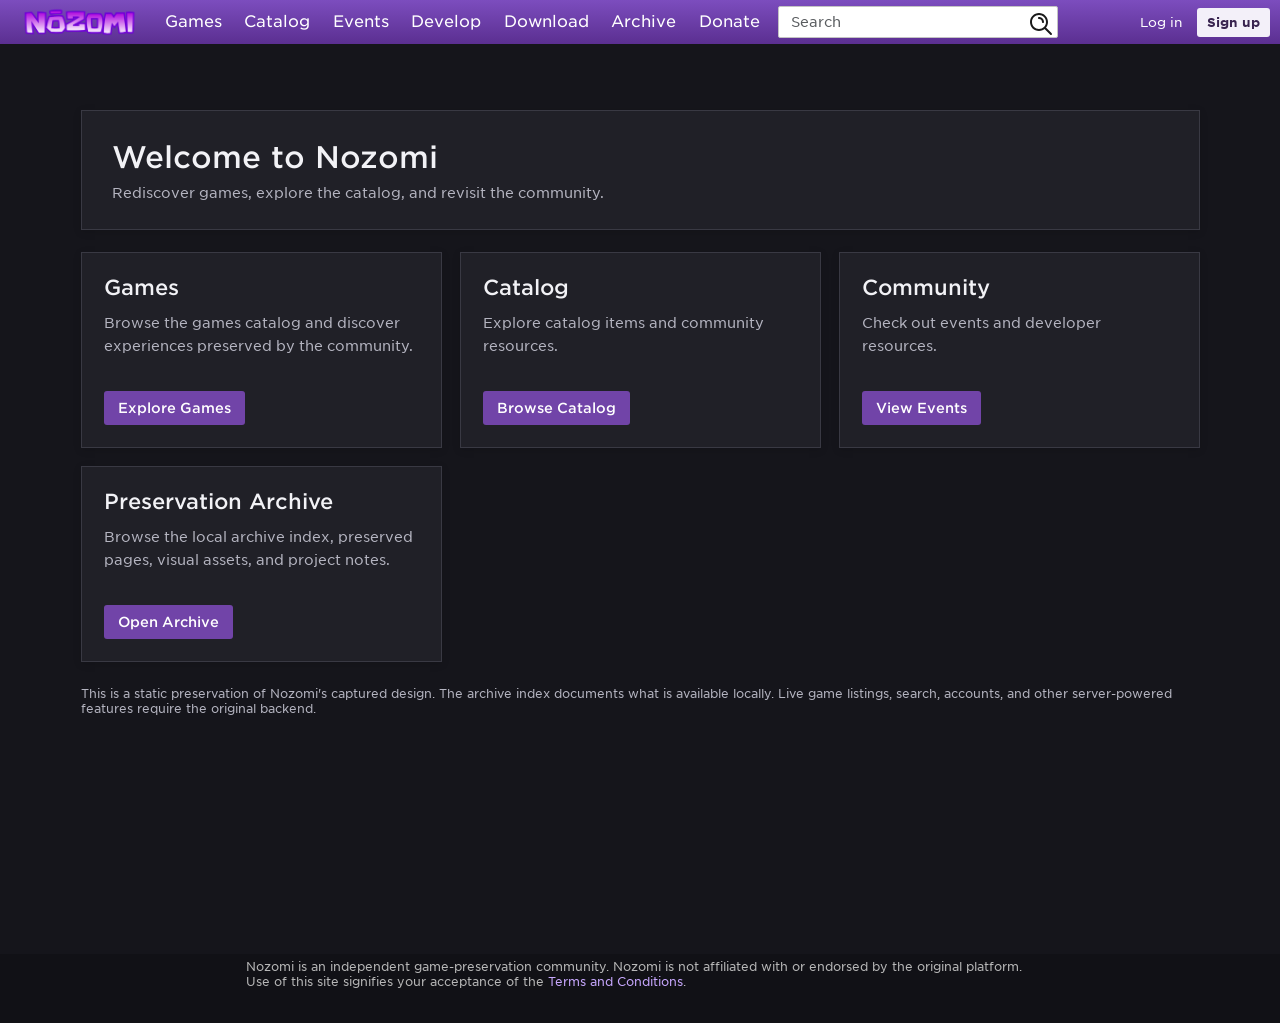
==== commit e0e88f77: "update" ====
--- a/index.html
+++ b/index.html
@@ -475,4 +475,4 @@
     color: #191919;
     background: #fff;
     border: 0;
-  }</style><link rel="stylesheet" href="./styles/halloween-polish-20261003.css"><link rel="stylesheet" href="./styles/site-notice.css"><script defer="" src="./halloween/page-motion_v%3D20261003.js"></script><style>.nozomi-home-content{min-height:70vh;padding-top:48px!important;color:#191919}.nozomi-welcome{background:#fff;border:1px solid #d5d5d5;padding:28px 30px;margin-bottom:22px}.nozomi-welcome h1{font-size:30px;font-weight:500;margin:0 0 10px}.nozomi-welcome p{margin:0;color:#555}.nozomi-columns{display:grid;grid-template-columns:repeat(3,minmax(0,1fr));gap:18px}.nozomi-panel{background:#fff;border:1px solid #d2d2d2;padding:22px;min-height:190px}.nozomi-panel h2{font-size:21px;font-weight:500;margin:0 0 12px}.nozomi-panel p{font-size:14px;line-height:1.6;min-height:65px}.nozomi-button{display:inline-block;background:#6a3da0;color:#fff!important;padding:8px 14px;border-radius:3px;text-decoration:none;font-size:14px}.nozomi-button:hover{background:#553080;text-decoration:none}.nozomi-note{font-size:12px;color:#777;margin-top:24px}@media(max-width:767px){.nozomi-columns{grid-template-columns:1fr}.nozomi-welcome{padding:20px}.nozomi-welcome h1{font-size:25px}}</style></head><body><a class="archive-notice" href="./archive.html"><strong>Preservation archive</strong><span>Explore the locally preserved pages and learn what works offline.</span><span class="notice-arrow" aria-hidden="true">→</span></a><link rel="preload" as="image" href="./img/nozomi-wordmark_v%3D20260913.png"><div id="__next"><div><div class="wrapper-0-2-8 navbar-wrapper-main"><nav class="navbar fixed-top navbar-expand-lg navbar-0-2-1"><div class="navContainer-0-2-2 container"><div class="row-0-2-5"><div class="leftContainer-0-2-3"><div class="col-0-2-12"><div class="openSideNavMobile-0-2-13 icon-menu"></div><a class="wordmark-0-2-10" href="./index.html" aria-label="Nozomi home"><img class="wordmarkImage-0-2-11" src="./img/nozomi-wordmark_v%3D20260913.png" alt="Nozomi"></a></div></div><div class="navigation-0-2-4"><div class="col-0-2-17"><div class="container-0-2-14"><div class="linksRow-0-2-18"><div class="navItem-0-2-16"><a class="linkEntry-0-2-15 nav-link active pt-0" href="./games">Games</a></div><div class="navItem-0-2-16"><a class="linkEntry-0-2-15 nav-link active pt-0" href="./catalog">Catalog</a></div><div class="navItem-0-2-16"><a class="linkEntry-0-2-15 nav-link active pt-0" href="./events">Events</a></div><div class="navItem-0-2-16"><a class="linkEntry-0-2-15 nav-link active pt-0" href="./develop">Develop</a></div><div class="navItem-0-2-16"><a class="linkEntry-0-2-15 nav-link active pt-0" href="./download">Download</a></div><div class="navItem-0-2-16"><a class="linkEntry-0-2-15 nav-link active pt-0" href="./archive.html">Archive</a></div><div class="navItem-0-2-16"><a class="linkEntry-0-2-15 nav-link active pt-0" href="./donate">Donate</a></div></div></div></div></div><div class="center-0-2-6"><div class="col-0-2-19"><div style="width:100%"><div class="wrapper-0-2-20" data-nozomi-search="true"><input class="form-control searchInput-0-2-21" placeholder="Search" value=""><span class="icon-0-2-22 icon-nav-search"></span></div></div></div></div><div class="right-0-2-7"></div></div></div></nav></div><div class="main-0-2-26"><div id="theme-2016-enabled"></div><main class="container py-5 nozomi-home-content"><section class="nozomi-welcome"><h1>Welcome to Nozomi</h1><p>Rediscover games, explore the catalog, and revisit the community.</p></section><div class="nozomi-columns"><section class="nozomi-panel"><h2>Games</h2><p>Browse the games catalog and discover experiences preserved by the community.</p><a class="nozomi-button" href="./games">Explore Games</a></section><section class="nozomi-panel"><h2>Catalog</h2><p>Explore catalog items and community resources.</p><a class="nozomi-button" href="./catalog">Browse Catalog</a></section><section class="nozomi-panel"><h2>Community</h2><p>Check out events and developer resources.</p><a class="nozomi-button" href="./events">View Events</a></section><section class="nozomi-panel"><h2>Preservation Archive</h2><p>Browse the local archive index, preserved pages, visual assets, and project notes.</p><a class="nozomi-button" href="./archive.html">Open Archive</a></section></div><p class="nozomi-note">This is a static preservation of Nozomi's captured design. The archive index documents what is available locally. Live game listings, search, accounts, and other server-powered features require the original backend.</p></main></div><footer class="footer-0-2-48"><div class="container mt-4 mb-0 footerContainer-0-2-49"><div class="row"><div class="col-12 col-lg-10 offset-lg-1"><p class="text-0-2-46">Nozomi is an independent game-preservation community. Nozomi is not affiliated with or endorsed by the original platform. Use of this site signifies your acceptance of the <a href="./terms-and-conditions">Terms and Conditions</a>.</p></div></div></div></footer></div></div><script id="__NEXT_DATA__" type="application/json">{"props":{"pageProps":{"title":"Home - Nozomi"},"__N_SSG":true},"page":"/home","query":{},"buildId":"7BtcrKS9LFFbpsOdpw-mp","isFallback":false,"gsp":true,"scriptLoader":[]}</script></body></html>+  }</style><link rel="stylesheet" href="./styles/halloween-polish-20261003.css"><link rel="stylesheet" href="./styles/site-notice.css"><script defer="" src="./halloween/page-motion_v%3D20261003.js"></script><style>.nozomi-home-content{min-height:70vh;padding-top:48px!important;color:#191919}.nozomi-welcome{background:#fff;border:1px solid #d5d5d5;padding:28px 30px;margin-bottom:22px}.nozomi-welcome h1{font-size:30px;font-weight:500;margin:0 0 10px}.nozomi-welcome p{margin:0;color:#555}.nozomi-columns{display:grid;grid-template-columns:repeat(3,minmax(0,1fr));gap:18px}.nozomi-panel{background:#fff;border:1px solid #d2d2d2;padding:22px;min-height:190px}.nozomi-panel h2{font-size:21px;font-weight:500;margin:0 0 12px}.nozomi-panel p{font-size:14px;line-height:1.6;min-height:65px}.nozomi-button{display:inline-block;background:#6a3da0;color:#fff!important;padding:8px 14px;border-radius:3px;text-decoration:none;font-size:14px}.nozomi-button:hover{background:#553080;text-decoration:none}.nozomi-note{font-size:12px;color:#777;margin-top:24px}@media(max-width:767px){.nozomi-columns{grid-template-columns:1fr}.nozomi-welcome{padding:20px}.nozomi-welcome h1{font-size:25px}}</style><link rel="stylesheet" href="./styles/shared-site.css"></head><body><a class="archive-notice" href="./archive.html"><strong>Preservation archive</strong><span>Explore the locally preserved pages and learn what works offline.</span><span class="notice-arrow" aria-hidden="true">→</span></a><link rel="preload" as="image" href="./img/nozomi-wordmark_v%3D20260913.png"><div id="__next"><div><div class="wrapper-0-2-8 navbar-wrapper-main"><nav class="navbar fixed-top navbar-expand-lg navbar-0-2-1"><div class="navContainer-0-2-2 container"><div class="row-0-2-5"><div class="leftContainer-0-2-3"><div class="col-0-2-12"><div class="openSideNavMobile-0-2-13 icon-menu"></div><a class="wordmark-0-2-10" href="./index.html" aria-label="Nozomi home"><img class="wordmarkImage-0-2-11" src="./img/nozomi-wordmark_v%3D20260913.png" alt="Nozomi"></a></div></div><div class="navigation-0-2-4"><div class="col-0-2-17"><div class="container-0-2-14"><div class="linksRow-0-2-18"><div class="navItem-0-2-16"><a class="linkEntry-0-2-15 nav-link active pt-0" href="./games">Games</a></div><div class="navItem-0-2-16"><a class="linkEntry-0-2-15 nav-link active pt-0" href="./catalog">Catalog</a></div><div class="navItem-0-2-16"><a class="linkEntry-0-2-15 nav-link active pt-0" href="./events">Events</a></div><div class="navItem-0-2-16"><a class="linkEntry-0-2-15 nav-link active pt-0" href="./develop">Develop</a></div><div class="navItem-0-2-16"><a class="linkEntry-0-2-15 nav-link active pt-0" href="./download">Download</a></div><div class="navItem-0-2-16"><a class="linkEntry-0-2-15 nav-link active pt-0" href="./archive.html">Archive</a></div><div class="navItem-0-2-16"><a class="linkEntry-0-2-15 nav-link active pt-0" href="./donate">Donate</a></div></div></div></div></div><div class="center-0-2-6"><div class="col-0-2-19"><div style="width:100%"><div class="wrapper-0-2-20" data-nozomi-search="true"><input class="form-control searchInput-0-2-21" placeholder="Search" value=""><span class="icon-0-2-22 icon-nav-search"></span></div></div></div></div><div class="right-0-2-7 home-account-links"><a href="./login/">Log in</a><a href="./signup/">Sign up</a></div></div></div></nav></div><div class="main-0-2-26"><div id="theme-2016-enabled"></div><main class="container py-5 nozomi-home-content"><section class="nozomi-welcome"><h1>Welcome to Nozomi</h1><p>Rediscover games, explore the catalog, and revisit the community.</p></section><div class="nozomi-columns"><section class="nozomi-panel"><h2>Games</h2><p>Browse the games catalog and discover experiences preserved by the community.</p><a class="nozomi-button" href="./games">Explore Games</a></section><section class="nozomi-panel"><h2>Catalog</h2><p>Explore catalog items and community resources.</p><a class="nozomi-button" href="./catalog">Browse Catalog</a></section><section class="nozomi-panel"><h2>Community</h2><p>Check out events and developer resources.</p><a class="nozomi-button" href="./events">View Events</a></section><section class="nozomi-panel"><h2>Preservation Archive</h2><p>Browse the local archive index, preserved pages, visual assets, and project notes.</p><a class="nozomi-button" href="./archive.html">Open Archive</a></section></div><p class="nozomi-note">This is a static preservation of Nozomi's captured design. The archive index documents what is available locally. Live game listings, search, accounts, and other server-powered features require the original backend.</p></main></div><footer class="footer-0-2-48"><div class="container mt-4 mb-0 footerContainer-0-2-49"><div class="row"><div class="col-12 col-lg-10 offset-lg-1"><p class="text-0-2-46">Nozomi is an independent game-preservation community. Nozomi is not affiliated with or endorsed by the original platform. Use of this site signifies your acceptance of the <a href="./terms-and-conditions">Terms and Conditions</a>.</p></div></div></div></footer></div></div><script id="__NEXT_DATA__" type="application/json">{"props":{"pageProps":{"title":"Home - Nozomi"},"__N_SSG":true},"page":"/home","query":{},"buildId":"7BtcrKS9LFFbpsOdpw-mp","isFallback":false,"gsp":true,"scriptLoader":[]}</script><script src="./js/site.js" defer></script></body></html>
--- a/styles/shared-site.css
+++ b/styles/shared-site.css
@@ -0,0 +1,73 @@
+/* Shared Nozomi theme: dark by default, with the same navigation and buttons on every page. */
+:root{color-scheme:dark;--nozomi-bg:#15151b;--nozomi-panel:#202027;--nozomi-panel-2:#262630;--nozomi-border:#393943;--nozomi-text:#f2f2f6;--nozomi-muted:#b4b4c0;--nozomi-purple:#7144a8;--nozomi-purple-hover:#8658bf;--nozomi-link:#c8a8ff}
+html,body{background:var(--nozomi-bg)!important;color:var(--nozomi-text)!important}
+body{font-family:Gotham,'Source Sans Pro',Arial,sans-serif;min-height:100vh}
+a{color:var(--nozomi-link)}
+/* Shared header used by all the standalone pages. */
+.site-header{position:sticky;top:0;z-index:50;background:linear-gradient(180deg,#7042a9 0%,#4e2b79 100%);box-shadow:0 2px 8px #0005;color:#fff}
+.site-header-inner{max-width:1440px;min-height:58px;margin:0 auto;padding:6px 20px;display:flex;align-items:center;gap:18px}
+.site-brand{display:flex;align-items:center;flex:0 0 auto}
+.site-brand img{display:block;width:122px;height:36px;object-fit:contain}
+.site-nav{display:flex;align-items:center;gap:3px;min-width:0;flex:0 1 auto}
+.site-nav a,.site-account a{display:inline-flex;align-items:center;justify-content:center;white-space:nowrap;color:#fff;text-decoration:none;font-size:14px;padding:7px 9px;border-radius:4px}
+.site-nav a:hover,.site-nav a.active,.site-account a:hover{background:#ffffff1c;color:#fff}
+.site-search{display:flex;align-items:center;min-width:120px;max-width:280px;flex:1;margin-left:auto;height:32px;border:1px solid #ffffff70;border-radius:3px;background:#fff;color:#222}
+.site-search input{width:100%;min-width:0;height:30px;border:0;outline:0;background:transparent;color:#222;padding:4px 9px;font:14px Arial,sans-serif}
+.site-search button{height:30px;width:34px;border:0;background:transparent;color:#555;font-size:19px;cursor:pointer}
+.site-account{display:flex;align-items:center;gap:4px;flex:0 0 auto}
+.site-account a.signup-link{background:#f3f0f9;color:#38234f;font-weight:700;padding:8px 12px}
+.site-account a.signup-link:hover{background:#fff;color:#38234f}
+.site-menu{display:none;border:1px solid #ffffff50;border-radius:4px;background:#ffffff12;color:#fff;padding:7px 10px;font-size:20px}
+/* Darken legacy homepage panels without changing its layout. */
+.nozomi-home-content{color:var(--nozomi-text)!important;padding-top:32px!important}
+.nozomi-welcome,.nozomi-panel,.content-card,.entry,.empty-state,.empty{background:var(--nozomi-panel)!important;color:var(--nozomi-text)!important;border-color:var(--nozomi-border)!important;box-shadow:0 2px 8px #0002}
+.nozomi-welcome h1,.nozomi-panel h2,.empty-state strong,.section-heading h2{color:var(--nozomi-text)!important}
+.nozomi-welcome p,.nozomi-panel p,.nozomi-note,.section-copy,.lead,.entry-copy p,.result-count,.muted{color:var(--nozomi-muted)!important}
+.nozomi-button,.primary-button,.entry-link,.site-button{display:inline-flex;align-items:center;justify-content:center;background:var(--nozomi-purple)!important;color:#fff!important;border:0;border-radius:3px;padding:9px 14px;text-decoration:none;font-weight:600;cursor:pointer;transition:background .15s ease}
+.nozomi-button:hover,.primary-button:hover,.entry-link:hover,.site-button:hover{background:var(--nozomi-purple-hover)!important;color:#fff!important;text-decoration:none}
+.archive-notice{background:#33264a!important;border-color:#62458a!important;color:#eee!important}
+.archive-notice span{color:#d0c4e2!important}
+.footer-0-2-48,.site-footer,.page>footer{background:#111116!important;color:#9999a8!important;border-color:#33333c!important}
+.site-footer a,.page>footer a,.footer-0-2-48 a{color:#c8a8ff!important}
+/* Archive and information pages */
+.topbar{background:linear-gradient(180deg,#7042a9 0%,#4e2b79 100%)!important;color:#fff!important;box-shadow:0 2px 8px #0005!important}
+.topbar nav a{color:#fff!important}
+.page{max-width:1200px;padding-top:32px}
+.eyebrow{color:#c5a5f4!important}
+.notice{background:#30263e!important;border-color:#59466e!important;color:#ddd3ed!important;border-radius:3px}
+.notice strong,.notice span{color:#ddd3ed!important}
+.entry-icon{background:#3a2a4c!important;color:#d4b9ff!important}
+.entry-link{padding:8px 12px!important}
+.section-heading{border-color:var(--nozomi-border)!important}
+/* Sign up / log in forms share the site panels and button style. */
+.account-page{max-width:1200px;margin:0 auto;padding:44px 22px 56px;min-height:calc(100vh - 130px)}
+.account-layout{display:grid;grid-template-columns:minmax(0,1fr) minmax(320px,460px);gap:clamp(28px,6vw,90px);align-items:center;max-width:1000px;margin:0 auto}
+.account-intro h1{font-size:clamp(36px,5vw,58px);line-height:1.08;letter-spacing:-.04em;margin:12px 0;color:#fff}
+.account-intro p{max-width:420px;color:var(--nozomi-muted);line-height:1.75}
+.account-card{background:var(--nozomi-panel);border:1px solid var(--nozomi-border);padding:30px;border-radius:4px;box-shadow:0 8px 30px #0003}
+.account-card h2{font-size:24px;margin:0 0 8px;color:#fff}
+.account-card>p{color:var(--nozomi-muted);font-size:13px;line-height:1.7;margin:0 0 22px}
+.account-form{display:grid;gap:14px}
+.account-form label{display:grid;gap:6px;color:#dedee7;font-size:13px;font-weight:600}
+.account-form input{width:100%;height:43px;padding:10px 12px;background:#15151b;border:1px solid #444450;border-radius:3px;color:#fff;font:14px Gotham,Arial,sans-serif}
+.account-form input:focus{outline:2px solid #a982df;outline-offset:1px;border-color:#a982df}
+.account-form .site-button{width:100%;min-height:43px;margin-top:3px;font:600 14px Gotham,Arial,sans-serif}
+.account-switch{margin-top:18px!important;margin-bottom:0!important;font-size:13px!important}
+.account-switch a{color:#d0b3ff;font-weight:600}
+.account-status{margin-top:16px;padding:12px 13px;border:1px solid #5b4b6e;background:#30263e;color:#e0d5ef;border-radius:3px;font-size:12px;line-height:1.65}
+.site-footer{padding:20px max(20px,calc((100% - 1160px)/2));font-size:12px;line-height:1.7;border-top:1px solid #33333c}
+.site-footer-inner{display:flex;justify-content:space-between;align-items:center;gap:18px;flex-wrap:wrap}
+.site-footer nav{display:flex;gap:14px;flex-wrap:wrap}
+.site-footer nav a{color:#c8a8ff;text-decoration:none}
+@media(max-width:1100px){.site-header-inner{gap:10px;padding:6px 12px}.site-nav a{font-size:13px;padding:7px 6px}.site-search{max-width:190px}}
+@media(max-width:850px){.site-header-inner{flex-wrap:wrap;gap:8px}.site-menu{display:block}.site-nav{display:none;order:5;width:100%;flex:1 0 100%;overflow-x:auto;padding:2px 0 5px}.site-nav.open{display:flex}.site-search{margin-left:auto;max-width:220px}.site-account{margin-left:auto}.account-layout{grid-template-columns:1fr;gap:25px}.account-intro{text-align:center}.account-intro p{margin-left:auto;margin-right:auto}.account-page{padding-top:30px}}
+@media(max-width:520px){.site-header-inner{padding:7px 10px}.site-brand img{width:105px}.site-search{order:4;flex:1 1 100%;max-width:none}.site-account a{font-size:12px;padding:7px 8px}.account-card{padding:23px 20px}.account-intro h1{font-size:39px}.page{padding:26px 14px 22px}.site-footer-inner{align-items:flex-start;flex-direction:column}}
+@media(prefers-reduced-motion:reduce){*,*::before,*::after{transition:none!important}}
+/* Small account actions on the preserved homepage header. */
+.home-account-links{gap:5px!important;margin-left:4px}
+.home-account-links a{display:inline-flex;align-items:center;justify-content:center;padding:7px 10px;border-radius:3px;color:#fff;text-decoration:none;font-size:13px;white-space:nowrap}
+.home-account-links a:hover{background:#ffffff1c;color:#fff}
+.home-account-links a:last-child{background:#f3f0f9;color:#38234f;font-weight:700}
+.home-account-links a:last-child:hover{background:#fff;color:#38234f}
+.main-0-2-26{background:var(--nozomi-bg)!important}
+@media(max-width:767px){.home-account-links{margin-left:auto}.home-account-links a{padding:6px 8px;font-size:12px}}
